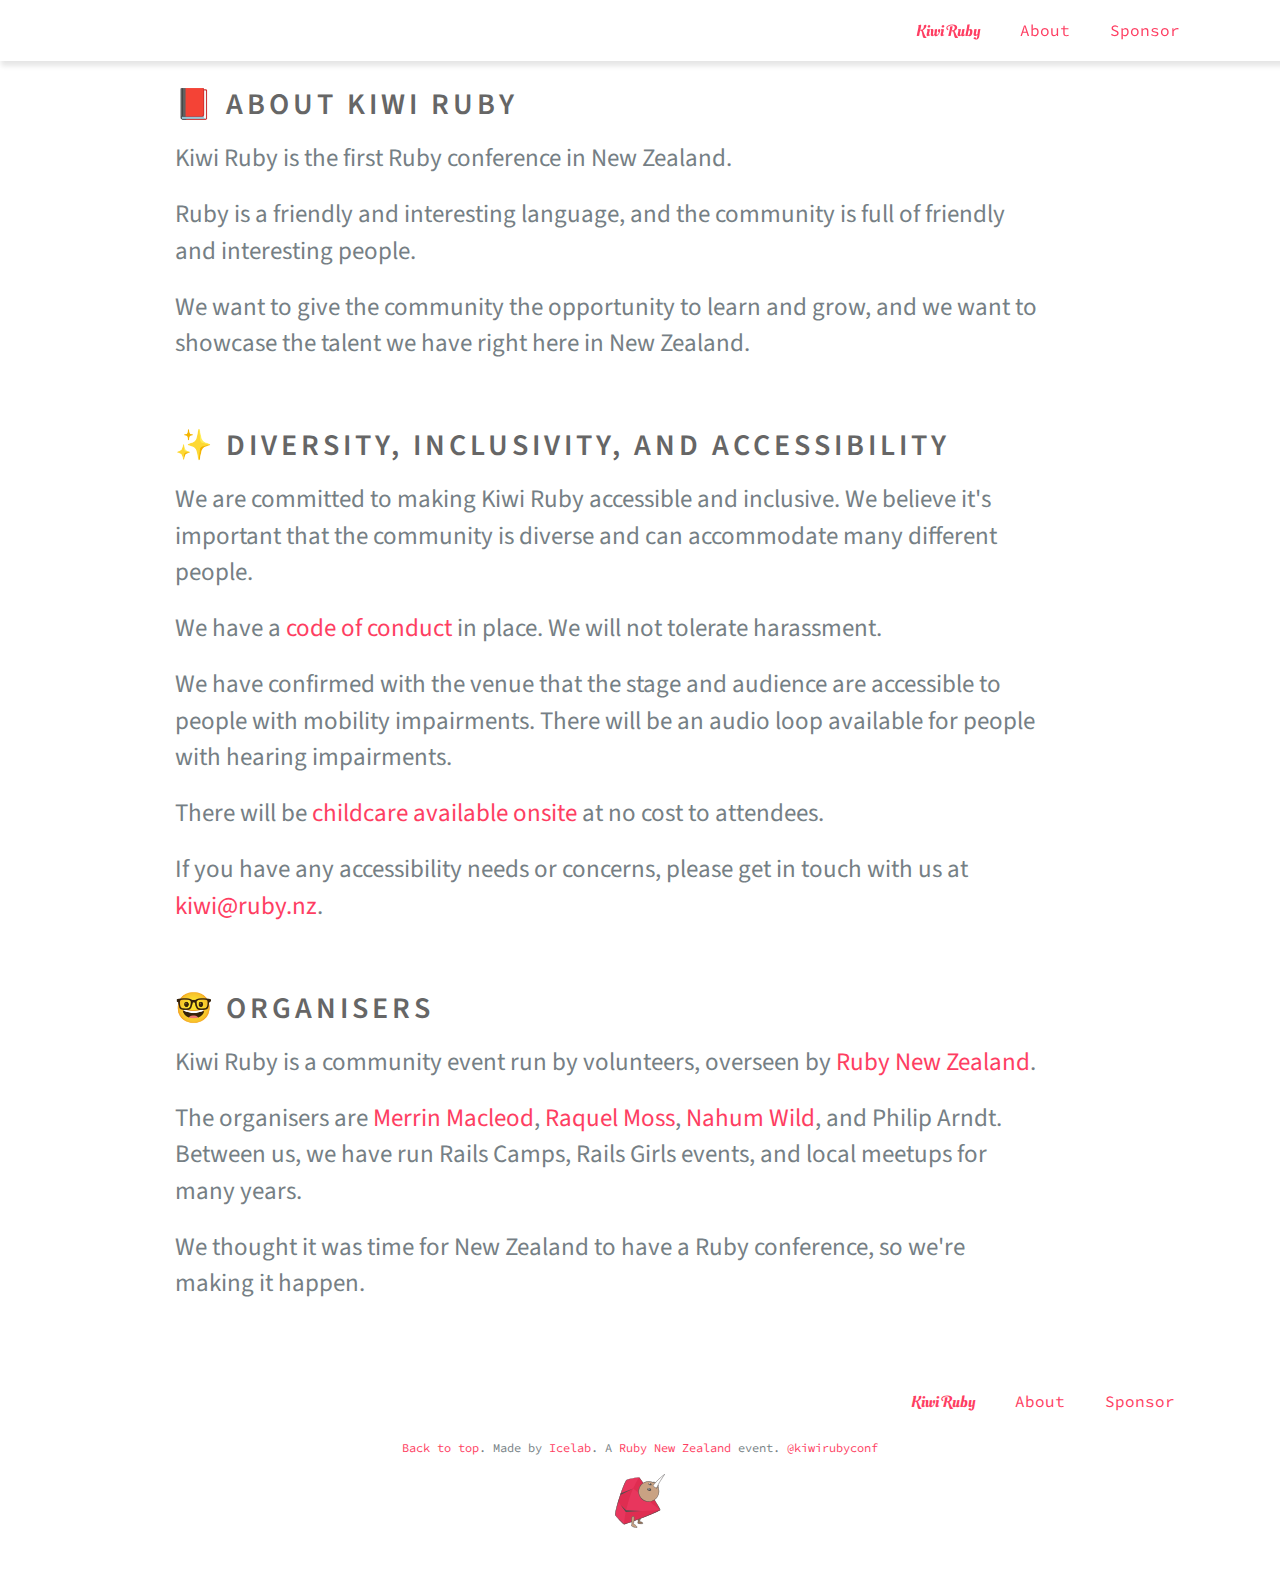
==== about/index.html @ 9479a186 "Automated commit at 2017-07-16 03:13:59 UTC by middleman-deploy 2.0.0-alpha" ====
<!DOCTYPE html><html lang="en-nz"><head><meta charset="utf-8" /><meta content="width=device-width, initial-scale=1.0" name="viewport"><meta content="desktop-up" media="(min-width: 1024px)" name="breakpoint" /><meta content="tablet" media="(min-width: 640px) and (max-width: 1023px)" name="breakpoint" /><meta content="phone" media="(max-width: 639px)" name="breakpoint" /><meta content="retina" media="(-webkit-min-device-pixel-ratio: 2), only screen and (   min--moz-device-pixel-ratio: 2), only screen and (-o-min-device-pixel-ratio: 2/1), only screen and (min-device-pixel-ratio: 2), only screen and (min-resolution: 192dpi), only screen and (min-resolution: 2dppx)" name="breakpoint" /></meta><script>/* metaquery */
!function(a,b){"use strict";var c={breakpoints:{},_isTicking:!1,_debounceLastTime:0,_namedEvents:{},_eventMatchCache:{},_globalEvents:[],onBreakpointChange:function(){var a=Array.prototype.slice.call(arguments),b=a.pop(),d=a.pop();"undefined"==typeof d?c._globalEvents.push(b):(c._namedEvents[d]=[]).push(b),k()}},d=function(c){/in/.test(b.readyState)?a.setTimeout(function(){d(c)},9):c()},e=function(a,b){var c=a.className.split(" "),d=c.indexOf(b);d>-1&&(c.splice(d,1),a.className=c.join(" "))},f=function(a,b){-1===a.className.indexOf(b)&&(a.className=""!==a.className?a.className+" "+b:b)},g=function(a,c){var d="breakpoint-"+c,g=b.documentElement;a?f(g,d):e(g,d)},h=function(a){c._globalEvents.forEach(function(b){"function"==typeof b&&b(a)})},i=function(){c._isTicking||j(k),c._isTicking=!0},j=function(b,d){if(!a.requestAnimationFrame){var e=(new Date).getTime(),f=Math.max(0,16-(e-c._debounceLastTime)),g=a.setTimeout(function(){b(e+f)},f);return c._debounceLastTime=e+f,g}a.requestAnimationFrame(b,d)},k=function(){c._isTicking=!1;var b=[];for(var d in c.breakpoints){var e=c.breakpoints[d],f=a.matchMedia(e).matches;if(c._namedEvents[d]&&c._eventMatchCache[d]!==f){c._eventMatchCache[d]=f;for(var i=0;i<c._namedEvents[d].length;i++){var j=c._namedEvents[d][i];"function"==typeof j&&j(f)}}f&&b.push(d),g(f,d)}0!==b.length&&h(b)},l=function(){for(var a=b.getElementsByTagName("meta"),d=0;d<a.length;d++)if("breakpoint"===a[d].name){var e=a[d].getAttribute("content"),f=a[d].getAttribute("media");c.breakpoints[e]=f}},m=function(){l(),k()},n=function(){l(),k(),a.addEventListener("resize",i)};"undefined"!=typeof module&&module.exports?module.exports=c:a.metaQuery=c,m(),d(n)}(window,document);</script><script>(function(i,s,o,g,r,a,m){i['GoogleAnalyticsObject']=r;i[r]=i[r]||function(){
(i[r].q=i[r].q||[]).push(arguments)},i[r].l=1*new Date();a=s.createElement(o),
m=s.getElementsByTagName(o)[0];a.async=1;a.src=g;m.parentNode.insertBefore(a,m)
})(window,document,'script','https://www.google-analytics.com/analytics.js','ga');

ga('create', 'UA-98197426-1', 'auto');
ga('send', 'pageview');</script><title>About — Kiwi Ruby</title><title>Kiwi Ruby</title><meta content="Kiwi Ruby is a new Ruby conference being held in Wellington, New Zealand in November 2017. It will be very good." name="description" property="og:description" /><meta content="http://kiwi.ruby.nz/images/opengraph-image.png" property="og:image" /><meta content="500" property="og:image:height" /><meta content="955" property="og:image:width" /><link href="/assets/public.css" rel="stylesheet" type="text/css" /><link href="./images/favicon.png" rel="icon" sizes="32x32" type="image/png" /><script async="" src="/assets/public.js"></script></head><body class="nav__room"><div class="nav nav--header"><ul class="nav__content"><li class="nav__item"><a class="swash" href="/">Kiwi&nbsp;Ruby</a></li><li class="nav__item"><a href="/about">About</a></li><li class="nav__item"><a href="/#sponsors">Sponsor</a></li></ul></div><div class="container"><div class="container__inner"><section class="h-lots-of-padding-top"><div class="body-inner-wrapper"><div class="body-inner-wrapper__section" id="about"><h2>📕 About Kiwi Ruby</h2><p>Kiwi Ruby is the first Ruby conference in New Zealand.</p><p>Ruby is a friendly and interesting language, and the community is full of friendly and interesting people.</p><p>We want to give the community the opportunity to learn and grow, and we want to showcase the talent we have right here in New Zealand.</p></div><div class="body-inner-wrapper__section" id="signup"><h2>✨ Diversity, inclusivity, and accessibility</h2><p>We are committed to making Kiwi Ruby accessible and inclusive. We believe it's important that the community is diverse and can accommodate many different people. </p><p>We have a <a href="http://ruby.nz/code-of-conduct">code of conduct</a> in place. We will not tolerate harassment.</p><p>We have confirmed with the venue that the stage and audience are accessible to people with mobility impairments. There will be an audio loop available for people with hearing impairments.</p><p>There will be <a href="/childcare">childcare available onsite</a> at no cost to attendees.</p><p>If you have any accessibility needs or concerns, please get in touch with us at <a href="mailto:kiwi@ruby.nz">kiwi@ruby.nz</a>.</p></div><div class="body-inner-wrapper__section" id="volunteer"><h2>🤓 Organisers</h2><p>Kiwi Ruby is a community event run by volunteers, overseen by <a href="https://www.ruby.nz">Ruby New Zealand</a>.</p><p>The organisers are <a href="https://www.twitter.com/merxplat">Merrin Macleod</a>, <a href="https://www.twitter.com/raquelxmoss">Raquel Moss</a>, <a href="https://www.twitter.com/terrcin">Nahum Wild</a>, and Philip Arndt. Between us, we have run Rails Camps, Rails Girls events, and local meetups for many years.</p><p>We thought it was time for New Zealand to have a Ruby conference, so we're making it happen.</p></div></div></section></div></div><section><div class="footer"><div class="nav nav--footer"><ul class="nav__content"><li class="nav__item"><a class="swash" href="/">Kiwi&nbsp;Ruby</a></li><li class="nav__item"><a href="/about">About</a></li><li class="nav__item"><a href="/#sponsors">Sponsor</a></li></ul></div><div class="footer__credit"><a href="#">Back to top</a>. Made by <a href="http://icelab.com.au">Icelab</a>. A <a href="http://www.ruby.nz">Ruby New Zealand</a>&nbsp;event. <a href="https://twitter.com/KiwiRubyConf">@kiwirubyconf</a></div><div class="footer__birb"><img alt="NZ Rubyconf 2017 mascot" src="/images/gembirb-up.svg" width="50" /></div></div></section></body></html>
---- assets/public.css ----
@import url(https://fonts.googleapis.com/css?family=Source+Code+Pro|Source+Sans+Pro:400,600&subset=latin-ext);@import url(https://fonts.googleapis.com/css?family=Oleo+Script+Swash+Caps&subset=latin-ext);a,abbr,acronym,address,applet,article,aside,audio,b,big,blockquote,body,canvas,caption,center,cite,code,dd,del,details,dfn,div,dl,dt,em,embed,fieldset,figcaption,figure,footer,form,h1,h2,h3,h4,h5,h6,header,hgroup,html,i,iframe,img,ins,kbd,label,legend,li,mark,menu,nav,object,ol,output,p,pre,q,ruby,s,samp,section,small,span,strike,strong,sub,summary,sup,table,tbody,td,tfoot,th,thead,time,tr,tt,u,ul,var,video{margin:0;padding:0;border:0;font-size:100%;font:inherit;vertical-align:baseline}article,aside,details,figcaption,figure,footer,header,hgroup,menu,nav,section{display:block}ol,ul{list-style:none}blockquote,q{quotes:none}blockquote:after,blockquote:before,q:after,q:before{content:"";content:none}table{border-collapse:collapse;border-spacing:0}@font-face{font-family:YoungSerif;src:url(public/fonts/YoungSerif-Regular.woff2)}@font-face{font-family:OleoSwash;src:url(public/fonts/OleoScriptSwashCaps-Regular.woff2)}
/*!
 *  Font Awesome 4.7.0 by @davegandy - http://fontawesome.io - @fontawesome
 *  License - http://fontawesome.io/license (Font: SIL OFL 1.1, CSS: MIT License)
 */@font-face{font-family:FontAwesome;src:url(public/fonts/fontawesome-webfont.eot);src:url(public/fonts/fontawesome-webfont.eot?#iefix&v=4.7.0) format("embedded-opentype"),url(public/fonts/fontawesome-webfont.woff2) format("woff2"),url(public/fonts/fontawesome-webfont.woff) format("woff"),url(public/fonts/fontawesome-webfont.ttf) format("truetype"),url(public/fonts/fontawesome-webfont.svg#fontawesomeregular) format("svg");font-weight:400;font-style:normal}.fa{display:inline-block;font:normal normal normal 14px/1 FontAwesome;font-size:inherit;text-rendering:auto;-webkit-font-smoothing:antialiased;-moz-osx-font-smoothing:grayscale}.fa-lg{font-size:1.33333333em;line-height:.75em;vertical-align:-15%}.fa-2x{font-size:2em}.fa-3x{font-size:3em}.fa-4x{font-size:4em}.fa-5x{font-size:5em}.fa-fw{width:1.28571429em;text-align:center}.fa-ul{padding-left:0;margin-left:2.14285714em;list-style-type:none}.fa-ul>li{position:relative}.fa-li{position:absolute;left:-2.14285714em;width:2.14285714em;top:.14285714em;text-align:center}.fa-li.fa-lg{left:-1.85714286em}.fa-border{padding:.2em .25em .15em;border:.08em solid #eee;border-radius:.1em}.fa-pull-left{float:left}.fa-pull-right{float:right}.fa.fa-pull-left{margin-right:.3em}.fa.fa-pull-right{margin-left:.3em}.pull-right{float:right}.pull-left{float:left}.fa.pull-left{margin-right:.3em}.fa.pull-right{margin-left:.3em}.fa-spin{-webkit-animation:fa-spin 2s infinite linear;animation:fa-spin 2s infinite linear}.fa-pulse{-webkit-animation:fa-spin 1s infinite steps(8);animation:fa-spin 1s infinite steps(8)}@-webkit-keyframes fa-spin{0%{-webkit-transform:rotate(0deg);transform:rotate(0deg)}to{-webkit-transform:rotate(359deg);transform:rotate(359deg)}}@keyframes fa-spin{0%{-webkit-transform:rotate(0deg);transform:rotate(0deg)}to{-webkit-transform:rotate(359deg);transform:rotate(359deg)}}.fa-rotate-90{-ms-filter:"progid:DXImageTransform.Microsoft.BasicImage(rotation=1)";-webkit-transform:rotate(90deg);transform:rotate(90deg)}.fa-rotate-180{-ms-filter:"progid:DXImageTransform.Microsoft.BasicImage(rotation=2)";-webkit-transform:rotate(180deg);transform:rotate(180deg)}.fa-rotate-270{-ms-filter:"progid:DXImageTransform.Microsoft.BasicImage(rotation=3)";-webkit-transform:rotate(270deg);transform:rotate(270deg)}.fa-flip-horizontal{-ms-filter:"progid:DXImageTransform.Microsoft.BasicImage(rotation=0, mirror=1)";-webkit-transform:scaleX(-1);transform:scaleX(-1)}.fa-flip-vertical{-ms-filter:"progid:DXImageTransform.Microsoft.BasicImage(rotation=2, mirror=1)";-webkit-transform:scaleY(-1);transform:scaleY(-1)}:root .fa-flip-horizontal,:root .fa-flip-vertical,:root .fa-rotate-90,:root .fa-rotate-180,:root .fa-rotate-270{-webkit-filter:none;filter:none}.fa-stack{position:relative;display:inline-block;width:2em;height:2em;line-height:2em;vertical-align:middle}.fa-stack-1x,.fa-stack-2x{position:absolute;left:0;width:100%;text-align:center}.fa-stack-1x{line-height:inherit}.fa-stack-2x{font-size:2em}.fa-inverse{color:#fff}.fa-glass:before{content:"\F000"}.fa-music:before{content:"\F001"}.fa-search:before{content:"\F002"}.fa-envelope-o:before{content:"\F003"}.fa-heart:before{content:"\F004"}.fa-star:before{content:"\F005"}.fa-star-o:before{content:"\F006"}.fa-user:before{content:"\F007"}.fa-film:before{content:"\F008"}.fa-th-large:before{content:"\F009"}.fa-th:before{content:"\F00A"}.fa-th-list:before{content:"\F00B"}.fa-check:before{content:"\F00C"}.fa-close:before,.fa-remove:before,.fa-times:before{content:"\F00D"}.fa-search-plus:before{content:"\F00E"}.fa-search-minus:before{content:"\F010"}.fa-power-off:before{content:"\F011"}.fa-signal:before{content:"\F012"}.fa-cog:before,.fa-gear:before{content:"\F013"}.fa-trash-o:before{content:"\F014"}.fa-home:before{content:"\F015"}.fa-file-o:before{content:"\F016"}.fa-clock-o:before{content:"\F017"}.fa-road:before{content:"\F018"}.fa-download:before{content:"\F019"}.fa-arrow-circle-o-down:before{content:"\F01A"}.fa-arrow-circle-o-up:before{content:"\F01B"}.fa-inbox:before{content:"\F01C"}.fa-play-circle-o:before{content:"\F01D"}.fa-repeat:before,.fa-rotate-right:before{content:"\F01E"}.fa-refresh:before{content:"\F021"}.fa-list-alt:before{content:"\F022"}.fa-lock:before{content:"\F023"}.fa-flag:before{content:"\F024"}.fa-headphones:before{content:"\F025"}.fa-volume-off:before{content:"\F026"}.fa-volume-down:before{content:"\F027"}.fa-volume-up:before{content:"\F028"}.fa-qrcode:before{content:"\F029"}.fa-barcode:before{content:"\F02A"}.fa-tag:before{content:"\F02B"}.fa-tags:before{content:"\F02C"}.fa-book:before{content:"\F02D"}.fa-bookmark:before{content:"\F02E"}.fa-print:before{content:"\F02F"}.fa-camera:before{content:"\F030"}.fa-font:before{content:"\F031"}.fa-bold:before{content:"\F032"}.fa-italic:before{content:"\F033"}.fa-text-height:before{content:"\F034"}.fa-text-width:before{content:"\F035"}.fa-align-left:before{content:"\F036"}.fa-align-center:before{content:"\F037"}.fa-align-right:before{content:"\F038"}.fa-align-justify:before{content:"\F039"}.fa-list:before{content:"\F03A"}.fa-dedent:before,.fa-outdent:before{content:"\F03B"}.fa-indent:before{content:"\F03C"}.fa-video-camera:before{content:"\F03D"}.fa-image:before,.fa-photo:before,.fa-picture-o:before{content:"\F03E"}.fa-pencil:before{content:"\F040"}.fa-map-marker:before{content:"\F041"}.fa-adjust:before{content:"\F042"}.fa-tint:before{content:"\F043"}.fa-edit:before,.fa-pencil-square-o:before{content:"\F044"}.fa-share-square-o:before{content:"\F045"}.fa-check-square-o:before{content:"\F046"}.fa-arrows:before{content:"\F047"}.fa-step-backward:before{content:"\F048"}.fa-fast-backward:before{content:"\F049"}.fa-backward:before{content:"\F04A"}.fa-play:before{content:"\F04B"}.fa-pause:before{content:"\F04C"}.fa-stop:before{content:"\F04D"}.fa-forward:before{content:"\F04E"}.fa-fast-forward:before{content:"\F050"}.fa-step-forward:before{content:"\F051"}.fa-eject:before{content:"\F052"}.fa-chevron-left:before{content:"\F053"}.fa-chevron-right:before{content:"\F054"}.fa-plus-circle:before{content:"\F055"}.fa-minus-circle:before{content:"\F056"}.fa-times-circle:before{content:"\F057"}.fa-check-circle:before{content:"\F058"}.fa-question-circle:before{content:"\F059"}.fa-info-circle:before{content:"\F05A"}.fa-crosshairs:before{content:"\F05B"}.fa-times-circle-o:before{content:"\F05C"}.fa-check-circle-o:before{content:"\F05D"}.fa-ban:before{content:"\F05E"}.fa-arrow-left:before{content:"\F060"}.fa-arrow-right:before{content:"\F061"}.fa-arrow-up:before{content:"\F062"}.fa-arrow-down:before{content:"\F063"}.fa-mail-forward:before,.fa-share:before{content:"\F064"}.fa-expand:before{content:"\F065"}.fa-compress:before{content:"\F066"}.fa-plus:before{content:"\F067"}.fa-minus:before{content:"\F068"}.fa-asterisk:before{content:"\F069"}.fa-exclamation-circle:before{content:"\F06A"}.fa-gift:before{content:"\F06B"}.fa-leaf:before{content:"\F06C"}.fa-fire:before{content:"\F06D"}.fa-eye:before{content:"\F06E"}.fa-eye-slash:before{content:"\F070"}.fa-exclamation-triangle:before,.fa-warning:before{content:"\F071"}.fa-plane:before{content:"\F072"}.fa-calendar:before{content:"\F073"}.fa-random:before{content:"\F074"}.fa-comment:before{content:"\F075"}.fa-magnet:before{content:"\F076"}.fa-chevron-up:before{content:"\F077"}.fa-chevron-down:before{content:"\F078"}.fa-retweet:before{content:"\F079"}.fa-shopping-cart:before{content:"\F07A"}.fa-folder:before{content:"\F07B"}.fa-folder-open:before{content:"\F07C"}.fa-arrows-v:before{content:"\F07D"}.fa-arrows-h:before{content:"\F07E"}.fa-bar-chart-o:before,.fa-bar-chart:before{content:"\F080"}.fa-twitter-square:before{content:"\F081"}.fa-facebook-square:before{content:"\F082"}.fa-camera-retro:before{content:"\F083"}.fa-key:before{content:"\F084"}.fa-cogs:before,.fa-gears:before{content:"\F085"}.fa-comments:before{content:"\F086"}.fa-thumbs-o-up:before{content:"\F087"}.fa-thumbs-o-down:before{content:"\F088"}.fa-star-half:before{content:"\F089"}.fa-heart-o:before{content:"\F08A"}.fa-sign-out:before{content:"\F08B"}.fa-linkedin-square:before{content:"\F08C"}.fa-thumb-tack:before{content:"\F08D"}.fa-external-link:before{content:"\F08E"}.fa-sign-in:before{content:"\F090"}.fa-trophy:before{content:"\F091"}.fa-github-square:before{content:"\F092"}.fa-upload:before{content:"\F093"}.fa-lemon-o:before{content:"\F094"}.fa-phone:before{content:"\F095"}.fa-square-o:before{content:"\F096"}.fa-bookmark-o:before{content:"\F097"}.fa-phone-square:before{content:"\F098"}.fa-twitter:before{content:"\F099"}.fa-facebook-f:before,.fa-facebook:before{content:"\F09A"}.fa-github:before{content:"\F09B"}.fa-unlock:before{content:"\F09C"}.fa-credit-card:before{content:"\F09D"}.fa-feed:before,.fa-rss:before{content:"\F09E"}.fa-hdd-o:before{content:"\F0A0"}.fa-bullhorn:before{content:"\F0A1"}.fa-bell:before{content:"\F0F3"}.fa-certificate:before{content:"\F0A3"}.fa-hand-o-right:before{content:"\F0A4"}.fa-hand-o-left:before{content:"\F0A5"}.fa-hand-o-up:before{content:"\F0A6"}.fa-hand-o-down:before{content:"\F0A7"}.fa-arrow-circle-left:before{content:"\F0A8"}.fa-arrow-circle-right:before{content:"\F0A9"}.fa-arrow-circle-up:before{content:"\F0AA"}.fa-arrow-circle-down:before{content:"\F0AB"}.fa-globe:before{content:"\F0AC"}.fa-wrench:before{content:"\F0AD"}.fa-tasks:before{content:"\F0AE"}.fa-filter:before{content:"\F0B0"}.fa-briefcase:before{content:"\F0B1"}.fa-arrows-alt:before{content:"\F0B2"}.fa-group:before,.fa-users:before{content:"\F0C0"}.fa-chain:before,.fa-link:before{content:"\F0C1"}.fa-cloud:before{content:"\F0C2"}.fa-flask:before{content:"\F0C3"}.fa-cut:before,.fa-scissors:before{content:"\F0C4"}.fa-copy:before,.fa-files-o:before{content:"\F0C5"}.fa-paperclip:before{content:"\F0C6"}.fa-floppy-o:before,.fa-save:before{content:"\F0C7"}.fa-square:before{content:"\F0C8"}.fa-bars:before,.fa-navicon:before,.fa-reorder:before{content:"\F0C9"}.fa-list-ul:before{content:"\F0CA"}.fa-list-ol:before{content:"\F0CB"}.fa-strikethrough:before{content:"\F0CC"}.fa-underline:before{content:"\F0CD"}.fa-table:before{content:"\F0CE"}.fa-magic:before{content:"\F0D0"}.fa-truck:before{content:"\F0D1"}.fa-pinterest:before{content:"\F0D2"}.fa-pinterest-square:before{content:"\F0D3"}.fa-google-plus-square:before{content:"\F0D4"}.fa-google-plus:before{content:"\F0D5"}.fa-money:before{content:"\F0D6"}.fa-caret-down:before{content:"\F0D7"}.fa-caret-up:before{content:"\F0D8"}.fa-caret-left:before{content:"\F0D9"}.fa-caret-right:before{content:"\F0DA"}.fa-columns:before{content:"\F0DB"}.fa-sort:before,.fa-unsorted:before{content:"\F0DC"}.fa-sort-desc:before,.fa-sort-down:before{content:"\F0DD"}.fa-sort-asc:before,.fa-sort-up:before{content:"\F0DE"}.fa-envelope:before{content:"\F0E0"}.fa-linkedin:before{content:"\F0E1"}.fa-rotate-left:before,.fa-undo:before{content:"\F0E2"}.fa-gavel:before,.fa-legal:before{content:"\F0E3"}.fa-dashboard:before,.fa-tachometer:before{content:"\F0E4"}.fa-comment-o:before{content:"\F0E5"}.fa-comments-o:before{content:"\F0E6"}.fa-bolt:before,.fa-flash:before{content:"\F0E7"}.fa-sitemap:before{content:"\F0E8"}.fa-umbrella:before{content:"\F0E9"}.fa-clipboard:before,.fa-paste:before{content:"\F0EA"}.fa-lightbulb-o:before{content:"\F0EB"}.fa-exchange:before{content:"\F0EC"}.fa-cloud-download:before{content:"\F0ED"}.fa-cloud-upload:before{content:"\F0EE"}.fa-user-md:before{content:"\F0F0"}.fa-stethoscope:before{content:"\F0F1"}.fa-suitcase:before{content:"\F0F2"}.fa-bell-o:before{content:"\F0A2"}.fa-coffee:before{content:"\F0F4"}.fa-cutlery:before{content:"\F0F5"}.fa-file-text-o:before{content:"\F0F6"}.fa-building-o:before{content:"\F0F7"}.fa-hospital-o:before{content:"\F0F8"}.fa-ambulance:before{content:"\F0F9"}.fa-medkit:before{content:"\F0FA"}.fa-fighter-jet:before{content:"\F0FB"}.fa-beer:before{content:"\F0FC"}.fa-h-square:before{content:"\F0FD"}.fa-plus-square:before{content:"\F0FE"}.fa-angle-double-left:before{content:"\F100"}.fa-angle-double-right:before{content:"\F101"}.fa-angle-double-up:before{content:"\F102"}.fa-angle-double-down:before{content:"\F103"}.fa-angle-left:before{content:"\F104"}.fa-angle-right:before{content:"\F105"}.fa-angle-up:before{content:"\F106"}.fa-angle-down:before{content:"\F107"}.fa-desktop:before{content:"\F108"}.fa-laptop:before{content:"\F109"}.fa-tablet:before{content:"\F10A"}.fa-mobile-phone:before,.fa-mobile:before{content:"\F10B"}.fa-circle-o:before{content:"\F10C"}.fa-quote-left:before{content:"\F10D"}.fa-quote-right:before{content:"\F10E"}.fa-spinner:before{content:"\F110"}.fa-circle:before{content:"\F111"}.fa-mail-reply:before,.fa-reply:before{content:"\F112"}.fa-github-alt:before{content:"\F113"}.fa-folder-o:before{content:"\F114"}.fa-folder-open-o:before{content:"\F115"}.fa-smile-o:before{content:"\F118"}.fa-frown-o:before{content:"\F119"}.fa-meh-o:before{content:"\F11A"}.fa-gamepad:before{content:"\F11B"}.fa-keyboard-o:before{content:"\F11C"}.fa-flag-o:before{content:"\F11D"}.fa-flag-checkered:before{content:"\F11E"}.fa-terminal:before{content:"\F120"}.fa-code:before{content:"\F121"}.fa-mail-reply-all:before,.fa-reply-all:before{content:"\F122"}.fa-star-half-empty:before,.fa-star-half-full:before,.fa-star-half-o:before{content:"\F123"}.fa-location-arrow:before{content:"\F124"}.fa-crop:before{content:"\F125"}.fa-code-fork:before{content:"\F126"}.fa-chain-broken:before,.fa-unlink:before{content:"\F127"}.fa-question:before{content:"\F128"}.fa-info:before{content:"\F129"}.fa-exclamation:before{content:"\F12A"}.fa-superscript:before{content:"\F12B"}.fa-subscript:before{content:"\F12C"}.fa-eraser:before{content:"\F12D"}.fa-puzzle-piece:before{content:"\F12E"}.fa-microphone:before{content:"\F130"}.fa-microphone-slash:before{content:"\F131"}.fa-shield:before{content:"\F132"}.fa-calendar-o:before{content:"\F133"}.fa-fire-extinguisher:before{content:"\F134"}.fa-rocket:before{content:"\F135"}.fa-maxcdn:before{content:"\F136"}.fa-chevron-circle-left:before{content:"\F137"}.fa-chevron-circle-right:before{content:"\F138"}.fa-chevron-circle-up:before{content:"\F139"}.fa-chevron-circle-down:before{content:"\F13A"}.fa-html5:before{content:"\F13B"}.fa-css3:before{content:"\F13C"}.fa-anchor:before{content:"\F13D"}.fa-unlock-alt:before{content:"\F13E"}.fa-bullseye:before{content:"\F140"}.fa-ellipsis-h:before{content:"\F141"}.fa-ellipsis-v:before{content:"\F142"}.fa-rss-square:before{content:"\F143"}.fa-play-circle:before{content:"\F144"}.fa-ticket:before{content:"\F145"}.fa-minus-square:before{content:"\F146"}.fa-minus-square-o:before{content:"\F147"}.fa-level-up:before{content:"\F148"}.fa-level-down:before{content:"\F149"}.fa-check-square:before{content:"\F14A"}.fa-pencil-square:before{content:"\F14B"}.fa-external-link-square:before{content:"\F14C"}.fa-share-square:before{content:"\F14D"}.fa-compass:before{content:"\F14E"}.fa-caret-square-o-down:before,.fa-toggle-down:before{content:"\F150"}.fa-caret-square-o-up:before,.fa-toggle-up:before{content:"\F151"}.fa-caret-square-o-right:before,.fa-toggle-right:before{content:"\F152"}.fa-eur:before,.fa-euro:before{content:"\F153"}.fa-gbp:before{content:"\F154"}.fa-dollar:before,.fa-usd:before{content:"\F155"}.fa-inr:before,.fa-rupee:before{content:"\F156"}.fa-cny:before,.fa-jpy:before,.fa-rmb:before,.fa-yen:before{content:"\F157"}.fa-rouble:before,.fa-rub:before,.fa-ruble:before{content:"\F158"}.fa-krw:before,.fa-won:before{content:"\F159"}.fa-bitcoin:before,.fa-btc:before{content:"\F15A"}.fa-file:before{content:"\F15B"}.fa-file-text:before{content:"\F15C"}.fa-sort-alpha-asc:before{content:"\F15D"}.fa-sort-alpha-desc:before{content:"\F15E"}.fa-sort-amount-asc:before{content:"\F160"}.fa-sort-amount-desc:before{content:"\F161"}.fa-sort-numeric-asc:before{content:"\F162"}.fa-sort-numeric-desc:before{content:"\F163"}.fa-thumbs-up:before{content:"\F164"}.fa-thumbs-down:before{content:"\F165"}.fa-youtube-square:before{content:"\F166"}.fa-youtube:before{content:"\F167"}.fa-xing:before{content:"\F168"}.fa-xing-square:before{content:"\F169"}.fa-youtube-play:before{content:"\F16A"}.fa-dropbox:before{content:"\F16B"}.fa-stack-overflow:before{content:"\F16C"}.fa-instagram:before{content:"\F16D"}.fa-flickr:before{content:"\F16E"}.fa-adn:before{content:"\F170"}.fa-bitbucket:before{content:"\F171"}.fa-bitbucket-square:before{content:"\F172"}.fa-tumblr:before{content:"\F173"}.fa-tumblr-square:before{content:"\F174"}.fa-long-arrow-down:before{content:"\F175"}.fa-long-arrow-up:before{content:"\F176"}.fa-long-arrow-left:before{content:"\F177"}.fa-long-arrow-right:before{content:"\F178"}.fa-apple:before{content:"\F179"}.fa-windows:before{content:"\F17A"}.fa-android:before{content:"\F17B"}.fa-linux:before{content:"\F17C"}.fa-dribbble:before{content:"\F17D"}.fa-skype:before{content:"\F17E"}.fa-foursquare:before{content:"\F180"}.fa-trello:before{content:"\F181"}.fa-female:before{content:"\F182"}.fa-male:before{content:"\F183"}.fa-gittip:before,.fa-gratipay:before{content:"\F184"}.fa-sun-o:before{content:"\F185"}.fa-moon-o:before{content:"\F186"}.fa-archive:before{content:"\F187"}.fa-bug:before{content:"\F188"}.fa-vk:before{content:"\F189"}.fa-weibo:before{content:"\F18A"}.fa-renren:before{content:"\F18B"}.fa-pagelines:before{content:"\F18C"}.fa-stack-exchange:before{content:"\F18D"}.fa-arrow-circle-o-right:before{content:"\F18E"}.fa-arrow-circle-o-left:before{content:"\F190"}.fa-caret-square-o-left:before,.fa-toggle-left:before{content:"\F191"}.fa-dot-circle-o:before{content:"\F192"}.fa-wheelchair:before{content:"\F193"}.fa-vimeo-square:before{content:"\F194"}.fa-try:before,.fa-turkish-lira:before{content:"\F195"}.fa-plus-square-o:before{content:"\F196"}.fa-space-shuttle:before{content:"\F197"}.fa-slack:before{content:"\F198"}.fa-envelope-square:before{content:"\F199"}.fa-wordpress:before{content:"\F19A"}.fa-openid:before{content:"\F19B"}.fa-bank:before,.fa-institution:before,.fa-university:before{content:"\F19C"}.fa-graduation-cap:before,.fa-mortar-board:before{content:"\F19D"}.fa-yahoo:before{content:"\F19E"}.fa-google:before{content:"\F1A0"}.fa-reddit:before{content:"\F1A1"}.fa-reddit-square:before{content:"\F1A2"}.fa-stumbleupon-circle:before{content:"\F1A3"}.fa-stumbleupon:before{content:"\F1A4"}.fa-delicious:before{content:"\F1A5"}.fa-digg:before{content:"\F1A6"}.fa-pied-piper-pp:before{content:"\F1A7"}.fa-pied-piper-alt:before{content:"\F1A8"}.fa-drupal:before{content:"\F1A9"}.fa-joomla:before{content:"\F1AA"}.fa-language:before{content:"\F1AB"}.fa-fax:before{content:"\F1AC"}.fa-building:before{content:"\F1AD"}.fa-child:before{content:"\F1AE"}.fa-paw:before{content:"\F1B0"}.fa-spoon:before{content:"\F1B1"}.fa-cube:before{content:"\F1B2"}.fa-cubes:before{content:"\F1B3"}.fa-behance:before{content:"\F1B4"}.fa-behance-square:before{content:"\F1B5"}.fa-steam:before{content:"\F1B6"}.fa-steam-square:before{content:"\F1B7"}.fa-recycle:before{content:"\F1B8"}.fa-automobile:before,.fa-car:before{content:"\F1B9"}.fa-cab:before,.fa-taxi:before{content:"\F1BA"}.fa-tree:before{content:"\F1BB"}.fa-spotify:before{content:"\F1BC"}.fa-deviantart:before{content:"\F1BD"}.fa-soundcloud:before{content:"\F1BE"}.fa-database:before{content:"\F1C0"}.fa-file-pdf-o:before{content:"\F1C1"}.fa-file-word-o:before{content:"\F1C2"}.fa-file-excel-o:before{content:"\F1C3"}.fa-file-powerpoint-o:before{content:"\F1C4"}.fa-file-image-o:before,.fa-file-photo-o:before,.fa-file-picture-o:before{content:"\F1C5"}.fa-file-archive-o:before,.fa-file-zip-o:before{content:"\F1C6"}.fa-file-audio-o:before,.fa-file-sound-o:before{content:"\F1C7"}.fa-file-movie-o:before,.fa-file-video-o:before{content:"\F1C8"}.fa-file-code-o:before{content:"\F1C9"}.fa-vine:before{content:"\F1CA"}.fa-codepen:before{content:"\F1CB"}.fa-jsfiddle:before{content:"\F1CC"}.fa-life-bouy:before,.fa-life-buoy:before,.fa-life-ring:before,.fa-life-saver:before,.fa-support:before{content:"\F1CD"}.fa-circle-o-notch:before{content:"\F1CE"}.fa-ra:before,.fa-rebel:before,.fa-resistance:before{content:"\F1D0"}.fa-empire:before,.fa-ge:before{content:"\F1D1"}.fa-git-square:before{content:"\F1D2"}.fa-git:before{content:"\F1D3"}.fa-hacker-news:before,.fa-y-combinator-square:before,.fa-yc-square:before{content:"\F1D4"}.fa-tencent-weibo:before{content:"\F1D5"}.fa-qq:before{content:"\F1D6"}.fa-wechat:before,.fa-weixin:before{content:"\F1D7"}.fa-paper-plane:before,.fa-send:before{content:"\F1D8"}.fa-paper-plane-o:before,.fa-send-o:before{content:"\F1D9"}.fa-history:before{content:"\F1DA"}.fa-circle-thin:before{content:"\F1DB"}.fa-header:before{content:"\F1DC"}.fa-paragraph:before{content:"\F1DD"}.fa-sliders:before{content:"\F1DE"}.fa-share-alt:before{content:"\F1E0"}.fa-share-alt-square:before{content:"\F1E1"}.fa-bomb:before{content:"\F1E2"}.fa-futbol-o:before,.fa-soccer-ball-o:before{content:"\F1E3"}.fa-tty:before{content:"\F1E4"}.fa-binoculars:before{content:"\F1E5"}.fa-plug:before{content:"\F1E6"}.fa-slideshare:before{content:"\F1E7"}.fa-twitch:before{content:"\F1E8"}.fa-yelp:before{content:"\F1E9"}.fa-newspaper-o:before{content:"\F1EA"}.fa-wifi:before{content:"\F1EB"}.fa-calculator:before{content:"\F1EC"}.fa-paypal:before{content:"\F1ED"}.fa-google-wallet:before{content:"\F1EE"}.fa-cc-visa:before{content:"\F1F0"}.fa-cc-mastercard:before{content:"\F1F1"}.fa-cc-discover:before{content:"\F1F2"}.fa-cc-amex:before{content:"\F1F3"}.fa-cc-paypal:before{content:"\F1F4"}.fa-cc-stripe:before{content:"\F1F5"}.fa-bell-slash:before{content:"\F1F6"}.fa-bell-slash-o:before{content:"\F1F7"}.fa-trash:before{content:"\F1F8"}.fa-copyright:before{content:"\F1F9"}.fa-at:before{content:"\F1FA"}.fa-eyedropper:before{content:"\F1FB"}.fa-paint-brush:before{content:"\F1FC"}.fa-birthday-cake:before{content:"\F1FD"}.fa-area-chart:before{content:"\F1FE"}.fa-pie-chart:before{content:"\F200"}.fa-line-chart:before{content:"\F201"}.fa-lastfm:before{content:"\F202"}.fa-lastfm-square:before{content:"\F203"}.fa-toggle-off:before{content:"\F204"}.fa-toggle-on:before{content:"\F205"}.fa-bicycle:before{content:"\F206"}.fa-bus:before{content:"\F207"}.fa-ioxhost:before{content:"\F208"}.fa-angellist:before{content:"\F209"}.fa-cc:before{content:"\F20A"}.fa-ils:before,.fa-shekel:before,.fa-sheqel:before{content:"\F20B"}.fa-meanpath:before{content:"\F20C"}.fa-buysellads:before{content:"\F20D"}.fa-connectdevelop:before{content:"\F20E"}.fa-dashcube:before{content:"\F210"}.fa-forumbee:before{content:"\F211"}.fa-leanpub:before{content:"\F212"}.fa-sellsy:before{content:"\F213"}.fa-shirtsinbulk:before{content:"\F214"}.fa-simplybuilt:before{content:"\F215"}.fa-skyatlas:before{content:"\F216"}.fa-cart-plus:before{content:"\F217"}.fa-cart-arrow-down:before{content:"\F218"}.fa-diamond:before{content:"\F219"}.fa-ship:before{content:"\F21A"}.fa-user-secret:before{content:"\F21B"}.fa-motorcycle:before{content:"\F21C"}.fa-street-view:before{content:"\F21D"}.fa-heartbeat:before{content:"\F21E"}.fa-venus:before{content:"\F221"}.fa-mars:before{content:"\F222"}.fa-mercury:before{content:"\F223"}.fa-intersex:before,.fa-transgender:before{content:"\F224"}.fa-transgender-alt:before{content:"\F225"}.fa-venus-double:before{content:"\F226"}.fa-mars-double:before{content:"\F227"}.fa-venus-mars:before{content:"\F228"}.fa-mars-stroke:before{content:"\F229"}.fa-mars-stroke-v:before{content:"\F22A"}.fa-mars-stroke-h:before{content:"\F22B"}.fa-neuter:before{content:"\F22C"}.fa-genderless:before{content:"\F22D"}.fa-facebook-official:before{content:"\F230"}.fa-pinterest-p:before{content:"\F231"}.fa-whatsapp:before{content:"\F232"}.fa-server:before{content:"\F233"}.fa-user-plus:before{content:"\F234"}.fa-user-times:before{content:"\F235"}.fa-bed:before,.fa-hotel:before{content:"\F236"}.fa-viacoin:before{content:"\F237"}.fa-train:before{content:"\F238"}.fa-subway:before{content:"\F239"}.fa-medium:before{content:"\F23A"}.fa-y-combinator:before,.fa-yc:before{content:"\F23B"}.fa-optin-monster:before{content:"\F23C"}.fa-opencart:before{content:"\F23D"}.fa-expeditedssl:before{content:"\F23E"}.fa-battery-4:before,.fa-battery-full:before,.fa-battery:before{content:"\F240"}.fa-battery-3:before,.fa-battery-three-quarters:before{content:"\F241"}.fa-battery-2:before,.fa-battery-half:before{content:"\F242"}.fa-battery-1:before,.fa-battery-quarter:before{content:"\F243"}.fa-battery-0:before,.fa-battery-empty:before{content:"\F244"}.fa-mouse-pointer:before{content:"\F245"}.fa-i-cursor:before{content:"\F246"}.fa-object-group:before{content:"\F247"}.fa-object-ungroup:before{content:"\F248"}.fa-sticky-note:before{content:"\F249"}.fa-sticky-note-o:before{content:"\F24A"}.fa-cc-jcb:before{content:"\F24B"}.fa-cc-diners-club:before{content:"\F24C"}.fa-clone:before{content:"\F24D"}.fa-balance-scale:before{content:"\F24E"}.fa-hourglass-o:before{content:"\F250"}.fa-hourglass-1:before,.fa-hourglass-start:before{content:"\F251"}.fa-hourglass-2:before,.fa-hourglass-half:before{content:"\F252"}.fa-hourglass-3:before,.fa-hourglass-end:before{content:"\F253"}.fa-hourglass:before{content:"\F254"}.fa-hand-grab-o:before,.fa-hand-rock-o:before{content:"\F255"}.fa-hand-paper-o:before,.fa-hand-stop-o:before{content:"\F256"}.fa-hand-scissors-o:before{content:"\F257"}.fa-hand-lizard-o:before{content:"\F258"}.fa-hand-spock-o:before{content:"\F259"}.fa-hand-pointer-o:before{content:"\F25A"}.fa-hand-peace-o:before{content:"\F25B"}.fa-trademark:before{content:"\F25C"}.fa-registered:before{content:"\F25D"}.fa-creative-commons:before{content:"\F25E"}.fa-gg:before{content:"\F260"}.fa-gg-circle:before{content:"\F261"}.fa-tripadvisor:before{content:"\F262"}.fa-odnoklassniki:before{content:"\F263"}.fa-odnoklassniki-square:before{content:"\F264"}.fa-get-pocket:before{content:"\F265"}.fa-wikipedia-w:before{content:"\F266"}.fa-safari:before{content:"\F267"}.fa-chrome:before{content:"\F268"}.fa-firefox:before{content:"\F269"}.fa-opera:before{content:"\F26A"}.fa-internet-explorer:before{content:"\F26B"}.fa-television:before,.fa-tv:before{content:"\F26C"}.fa-contao:before{content:"\F26D"}.fa-500px:before{content:"\F26E"}.fa-amazon:before{content:"\F270"}.fa-calendar-plus-o:before{content:"\F271"}.fa-calendar-minus-o:before{content:"\F272"}.fa-calendar-times-o:before{content:"\F273"}.fa-calendar-check-o:before{content:"\F274"}.fa-industry:before{content:"\F275"}.fa-map-pin:before{content:"\F276"}.fa-map-signs:before{content:"\F277"}.fa-map-o:before{content:"\F278"}.fa-map:before{content:"\F279"}.fa-commenting:before{content:"\F27A"}.fa-commenting-o:before{content:"\F27B"}.fa-houzz:before{content:"\F27C"}.fa-vimeo:before{content:"\F27D"}.fa-black-tie:before{content:"\F27E"}.fa-fonticons:before{content:"\F280"}.fa-reddit-alien:before{content:"\F281"}.fa-edge:before{content:"\F282"}.fa-credit-card-alt:before{content:"\F283"}.fa-codiepie:before{content:"\F284"}.fa-modx:before{content:"\F285"}.fa-fort-awesome:before{content:"\F286"}.fa-usb:before{content:"\F287"}.fa-product-hunt:before{content:"\F288"}.fa-mixcloud:before{content:"\F289"}.fa-scribd:before{content:"\F28A"}.fa-pause-circle:before{content:"\F28B"}.fa-pause-circle-o:before{content:"\F28C"}.fa-stop-circle:before{content:"\F28D"}.fa-stop-circle-o:before{content:"\F28E"}.fa-shopping-bag:before{content:"\F290"}.fa-shopping-basket:before{content:"\F291"}.fa-hashtag:before{content:"\F292"}.fa-bluetooth:before{content:"\F293"}.fa-bluetooth-b:before{content:"\F294"}.fa-percent:before{content:"\F295"}.fa-gitlab:before{content:"\F296"}.fa-wpbeginner:before{content:"\F297"}.fa-wpforms:before{content:"\F298"}.fa-envira:before{content:"\F299"}.fa-universal-access:before{content:"\F29A"}.fa-wheelchair-alt:before{content:"\F29B"}.fa-question-circle-o:before{content:"\F29C"}.fa-blind:before{content:"\F29D"}.fa-audio-description:before{content:"\F29E"}.fa-volume-control-phone:before{content:"\F2A0"}.fa-braille:before{content:"\F2A1"}.fa-assistive-listening-systems:before{content:"\F2A2"}.fa-american-sign-language-interpreting:before,.fa-asl-interpreting:before{content:"\F2A3"}.fa-deaf:before,.fa-deafness:before,.fa-hard-of-hearing:before{content:"\F2A4"}.fa-glide:before{content:"\F2A5"}.fa-glide-g:before{content:"\F2A6"}.fa-sign-language:before,.fa-signing:before{content:"\F2A7"}.fa-low-vision:before{content:"\F2A8"}.fa-viadeo:before{content:"\F2A9"}.fa-viadeo-square:before{content:"\F2AA"}.fa-snapchat:before{content:"\F2AB"}.fa-snapchat-ghost:before{content:"\F2AC"}.fa-snapchat-square:before{content:"\F2AD"}.fa-pied-piper:before{content:"\F2AE"}.fa-first-order:before{content:"\F2B0"}.fa-yoast:before{content:"\F2B1"}.fa-themeisle:before{content:"\F2B2"}.fa-google-plus-circle:before,.fa-google-plus-official:before{content:"\F2B3"}.fa-fa:before,.fa-font-awesome:before{content:"\F2B4"}.fa-handshake-o:before{content:"\F2B5"}.fa-envelope-open:before{content:"\F2B6"}.fa-envelope-open-o:before{content:"\F2B7"}.fa-linode:before{content:"\F2B8"}.fa-address-book:before{content:"\F2B9"}.fa-address-book-o:before{content:"\F2BA"}.fa-address-card:before,.fa-vcard:before{content:"\F2BB"}.fa-address-card-o:before,.fa-vcard-o:before{content:"\F2BC"}.fa-user-circle:before{content:"\F2BD"}.fa-user-circle-o:before{content:"\F2BE"}.fa-user-o:before{content:"\F2C0"}.fa-id-badge:before{content:"\F2C1"}.fa-drivers-license:before,.fa-id-card:before{content:"\F2C2"}.fa-drivers-license-o:before,.fa-id-card-o:before{content:"\F2C3"}.fa-quora:before{content:"\F2C4"}.fa-free-code-camp:before{content:"\F2C5"}.fa-telegram:before{content:"\F2C6"}.fa-thermometer-4:before,.fa-thermometer-full:before,.fa-thermometer:before{content:"\F2C7"}.fa-thermometer-3:before,.fa-thermometer-three-quarters:before{content:"\F2C8"}.fa-thermometer-2:before,.fa-thermometer-half:before{content:"\F2C9"}.fa-thermometer-1:before,.fa-thermometer-quarter:before{content:"\F2CA"}.fa-thermometer-0:before,.fa-thermometer-empty:before{content:"\F2CB"}.fa-shower:before{content:"\F2CC"}.fa-bath:before,.fa-bathtub:before,.fa-s15:before{content:"\F2CD"}.fa-podcast:before{content:"\F2CE"}.fa-window-maximize:before{content:"\F2D0"}.fa-window-minimize:before{content:"\F2D1"}.fa-window-restore:before{content:"\F2D2"}.fa-times-rectangle:before,.fa-window-close:before{content:"\F2D3"}.fa-times-rectangle-o:before,.fa-window-close-o:before{content:"\F2D4"}.fa-bandcamp:before{content:"\F2D5"}.fa-grav:before{content:"\F2D6"}.fa-etsy:before{content:"\F2D7"}.fa-imdb:before{content:"\F2D8"}.fa-ravelry:before{content:"\F2D9"}.fa-eercast:before{content:"\F2DA"}.fa-microchip:before{content:"\F2DB"}.fa-snowflake-o:before{content:"\F2DC"}.fa-superpowers:before{content:"\F2DD"}.fa-wpexplorer:before{content:"\F2DE"}.fa-meetup:before{content:"\F2E0"}.sr-only{position:absolute;width:1px;height:1px;padding:0;margin:-1px;overflow:hidden;clip:rect(0,0,0,0);border:0}.sr-only-focusable:active,.sr-only-focusable:focus{position:static;width:auto;height:auto;margin:0;overflow:visible;clip:auto}html{font-size:62.5%}.breakpoint-phone{font-size:52.5%}body{font-smoothing:antialiased;text-rendering:optimizeLegibility;font-size:18px;font-size:1.8rem;line-height:1;color:#767f85;font-family:Source Sans Pro,Helvetica,Arial,sans-serif}.container{max-width:1080px;max-width:108rem;margin:0 auto;padding-left:20px;padding-left:2rem}.breakpoint-phone .container{padding-left:40px;padding-left:4rem}.breakpoint-tablet-wide .container,.breakpoint-tablet .container{padding-left:90px;padding-left:9rem}.breakpoint-desktop-up .container{padding-left:150px;padding-left:15rem}.nav{line-height:30px;line-height:3rem;padding:15px 10px 15px 0;padding:1.5rem 1rem 1.5rem 0;text-align:right}.nav__room{padding-top:60px;padding-top:6rem}.nav--header{position:fixed;background-color:#fff;width:100%;top:0;z-index:5;box-shadow:1px 5px 5px rgba(0,0,0,.1)}.nav__content{max-width:1080px;max-width:108rem;margin:0 auto;text-align:right}.nav__item{color:#fe3e62;display:inline;font-family:Source Code Pro,Courier,monospace;font-size:16px;font-size:1.6rem;padding-left:40px;padding-left:4rem;text-decoration:none}.header{position:relative;width:100%}.hero{margin-top:50px;margin-top:5rem;margin-bottom:0;width:80%}.hero__logo{display:block;width:100%;max-width:500px;max-width:50rem;height:auto}.hero__hidden{display:none}.hero__slogan{color:#fe3e62;display:block;font-family:YoungSerif,Courier,monospace;font-size:40px;font-size:4rem;line-height:50px;line-height:5rem;margin-bottom:50px;margin-bottom:5rem;max-width:700px;max-width:70rem;margin-top:0}.hero__date{font-family:Source Sans Pro,Helvetica,Arial,sans-serif;text-transform:uppercase;transform:scale(.9);-webkit-transform:scale(.9);-moz-transform:scale(.9);-ms-transform:scale(.9);-o-transform:scale(.9);font-weight:600;font-size:33px;font-size:3.3rem;color:#666;padding-top:8px;padding-top:.8rem;line-height:1;text-align:center;letter-spacing:2px;letter-spacing:.2rem}.breakpoint-phone .hero{width:94%}.breakpoint-phone .hero__logo{max-width:70%;margin-left:auto;margin-right:auto}.breakpoint-phone .hero__slogan{font-size:33px;font-size:3.3rem;line-height:40px;line-height:4rem;text-align:left}.breakpoint-phone .hero__slogan span{font-size:30px;font-size:3rem;line-height:40px;line-height:4rem}.breakpoint-tablet .hero__logo{margin-bottom:-10px;margin-bottom:-1rem;max-width:50%;margin-left:auto;margin-right:auto}.breakpoint-desktop-up .hero__logo-wrapper{display:inline-block;overflow:hidden;vertical-align:middle;padding-top:10px;padding-top:1rem}.breakpoint-desktop-up .hero__logo{margin-left:-380px;margin-left:-38rem;margin-right:0;width:1200px;width:120rem;max-width:600px;max-width:60rem;height:auto;margin-top:20px;margin-top:2rem}.breakpoint-desktop-up .hero__hidden{display:inline;font-size:70px;font-size:7rem;font-family:OleoSwash,Courier,monospace}.breakpoint-desktop-up .hero__slogan{display:inline-block;font-size:50px;font-size:5rem;line-height:55px;line-height:5.5rem;margin-bottom:0;margin-left:30px;margin-left:3rem;margin-right:0;max-width:60%;vertical-align:middle}p{font-size:20px;font-size:2rem;line-height:1.45;margin-bottom:20px;margin-bottom:2rem}p:last-child{margin-bottom:0}.breakpoint-desktop-up p{font-size:25px;font-size:2.5rem}a{text-decoration:none}a,h1{color:#fe3e62}h1{font-size:34px;font-size:3.4rem;font-family:YoungSerif,Courier,monospace;margin-bottom:15px;margin-bottom:1.5rem}h2{color:#666;font-family:Source Sans Pro,Helvetica,Arial,sans-serif;font-size:20px;font-size:2rem;letter-spacing:3.5px;letter-spacing:.35rem;text-transform:uppercase;font-weight:600;margin-top:0;margin-bottom:20px;margin-bottom:2rem}.breakpoint-desktop-up h2{font-size:30px;font-size:3rem;letter-spacing:4px;letter-spacing:.4rem}.breakpoint-desktop-up h1{font-size:40px;font-size:4rem}strong{font-weight:700}.t-list{list-style-type:disc;font-size:20px;font-size:2rem;line-height:1.45;margin-bottom:20px;margin-bottom:2rem}.t-list li{margin-bottom:10px;margin-bottom:1rem}.swash{font-family:OleoSwash,Courier,monospace}.body-inner-wrapper{max-width:80%}.body-inner-wrapper__subtitle{color:#767f85;font-family:Source Code Pro,Courier,monospace;font-size:12px;font-size:1.2rem;margin-left:auto;margin-right:auto}.body-inner-wrapper__section{margin-bottom:70px;margin-bottom:7rem}.breakpoint-phone .body-inner-wrapper{margin-top:0}.button{background-color:#07c199;color:#fff;padding:10px 40px;padding:1rem 4rem;display:inline-block;font-family:Source Sans Pro,Helvetica,Arial,sans-serif;-webkit-font-feature-settings:"c2sc";font-feature-settings:"c2sc";font-variant:small-caps;font-size:1.6em;letter-spacing:.15em;text-align:center;text-decoration:none;text-transform:uppercase;transition:background-color .3s ease;box-shadow:0 .2rem .7rem #c2c2c2;border-radius:3px}.button__text{-ms-flex-line-pack:center;align-content:center;color:#fff;display:-webkit-box;display:-ms-flexbox;display:flex;font-family:Source Sans Pro,Helvetica,Arial,sans-serif;font-size:20px;font-size:2rem;-webkit-box-pack:center;-ms-flex-pack:center;justify-content:center;line-height:50px;line-height:5rem}.button--with-spacing{margin-top:32px;margin-top:3.2rem;margin-bottom:18px;margin-bottom:1.8rem}.breakpoint-phone .button{font-size:16px;font-size:1.6rem;margin-top:-10px;margin-top:-1rem}.footer{margin-bottom:60px;margin-bottom:6rem;text-align:center}.footer__credit{color:#767f85;font-family:Source Code Pro,Courier,monospace;font-size:12px;font-size:1.2rem;margin-top:10px;margin-top:1rem}.footer__credit a{color:#fe3e62;text-decoration:none}.footer__birb{margin-top:20px;margin-top:2rem}.c-sponsor-level__name{font-family:YoungSerif,Courier,monospace;color:#fe3e62;font-size:30px;font-size:3rem;margin-bottom:20px;margin-bottom:2rem;margin-top:30px;margin-top:3rem}.c-sponsor-level{display:-webkit-box;display:-ms-flexbox;display:flex;-ms-flex-wrap:wrap;flex-wrap:wrap;-webkit-box-pack:center;-ms-flex-pack:center;justify-content:center}.c-sponsor-level--size-1 .c-sponsor-level__sponsor{-ms-flex-preferred-size:100%;flex-basis:100%}.breakpoint-desktop-up .c-sponsor-level--size-2 .c-sponsor-level__sponsor{-ms-flex-preferred-size:50%;flex-basis:50%}.breakpoint-desktop-up .c-sponsor-level--size-3 .c-sponsor-level__sponsor{-ms-flex-preferred-size:33%;flex-basis:33%}.breakpoint-desktop-up .c-sponsor-level--size-4 .c-sponsor-level__sponsor{-ms-flex-preferred-size:25%;flex-basis:25%}.breakpoint-desktop-up .c-sponsor-level--size-5 .c-sponsor-level__sponsor{-ms-flex-preferred-size:20%;flex-basis:20%}.c-sponsor-level--size-2 .c-sponsor-level__sponsor{-ms-flex-preferred-size:100%;flex-basis:100%}.c-sponsor-level__sponsor{-ms-flex-preferred-size:50%;flex-basis:50%;-webkit-box-flex:0;-ms-flex-positive:0;flex-grow:0}.c-sponsor{box-sizing:border-box;padding:10px;padding:1rem;text-align:center}.c-sponsor__name{font-family:Source Code Pro,Courier,monospace;margin-bottom:10px;margin-bottom:1rem;margin-top:10px;margin-top:1rem}.c-sponsor__description{max-width:500px;max-width:50rem;margin:10px auto;margin:1rem auto}.c-sponsor__description p{font-family:Source Code Pro,Courier,monospace;font-size:15px;font-size:1.5rem;margin-bottom:10px;margin-bottom:1rem}.c-sponsor__logo{-ms-grid-row:1;grid-row-start:1;-ms-grid-row-span:2;grid-row-end:span 2}.c-sponsor__logo img{max-height:150px;max-width:100%}.c-responsive-map{max-width:800px;position:relative;padding-bottom:55%;height:0;overflow:hidden}.c-responsive-map iframe{position:absolute;top:0;left:0;width:100%!important;height:100%!important}.h-lots-of-padding-top{padding-top:30px;padding-top:3rem}
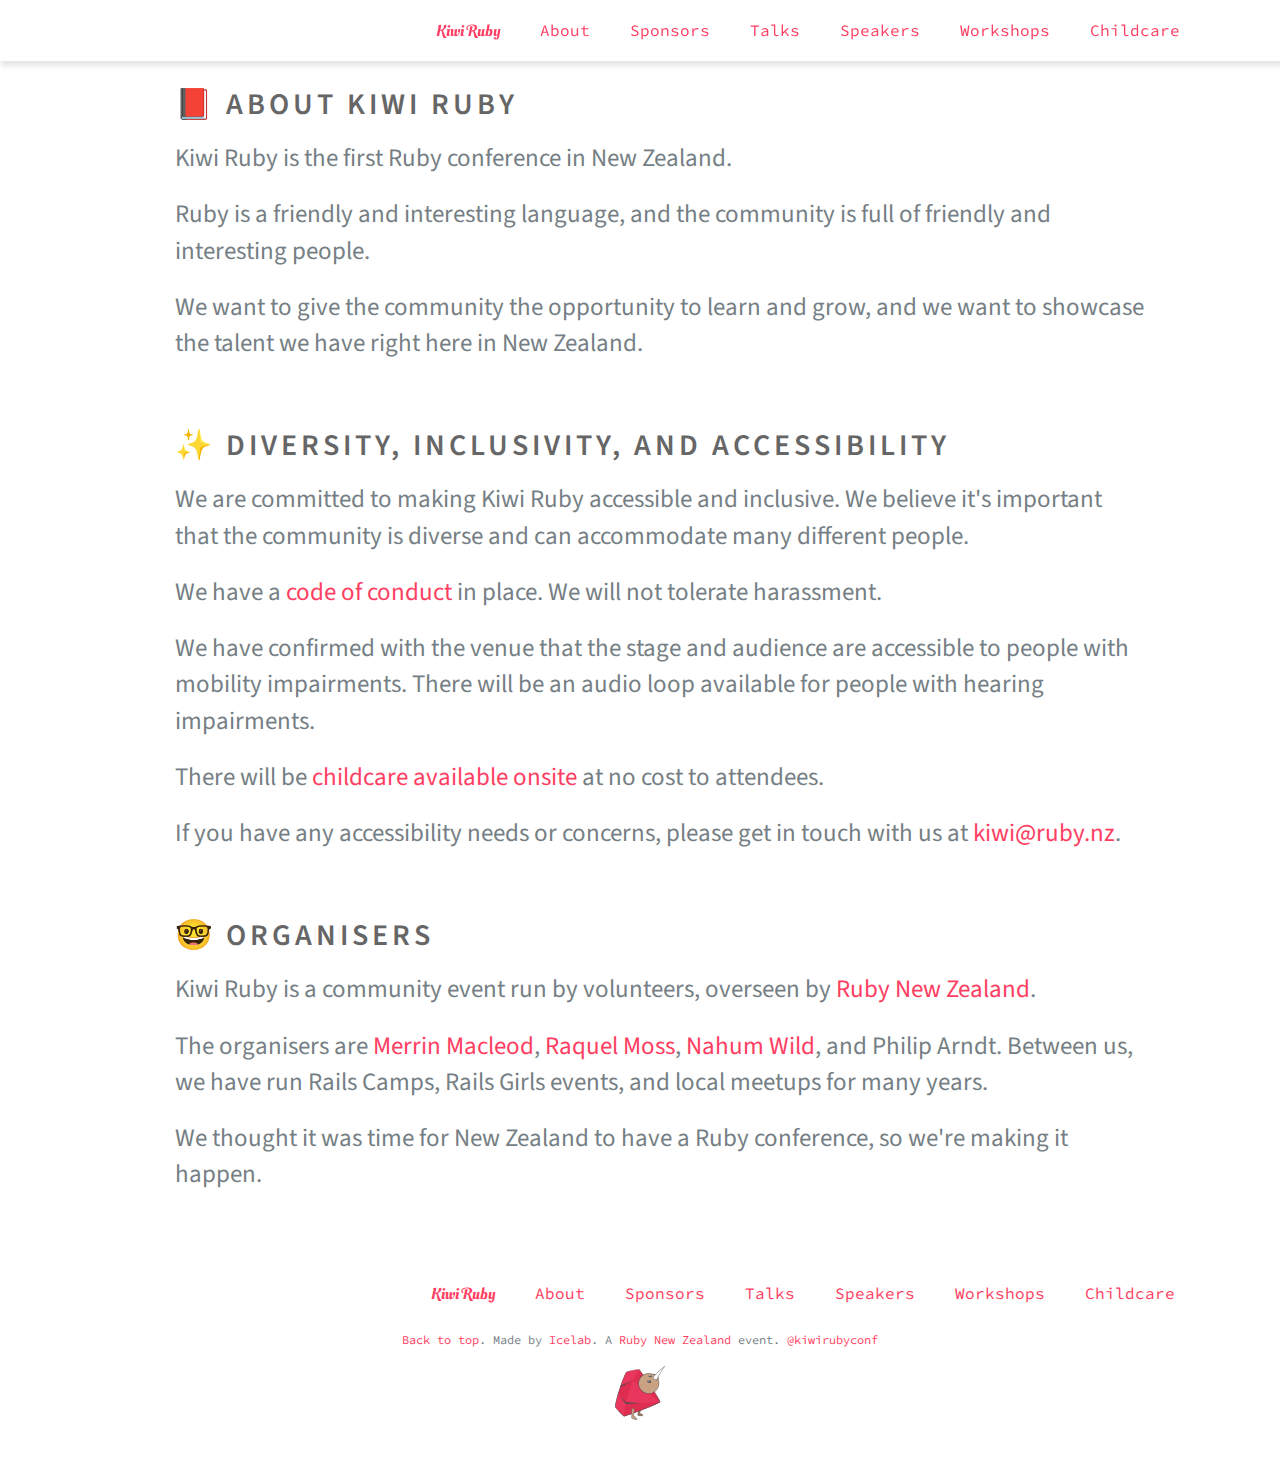
==== commit e865fcdd: "Automated commit at 2017-07-30 20:55:02 UTC by middleman-deploy 2.0.0-alpha" ====
--- a/about/index.html
+++ b/about/index.html
@@ -5,4 +5,4 @@
 })(window,document,'script','https://www.google-analytics.com/analytics.js','ga');
 
 ga('create', 'UA-98197426-1', 'auto');
-ga('send', 'pageview');</script><title>About — Kiwi Ruby</title><title>Kiwi Ruby</title><meta content="Kiwi Ruby is a new Ruby conference being held in Wellington, New Zealand in November 2017. It will be very good." name="description" property="og:description" /><meta content="http://kiwi.ruby.nz/images/opengraph-image.png" property="og:image" /><meta content="500" property="og:image:height" /><meta content="955" property="og:image:width" /><link href="/assets/public.css" rel="stylesheet" type="text/css" /><link href="./images/favicon.png" rel="icon" sizes="32x32" type="image/png" /><script async="" src="/assets/public.js"></script></head><body class="nav__room"><div class="nav nav--header"><ul class="nav__content"><li class="nav__item"><a class="swash" href="/">Kiwi&nbsp;Ruby</a></li><li class="nav__item"><a href="/about">About</a></li><li class="nav__item"><a href="/#sponsors">Sponsor</a></li></ul></div><div class="container"><div class="container__inner"><section class="h-lots-of-padding-top"><div class="body-inner-wrapper"><div class="body-inner-wrapper__section" id="about"><h2>📕 About Kiwi Ruby</h2><p>Kiwi Ruby is the first Ruby conference in New Zealand.</p><p>Ruby is a friendly and interesting language, and the community is full of friendly and interesting people.</p><p>We want to give the community the opportunity to learn and grow, and we want to showcase the talent we have right here in New Zealand.</p></div><div class="body-inner-wrapper__section" id="signup"><h2>✨ Diversity, inclusivity, and accessibility</h2><p>We are committed to making Kiwi Ruby accessible and inclusive. We believe it's important that the community is diverse and can accommodate many different people. </p><p>We have a <a href="http://ruby.nz/code-of-conduct">code of conduct</a> in place. We will not tolerate harassment.</p><p>We have confirmed with the venue that the stage and audience are accessible to people with mobility impairments. There will be an audio loop available for people with hearing impairments.</p><p>There will be <a href="/childcare">childcare available onsite</a> at no cost to attendees.</p><p>If you have any accessibility needs or concerns, please get in touch with us at <a href="mailto:kiwi@ruby.nz">kiwi@ruby.nz</a>.</p></div><div class="body-inner-wrapper__section" id="volunteer"><h2>🤓 Organisers</h2><p>Kiwi Ruby is a community event run by volunteers, overseen by <a href="https://www.ruby.nz">Ruby New Zealand</a>.</p><p>The organisers are <a href="https://www.twitter.com/merxplat">Merrin Macleod</a>, <a href="https://www.twitter.com/raquelxmoss">Raquel Moss</a>, <a href="https://www.twitter.com/terrcin">Nahum Wild</a>, and Philip Arndt. Between us, we have run Rails Camps, Rails Girls events, and local meetups for many years.</p><p>We thought it was time for New Zealand to have a Ruby conference, so we're making it happen.</p></div></div></section></div></div><section><div class="footer"><div class="nav nav--footer"><ul class="nav__content"><li class="nav__item"><a class="swash" href="/">Kiwi&nbsp;Ruby</a></li><li class="nav__item"><a href="/about">About</a></li><li class="nav__item"><a href="/#sponsors">Sponsor</a></li></ul></div><div class="footer__credit"><a href="#">Back to top</a>. Made by <a href="http://icelab.com.au">Icelab</a>. A <a href="http://www.ruby.nz">Ruby New Zealand</a>&nbsp;event. <a href="https://twitter.com/KiwiRubyConf">@kiwirubyconf</a></div><div class="footer__birb"><img alt="NZ Rubyconf 2017 mascot" src="/images/gembirb-up.svg" width="50" /></div></div></section></body></html>+ga('send', 'pageview');</script><title>About — Kiwi Ruby</title><title>Kiwi Ruby</title><meta content="Kiwi Ruby is a new Ruby conference being held in Wellington, New Zealand in November 2017. It will be very good." name="description" property="og:description" /><meta content="http://kiwi.ruby.nz/images/opengraph-image.png" property="og:image" /><meta content="500" property="og:image:height" /><meta content="955" property="og:image:width" /><link href="/assets/public.css" rel="stylesheet" type="text/css" /><link href="/images/favicon.png" rel="icon" sizes="32x32" type="image/png" /><script src="https://cdnjs.cloudflare.com/ajax/libs/jquery/3.2.1/jquery.min.js" type="text/javascript">></script><script async="" src="/assets/public.js"></script></head><body class="nav__room"><div class="nav--mobile__show"><i aria-hidden="true" class="fa fa-bars fa-2x"></i></div><div class="nav nav--header"><ul class="nav__content"><li class="nav__item"><a class="swash" href="/">Kiwi&nbsp;Ruby</a></li><li class="nav__item"><a href="/about">About</a></li><li class="nav__item"><a href="/#sponsors">Sponsors</a></li><li class="nav__item"><a href="/talks">Talks</a></li><li class="nav__item"><a href="/speakers">Speakers</a></li><li class="nav__item"><a href="/workshops">Workshops</a></li><li class="nav__item"><a href="/childcare">Childcare</a></li></ul></div><div class="nav nav--mobile"><ul class="nav__content"><li class="nav__item"><a class="swash" href="/">Kiwi&nbsp;Ruby</a></li><li class="nav__item"><a href="/about">About</a></li><li class="nav__item"><a href="/#sponsors">Sponsors</a></li><li class="nav__item"><a href="/talks">Talks</a></li><li class="nav__item"><a href="/speakers">Speakers</a></li><li class="nav__item"><a href="/workshops">Workshops</a></li><li class="nav__item"><a href="/childcare">Childcare</a></li></ul></div><div class="container"><div class="container__inner"><section class="h-lots-of-padding-top"><div class="body-inner-wrapper"><div class="body-inner-wrapper__section" id="about"><h2>📕 About Kiwi Ruby</h2><p>Kiwi Ruby is the first Ruby conference in New Zealand.</p><p>Ruby is a friendly and interesting language, and the community is full of friendly and interesting people.</p><p>We want to give the community the opportunity to learn and grow, and we want to showcase the talent we have right here in New Zealand.</p></div><div class="body-inner-wrapper__section" id="signup"><h2>✨ Diversity, inclusivity, and accessibility</h2><p>We are committed to making Kiwi Ruby accessible and inclusive. We believe it's important that the community is diverse and can accommodate many different people. </p><p>We have a <a href="http://ruby.nz/code-of-conduct">code of conduct</a> in place. We will not tolerate harassment.</p><p>We have confirmed with the venue that the stage and audience are accessible to people with mobility impairments. There will be an audio loop available for people with hearing impairments.</p><p>There will be <a href="/childcare">childcare available onsite</a> at no cost to attendees.</p><p>If you have any accessibility needs or concerns, please get in touch with us at <a href="mailto:kiwi@ruby.nz">kiwi@ruby.nz</a>.</p></div><div class="body-inner-wrapper__section" id="volunteer"><h2>🤓 Organisers</h2><p>Kiwi Ruby is a community event run by volunteers, overseen by <a href="https://www.ruby.nz">Ruby New Zealand</a>.</p><p>The organisers are <a href="https://www.twitter.com/merxplat">Merrin Macleod</a>, <a href="https://www.twitter.com/raquelxmoss">Raquel Moss</a>, <a href="https://www.twitter.com/terrcin">Nahum Wild</a>, and Philip Arndt. Between us, we have run Rails Camps, Rails Girls events, and local meetups for many years.</p><p>We thought it was time for New Zealand to have a Ruby conference, so we're making it happen.</p></div></div></section></div></div><section><div class="footer"><div class="nav nav--footer"><ul class="nav__content"><li class="nav__item"><a class="swash" href="/">Kiwi&nbsp;Ruby</a></li><li class="nav__item"><a href="/about">About</a></li><li class="nav__item"><a href="/#sponsors">Sponsors</a></li><li class="nav__item"><a href="/talks">Talks</a></li><li class="nav__item"><a href="/speakers">Speakers</a></li><li class="nav__item"><a href="/workshops">Workshops</a></li><li class="nav__item"><a href="/childcare">Childcare</a></li></ul></div><div class="footer__credit"><a href="#">Back to top</a>. Made by <a href="http://icelab.com.au">Icelab</a>. A <a href="http://www.ruby.nz">Ruby New Zealand</a>&nbsp;event. <a href="https://twitter.com/KiwiRubyConf">@kiwirubyconf</a></div><div class="footer__birb"><img alt="NZ Rubyconf 2017 mascot" src="/images/gembirb-up.svg" width="50" /></div></div></section></body></html>--- a/assets/public.css
+++ b/assets/public.css
@@ -2,4 +2,4 @@
 /*!
  *  Font Awesome 4.7.0 by @davegandy - http://fontawesome.io - @fontawesome
  *  License - http://fontawesome.io/license (Font: SIL OFL 1.1, CSS: MIT License)
- */@font-face{font-family:FontAwesome;src:url(public/fonts/fontawesome-webfont.eot);src:url(public/fonts/fontawesome-webfont.eot?#iefix&v=4.7.0) format("embedded-opentype"),url(public/fonts/fontawesome-webfont.woff2) format("woff2"),url(public/fonts/fontawesome-webfont.woff) format("woff"),url(public/fonts/fontawesome-webfont.ttf) format("truetype"),url(public/fonts/fontawesome-webfont.svg#fontawesomeregular) format("svg");font-weight:400;font-style:normal}.fa{display:inline-block;font:normal normal normal 14px/1 FontAwesome;font-size:inherit;text-rendering:auto;-webkit-font-smoothing:antialiased;-moz-osx-font-smoothing:grayscale}.fa-lg{font-size:1.33333333em;line-height:.75em;vertical-align:-15%}.fa-2x{font-size:2em}.fa-3x{font-size:3em}.fa-4x{font-size:4em}.fa-5x{font-size:5em}.fa-fw{width:1.28571429em;text-align:center}.fa-ul{padding-left:0;margin-left:2.14285714em;list-style-type:none}.fa-ul>li{position:relative}.fa-li{position:absolute;left:-2.14285714em;width:2.14285714em;top:.14285714em;text-align:center}.fa-li.fa-lg{left:-1.85714286em}.fa-border{padding:.2em .25em .15em;border:.08em solid #eee;border-radius:.1em}.fa-pull-left{float:left}.fa-pull-right{float:right}.fa.fa-pull-left{margin-right:.3em}.fa.fa-pull-right{margin-left:.3em}.pull-right{float:right}.pull-left{float:left}.fa.pull-left{margin-right:.3em}.fa.pull-right{margin-left:.3em}.fa-spin{-webkit-animation:fa-spin 2s infinite linear;animation:fa-spin 2s infinite linear}.fa-pulse{-webkit-animation:fa-spin 1s infinite steps(8);animation:fa-spin 1s infinite steps(8)}@-webkit-keyframes fa-spin{0%{-webkit-transform:rotate(0deg);transform:rotate(0deg)}to{-webkit-transform:rotate(359deg);transform:rotate(359deg)}}@keyframes fa-spin{0%{-webkit-transform:rotate(0deg);transform:rotate(0deg)}to{-webkit-transform:rotate(359deg);transform:rotate(359deg)}}.fa-rotate-90{-ms-filter:"progid:DXImageTransform.Microsoft.BasicImage(rotation=1)";-webkit-transform:rotate(90deg);transform:rotate(90deg)}.fa-rotate-180{-ms-filter:"progid:DXImageTransform.Microsoft.BasicImage(rotation=2)";-webkit-transform:rotate(180deg);transform:rotate(180deg)}.fa-rotate-270{-ms-filter:"progid:DXImageTransform.Microsoft.BasicImage(rotation=3)";-webkit-transform:rotate(270deg);transform:rotate(270deg)}.fa-flip-horizontal{-ms-filter:"progid:DXImageTransform.Microsoft.BasicImage(rotation=0, mirror=1)";-webkit-transform:scaleX(-1);transform:scaleX(-1)}.fa-flip-vertical{-ms-filter:"progid:DXImageTransform.Microsoft.BasicImage(rotation=2, mirror=1)";-webkit-transform:scaleY(-1);transform:scaleY(-1)}:root .fa-flip-horizontal,:root .fa-flip-vertical,:root .fa-rotate-90,:root .fa-rotate-180,:root .fa-rotate-270{-webkit-filter:none;filter:none}.fa-stack{position:relative;display:inline-block;width:2em;height:2em;line-height:2em;vertical-align:middle}.fa-stack-1x,.fa-stack-2x{position:absolute;left:0;width:100%;text-align:center}.fa-stack-1x{line-height:inherit}.fa-stack-2x{font-size:2em}.fa-inverse{color:#fff}.fa-glass:before{content:"\F000"}.fa-music:before{content:"\F001"}.fa-search:before{content:"\F002"}.fa-envelope-o:before{content:"\F003"}.fa-heart:before{content:"\F004"}.fa-star:before{content:"\F005"}.fa-star-o:before{content:"\F006"}.fa-user:before{content:"\F007"}.fa-film:before{content:"\F008"}.fa-th-large:before{content:"\F009"}.fa-th:before{content:"\F00A"}.fa-th-list:before{content:"\F00B"}.fa-check:before{content:"\F00C"}.fa-close:before,.fa-remove:before,.fa-times:before{content:"\F00D"}.fa-search-plus:before{content:"\F00E"}.fa-search-minus:before{content:"\F010"}.fa-power-off:before{content:"\F011"}.fa-signal:before{content:"\F012"}.fa-cog:before,.fa-gear:before{content:"\F013"}.fa-trash-o:before{content:"\F014"}.fa-home:before{content:"\F015"}.fa-file-o:before{content:"\F016"}.fa-clock-o:before{content:"\F017"}.fa-road:before{content:"\F018"}.fa-download:before{content:"\F019"}.fa-arrow-circle-o-down:before{content:"\F01A"}.fa-arrow-circle-o-up:before{content:"\F01B"}.fa-inbox:before{content:"\F01C"}.fa-play-circle-o:before{content:"\F01D"}.fa-repeat:before,.fa-rotate-right:before{content:"\F01E"}.fa-refresh:before{content:"\F021"}.fa-list-alt:before{content:"\F022"}.fa-lock:before{content:"\F023"}.fa-flag:before{content:"\F024"}.fa-headphones:before{content:"\F025"}.fa-volume-off:before{content:"\F026"}.fa-volume-down:before{content:"\F027"}.fa-volume-up:before{content:"\F028"}.fa-qrcode:before{content:"\F029"}.fa-barcode:before{content:"\F02A"}.fa-tag:before{content:"\F02B"}.fa-tags:before{content:"\F02C"}.fa-book:before{content:"\F02D"}.fa-bookmark:before{content:"\F02E"}.fa-print:before{content:"\F02F"}.fa-camera:before{content:"\F030"}.fa-font:before{content:"\F031"}.fa-bold:before{content:"\F032"}.fa-italic:before{content:"\F033"}.fa-text-height:before{content:"\F034"}.fa-text-width:before{content:"\F035"}.fa-align-left:before{content:"\F036"}.fa-align-center:before{content:"\F037"}.fa-align-right:before{content:"\F038"}.fa-align-justify:before{content:"\F039"}.fa-list:before{content:"\F03A"}.fa-dedent:before,.fa-outdent:before{content:"\F03B"}.fa-indent:before{content:"\F03C"}.fa-video-camera:before{content:"\F03D"}.fa-image:before,.fa-photo:before,.fa-picture-o:before{content:"\F03E"}.fa-pencil:before{content:"\F040"}.fa-map-marker:before{content:"\F041"}.fa-adjust:before{content:"\F042"}.fa-tint:before{content:"\F043"}.fa-edit:before,.fa-pencil-square-o:before{content:"\F044"}.fa-share-square-o:before{content:"\F045"}.fa-check-square-o:before{content:"\F046"}.fa-arrows:before{content:"\F047"}.fa-step-backward:before{content:"\F048"}.fa-fast-backward:before{content:"\F049"}.fa-backward:before{content:"\F04A"}.fa-play:before{content:"\F04B"}.fa-pause:before{content:"\F04C"}.fa-stop:before{content:"\F04D"}.fa-forward:before{content:"\F04E"}.fa-fast-forward:before{content:"\F050"}.fa-step-forward:before{content:"\F051"}.fa-eject:before{content:"\F052"}.fa-chevron-left:before{content:"\F053"}.fa-chevron-right:before{content:"\F054"}.fa-plus-circle:before{content:"\F055"}.fa-minus-circle:before{content:"\F056"}.fa-times-circle:before{content:"\F057"}.fa-check-circle:before{content:"\F058"}.fa-question-circle:before{content:"\F059"}.fa-info-circle:before{content:"\F05A"}.fa-crosshairs:before{content:"\F05B"}.fa-times-circle-o:before{content:"\F05C"}.fa-check-circle-o:before{content:"\F05D"}.fa-ban:before{content:"\F05E"}.fa-arrow-left:before{content:"\F060"}.fa-arrow-right:before{content:"\F061"}.fa-arrow-up:before{content:"\F062"}.fa-arrow-down:before{content:"\F063"}.fa-mail-forward:before,.fa-share:before{content:"\F064"}.fa-expand:before{content:"\F065"}.fa-compress:before{content:"\F066"}.fa-plus:before{content:"\F067"}.fa-minus:before{content:"\F068"}.fa-asterisk:before{content:"\F069"}.fa-exclamation-circle:before{content:"\F06A"}.fa-gift:before{content:"\F06B"}.fa-leaf:before{content:"\F06C"}.fa-fire:before{content:"\F06D"}.fa-eye:before{content:"\F06E"}.fa-eye-slash:before{content:"\F070"}.fa-exclamation-triangle:before,.fa-warning:before{content:"\F071"}.fa-plane:before{content:"\F072"}.fa-calendar:before{content:"\F073"}.fa-random:before{content:"\F074"}.fa-comment:before{content:"\F075"}.fa-magnet:before{content:"\F076"}.fa-chevron-up:before{content:"\F077"}.fa-chevron-down:before{content:"\F078"}.fa-retweet:before{content:"\F079"}.fa-shopping-cart:before{content:"\F07A"}.fa-folder:before{content:"\F07B"}.fa-folder-open:before{content:"\F07C"}.fa-arrows-v:before{content:"\F07D"}.fa-arrows-h:before{content:"\F07E"}.fa-bar-chart-o:before,.fa-bar-chart:before{content:"\F080"}.fa-twitter-square:before{content:"\F081"}.fa-facebook-square:before{content:"\F082"}.fa-camera-retro:before{content:"\F083"}.fa-key:before{content:"\F084"}.fa-cogs:before,.fa-gears:before{content:"\F085"}.fa-comments:before{content:"\F086"}.fa-thumbs-o-up:before{content:"\F087"}.fa-thumbs-o-down:before{content:"\F088"}.fa-star-half:before{content:"\F089"}.fa-heart-o:before{content:"\F08A"}.fa-sign-out:before{content:"\F08B"}.fa-linkedin-square:before{content:"\F08C"}.fa-thumb-tack:before{content:"\F08D"}.fa-external-link:before{content:"\F08E"}.fa-sign-in:before{content:"\F090"}.fa-trophy:before{content:"\F091"}.fa-github-square:before{content:"\F092"}.fa-upload:before{content:"\F093"}.fa-lemon-o:before{content:"\F094"}.fa-phone:before{content:"\F095"}.fa-square-o:before{content:"\F096"}.fa-bookmark-o:before{content:"\F097"}.fa-phone-square:before{content:"\F098"}.fa-twitter:before{content:"\F099"}.fa-facebook-f:before,.fa-facebook:before{content:"\F09A"}.fa-github:before{content:"\F09B"}.fa-unlock:before{content:"\F09C"}.fa-credit-card:before{content:"\F09D"}.fa-feed:before,.fa-rss:before{content:"\F09E"}.fa-hdd-o:before{content:"\F0A0"}.fa-bullhorn:before{content:"\F0A1"}.fa-bell:before{content:"\F0F3"}.fa-certificate:before{content:"\F0A3"}.fa-hand-o-right:before{content:"\F0A4"}.fa-hand-o-left:before{content:"\F0A5"}.fa-hand-o-up:before{content:"\F0A6"}.fa-hand-o-down:before{content:"\F0A7"}.fa-arrow-circle-left:before{content:"\F0A8"}.fa-arrow-circle-right:before{content:"\F0A9"}.fa-arrow-circle-up:before{content:"\F0AA"}.fa-arrow-circle-down:before{content:"\F0AB"}.fa-globe:before{content:"\F0AC"}.fa-wrench:before{content:"\F0AD"}.fa-tasks:before{content:"\F0AE"}.fa-filter:before{content:"\F0B0"}.fa-briefcase:before{content:"\F0B1"}.fa-arrows-alt:before{content:"\F0B2"}.fa-group:before,.fa-users:before{content:"\F0C0"}.fa-chain:before,.fa-link:before{content:"\F0C1"}.fa-cloud:before{content:"\F0C2"}.fa-flask:before{content:"\F0C3"}.fa-cut:before,.fa-scissors:before{content:"\F0C4"}.fa-copy:before,.fa-files-o:before{content:"\F0C5"}.fa-paperclip:before{content:"\F0C6"}.fa-floppy-o:before,.fa-save:before{content:"\F0C7"}.fa-square:before{content:"\F0C8"}.fa-bars:before,.fa-navicon:before,.fa-reorder:before{content:"\F0C9"}.fa-list-ul:before{content:"\F0CA"}.fa-list-ol:before{content:"\F0CB"}.fa-strikethrough:before{content:"\F0CC"}.fa-underline:before{content:"\F0CD"}.fa-table:before{content:"\F0CE"}.fa-magic:before{content:"\F0D0"}.fa-truck:before{content:"\F0D1"}.fa-pinterest:before{content:"\F0D2"}.fa-pinterest-square:before{content:"\F0D3"}.fa-google-plus-square:before{content:"\F0D4"}.fa-google-plus:before{content:"\F0D5"}.fa-money:before{content:"\F0D6"}.fa-caret-down:before{content:"\F0D7"}.fa-caret-up:before{content:"\F0D8"}.fa-caret-left:before{content:"\F0D9"}.fa-caret-right:before{content:"\F0DA"}.fa-columns:before{content:"\F0DB"}.fa-sort:before,.fa-unsorted:before{content:"\F0DC"}.fa-sort-desc:before,.fa-sort-down:before{content:"\F0DD"}.fa-sort-asc:before,.fa-sort-up:before{content:"\F0DE"}.fa-envelope:before{content:"\F0E0"}.fa-linkedin:before{content:"\F0E1"}.fa-rotate-left:before,.fa-undo:before{content:"\F0E2"}.fa-gavel:before,.fa-legal:before{content:"\F0E3"}.fa-dashboard:before,.fa-tachometer:before{content:"\F0E4"}.fa-comment-o:before{content:"\F0E5"}.fa-comments-o:before{content:"\F0E6"}.fa-bolt:before,.fa-flash:before{content:"\F0E7"}.fa-sitemap:before{content:"\F0E8"}.fa-umbrella:before{content:"\F0E9"}.fa-clipboard:before,.fa-paste:before{content:"\F0EA"}.fa-lightbulb-o:before{content:"\F0EB"}.fa-exchange:before{content:"\F0EC"}.fa-cloud-download:before{content:"\F0ED"}.fa-cloud-upload:before{content:"\F0EE"}.fa-user-md:before{content:"\F0F0"}.fa-stethoscope:before{content:"\F0F1"}.fa-suitcase:before{content:"\F0F2"}.fa-bell-o:before{content:"\F0A2"}.fa-coffee:before{content:"\F0F4"}.fa-cutlery:before{content:"\F0F5"}.fa-file-text-o:before{content:"\F0F6"}.fa-building-o:before{content:"\F0F7"}.fa-hospital-o:before{content:"\F0F8"}.fa-ambulance:before{content:"\F0F9"}.fa-medkit:before{content:"\F0FA"}.fa-fighter-jet:before{content:"\F0FB"}.fa-beer:before{content:"\F0FC"}.fa-h-square:before{content:"\F0FD"}.fa-plus-square:before{content:"\F0FE"}.fa-angle-double-left:before{content:"\F100"}.fa-angle-double-right:before{content:"\F101"}.fa-angle-double-up:before{content:"\F102"}.fa-angle-double-down:before{content:"\F103"}.fa-angle-left:before{content:"\F104"}.fa-angle-right:before{content:"\F105"}.fa-angle-up:before{content:"\F106"}.fa-angle-down:before{content:"\F107"}.fa-desktop:before{content:"\F108"}.fa-laptop:before{content:"\F109"}.fa-tablet:before{content:"\F10A"}.fa-mobile-phone:before,.fa-mobile:before{content:"\F10B"}.fa-circle-o:before{content:"\F10C"}.fa-quote-left:before{content:"\F10D"}.fa-quote-right:before{content:"\F10E"}.fa-spinner:before{content:"\F110"}.fa-circle:before{content:"\F111"}.fa-mail-reply:before,.fa-reply:before{content:"\F112"}.fa-github-alt:before{content:"\F113"}.fa-folder-o:before{content:"\F114"}.fa-folder-open-o:before{content:"\F115"}.fa-smile-o:before{content:"\F118"}.fa-frown-o:before{content:"\F119"}.fa-meh-o:before{content:"\F11A"}.fa-gamepad:before{content:"\F11B"}.fa-keyboard-o:before{content:"\F11C"}.fa-flag-o:before{content:"\F11D"}.fa-flag-checkered:before{content:"\F11E"}.fa-terminal:before{content:"\F120"}.fa-code:before{content:"\F121"}.fa-mail-reply-all:before,.fa-reply-all:before{content:"\F122"}.fa-star-half-empty:before,.fa-star-half-full:before,.fa-star-half-o:before{content:"\F123"}.fa-location-arrow:before{content:"\F124"}.fa-crop:before{content:"\F125"}.fa-code-fork:before{content:"\F126"}.fa-chain-broken:before,.fa-unlink:before{content:"\F127"}.fa-question:before{content:"\F128"}.fa-info:before{content:"\F129"}.fa-exclamation:before{content:"\F12A"}.fa-superscript:before{content:"\F12B"}.fa-subscript:before{content:"\F12C"}.fa-eraser:before{content:"\F12D"}.fa-puzzle-piece:before{content:"\F12E"}.fa-microphone:before{content:"\F130"}.fa-microphone-slash:before{content:"\F131"}.fa-shield:before{content:"\F132"}.fa-calendar-o:before{content:"\F133"}.fa-fire-extinguisher:before{content:"\F134"}.fa-rocket:before{content:"\F135"}.fa-maxcdn:before{content:"\F136"}.fa-chevron-circle-left:before{content:"\F137"}.fa-chevron-circle-right:before{content:"\F138"}.fa-chevron-circle-up:before{content:"\F139"}.fa-chevron-circle-down:before{content:"\F13A"}.fa-html5:before{content:"\F13B"}.fa-css3:before{content:"\F13C"}.fa-anchor:before{content:"\F13D"}.fa-unlock-alt:before{content:"\F13E"}.fa-bullseye:before{content:"\F140"}.fa-ellipsis-h:before{content:"\F141"}.fa-ellipsis-v:before{content:"\F142"}.fa-rss-square:before{content:"\F143"}.fa-play-circle:before{content:"\F144"}.fa-ticket:before{content:"\F145"}.fa-minus-square:before{content:"\F146"}.fa-minus-square-o:before{content:"\F147"}.fa-level-up:before{content:"\F148"}.fa-level-down:before{content:"\F149"}.fa-check-square:before{content:"\F14A"}.fa-pencil-square:before{content:"\F14B"}.fa-external-link-square:before{content:"\F14C"}.fa-share-square:before{content:"\F14D"}.fa-compass:before{content:"\F14E"}.fa-caret-square-o-down:before,.fa-toggle-down:before{content:"\F150"}.fa-caret-square-o-up:before,.fa-toggle-up:before{content:"\F151"}.fa-caret-square-o-right:before,.fa-toggle-right:before{content:"\F152"}.fa-eur:before,.fa-euro:before{content:"\F153"}.fa-gbp:before{content:"\F154"}.fa-dollar:before,.fa-usd:before{content:"\F155"}.fa-inr:before,.fa-rupee:before{content:"\F156"}.fa-cny:before,.fa-jpy:before,.fa-rmb:before,.fa-yen:before{content:"\F157"}.fa-rouble:before,.fa-rub:before,.fa-ruble:before{content:"\F158"}.fa-krw:before,.fa-won:before{content:"\F159"}.fa-bitcoin:before,.fa-btc:before{content:"\F15A"}.fa-file:before{content:"\F15B"}.fa-file-text:before{content:"\F15C"}.fa-sort-alpha-asc:before{content:"\F15D"}.fa-sort-alpha-desc:before{content:"\F15E"}.fa-sort-amount-asc:before{content:"\F160"}.fa-sort-amount-desc:before{content:"\F161"}.fa-sort-numeric-asc:before{content:"\F162"}.fa-sort-numeric-desc:before{content:"\F163"}.fa-thumbs-up:before{content:"\F164"}.fa-thumbs-down:before{content:"\F165"}.fa-youtube-square:before{content:"\F166"}.fa-youtube:before{content:"\F167"}.fa-xing:before{content:"\F168"}.fa-xing-square:before{content:"\F169"}.fa-youtube-play:before{content:"\F16A"}.fa-dropbox:before{content:"\F16B"}.fa-stack-overflow:before{content:"\F16C"}.fa-instagram:before{content:"\F16D"}.fa-flickr:before{content:"\F16E"}.fa-adn:before{content:"\F170"}.fa-bitbucket:before{content:"\F171"}.fa-bitbucket-square:before{content:"\F172"}.fa-tumblr:before{content:"\F173"}.fa-tumblr-square:before{content:"\F174"}.fa-long-arrow-down:before{content:"\F175"}.fa-long-arrow-up:before{content:"\F176"}.fa-long-arrow-left:before{content:"\F177"}.fa-long-arrow-right:before{content:"\F178"}.fa-apple:before{content:"\F179"}.fa-windows:before{content:"\F17A"}.fa-android:before{content:"\F17B"}.fa-linux:before{content:"\F17C"}.fa-dribbble:before{content:"\F17D"}.fa-skype:before{content:"\F17E"}.fa-foursquare:before{content:"\F180"}.fa-trello:before{content:"\F181"}.fa-female:before{content:"\F182"}.fa-male:before{content:"\F183"}.fa-gittip:before,.fa-gratipay:before{content:"\F184"}.fa-sun-o:before{content:"\F185"}.fa-moon-o:before{content:"\F186"}.fa-archive:before{content:"\F187"}.fa-bug:before{content:"\F188"}.fa-vk:before{content:"\F189"}.fa-weibo:before{content:"\F18A"}.fa-renren:before{content:"\F18B"}.fa-pagelines:before{content:"\F18C"}.fa-stack-exchange:before{content:"\F18D"}.fa-arrow-circle-o-right:before{content:"\F18E"}.fa-arrow-circle-o-left:before{content:"\F190"}.fa-caret-square-o-left:before,.fa-toggle-left:before{content:"\F191"}.fa-dot-circle-o:before{content:"\F192"}.fa-wheelchair:before{content:"\F193"}.fa-vimeo-square:before{content:"\F194"}.fa-try:before,.fa-turkish-lira:before{content:"\F195"}.fa-plus-square-o:before{content:"\F196"}.fa-space-shuttle:before{content:"\F197"}.fa-slack:before{content:"\F198"}.fa-envelope-square:before{content:"\F199"}.fa-wordpress:before{content:"\F19A"}.fa-openid:before{content:"\F19B"}.fa-bank:before,.fa-institution:before,.fa-university:before{content:"\F19C"}.fa-graduation-cap:before,.fa-mortar-board:before{content:"\F19D"}.fa-yahoo:before{content:"\F19E"}.fa-google:before{content:"\F1A0"}.fa-reddit:before{content:"\F1A1"}.fa-reddit-square:before{content:"\F1A2"}.fa-stumbleupon-circle:before{content:"\F1A3"}.fa-stumbleupon:before{content:"\F1A4"}.fa-delicious:before{content:"\F1A5"}.fa-digg:before{content:"\F1A6"}.fa-pied-piper-pp:before{content:"\F1A7"}.fa-pied-piper-alt:before{content:"\F1A8"}.fa-drupal:before{content:"\F1A9"}.fa-joomla:before{content:"\F1AA"}.fa-language:before{content:"\F1AB"}.fa-fax:before{content:"\F1AC"}.fa-building:before{content:"\F1AD"}.fa-child:before{content:"\F1AE"}.fa-paw:before{content:"\F1B0"}.fa-spoon:before{content:"\F1B1"}.fa-cube:before{content:"\F1B2"}.fa-cubes:before{content:"\F1B3"}.fa-behance:before{content:"\F1B4"}.fa-behance-square:before{content:"\F1B5"}.fa-steam:before{content:"\F1B6"}.fa-steam-square:before{content:"\F1B7"}.fa-recycle:before{content:"\F1B8"}.fa-automobile:before,.fa-car:before{content:"\F1B9"}.fa-cab:before,.fa-taxi:before{content:"\F1BA"}.fa-tree:before{content:"\F1BB"}.fa-spotify:before{content:"\F1BC"}.fa-deviantart:before{content:"\F1BD"}.fa-soundcloud:before{content:"\F1BE"}.fa-database:before{content:"\F1C0"}.fa-file-pdf-o:before{content:"\F1C1"}.fa-file-word-o:before{content:"\F1C2"}.fa-file-excel-o:before{content:"\F1C3"}.fa-file-powerpoint-o:before{content:"\F1C4"}.fa-file-image-o:before,.fa-file-photo-o:before,.fa-file-picture-o:before{content:"\F1C5"}.fa-file-archive-o:before,.fa-file-zip-o:before{content:"\F1C6"}.fa-file-audio-o:before,.fa-file-sound-o:before{content:"\F1C7"}.fa-file-movie-o:before,.fa-file-video-o:before{content:"\F1C8"}.fa-file-code-o:before{content:"\F1C9"}.fa-vine:before{content:"\F1CA"}.fa-codepen:before{content:"\F1CB"}.fa-jsfiddle:before{content:"\F1CC"}.fa-life-bouy:before,.fa-life-buoy:before,.fa-life-ring:before,.fa-life-saver:before,.fa-support:before{content:"\F1CD"}.fa-circle-o-notch:before{content:"\F1CE"}.fa-ra:before,.fa-rebel:before,.fa-resistance:before{content:"\F1D0"}.fa-empire:before,.fa-ge:before{content:"\F1D1"}.fa-git-square:before{content:"\F1D2"}.fa-git:before{content:"\F1D3"}.fa-hacker-news:before,.fa-y-combinator-square:before,.fa-yc-square:before{content:"\F1D4"}.fa-tencent-weibo:before{content:"\F1D5"}.fa-qq:before{content:"\F1D6"}.fa-wechat:before,.fa-weixin:before{content:"\F1D7"}.fa-paper-plane:before,.fa-send:before{content:"\F1D8"}.fa-paper-plane-o:before,.fa-send-o:before{content:"\F1D9"}.fa-history:before{content:"\F1DA"}.fa-circle-thin:before{content:"\F1DB"}.fa-header:before{content:"\F1DC"}.fa-paragraph:before{content:"\F1DD"}.fa-sliders:before{content:"\F1DE"}.fa-share-alt:before{content:"\F1E0"}.fa-share-alt-square:before{content:"\F1E1"}.fa-bomb:before{content:"\F1E2"}.fa-futbol-o:before,.fa-soccer-ball-o:before{content:"\F1E3"}.fa-tty:before{content:"\F1E4"}.fa-binoculars:before{content:"\F1E5"}.fa-plug:before{content:"\F1E6"}.fa-slideshare:before{content:"\F1E7"}.fa-twitch:before{content:"\F1E8"}.fa-yelp:before{content:"\F1E9"}.fa-newspaper-o:before{content:"\F1EA"}.fa-wifi:before{content:"\F1EB"}.fa-calculator:before{content:"\F1EC"}.fa-paypal:before{content:"\F1ED"}.fa-google-wallet:before{content:"\F1EE"}.fa-cc-visa:before{content:"\F1F0"}.fa-cc-mastercard:before{content:"\F1F1"}.fa-cc-discover:before{content:"\F1F2"}.fa-cc-amex:before{content:"\F1F3"}.fa-cc-paypal:before{content:"\F1F4"}.fa-cc-stripe:before{content:"\F1F5"}.fa-bell-slash:before{content:"\F1F6"}.fa-bell-slash-o:before{content:"\F1F7"}.fa-trash:before{content:"\F1F8"}.fa-copyright:before{content:"\F1F9"}.fa-at:before{content:"\F1FA"}.fa-eyedropper:before{content:"\F1FB"}.fa-paint-brush:before{content:"\F1FC"}.fa-birthday-cake:before{content:"\F1FD"}.fa-area-chart:before{content:"\F1FE"}.fa-pie-chart:before{content:"\F200"}.fa-line-chart:before{content:"\F201"}.fa-lastfm:before{content:"\F202"}.fa-lastfm-square:before{content:"\F203"}.fa-toggle-off:before{content:"\F204"}.fa-toggle-on:before{content:"\F205"}.fa-bicycle:before{content:"\F206"}.fa-bus:before{content:"\F207"}.fa-ioxhost:before{content:"\F208"}.fa-angellist:before{content:"\F209"}.fa-cc:before{content:"\F20A"}.fa-ils:before,.fa-shekel:before,.fa-sheqel:before{content:"\F20B"}.fa-meanpath:before{content:"\F20C"}.fa-buysellads:before{content:"\F20D"}.fa-connectdevelop:before{content:"\F20E"}.fa-dashcube:before{content:"\F210"}.fa-forumbee:before{content:"\F211"}.fa-leanpub:before{content:"\F212"}.fa-sellsy:before{content:"\F213"}.fa-shirtsinbulk:before{content:"\F214"}.fa-simplybuilt:before{content:"\F215"}.fa-skyatlas:before{content:"\F216"}.fa-cart-plus:before{content:"\F217"}.fa-cart-arrow-down:before{content:"\F218"}.fa-diamond:before{content:"\F219"}.fa-ship:before{content:"\F21A"}.fa-user-secret:before{content:"\F21B"}.fa-motorcycle:before{content:"\F21C"}.fa-street-view:before{content:"\F21D"}.fa-heartbeat:before{content:"\F21E"}.fa-venus:before{content:"\F221"}.fa-mars:before{content:"\F222"}.fa-mercury:before{content:"\F223"}.fa-intersex:before,.fa-transgender:before{content:"\F224"}.fa-transgender-alt:before{content:"\F225"}.fa-venus-double:before{content:"\F226"}.fa-mars-double:before{content:"\F227"}.fa-venus-mars:before{content:"\F228"}.fa-mars-stroke:before{content:"\F229"}.fa-mars-stroke-v:before{content:"\F22A"}.fa-mars-stroke-h:before{content:"\F22B"}.fa-neuter:before{content:"\F22C"}.fa-genderless:before{content:"\F22D"}.fa-facebook-official:before{content:"\F230"}.fa-pinterest-p:before{content:"\F231"}.fa-whatsapp:before{content:"\F232"}.fa-server:before{content:"\F233"}.fa-user-plus:before{content:"\F234"}.fa-user-times:before{content:"\F235"}.fa-bed:before,.fa-hotel:before{content:"\F236"}.fa-viacoin:before{content:"\F237"}.fa-train:before{content:"\F238"}.fa-subway:before{content:"\F239"}.fa-medium:before{content:"\F23A"}.fa-y-combinator:before,.fa-yc:before{content:"\F23B"}.fa-optin-monster:before{content:"\F23C"}.fa-opencart:before{content:"\F23D"}.fa-expeditedssl:before{content:"\F23E"}.fa-battery-4:before,.fa-battery-full:before,.fa-battery:before{content:"\F240"}.fa-battery-3:before,.fa-battery-three-quarters:before{content:"\F241"}.fa-battery-2:before,.fa-battery-half:before{content:"\F242"}.fa-battery-1:before,.fa-battery-quarter:before{content:"\F243"}.fa-battery-0:before,.fa-battery-empty:before{content:"\F244"}.fa-mouse-pointer:before{content:"\F245"}.fa-i-cursor:before{content:"\F246"}.fa-object-group:before{content:"\F247"}.fa-object-ungroup:before{content:"\F248"}.fa-sticky-note:before{content:"\F249"}.fa-sticky-note-o:before{content:"\F24A"}.fa-cc-jcb:before{content:"\F24B"}.fa-cc-diners-club:before{content:"\F24C"}.fa-clone:before{content:"\F24D"}.fa-balance-scale:before{content:"\F24E"}.fa-hourglass-o:before{content:"\F250"}.fa-hourglass-1:before,.fa-hourglass-start:before{content:"\F251"}.fa-hourglass-2:before,.fa-hourglass-half:before{content:"\F252"}.fa-hourglass-3:before,.fa-hourglass-end:before{content:"\F253"}.fa-hourglass:before{content:"\F254"}.fa-hand-grab-o:before,.fa-hand-rock-o:before{content:"\F255"}.fa-hand-paper-o:before,.fa-hand-stop-o:before{content:"\F256"}.fa-hand-scissors-o:before{content:"\F257"}.fa-hand-lizard-o:before{content:"\F258"}.fa-hand-spock-o:before{content:"\F259"}.fa-hand-pointer-o:before{content:"\F25A"}.fa-hand-peace-o:before{content:"\F25B"}.fa-trademark:before{content:"\F25C"}.fa-registered:before{content:"\F25D"}.fa-creative-commons:before{content:"\F25E"}.fa-gg:before{content:"\F260"}.fa-gg-circle:before{content:"\F261"}.fa-tripadvisor:before{content:"\F262"}.fa-odnoklassniki:before{content:"\F263"}.fa-odnoklassniki-square:before{content:"\F264"}.fa-get-pocket:before{content:"\F265"}.fa-wikipedia-w:before{content:"\F266"}.fa-safari:before{content:"\F267"}.fa-chrome:before{content:"\F268"}.fa-firefox:before{content:"\F269"}.fa-opera:before{content:"\F26A"}.fa-internet-explorer:before{content:"\F26B"}.fa-television:before,.fa-tv:before{content:"\F26C"}.fa-contao:before{content:"\F26D"}.fa-500px:before{content:"\F26E"}.fa-amazon:before{content:"\F270"}.fa-calendar-plus-o:before{content:"\F271"}.fa-calendar-minus-o:before{content:"\F272"}.fa-calendar-times-o:before{content:"\F273"}.fa-calendar-check-o:before{content:"\F274"}.fa-industry:before{content:"\F275"}.fa-map-pin:before{content:"\F276"}.fa-map-signs:before{content:"\F277"}.fa-map-o:before{content:"\F278"}.fa-map:before{content:"\F279"}.fa-commenting:before{content:"\F27A"}.fa-commenting-o:before{content:"\F27B"}.fa-houzz:before{content:"\F27C"}.fa-vimeo:before{content:"\F27D"}.fa-black-tie:before{content:"\F27E"}.fa-fonticons:before{content:"\F280"}.fa-reddit-alien:before{content:"\F281"}.fa-edge:before{content:"\F282"}.fa-credit-card-alt:before{content:"\F283"}.fa-codiepie:before{content:"\F284"}.fa-modx:before{content:"\F285"}.fa-fort-awesome:before{content:"\F286"}.fa-usb:before{content:"\F287"}.fa-product-hunt:before{content:"\F288"}.fa-mixcloud:before{content:"\F289"}.fa-scribd:before{content:"\F28A"}.fa-pause-circle:before{content:"\F28B"}.fa-pause-circle-o:before{content:"\F28C"}.fa-stop-circle:before{content:"\F28D"}.fa-stop-circle-o:before{content:"\F28E"}.fa-shopping-bag:before{content:"\F290"}.fa-shopping-basket:before{content:"\F291"}.fa-hashtag:before{content:"\F292"}.fa-bluetooth:before{content:"\F293"}.fa-bluetooth-b:before{content:"\F294"}.fa-percent:before{content:"\F295"}.fa-gitlab:before{content:"\F296"}.fa-wpbeginner:before{content:"\F297"}.fa-wpforms:before{content:"\F298"}.fa-envira:before{content:"\F299"}.fa-universal-access:before{content:"\F29A"}.fa-wheelchair-alt:before{content:"\F29B"}.fa-question-circle-o:before{content:"\F29C"}.fa-blind:before{content:"\F29D"}.fa-audio-description:before{content:"\F29E"}.fa-volume-control-phone:before{content:"\F2A0"}.fa-braille:before{content:"\F2A1"}.fa-assistive-listening-systems:before{content:"\F2A2"}.fa-american-sign-language-interpreting:before,.fa-asl-interpreting:before{content:"\F2A3"}.fa-deaf:before,.fa-deafness:before,.fa-hard-of-hearing:before{content:"\F2A4"}.fa-glide:before{content:"\F2A5"}.fa-glide-g:before{content:"\F2A6"}.fa-sign-language:before,.fa-signing:before{content:"\F2A7"}.fa-low-vision:before{content:"\F2A8"}.fa-viadeo:before{content:"\F2A9"}.fa-viadeo-square:before{content:"\F2AA"}.fa-snapchat:before{content:"\F2AB"}.fa-snapchat-ghost:before{content:"\F2AC"}.fa-snapchat-square:before{content:"\F2AD"}.fa-pied-piper:before{content:"\F2AE"}.fa-first-order:before{content:"\F2B0"}.fa-yoast:before{content:"\F2B1"}.fa-themeisle:before{content:"\F2B2"}.fa-google-plus-circle:before,.fa-google-plus-official:before{content:"\F2B3"}.fa-fa:before,.fa-font-awesome:before{content:"\F2B4"}.fa-handshake-o:before{content:"\F2B5"}.fa-envelope-open:before{content:"\F2B6"}.fa-envelope-open-o:before{content:"\F2B7"}.fa-linode:before{content:"\F2B8"}.fa-address-book:before{content:"\F2B9"}.fa-address-book-o:before{content:"\F2BA"}.fa-address-card:before,.fa-vcard:before{content:"\F2BB"}.fa-address-card-o:before,.fa-vcard-o:before{content:"\F2BC"}.fa-user-circle:before{content:"\F2BD"}.fa-user-circle-o:before{content:"\F2BE"}.fa-user-o:before{content:"\F2C0"}.fa-id-badge:before{content:"\F2C1"}.fa-drivers-license:before,.fa-id-card:before{content:"\F2C2"}.fa-drivers-license-o:before,.fa-id-card-o:before{content:"\F2C3"}.fa-quora:before{content:"\F2C4"}.fa-free-code-camp:before{content:"\F2C5"}.fa-telegram:before{content:"\F2C6"}.fa-thermometer-4:before,.fa-thermometer-full:before,.fa-thermometer:before{content:"\F2C7"}.fa-thermometer-3:before,.fa-thermometer-three-quarters:before{content:"\F2C8"}.fa-thermometer-2:before,.fa-thermometer-half:before{content:"\F2C9"}.fa-thermometer-1:before,.fa-thermometer-quarter:before{content:"\F2CA"}.fa-thermometer-0:before,.fa-thermometer-empty:before{content:"\F2CB"}.fa-shower:before{content:"\F2CC"}.fa-bath:before,.fa-bathtub:before,.fa-s15:before{content:"\F2CD"}.fa-podcast:before{content:"\F2CE"}.fa-window-maximize:before{content:"\F2D0"}.fa-window-minimize:before{content:"\F2D1"}.fa-window-restore:before{content:"\F2D2"}.fa-times-rectangle:before,.fa-window-close:before{content:"\F2D3"}.fa-times-rectangle-o:before,.fa-window-close-o:before{content:"\F2D4"}.fa-bandcamp:before{content:"\F2D5"}.fa-grav:before{content:"\F2D6"}.fa-etsy:before{content:"\F2D7"}.fa-imdb:before{content:"\F2D8"}.fa-ravelry:before{content:"\F2D9"}.fa-eercast:before{content:"\F2DA"}.fa-microchip:before{content:"\F2DB"}.fa-snowflake-o:before{content:"\F2DC"}.fa-superpowers:before{content:"\F2DD"}.fa-wpexplorer:before{content:"\F2DE"}.fa-meetup:before{content:"\F2E0"}.sr-only{position:absolute;width:1px;height:1px;padding:0;margin:-1px;overflow:hidden;clip:rect(0,0,0,0);border:0}.sr-only-focusable:active,.sr-only-focusable:focus{position:static;width:auto;height:auto;margin:0;overflow:visible;clip:auto}html{font-size:62.5%}.breakpoint-phone{font-size:52.5%}body{font-smoothing:antialiased;text-rendering:optimizeLegibility;font-size:18px;font-size:1.8rem;line-height:1;color:#767f85;font-family:Source Sans Pro,Helvetica,Arial,sans-serif}.container{max-width:1080px;max-width:108rem;margin:0 auto;padding-left:20px;padding-left:2rem}.breakpoint-phone .container{padding-left:40px;padding-left:4rem}.breakpoint-tablet-wide .container,.breakpoint-tablet .container{padding-left:90px;padding-left:9rem}.breakpoint-desktop-up .container{padding-left:150px;padding-left:15rem}.nav{line-height:30px;line-height:3rem;padding:15px 10px 15px 0;padding:1.5rem 1rem 1.5rem 0;text-align:right}.nav__room{padding-top:60px;padding-top:6rem}.nav--header{position:fixed;background-color:#fff;width:100%;top:0;z-index:5;box-shadow:1px 5px 5px rgba(0,0,0,.1)}.nav__content{max-width:1080px;max-width:108rem;margin:0 auto;text-align:right}.nav__item{color:#fe3e62;display:inline;font-family:Source Code Pro,Courier,monospace;font-size:16px;font-size:1.6rem;padding-left:40px;padding-left:4rem;text-decoration:none}.header{position:relative;width:100%}.hero{margin-top:50px;margin-top:5rem;margin-bottom:0;width:80%}.hero__logo{display:block;width:100%;max-width:500px;max-width:50rem;height:auto}.hero__hidden{display:none}.hero__slogan{color:#fe3e62;display:block;font-family:YoungSerif,Courier,monospace;font-size:40px;font-size:4rem;line-height:50px;line-height:5rem;margin-bottom:50px;margin-bottom:5rem;max-width:700px;max-width:70rem;margin-top:0}.hero__date{font-family:Source Sans Pro,Helvetica,Arial,sans-serif;text-transform:uppercase;transform:scale(.9);-webkit-transform:scale(.9);-moz-transform:scale(.9);-ms-transform:scale(.9);-o-transform:scale(.9);font-weight:600;font-size:33px;font-size:3.3rem;color:#666;padding-top:8px;padding-top:.8rem;line-height:1;text-align:center;letter-spacing:2px;letter-spacing:.2rem}.breakpoint-phone .hero{width:94%}.breakpoint-phone .hero__logo{max-width:70%;margin-left:auto;margin-right:auto}.breakpoint-phone .hero__slogan{font-size:33px;font-size:3.3rem;line-height:40px;line-height:4rem;text-align:left}.breakpoint-phone .hero__slogan span{font-size:30px;font-size:3rem;line-height:40px;line-height:4rem}.breakpoint-tablet .hero__logo{margin-bottom:-10px;margin-bottom:-1rem;max-width:50%;margin-left:auto;margin-right:auto}.breakpoint-desktop-up .hero__logo-wrapper{display:inline-block;overflow:hidden;vertical-align:middle;padding-top:10px;padding-top:1rem}.breakpoint-desktop-up .hero__logo{margin-left:-380px;margin-left:-38rem;margin-right:0;width:1200px;width:120rem;max-width:600px;max-width:60rem;height:auto;margin-top:20px;margin-top:2rem}.breakpoint-desktop-up .hero__hidden{display:inline;font-size:70px;font-size:7rem;font-family:OleoSwash,Courier,monospace}.breakpoint-desktop-up .hero__slogan{display:inline-block;font-size:50px;font-size:5rem;line-height:55px;line-height:5.5rem;margin-bottom:0;margin-left:30px;margin-left:3rem;margin-right:0;max-width:60%;vertical-align:middle}p{font-size:20px;font-size:2rem;line-height:1.45;margin-bottom:20px;margin-bottom:2rem}p:last-child{margin-bottom:0}.breakpoint-desktop-up p{font-size:25px;font-size:2.5rem}a{text-decoration:none}a,h1{color:#fe3e62}h1{font-size:34px;font-size:3.4rem;font-family:YoungSerif,Courier,monospace;margin-bottom:15px;margin-bottom:1.5rem}h2{color:#666;font-family:Source Sans Pro,Helvetica,Arial,sans-serif;font-size:20px;font-size:2rem;letter-spacing:3.5px;letter-spacing:.35rem;text-transform:uppercase;font-weight:600;margin-top:0;margin-bottom:20px;margin-bottom:2rem}.breakpoint-desktop-up h2{font-size:30px;font-size:3rem;letter-spacing:4px;letter-spacing:.4rem}.breakpoint-desktop-up h1{font-size:40px;font-size:4rem}strong{font-weight:700}.t-list{list-style-type:disc;font-size:20px;font-size:2rem;line-height:1.45;margin-bottom:20px;margin-bottom:2rem}.t-list li{margin-bottom:10px;margin-bottom:1rem}.swash{font-family:OleoSwash,Courier,monospace}.body-inner-wrapper{max-width:80%}.body-inner-wrapper__subtitle{color:#767f85;font-family:Source Code Pro,Courier,monospace;font-size:12px;font-size:1.2rem;margin-left:auto;margin-right:auto}.body-inner-wrapper__section{margin-bottom:70px;margin-bottom:7rem}.breakpoint-phone .body-inner-wrapper{margin-top:0}.button{background-color:#07c199;color:#fff;padding:10px 40px;padding:1rem 4rem;display:inline-block;font-family:Source Sans Pro,Helvetica,Arial,sans-serif;-webkit-font-feature-settings:"c2sc";font-feature-settings:"c2sc";font-variant:small-caps;font-size:1.6em;letter-spacing:.15em;text-align:center;text-decoration:none;text-transform:uppercase;transition:background-color .3s ease;box-shadow:0 .2rem .7rem #c2c2c2;border-radius:3px}.button__text{-ms-flex-line-pack:center;align-content:center;color:#fff;display:-webkit-box;display:-ms-flexbox;display:flex;font-family:Source Sans Pro,Helvetica,Arial,sans-serif;font-size:20px;font-size:2rem;-webkit-box-pack:center;-ms-flex-pack:center;justify-content:center;line-height:50px;line-height:5rem}.button--with-spacing{margin-top:32px;margin-top:3.2rem;margin-bottom:18px;margin-bottom:1.8rem}.breakpoint-phone .button{font-size:16px;font-size:1.6rem;margin-top:-10px;margin-top:-1rem}.footer{margin-bottom:60px;margin-bottom:6rem;text-align:center}.footer__credit{color:#767f85;font-family:Source Code Pro,Courier,monospace;font-size:12px;font-size:1.2rem;margin-top:10px;margin-top:1rem}.footer__credit a{color:#fe3e62;text-decoration:none}.footer__birb{margin-top:20px;margin-top:2rem}.c-sponsor-level__name{font-family:YoungSerif,Courier,monospace;color:#fe3e62;font-size:30px;font-size:3rem;margin-bottom:20px;margin-bottom:2rem;margin-top:30px;margin-top:3rem}.c-sponsor-level{display:-webkit-box;display:-ms-flexbox;display:flex;-ms-flex-wrap:wrap;flex-wrap:wrap;-webkit-box-pack:center;-ms-flex-pack:center;justify-content:center}.c-sponsor-level--size-1 .c-sponsor-level__sponsor{-ms-flex-preferred-size:100%;flex-basis:100%}.breakpoint-desktop-up .c-sponsor-level--size-2 .c-sponsor-level__sponsor{-ms-flex-preferred-size:50%;flex-basis:50%}.breakpoint-desktop-up .c-sponsor-level--size-3 .c-sponsor-level__sponsor{-ms-flex-preferred-size:33%;flex-basis:33%}.breakpoint-desktop-up .c-sponsor-level--size-4 .c-sponsor-level__sponsor{-ms-flex-preferred-size:25%;flex-basis:25%}.breakpoint-desktop-up .c-sponsor-level--size-5 .c-sponsor-level__sponsor{-ms-flex-preferred-size:20%;flex-basis:20%}.c-sponsor-level--size-2 .c-sponsor-level__sponsor{-ms-flex-preferred-size:100%;flex-basis:100%}.c-sponsor-level__sponsor{-ms-flex-preferred-size:50%;flex-basis:50%;-webkit-box-flex:0;-ms-flex-positive:0;flex-grow:0}.c-sponsor{box-sizing:border-box;padding:10px;padding:1rem;text-align:center}.c-sponsor__name{font-family:Source Code Pro,Courier,monospace;margin-bottom:10px;margin-bottom:1rem;margin-top:10px;margin-top:1rem}.c-sponsor__description{max-width:500px;max-width:50rem;margin:10px auto;margin:1rem auto}.c-sponsor__description p{font-family:Source Code Pro,Courier,monospace;font-size:15px;font-size:1.5rem;margin-bottom:10px;margin-bottom:1rem}.c-sponsor__logo{-ms-grid-row:1;grid-row-start:1;-ms-grid-row-span:2;grid-row-end:span 2}.c-sponsor__logo img{max-height:150px;max-width:100%}.c-responsive-map{max-width:800px;position:relative;padding-bottom:55%;height:0;overflow:hidden}.c-responsive-map iframe{position:absolute;top:0;left:0;width:100%!important;height:100%!important}.h-lots-of-padding-top{padding-top:30px;padding-top:3rem}+ */@font-face{font-family:FontAwesome;src:url(public/fonts/fontawesome-webfont.eot);src:url(public/fonts/fontawesome-webfont.eot?#iefix&v=4.7.0) format("embedded-opentype"),url(public/fonts/fontawesome-webfont.woff2) format("woff2"),url(public/fonts/fontawesome-webfont.woff) format("woff"),url(public/fonts/fontawesome-webfont.ttf) format("truetype"),url(public/fonts/fontawesome-webfont.svg#fontawesomeregular) format("svg");font-weight:400;font-style:normal}.fa{display:inline-block;font:normal normal normal 14px/1 FontAwesome;font-size:inherit;text-rendering:auto;-webkit-font-smoothing:antialiased;-moz-osx-font-smoothing:grayscale}.fa-lg{font-size:1.33333333em;line-height:.75em;vertical-align:-15%}.fa-2x{font-size:2em}.fa-3x{font-size:3em}.fa-4x{font-size:4em}.fa-5x{font-size:5em}.fa-fw{width:1.28571429em;text-align:center}.fa-ul{padding-left:0;margin-left:2.14285714em;list-style-type:none}.fa-ul>li{position:relative}.fa-li{position:absolute;left:-2.14285714em;width:2.14285714em;top:.14285714em;text-align:center}.fa-li.fa-lg{left:-1.85714286em}.fa-border{padding:.2em .25em .15em;border:.08em solid #eee;border-radius:.1em}.fa-pull-left{float:left}.fa-pull-right{float:right}.fa.fa-pull-left{margin-right:.3em}.fa.fa-pull-right{margin-left:.3em}.pull-right{float:right}.pull-left{float:left}.fa.pull-left{margin-right:.3em}.fa.pull-right{margin-left:.3em}.fa-spin{-webkit-animation:fa-spin 2s infinite linear;animation:fa-spin 2s infinite linear}.fa-pulse{-webkit-animation:fa-spin 1s infinite steps(8);animation:fa-spin 1s infinite steps(8)}@-webkit-keyframes fa-spin{0%{-webkit-transform:rotate(0deg);transform:rotate(0deg)}to{-webkit-transform:rotate(359deg);transform:rotate(359deg)}}@keyframes fa-spin{0%{-webkit-transform:rotate(0deg);transform:rotate(0deg)}to{-webkit-transform:rotate(359deg);transform:rotate(359deg)}}.fa-rotate-90{-ms-filter:"progid:DXImageTransform.Microsoft.BasicImage(rotation=1)";-webkit-transform:rotate(90deg);transform:rotate(90deg)}.fa-rotate-180{-ms-filter:"progid:DXImageTransform.Microsoft.BasicImage(rotation=2)";-webkit-transform:rotate(180deg);transform:rotate(180deg)}.fa-rotate-270{-ms-filter:"progid:DXImageTransform.Microsoft.BasicImage(rotation=3)";-webkit-transform:rotate(270deg);transform:rotate(270deg)}.fa-flip-horizontal{-ms-filter:"progid:DXImageTransform.Microsoft.BasicImage(rotation=0, mirror=1)";-webkit-transform:scaleX(-1);transform:scaleX(-1)}.fa-flip-vertical{-ms-filter:"progid:DXImageTransform.Microsoft.BasicImage(rotation=2, mirror=1)";-webkit-transform:scaleY(-1);transform:scaleY(-1)}:root .fa-flip-horizontal,:root .fa-flip-vertical,:root .fa-rotate-90,:root .fa-rotate-180,:root .fa-rotate-270{-webkit-filter:none;filter:none}.fa-stack{position:relative;display:inline-block;width:2em;height:2em;line-height:2em;vertical-align:middle}.fa-stack-1x,.fa-stack-2x{position:absolute;left:0;width:100%;text-align:center}.fa-stack-1x{line-height:inherit}.fa-stack-2x{font-size:2em}.fa-inverse{color:#fff}.fa-glass:before{content:"\F000"}.fa-music:before{content:"\F001"}.fa-search:before{content:"\F002"}.fa-envelope-o:before{content:"\F003"}.fa-heart:before{content:"\F004"}.fa-star:before{content:"\F005"}.fa-star-o:before{content:"\F006"}.fa-user:before{content:"\F007"}.fa-film:before{content:"\F008"}.fa-th-large:before{content:"\F009"}.fa-th:before{content:"\F00A"}.fa-th-list:before{content:"\F00B"}.fa-check:before{content:"\F00C"}.fa-close:before,.fa-remove:before,.fa-times:before{content:"\F00D"}.fa-search-plus:before{content:"\F00E"}.fa-search-minus:before{content:"\F010"}.fa-power-off:before{content:"\F011"}.fa-signal:before{content:"\F012"}.fa-cog:before,.fa-gear:before{content:"\F013"}.fa-trash-o:before{content:"\F014"}.fa-home:before{content:"\F015"}.fa-file-o:before{content:"\F016"}.fa-clock-o:before{content:"\F017"}.fa-road:before{content:"\F018"}.fa-download:before{content:"\F019"}.fa-arrow-circle-o-down:before{content:"\F01A"}.fa-arrow-circle-o-up:before{content:"\F01B"}.fa-inbox:before{content:"\F01C"}.fa-play-circle-o:before{content:"\F01D"}.fa-repeat:before,.fa-rotate-right:before{content:"\F01E"}.fa-refresh:before{content:"\F021"}.fa-list-alt:before{content:"\F022"}.fa-lock:before{content:"\F023"}.fa-flag:before{content:"\F024"}.fa-headphones:before{content:"\F025"}.fa-volume-off:before{content:"\F026"}.fa-volume-down:before{content:"\F027"}.fa-volume-up:before{content:"\F028"}.fa-qrcode:before{content:"\F029"}.fa-barcode:before{content:"\F02A"}.fa-tag:before{content:"\F02B"}.fa-tags:before{content:"\F02C"}.fa-book:before{content:"\F02D"}.fa-bookmark:before{content:"\F02E"}.fa-print:before{content:"\F02F"}.fa-camera:before{content:"\F030"}.fa-font:before{content:"\F031"}.fa-bold:before{content:"\F032"}.fa-italic:before{content:"\F033"}.fa-text-height:before{content:"\F034"}.fa-text-width:before{content:"\F035"}.fa-align-left:before{content:"\F036"}.fa-align-center:before{content:"\F037"}.fa-align-right:before{content:"\F038"}.fa-align-justify:before{content:"\F039"}.fa-list:before{content:"\F03A"}.fa-dedent:before,.fa-outdent:before{content:"\F03B"}.fa-indent:before{content:"\F03C"}.fa-video-camera:before{content:"\F03D"}.fa-image:before,.fa-photo:before,.fa-picture-o:before{content:"\F03E"}.fa-pencil:before{content:"\F040"}.fa-map-marker:before{content:"\F041"}.fa-adjust:before{content:"\F042"}.fa-tint:before{content:"\F043"}.fa-edit:before,.fa-pencil-square-o:before{content:"\F044"}.fa-share-square-o:before{content:"\F045"}.fa-check-square-o:before{content:"\F046"}.fa-arrows:before{content:"\F047"}.fa-step-backward:before{content:"\F048"}.fa-fast-backward:before{content:"\F049"}.fa-backward:before{content:"\F04A"}.fa-play:before{content:"\F04B"}.fa-pause:before{content:"\F04C"}.fa-stop:before{content:"\F04D"}.fa-forward:before{content:"\F04E"}.fa-fast-forward:before{content:"\F050"}.fa-step-forward:before{content:"\F051"}.fa-eject:before{content:"\F052"}.fa-chevron-left:before{content:"\F053"}.fa-chevron-right:before{content:"\F054"}.fa-plus-circle:before{content:"\F055"}.fa-minus-circle:before{content:"\F056"}.fa-times-circle:before{content:"\F057"}.fa-check-circle:before{content:"\F058"}.fa-question-circle:before{content:"\F059"}.fa-info-circle:before{content:"\F05A"}.fa-crosshairs:before{content:"\F05B"}.fa-times-circle-o:before{content:"\F05C"}.fa-check-circle-o:before{content:"\F05D"}.fa-ban:before{content:"\F05E"}.fa-arrow-left:before{content:"\F060"}.fa-arrow-right:before{content:"\F061"}.fa-arrow-up:before{content:"\F062"}.fa-arrow-down:before{content:"\F063"}.fa-mail-forward:before,.fa-share:before{content:"\F064"}.fa-expand:before{content:"\F065"}.fa-compress:before{content:"\F066"}.fa-plus:before{content:"\F067"}.fa-minus:before{content:"\F068"}.fa-asterisk:before{content:"\F069"}.fa-exclamation-circle:before{content:"\F06A"}.fa-gift:before{content:"\F06B"}.fa-leaf:before{content:"\F06C"}.fa-fire:before{content:"\F06D"}.fa-eye:before{content:"\F06E"}.fa-eye-slash:before{content:"\F070"}.fa-exclamation-triangle:before,.fa-warning:before{content:"\F071"}.fa-plane:before{content:"\F072"}.fa-calendar:before{content:"\F073"}.fa-random:before{content:"\F074"}.fa-comment:before{content:"\F075"}.fa-magnet:before{content:"\F076"}.fa-chevron-up:before{content:"\F077"}.fa-chevron-down:before{content:"\F078"}.fa-retweet:before{content:"\F079"}.fa-shopping-cart:before{content:"\F07A"}.fa-folder:before{content:"\F07B"}.fa-folder-open:before{content:"\F07C"}.fa-arrows-v:before{content:"\F07D"}.fa-arrows-h:before{content:"\F07E"}.fa-bar-chart-o:before,.fa-bar-chart:before{content:"\F080"}.fa-twitter-square:before{content:"\F081"}.fa-facebook-square:before{content:"\F082"}.fa-camera-retro:before{content:"\F083"}.fa-key:before{content:"\F084"}.fa-cogs:before,.fa-gears:before{content:"\F085"}.fa-comments:before{content:"\F086"}.fa-thumbs-o-up:before{content:"\F087"}.fa-thumbs-o-down:before{content:"\F088"}.fa-star-half:before{content:"\F089"}.fa-heart-o:before{content:"\F08A"}.fa-sign-out:before{content:"\F08B"}.fa-linkedin-square:before{content:"\F08C"}.fa-thumb-tack:before{content:"\F08D"}.fa-external-link:before{content:"\F08E"}.fa-sign-in:before{content:"\F090"}.fa-trophy:before{content:"\F091"}.fa-github-square:before{content:"\F092"}.fa-upload:before{content:"\F093"}.fa-lemon-o:before{content:"\F094"}.fa-phone:before{content:"\F095"}.fa-square-o:before{content:"\F096"}.fa-bookmark-o:before{content:"\F097"}.fa-phone-square:before{content:"\F098"}.fa-twitter:before{content:"\F099"}.fa-facebook-f:before,.fa-facebook:before{content:"\F09A"}.fa-github:before{content:"\F09B"}.fa-unlock:before{content:"\F09C"}.fa-credit-card:before{content:"\F09D"}.fa-feed:before,.fa-rss:before{content:"\F09E"}.fa-hdd-o:before{content:"\F0A0"}.fa-bullhorn:before{content:"\F0A1"}.fa-bell:before{content:"\F0F3"}.fa-certificate:before{content:"\F0A3"}.fa-hand-o-right:before{content:"\F0A4"}.fa-hand-o-left:before{content:"\F0A5"}.fa-hand-o-up:before{content:"\F0A6"}.fa-hand-o-down:before{content:"\F0A7"}.fa-arrow-circle-left:before{content:"\F0A8"}.fa-arrow-circle-right:before{content:"\F0A9"}.fa-arrow-circle-up:before{content:"\F0AA"}.fa-arrow-circle-down:before{content:"\F0AB"}.fa-globe:before{content:"\F0AC"}.fa-wrench:before{content:"\F0AD"}.fa-tasks:before{content:"\F0AE"}.fa-filter:before{content:"\F0B0"}.fa-briefcase:before{content:"\F0B1"}.fa-arrows-alt:before{content:"\F0B2"}.fa-group:before,.fa-users:before{content:"\F0C0"}.fa-chain:before,.fa-link:before{content:"\F0C1"}.fa-cloud:before{content:"\F0C2"}.fa-flask:before{content:"\F0C3"}.fa-cut:before,.fa-scissors:before{content:"\F0C4"}.fa-copy:before,.fa-files-o:before{content:"\F0C5"}.fa-paperclip:before{content:"\F0C6"}.fa-floppy-o:before,.fa-save:before{content:"\F0C7"}.fa-square:before{content:"\F0C8"}.fa-bars:before,.fa-navicon:before,.fa-reorder:before{content:"\F0C9"}.fa-list-ul:before{content:"\F0CA"}.fa-list-ol:before{content:"\F0CB"}.fa-strikethrough:before{content:"\F0CC"}.fa-underline:before{content:"\F0CD"}.fa-table:before{content:"\F0CE"}.fa-magic:before{content:"\F0D0"}.fa-truck:before{content:"\F0D1"}.fa-pinterest:before{content:"\F0D2"}.fa-pinterest-square:before{content:"\F0D3"}.fa-google-plus-square:before{content:"\F0D4"}.fa-google-plus:before{content:"\F0D5"}.fa-money:before{content:"\F0D6"}.fa-caret-down:before{content:"\F0D7"}.fa-caret-up:before{content:"\F0D8"}.fa-caret-left:before{content:"\F0D9"}.fa-caret-right:before{content:"\F0DA"}.fa-columns:before{content:"\F0DB"}.fa-sort:before,.fa-unsorted:before{content:"\F0DC"}.fa-sort-desc:before,.fa-sort-down:before{content:"\F0DD"}.fa-sort-asc:before,.fa-sort-up:before{content:"\F0DE"}.fa-envelope:before{content:"\F0E0"}.fa-linkedin:before{content:"\F0E1"}.fa-rotate-left:before,.fa-undo:before{content:"\F0E2"}.fa-gavel:before,.fa-legal:before{content:"\F0E3"}.fa-dashboard:before,.fa-tachometer:before{content:"\F0E4"}.fa-comment-o:before{content:"\F0E5"}.fa-comments-o:before{content:"\F0E6"}.fa-bolt:before,.fa-flash:before{content:"\F0E7"}.fa-sitemap:before{content:"\F0E8"}.fa-umbrella:before{content:"\F0E9"}.fa-clipboard:before,.fa-paste:before{content:"\F0EA"}.fa-lightbulb-o:before{content:"\F0EB"}.fa-exchange:before{content:"\F0EC"}.fa-cloud-download:before{content:"\F0ED"}.fa-cloud-upload:before{content:"\F0EE"}.fa-user-md:before{content:"\F0F0"}.fa-stethoscope:before{content:"\F0F1"}.fa-suitcase:before{content:"\F0F2"}.fa-bell-o:before{content:"\F0A2"}.fa-coffee:before{content:"\F0F4"}.fa-cutlery:before{content:"\F0F5"}.fa-file-text-o:before{content:"\F0F6"}.fa-building-o:before{content:"\F0F7"}.fa-hospital-o:before{content:"\F0F8"}.fa-ambulance:before{content:"\F0F9"}.fa-medkit:before{content:"\F0FA"}.fa-fighter-jet:before{content:"\F0FB"}.fa-beer:before{content:"\F0FC"}.fa-h-square:before{content:"\F0FD"}.fa-plus-square:before{content:"\F0FE"}.fa-angle-double-left:before{content:"\F100"}.fa-angle-double-right:before{content:"\F101"}.fa-angle-double-up:before{content:"\F102"}.fa-angle-double-down:before{content:"\F103"}.fa-angle-left:before{content:"\F104"}.fa-angle-right:before{content:"\F105"}.fa-angle-up:before{content:"\F106"}.fa-angle-down:before{content:"\F107"}.fa-desktop:before{content:"\F108"}.fa-laptop:before{content:"\F109"}.fa-tablet:before{content:"\F10A"}.fa-mobile-phone:before,.fa-mobile:before{content:"\F10B"}.fa-circle-o:before{content:"\F10C"}.fa-quote-left:before{content:"\F10D"}.fa-quote-right:before{content:"\F10E"}.fa-spinner:before{content:"\F110"}.fa-circle:before{content:"\F111"}.fa-mail-reply:before,.fa-reply:before{content:"\F112"}.fa-github-alt:before{content:"\F113"}.fa-folder-o:before{content:"\F114"}.fa-folder-open-o:before{content:"\F115"}.fa-smile-o:before{content:"\F118"}.fa-frown-o:before{content:"\F119"}.fa-meh-o:before{content:"\F11A"}.fa-gamepad:before{content:"\F11B"}.fa-keyboard-o:before{content:"\F11C"}.fa-flag-o:before{content:"\F11D"}.fa-flag-checkered:before{content:"\F11E"}.fa-terminal:before{content:"\F120"}.fa-code:before{content:"\F121"}.fa-mail-reply-all:before,.fa-reply-all:before{content:"\F122"}.fa-star-half-empty:before,.fa-star-half-full:before,.fa-star-half-o:before{content:"\F123"}.fa-location-arrow:before{content:"\F124"}.fa-crop:before{content:"\F125"}.fa-code-fork:before{content:"\F126"}.fa-chain-broken:before,.fa-unlink:before{content:"\F127"}.fa-question:before{content:"\F128"}.fa-info:before{content:"\F129"}.fa-exclamation:before{content:"\F12A"}.fa-superscript:before{content:"\F12B"}.fa-subscript:before{content:"\F12C"}.fa-eraser:before{content:"\F12D"}.fa-puzzle-piece:before{content:"\F12E"}.fa-microphone:before{content:"\F130"}.fa-microphone-slash:before{content:"\F131"}.fa-shield:before{content:"\F132"}.fa-calendar-o:before{content:"\F133"}.fa-fire-extinguisher:before{content:"\F134"}.fa-rocket:before{content:"\F135"}.fa-maxcdn:before{content:"\F136"}.fa-chevron-circle-left:before{content:"\F137"}.fa-chevron-circle-right:before{content:"\F138"}.fa-chevron-circle-up:before{content:"\F139"}.fa-chevron-circle-down:before{content:"\F13A"}.fa-html5:before{content:"\F13B"}.fa-css3:before{content:"\F13C"}.fa-anchor:before{content:"\F13D"}.fa-unlock-alt:before{content:"\F13E"}.fa-bullseye:before{content:"\F140"}.fa-ellipsis-h:before{content:"\F141"}.fa-ellipsis-v:before{content:"\F142"}.fa-rss-square:before{content:"\F143"}.fa-play-circle:before{content:"\F144"}.fa-ticket:before{content:"\F145"}.fa-minus-square:before{content:"\F146"}.fa-minus-square-o:before{content:"\F147"}.fa-level-up:before{content:"\F148"}.fa-level-down:before{content:"\F149"}.fa-check-square:before{content:"\F14A"}.fa-pencil-square:before{content:"\F14B"}.fa-external-link-square:before{content:"\F14C"}.fa-share-square:before{content:"\F14D"}.fa-compass:before{content:"\F14E"}.fa-caret-square-o-down:before,.fa-toggle-down:before{content:"\F150"}.fa-caret-square-o-up:before,.fa-toggle-up:before{content:"\F151"}.fa-caret-square-o-right:before,.fa-toggle-right:before{content:"\F152"}.fa-eur:before,.fa-euro:before{content:"\F153"}.fa-gbp:before{content:"\F154"}.fa-dollar:before,.fa-usd:before{content:"\F155"}.fa-inr:before,.fa-rupee:before{content:"\F156"}.fa-cny:before,.fa-jpy:before,.fa-rmb:before,.fa-yen:before{content:"\F157"}.fa-rouble:before,.fa-rub:before,.fa-ruble:before{content:"\F158"}.fa-krw:before,.fa-won:before{content:"\F159"}.fa-bitcoin:before,.fa-btc:before{content:"\F15A"}.fa-file:before{content:"\F15B"}.fa-file-text:before{content:"\F15C"}.fa-sort-alpha-asc:before{content:"\F15D"}.fa-sort-alpha-desc:before{content:"\F15E"}.fa-sort-amount-asc:before{content:"\F160"}.fa-sort-amount-desc:before{content:"\F161"}.fa-sort-numeric-asc:before{content:"\F162"}.fa-sort-numeric-desc:before{content:"\F163"}.fa-thumbs-up:before{content:"\F164"}.fa-thumbs-down:before{content:"\F165"}.fa-youtube-square:before{content:"\F166"}.fa-youtube:before{content:"\F167"}.fa-xing:before{content:"\F168"}.fa-xing-square:before{content:"\F169"}.fa-youtube-play:before{content:"\F16A"}.fa-dropbox:before{content:"\F16B"}.fa-stack-overflow:before{content:"\F16C"}.fa-instagram:before{content:"\F16D"}.fa-flickr:before{content:"\F16E"}.fa-adn:before{content:"\F170"}.fa-bitbucket:before{content:"\F171"}.fa-bitbucket-square:before{content:"\F172"}.fa-tumblr:before{content:"\F173"}.fa-tumblr-square:before{content:"\F174"}.fa-long-arrow-down:before{content:"\F175"}.fa-long-arrow-up:before{content:"\F176"}.fa-long-arrow-left:before{content:"\F177"}.fa-long-arrow-right:before{content:"\F178"}.fa-apple:before{content:"\F179"}.fa-windows:before{content:"\F17A"}.fa-android:before{content:"\F17B"}.fa-linux:before{content:"\F17C"}.fa-dribbble:before{content:"\F17D"}.fa-skype:before{content:"\F17E"}.fa-foursquare:before{content:"\F180"}.fa-trello:before{content:"\F181"}.fa-female:before{content:"\F182"}.fa-male:before{content:"\F183"}.fa-gittip:before,.fa-gratipay:before{content:"\F184"}.fa-sun-o:before{content:"\F185"}.fa-moon-o:before{content:"\F186"}.fa-archive:before{content:"\F187"}.fa-bug:before{content:"\F188"}.fa-vk:before{content:"\F189"}.fa-weibo:before{content:"\F18A"}.fa-renren:before{content:"\F18B"}.fa-pagelines:before{content:"\F18C"}.fa-stack-exchange:before{content:"\F18D"}.fa-arrow-circle-o-right:before{content:"\F18E"}.fa-arrow-circle-o-left:before{content:"\F190"}.fa-caret-square-o-left:before,.fa-toggle-left:before{content:"\F191"}.fa-dot-circle-o:before{content:"\F192"}.fa-wheelchair:before{content:"\F193"}.fa-vimeo-square:before{content:"\F194"}.fa-try:before,.fa-turkish-lira:before{content:"\F195"}.fa-plus-square-o:before{content:"\F196"}.fa-space-shuttle:before{content:"\F197"}.fa-slack:before{content:"\F198"}.fa-envelope-square:before{content:"\F199"}.fa-wordpress:before{content:"\F19A"}.fa-openid:before{content:"\F19B"}.fa-bank:before,.fa-institution:before,.fa-university:before{content:"\F19C"}.fa-graduation-cap:before,.fa-mortar-board:before{content:"\F19D"}.fa-yahoo:before{content:"\F19E"}.fa-google:before{content:"\F1A0"}.fa-reddit:before{content:"\F1A1"}.fa-reddit-square:before{content:"\F1A2"}.fa-stumbleupon-circle:before{content:"\F1A3"}.fa-stumbleupon:before{content:"\F1A4"}.fa-delicious:before{content:"\F1A5"}.fa-digg:before{content:"\F1A6"}.fa-pied-piper-pp:before{content:"\F1A7"}.fa-pied-piper-alt:before{content:"\F1A8"}.fa-drupal:before{content:"\F1A9"}.fa-joomla:before{content:"\F1AA"}.fa-language:before{content:"\F1AB"}.fa-fax:before{content:"\F1AC"}.fa-building:before{content:"\F1AD"}.fa-child:before{content:"\F1AE"}.fa-paw:before{content:"\F1B0"}.fa-spoon:before{content:"\F1B1"}.fa-cube:before{content:"\F1B2"}.fa-cubes:before{content:"\F1B3"}.fa-behance:before{content:"\F1B4"}.fa-behance-square:before{content:"\F1B5"}.fa-steam:before{content:"\F1B6"}.fa-steam-square:before{content:"\F1B7"}.fa-recycle:before{content:"\F1B8"}.fa-automobile:before,.fa-car:before{content:"\F1B9"}.fa-cab:before,.fa-taxi:before{content:"\F1BA"}.fa-tree:before{content:"\F1BB"}.fa-spotify:before{content:"\F1BC"}.fa-deviantart:before{content:"\F1BD"}.fa-soundcloud:before{content:"\F1BE"}.fa-database:before{content:"\F1C0"}.fa-file-pdf-o:before{content:"\F1C1"}.fa-file-word-o:before{content:"\F1C2"}.fa-file-excel-o:before{content:"\F1C3"}.fa-file-powerpoint-o:before{content:"\F1C4"}.fa-file-image-o:before,.fa-file-photo-o:before,.fa-file-picture-o:before{content:"\F1C5"}.fa-file-archive-o:before,.fa-file-zip-o:before{content:"\F1C6"}.fa-file-audio-o:before,.fa-file-sound-o:before{content:"\F1C7"}.fa-file-movie-o:before,.fa-file-video-o:before{content:"\F1C8"}.fa-file-code-o:before{content:"\F1C9"}.fa-vine:before{content:"\F1CA"}.fa-codepen:before{content:"\F1CB"}.fa-jsfiddle:before{content:"\F1CC"}.fa-life-bouy:before,.fa-life-buoy:before,.fa-life-ring:before,.fa-life-saver:before,.fa-support:before{content:"\F1CD"}.fa-circle-o-notch:before{content:"\F1CE"}.fa-ra:before,.fa-rebel:before,.fa-resistance:before{content:"\F1D0"}.fa-empire:before,.fa-ge:before{content:"\F1D1"}.fa-git-square:before{content:"\F1D2"}.fa-git:before{content:"\F1D3"}.fa-hacker-news:before,.fa-y-combinator-square:before,.fa-yc-square:before{content:"\F1D4"}.fa-tencent-weibo:before{content:"\F1D5"}.fa-qq:before{content:"\F1D6"}.fa-wechat:before,.fa-weixin:before{content:"\F1D7"}.fa-paper-plane:before,.fa-send:before{content:"\F1D8"}.fa-paper-plane-o:before,.fa-send-o:before{content:"\F1D9"}.fa-history:before{content:"\F1DA"}.fa-circle-thin:before{content:"\F1DB"}.fa-header:before{content:"\F1DC"}.fa-paragraph:before{content:"\F1DD"}.fa-sliders:before{content:"\F1DE"}.fa-share-alt:before{content:"\F1E0"}.fa-share-alt-square:before{content:"\F1E1"}.fa-bomb:before{content:"\F1E2"}.fa-futbol-o:before,.fa-soccer-ball-o:before{content:"\F1E3"}.fa-tty:before{content:"\F1E4"}.fa-binoculars:before{content:"\F1E5"}.fa-plug:before{content:"\F1E6"}.fa-slideshare:before{content:"\F1E7"}.fa-twitch:before{content:"\F1E8"}.fa-yelp:before{content:"\F1E9"}.fa-newspaper-o:before{content:"\F1EA"}.fa-wifi:before{content:"\F1EB"}.fa-calculator:before{content:"\F1EC"}.fa-paypal:before{content:"\F1ED"}.fa-google-wallet:before{content:"\F1EE"}.fa-cc-visa:before{content:"\F1F0"}.fa-cc-mastercard:before{content:"\F1F1"}.fa-cc-discover:before{content:"\F1F2"}.fa-cc-amex:before{content:"\F1F3"}.fa-cc-paypal:before{content:"\F1F4"}.fa-cc-stripe:before{content:"\F1F5"}.fa-bell-slash:before{content:"\F1F6"}.fa-bell-slash-o:before{content:"\F1F7"}.fa-trash:before{content:"\F1F8"}.fa-copyright:before{content:"\F1F9"}.fa-at:before{content:"\F1FA"}.fa-eyedropper:before{content:"\F1FB"}.fa-paint-brush:before{content:"\F1FC"}.fa-birthday-cake:before{content:"\F1FD"}.fa-area-chart:before{content:"\F1FE"}.fa-pie-chart:before{content:"\F200"}.fa-line-chart:before{content:"\F201"}.fa-lastfm:before{content:"\F202"}.fa-lastfm-square:before{content:"\F203"}.fa-toggle-off:before{content:"\F204"}.fa-toggle-on:before{content:"\F205"}.fa-bicycle:before{content:"\F206"}.fa-bus:before{content:"\F207"}.fa-ioxhost:before{content:"\F208"}.fa-angellist:before{content:"\F209"}.fa-cc:before{content:"\F20A"}.fa-ils:before,.fa-shekel:before,.fa-sheqel:before{content:"\F20B"}.fa-meanpath:before{content:"\F20C"}.fa-buysellads:before{content:"\F20D"}.fa-connectdevelop:before{content:"\F20E"}.fa-dashcube:before{content:"\F210"}.fa-forumbee:before{content:"\F211"}.fa-leanpub:before{content:"\F212"}.fa-sellsy:before{content:"\F213"}.fa-shirtsinbulk:before{content:"\F214"}.fa-simplybuilt:before{content:"\F215"}.fa-skyatlas:before{content:"\F216"}.fa-cart-plus:before{content:"\F217"}.fa-cart-arrow-down:before{content:"\F218"}.fa-diamond:before{content:"\F219"}.fa-ship:before{content:"\F21A"}.fa-user-secret:before{content:"\F21B"}.fa-motorcycle:before{content:"\F21C"}.fa-street-view:before{content:"\F21D"}.fa-heartbeat:before{content:"\F21E"}.fa-venus:before{content:"\F221"}.fa-mars:before{content:"\F222"}.fa-mercury:before{content:"\F223"}.fa-intersex:before,.fa-transgender:before{content:"\F224"}.fa-transgender-alt:before{content:"\F225"}.fa-venus-double:before{content:"\F226"}.fa-mars-double:before{content:"\F227"}.fa-venus-mars:before{content:"\F228"}.fa-mars-stroke:before{content:"\F229"}.fa-mars-stroke-v:before{content:"\F22A"}.fa-mars-stroke-h:before{content:"\F22B"}.fa-neuter:before{content:"\F22C"}.fa-genderless:before{content:"\F22D"}.fa-facebook-official:before{content:"\F230"}.fa-pinterest-p:before{content:"\F231"}.fa-whatsapp:before{content:"\F232"}.fa-server:before{content:"\F233"}.fa-user-plus:before{content:"\F234"}.fa-user-times:before{content:"\F235"}.fa-bed:before,.fa-hotel:before{content:"\F236"}.fa-viacoin:before{content:"\F237"}.fa-train:before{content:"\F238"}.fa-subway:before{content:"\F239"}.fa-medium:before{content:"\F23A"}.fa-y-combinator:before,.fa-yc:before{content:"\F23B"}.fa-optin-monster:before{content:"\F23C"}.fa-opencart:before{content:"\F23D"}.fa-expeditedssl:before{content:"\F23E"}.fa-battery-4:before,.fa-battery-full:before,.fa-battery:before{content:"\F240"}.fa-battery-3:before,.fa-battery-three-quarters:before{content:"\F241"}.fa-battery-2:before,.fa-battery-half:before{content:"\F242"}.fa-battery-1:before,.fa-battery-quarter:before{content:"\F243"}.fa-battery-0:before,.fa-battery-empty:before{content:"\F244"}.fa-mouse-pointer:before{content:"\F245"}.fa-i-cursor:before{content:"\F246"}.fa-object-group:before{content:"\F247"}.fa-object-ungroup:before{content:"\F248"}.fa-sticky-note:before{content:"\F249"}.fa-sticky-note-o:before{content:"\F24A"}.fa-cc-jcb:before{content:"\F24B"}.fa-cc-diners-club:before{content:"\F24C"}.fa-clone:before{content:"\F24D"}.fa-balance-scale:before{content:"\F24E"}.fa-hourglass-o:before{content:"\F250"}.fa-hourglass-1:before,.fa-hourglass-start:before{content:"\F251"}.fa-hourglass-2:before,.fa-hourglass-half:before{content:"\F252"}.fa-hourglass-3:before,.fa-hourglass-end:before{content:"\F253"}.fa-hourglass:before{content:"\F254"}.fa-hand-grab-o:before,.fa-hand-rock-o:before{content:"\F255"}.fa-hand-paper-o:before,.fa-hand-stop-o:before{content:"\F256"}.fa-hand-scissors-o:before{content:"\F257"}.fa-hand-lizard-o:before{content:"\F258"}.fa-hand-spock-o:before{content:"\F259"}.fa-hand-pointer-o:before{content:"\F25A"}.fa-hand-peace-o:before{content:"\F25B"}.fa-trademark:before{content:"\F25C"}.fa-registered:before{content:"\F25D"}.fa-creative-commons:before{content:"\F25E"}.fa-gg:before{content:"\F260"}.fa-gg-circle:before{content:"\F261"}.fa-tripadvisor:before{content:"\F262"}.fa-odnoklassniki:before{content:"\F263"}.fa-odnoklassniki-square:before{content:"\F264"}.fa-get-pocket:before{content:"\F265"}.fa-wikipedia-w:before{content:"\F266"}.fa-safari:before{content:"\F267"}.fa-chrome:before{content:"\F268"}.fa-firefox:before{content:"\F269"}.fa-opera:before{content:"\F26A"}.fa-internet-explorer:before{content:"\F26B"}.fa-television:before,.fa-tv:before{content:"\F26C"}.fa-contao:before{content:"\F26D"}.fa-500px:before{content:"\F26E"}.fa-amazon:before{content:"\F270"}.fa-calendar-plus-o:before{content:"\F271"}.fa-calendar-minus-o:before{content:"\F272"}.fa-calendar-times-o:before{content:"\F273"}.fa-calendar-check-o:before{content:"\F274"}.fa-industry:before{content:"\F275"}.fa-map-pin:before{content:"\F276"}.fa-map-signs:before{content:"\F277"}.fa-map-o:before{content:"\F278"}.fa-map:before{content:"\F279"}.fa-commenting:before{content:"\F27A"}.fa-commenting-o:before{content:"\F27B"}.fa-houzz:before{content:"\F27C"}.fa-vimeo:before{content:"\F27D"}.fa-black-tie:before{content:"\F27E"}.fa-fonticons:before{content:"\F280"}.fa-reddit-alien:before{content:"\F281"}.fa-edge:before{content:"\F282"}.fa-credit-card-alt:before{content:"\F283"}.fa-codiepie:before{content:"\F284"}.fa-modx:before{content:"\F285"}.fa-fort-awesome:before{content:"\F286"}.fa-usb:before{content:"\F287"}.fa-product-hunt:before{content:"\F288"}.fa-mixcloud:before{content:"\F289"}.fa-scribd:before{content:"\F28A"}.fa-pause-circle:before{content:"\F28B"}.fa-pause-circle-o:before{content:"\F28C"}.fa-stop-circle:before{content:"\F28D"}.fa-stop-circle-o:before{content:"\F28E"}.fa-shopping-bag:before{content:"\F290"}.fa-shopping-basket:before{content:"\F291"}.fa-hashtag:before{content:"\F292"}.fa-bluetooth:before{content:"\F293"}.fa-bluetooth-b:before{content:"\F294"}.fa-percent:before{content:"\F295"}.fa-gitlab:before{content:"\F296"}.fa-wpbeginner:before{content:"\F297"}.fa-wpforms:before{content:"\F298"}.fa-envira:before{content:"\F299"}.fa-universal-access:before{content:"\F29A"}.fa-wheelchair-alt:before{content:"\F29B"}.fa-question-circle-o:before{content:"\F29C"}.fa-blind:before{content:"\F29D"}.fa-audio-description:before{content:"\F29E"}.fa-volume-control-phone:before{content:"\F2A0"}.fa-braille:before{content:"\F2A1"}.fa-assistive-listening-systems:before{content:"\F2A2"}.fa-american-sign-language-interpreting:before,.fa-asl-interpreting:before{content:"\F2A3"}.fa-deaf:before,.fa-deafness:before,.fa-hard-of-hearing:before{content:"\F2A4"}.fa-glide:before{content:"\F2A5"}.fa-glide-g:before{content:"\F2A6"}.fa-sign-language:before,.fa-signing:before{content:"\F2A7"}.fa-low-vision:before{content:"\F2A8"}.fa-viadeo:before{content:"\F2A9"}.fa-viadeo-square:before{content:"\F2AA"}.fa-snapchat:before{content:"\F2AB"}.fa-snapchat-ghost:before{content:"\F2AC"}.fa-snapchat-square:before{content:"\F2AD"}.fa-pied-piper:before{content:"\F2AE"}.fa-first-order:before{content:"\F2B0"}.fa-yoast:before{content:"\F2B1"}.fa-themeisle:before{content:"\F2B2"}.fa-google-plus-circle:before,.fa-google-plus-official:before{content:"\F2B3"}.fa-fa:before,.fa-font-awesome:before{content:"\F2B4"}.fa-handshake-o:before{content:"\F2B5"}.fa-envelope-open:before{content:"\F2B6"}.fa-envelope-open-o:before{content:"\F2B7"}.fa-linode:before{content:"\F2B8"}.fa-address-book:before{content:"\F2B9"}.fa-address-book-o:before{content:"\F2BA"}.fa-address-card:before,.fa-vcard:before{content:"\F2BB"}.fa-address-card-o:before,.fa-vcard-o:before{content:"\F2BC"}.fa-user-circle:before{content:"\F2BD"}.fa-user-circle-o:before{content:"\F2BE"}.fa-user-o:before{content:"\F2C0"}.fa-id-badge:before{content:"\F2C1"}.fa-drivers-license:before,.fa-id-card:before{content:"\F2C2"}.fa-drivers-license-o:before,.fa-id-card-o:before{content:"\F2C3"}.fa-quora:before{content:"\F2C4"}.fa-free-code-camp:before{content:"\F2C5"}.fa-telegram:before{content:"\F2C6"}.fa-thermometer-4:before,.fa-thermometer-full:before,.fa-thermometer:before{content:"\F2C7"}.fa-thermometer-3:before,.fa-thermometer-three-quarters:before{content:"\F2C8"}.fa-thermometer-2:before,.fa-thermometer-half:before{content:"\F2C9"}.fa-thermometer-1:before,.fa-thermometer-quarter:before{content:"\F2CA"}.fa-thermometer-0:before,.fa-thermometer-empty:before{content:"\F2CB"}.fa-shower:before{content:"\F2CC"}.fa-bath:before,.fa-bathtub:before,.fa-s15:before{content:"\F2CD"}.fa-podcast:before{content:"\F2CE"}.fa-window-maximize:before{content:"\F2D0"}.fa-window-minimize:before{content:"\F2D1"}.fa-window-restore:before{content:"\F2D2"}.fa-times-rectangle:before,.fa-window-close:before{content:"\F2D3"}.fa-times-rectangle-o:before,.fa-window-close-o:before{content:"\F2D4"}.fa-bandcamp:before{content:"\F2D5"}.fa-grav:before{content:"\F2D6"}.fa-etsy:before{content:"\F2D7"}.fa-imdb:before{content:"\F2D8"}.fa-ravelry:before{content:"\F2D9"}.fa-eercast:before{content:"\F2DA"}.fa-microchip:before{content:"\F2DB"}.fa-snowflake-o:before{content:"\F2DC"}.fa-superpowers:before{content:"\F2DD"}.fa-wpexplorer:before{content:"\F2DE"}.fa-meetup:before{content:"\F2E0"}.sr-only{position:absolute;width:1px;height:1px;padding:0;margin:-1px;overflow:hidden;clip:rect(0,0,0,0);border:0}.sr-only-focusable:active,.sr-only-focusable:focus{position:static;width:auto;height:auto;margin:0;overflow:visible;clip:auto}html{font-size:62.5%}.breakpoint-phone{font-size:52.5%}body{font-smoothing:antialiased;text-rendering:optimizeLegibility;font-size:18px;font-size:1.8rem;line-height:1;color:#767f85;font-family:Source Sans Pro,Helvetica,Arial,sans-serif}.container{max-width:1080px;max-width:108rem;margin:0 auto;padding-left:20px;padding-left:2rem}.breakpoint-phone .container{padding-left:40px;padding-left:4rem}.breakpoint-tablet-wide .container,.breakpoint-tablet .container{padding-left:90px;padding-left:9rem}.breakpoint-desktop-up .container{padding-left:150px;padding-left:15rem}.nav{line-height:30px;line-height:3rem;padding:15px 10px 15px 0;padding:1.5rem 1rem 1.5rem 0;text-align:right}.nav__room{padding-top:60px;padding-top:6rem}.breakpoint-phone .nav--header{display:none}.nav--header{position:fixed;background-color:#fff;width:100%;top:0;z-index:5;box-shadow:1px 5px 5px rgba(0,0,0,.1)}.breakpoint-phone .nav__room{padding:0}.breakpoint-phone .nav__content{display:-webkit-box;display:-ms-flexbox;display:flex;-ms-flex-wrap:wrap;flex-wrap:wrap}.breakpoint-desktop-up .nav--mobile__show,.breakpoint-tablet .nav--mobile__show,.nav.nav--mobile{display:none}.nav--mobile__show{padding:6px;position:fixed;top:0;z-index:2}.breakpoint-phone .nav--mobile .nav__content{padding-bottom:1em;background:#fff;box-shadow:0 3px 8px hsla(0,0%,65%,.43);width:100%;padding-top:10px;z-index:1}.breakpoint-phone .nav.nav--mobile{position:fixed;padding:0;margin:0;top:0;width:100%}.nav__content{max-width:1080px;max-width:108rem;margin:0 auto;text-align:right}.nav__item{color:#fe3e62;display:inline;font-family:Source Code Pro,Courier,monospace;font-size:16px;font-size:1.6rem;padding-left:40px;padding-left:4rem;text-decoration:none}.header{width:100%}.hero{margin-top:50px;margin-top:5rem;margin-bottom:0;width:80%}.hero__logo{display:block;width:100%;max-width:500px;max-width:50rem;height:auto}.hero__hidden{display:none}.hero__slogan{color:#fe3e62;display:block;font-family:YoungSerif,Courier,monospace;font-size:40px;font-size:4rem;line-height:50px;line-height:5rem;margin-bottom:50px;margin-bottom:5rem;max-width:700px;max-width:70rem;margin-top:0}.breakpoint-phone .hero__date{-webkit-transform:none;transform:none}.hero__date{font-family:Source Sans Pro,Helvetica,Arial,sans-serif;text-transform:uppercase;transform:scale(.9);-webkit-transform:scale(.9);-moz-transform:scale(.9);-ms-transform:scale(.9);-o-transform:scale(.9);font-weight:600;font-size:33px;font-size:3.3rem;color:#666;padding-top:8px;padding-top:.8rem;line-height:1;text-align:center;letter-spacing:2px;letter-spacing:.2rem}.breakpoint-phone .hero{width:94%}.breakpoint-phone .hero__logo{max-width:70%;margin-left:auto;margin-right:auto}.breakpoint-phone .hero__slogan{font-size:33px;font-size:3.3rem;line-height:40px;line-height:4rem;text-align:left}.breakpoint-phone .hero__slogan span{font-size:30px;font-size:3rem;line-height:40px;line-height:4rem}.breakpoint-tablet .hero__logo{margin-bottom:-10px;margin-bottom:-1rem;max-width:50%;margin-left:auto;margin-right:auto}.breakpoint-desktop-up .hero__logo-wrapper{display:inline-block;overflow:hidden;vertical-align:middle;padding-top:10px;padding-top:1rem}.breakpoint-desktop-up .hero__logo{margin-left:-380px;margin-left:-38rem;margin-right:0;width:1200px;width:120rem;max-width:600px;max-width:60rem;height:auto;margin-top:20px;margin-top:2rem}.breakpoint-desktop-up .hero__hidden{display:inline;font-size:70px;font-size:7rem;font-family:OleoSwash,Courier,monospace}.breakpoint-desktop-up .hero__slogan{display:inline-block;font-size:50px;font-size:5rem;line-height:55px;line-height:5.5rem;margin-bottom:0;margin-left:30px;margin-left:3rem;margin-right:0;max-width:60%;vertical-align:middle}p{font-size:20px;font-size:2rem;line-height:1.45;margin-bottom:20px;margin-bottom:2rem}p:last-child{margin-bottom:0}.breakpoint-desktop-up p{font-size:25px;font-size:2.5rem}a{text-decoration:none}a,h1{color:#fe3e62}h1{font-size:34px;font-size:3.4rem;font-family:YoungSerif,Courier,monospace;margin-bottom:15px;margin-bottom:1.5rem}h2{color:#666;font-family:Source Sans Pro,Helvetica,Arial,sans-serif;font-size:20px;font-size:2rem;letter-spacing:3.5px;letter-spacing:.35rem;text-transform:uppercase;font-weight:600;margin-top:0;margin-bottom:20px;margin-bottom:2rem}.breakpoint-desktop-up h2{font-size:30px;font-size:3rem;letter-spacing:4px;letter-spacing:.4rem}.breakpoint-desktop-up h1{font-size:40px;font-size:4rem}strong{font-weight:700}.t-list{list-style-type:disc;font-size:20px;font-size:2rem;line-height:1.45;margin-bottom:20px;margin-bottom:2rem}.t-list li{margin-bottom:10px;margin-bottom:1rem}.swash{font-family:OleoSwash,Courier,monospace}.body-inner-wrapper{max-width:90%}.body-inner-wrapper__subtitle{color:#767f85;font-family:Source Code Pro,Courier,monospace;font-size:12px;font-size:1.2rem;margin-left:auto;margin-right:auto}.body-inner-wrapper__section{margin-bottom:70px;margin-bottom:7rem}.breakpoint-phone .body-inner-wrapper{margin-top:0}.button{background-color:#07c199;color:#fff;padding:10px 40px;padding:1rem 4rem;display:inline-block;font-family:Source Sans Pro,Helvetica,Arial,sans-serif;-webkit-font-feature-settings:"c2sc";font-feature-settings:"c2sc";font-variant:small-caps;font-size:1.6em;letter-spacing:.15em;text-align:center;text-decoration:none;text-transform:uppercase;transition:background-color .3s ease;box-shadow:0 .2rem .7rem #c2c2c2;border-radius:3px}.button__text{-ms-flex-line-pack:center;align-content:center;color:#fff;display:-webkit-box;display:-ms-flexbox;display:flex;font-family:Source Sans Pro,Helvetica,Arial,sans-serif;font-size:20px;font-size:2rem;-webkit-box-pack:center;-ms-flex-pack:center;justify-content:center;line-height:50px;line-height:5rem}.button--with-spacing{margin-top:32px;margin-top:3.2rem;margin-bottom:18px;margin-bottom:1.8rem}.breakpoint-phone .button{font-size:16px;font-size:1.6rem;margin-top:-10px;margin-top:-1rem}.footer{margin-bottom:60px;margin-bottom:6rem;text-align:center}.footer__credit{color:#767f85;font-family:Source Code Pro,Courier,monospace;font-size:12px;font-size:1.2rem;margin-top:10px;margin-top:1rem}.footer__credit a{color:#fe3e62;text-decoration:none}.footer__birb{margin-top:20px;margin-top:2rem}.c-sponsor-level__name{font-family:YoungSerif,Courier,monospace;color:#fe3e62;font-size:30px;font-size:3rem;margin-bottom:20px;margin-bottom:2rem;margin-top:30px;margin-top:3rem}.c-sponsor-level{display:-webkit-box;display:-ms-flexbox;display:flex;-ms-flex-wrap:wrap;flex-wrap:wrap;-webkit-box-pack:center;-ms-flex-pack:center;justify-content:center}.c-sponsor-level--size-1 .c-sponsor-level__sponsor{-ms-flex-preferred-size:100%;flex-basis:100%}.breakpoint-desktop-up .c-sponsor-level--size-2 .c-sponsor-level__sponsor{-ms-flex-preferred-size:50%;flex-basis:50%}.breakpoint-desktop-up .c-sponsor-level--size-3 .c-sponsor-level__sponsor{-ms-flex-preferred-size:33%;flex-basis:33%}.breakpoint-desktop-up .c-sponsor-level--size-4 .c-sponsor-level__sponsor{-ms-flex-preferred-size:25%;flex-basis:25%}.breakpoint-desktop-up .c-sponsor-level--size-5 .c-sponsor-level__sponsor{-ms-flex-preferred-size:20%;flex-basis:20%}.c-sponsor-level--size-2 .c-sponsor-level__sponsor{-ms-flex-preferred-size:100%;flex-basis:100%}.c-sponsor-level__sponsor{-ms-flex-preferred-size:50%;flex-basis:50%;-webkit-box-flex:0;-ms-flex-positive:0;flex-grow:0}.c-sponsor{box-sizing:border-box;padding:10px;padding:1rem;text-align:center}.c-sponsor__name{font-family:Source Code Pro,Courier,monospace;margin-bottom:10px;margin-bottom:1rem;margin-top:10px;margin-top:1rem}.c-sponsor__description{max-width:500px;max-width:50rem;margin:10px auto;margin:1rem auto}.c-sponsor__description p{font-family:Source Code Pro,Courier,monospace;font-size:15px;font-size:1.5rem;margin-bottom:10px;margin-bottom:1rem}.c-sponsor__logo{-ms-grid-row:1;grid-row-start:1;-ms-grid-row-span:2;grid-row-end:span 2}.c-sponsor__logo img{max-height:150px;max-width:100%}.c-responsive-map{max-width:800px;position:relative;padding-bottom:55%;height:0;overflow:hidden}.c-responsive-map iframe{position:absolute;top:0;left:0;width:100%!important;height:100%!important}.h-lots-of-padding-top{padding-top:30px;padding-top:3rem}.c-speaker-list,.c-talk-list,.c-workshop-list{display:-webkit-box;display:-ms-flexbox;display:flex;-ms-flex-wrap:wrap;flex-wrap:wrap;-webkit-box-orient:horizontal;-webkit-box-direction:normal;-ms-flex-direction:row;flex-direction:row;-webkit-box-pack:justify;-ms-flex-pack:justify;justify-content:space-between}.c-workshop-list{-webkit-box-orient:vertical;-webkit-box-direction:normal;-ms-flex-direction:column;flex-direction:column}.breakpoint-desktop-up .c-speaker{-ms-flex-preferred-size:45%;flex-basis:45%}.c-workshop__presenter{-webkit-box-orient:vertical;-ms-flex-direction:column;flex-direction:column}.breakpoint-desktop-up .c-workshop__presenter-details,.c-workshop__presenter{display:-webkit-box;display:-ms-flexbox;display:flex;-webkit-box-direction:normal}.breakpoint-desktop-up .c-workshop__presenter-details{-webkit-box-orient:horizontal;-ms-flex-direction:row;flex-direction:row;-webkit-box-pack:justify;-ms-flex-pack:justify;justify-content:space-between;-webkit-box-align:center;-ms-flex-align:center;align-items:center}.c-speaker,.c-workshop{margin:20px;margin:2rem;text-align:center}.c-workshop{display:-webkit-box;display:-ms-flexbox;display:flex;-webkit-box-align:center;-ms-flex-align:center;align-items:center;-webkit-box-orient:vertical;-webkit-box-direction:normal;-ms-flex-direction:column;flex-direction:column}.c-workshop__presenter-details .c-speaker__avatar{-ms-flex-preferred-size:25%;flex-basis:25%}.c-workshop__presenter-details .c-workshop__presenter-bio{-ms-flex-preferred-size:65%;flex-basis:65%}.c-speaker__talk-title,.c-workshop__title{font-family:YoungSerif,Courier,monospace;color:#fe3e62;font-size:30px;font-size:3rem;margin-bottom:20px;margin-bottom:2rem;margin-top:30px;margin-top:3rem}.c-speaker__name{max-width:500px;max-width:50rem;margin:10px auto;margin:1rem auto}.c-speaker__bio p,.c-speaker__talk-description p,.c-talk__abstract p,.c-workshop__description p,.c-workshop__detail p,.c-workshop__presenter-bio p{font-family:Source Code Pro,Courier,monospace;font-size:15px;font-size:1.5rem;margin-bottom:10px;margin-bottom:1rem}.c-speaker__avatar{border-radius:50%;max-width:250px;max-height:250px}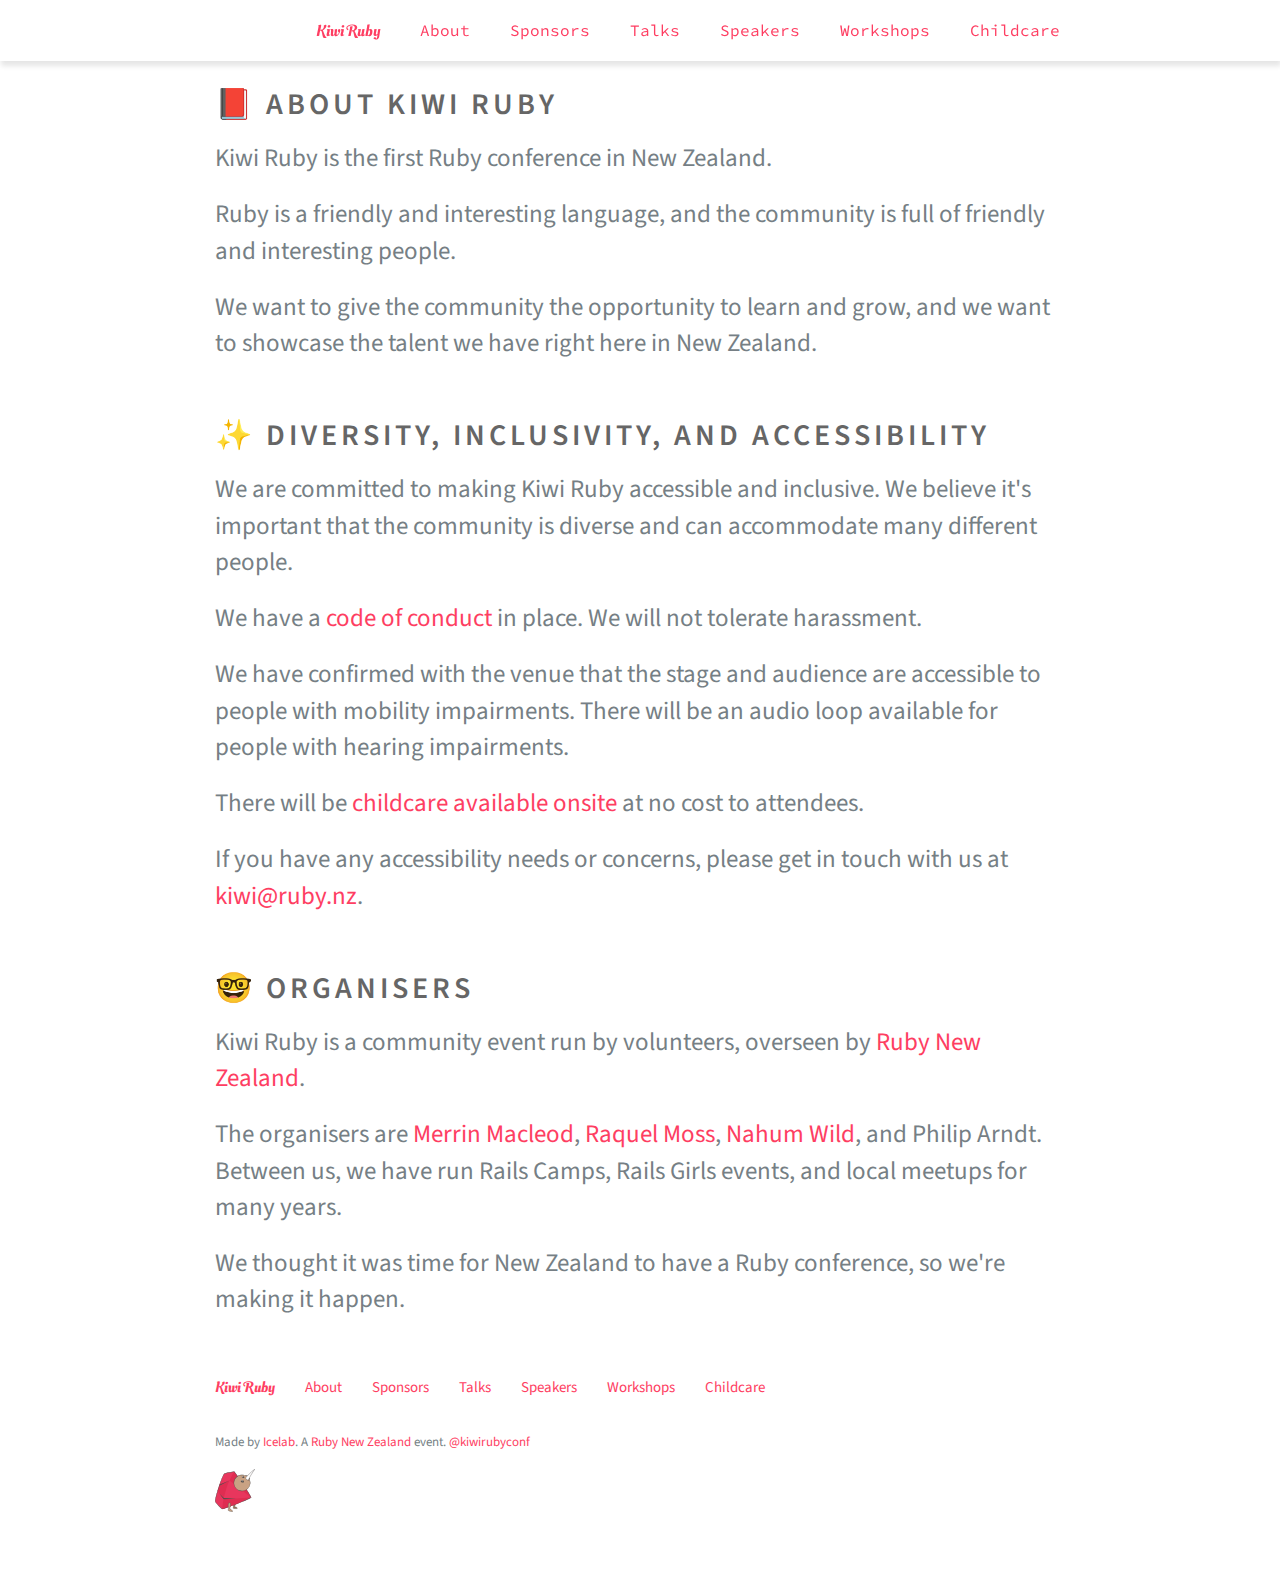
==== commit 89eb683b: "Automated commit at 2017-08-03 10:59:41 UTC by middleman-deploy 2.0.0-alpha" ====
--- a/about/index.html
+++ b/about/index.html
@@ -5,4 +5,4 @@
 })(window,document,'script','https://www.google-analytics.com/analytics.js','ga');
 
 ga('create', 'UA-98197426-1', 'auto');
-ga('send', 'pageview');</script><title>About — Kiwi Ruby</title><title>Kiwi Ruby</title><meta content="Kiwi Ruby is a new Ruby conference being held in Wellington, New Zealand in November 2017. It will be very good." name="description" property="og:description" /><meta content="http://kiwi.ruby.nz/images/opengraph-image.png" property="og:image" /><meta content="500" property="og:image:height" /><meta content="955" property="og:image:width" /><link href="/assets/public.css" rel="stylesheet" type="text/css" /><link href="/images/favicon.png" rel="icon" sizes="32x32" type="image/png" /><script src="https://cdnjs.cloudflare.com/ajax/libs/jquery/3.2.1/jquery.min.js" type="text/javascript">></script><script async="" src="/assets/public.js"></script></head><body class="nav__room"><div class="nav--mobile__show"><i aria-hidden="true" class="fa fa-bars fa-2x"></i></div><div class="nav nav--header"><ul class="nav__content"><li class="nav__item"><a class="swash" href="/">Kiwi&nbsp;Ruby</a></li><li class="nav__item"><a href="/about">About</a></li><li class="nav__item"><a href="/#sponsors">Sponsors</a></li><li class="nav__item"><a href="/talks">Talks</a></li><li class="nav__item"><a href="/speakers">Speakers</a></li><li class="nav__item"><a href="/workshops">Workshops</a></li><li class="nav__item"><a href="/childcare">Childcare</a></li></ul></div><div class="nav nav--mobile"><ul class="nav__content"><li class="nav__item"><a class="swash" href="/">Kiwi&nbsp;Ruby</a></li><li class="nav__item"><a href="/about">About</a></li><li class="nav__item"><a href="/#sponsors">Sponsors</a></li><li class="nav__item"><a href="/talks">Talks</a></li><li class="nav__item"><a href="/speakers">Speakers</a></li><li class="nav__item"><a href="/workshops">Workshops</a></li><li class="nav__item"><a href="/childcare">Childcare</a></li></ul></div><div class="container"><div class="container__inner"><section class="h-lots-of-padding-top"><div class="body-inner-wrapper"><div class="body-inner-wrapper__section" id="about"><h2>📕 About Kiwi Ruby</h2><p>Kiwi Ruby is the first Ruby conference in New Zealand.</p><p>Ruby is a friendly and interesting language, and the community is full of friendly and interesting people.</p><p>We want to give the community the opportunity to learn and grow, and we want to showcase the talent we have right here in New Zealand.</p></div><div class="body-inner-wrapper__section" id="signup"><h2>✨ Diversity, inclusivity, and accessibility</h2><p>We are committed to making Kiwi Ruby accessible and inclusive. We believe it's important that the community is diverse and can accommodate many different people. </p><p>We have a <a href="http://ruby.nz/code-of-conduct">code of conduct</a> in place. We will not tolerate harassment.</p><p>We have confirmed with the venue that the stage and audience are accessible to people with mobility impairments. There will be an audio loop available for people with hearing impairments.</p><p>There will be <a href="/childcare">childcare available onsite</a> at no cost to attendees.</p><p>If you have any accessibility needs or concerns, please get in touch with us at <a href="mailto:kiwi@ruby.nz">kiwi@ruby.nz</a>.</p></div><div class="body-inner-wrapper__section" id="volunteer"><h2>🤓 Organisers</h2><p>Kiwi Ruby is a community event run by volunteers, overseen by <a href="https://www.ruby.nz">Ruby New Zealand</a>.</p><p>The organisers are <a href="https://www.twitter.com/merxplat">Merrin Macleod</a>, <a href="https://www.twitter.com/raquelxmoss">Raquel Moss</a>, <a href="https://www.twitter.com/terrcin">Nahum Wild</a>, and Philip Arndt. Between us, we have run Rails Camps, Rails Girls events, and local meetups for many years.</p><p>We thought it was time for New Zealand to have a Ruby conference, so we're making it happen.</p></div></div></section></div></div><section><div class="footer"><div class="nav nav--footer"><ul class="nav__content"><li class="nav__item"><a class="swash" href="/">Kiwi&nbsp;Ruby</a></li><li class="nav__item"><a href="/about">About</a></li><li class="nav__item"><a href="/#sponsors">Sponsors</a></li><li class="nav__item"><a href="/talks">Talks</a></li><li class="nav__item"><a href="/speakers">Speakers</a></li><li class="nav__item"><a href="/workshops">Workshops</a></li><li class="nav__item"><a href="/childcare">Childcare</a></li></ul></div><div class="footer__credit"><a href="#">Back to top</a>. Made by <a href="http://icelab.com.au">Icelab</a>. A <a href="http://www.ruby.nz">Ruby New Zealand</a>&nbsp;event. <a href="https://twitter.com/KiwiRubyConf">@kiwirubyconf</a></div><div class="footer__birb"><img alt="NZ Rubyconf 2017 mascot" src="/images/gembirb-up.svg" width="50" /></div></div></section></body></html>+ga('send', 'pageview');</script><title>About — Kiwi Ruby</title><title>Kiwi Ruby</title><meta content="Kiwi Ruby is a new Ruby conference being held in Wellington, New Zealand in November 2017. It will be very good." name="description" property="og:description" /><meta content="http://kiwi.ruby.nz/images/opengraph-image.png" property="og:image" /><meta content="500" property="og:image:height" /><meta content="955" property="og:image:width" /><link href="/assets/public.css" rel="stylesheet" type="text/css" /><link href="/images/favicon.png" rel="icon" sizes="32x32" type="image/png" /><script src="https://cdnjs.cloudflare.com/ajax/libs/jquery/3.2.1/jquery.min.js" type="text/javascript">></script><script async="" src="/assets/public.js"></script></head><body class="nav__room"><div class="nav--mobile__show"><i aria-hidden="true" class="fa fa-bars fa-2x"></i></div><div class="nav nav--header"><ul class="nav__content"><li class="nav__item"><a class="swash" href="/">Kiwi&nbsp;Ruby</a></li><li class="nav__item"><a href="/about">About</a></li><li class="nav__item"><a href="/#sponsors">Sponsors</a></li><li class="nav__item"><a href="/talks">Talks</a></li><li class="nav__item"><a href="/speakers">Speakers</a></li><li class="nav__item"><a href="/workshops">Workshops</a></li><li class="nav__item"><a href="/childcare">Childcare</a></li></ul></div><div class="nav nav--mobile"><ul class="nav__content"><li class="nav__item"><a class="swash" href="/">Kiwi&nbsp;Ruby</a></li><li class="nav__item"><a href="/about">About</a></li><li class="nav__item"><a href="/#sponsors">Sponsors</a></li><li class="nav__item"><a href="/talks">Talks</a></li><li class="nav__item"><a href="/speakers">Speakers</a></li><li class="nav__item"><a href="/workshops">Workshops</a></li><li class="nav__item"><a href="/childcare">Childcare</a></li></ul></div><div class="mw-spacer"><div class="container"><section class="h-lots-of-padding-top"><div class="body-inner-wrapper"><div class="body-inner-wrapper__section" id="about"><h2>📕 About Kiwi Ruby</h2><p>Kiwi Ruby is the first Ruby conference in New Zealand.</p><p>Ruby is a friendly and interesting language, and the community is full of friendly and interesting people.</p><p>We want to give the community the opportunity to learn and grow, and we want to showcase the talent we have right here in New Zealand.</p></div><div class="body-inner-wrapper__section" id="signup"><h2>✨ Diversity, inclusivity, and accessibility</h2><p>We are committed to making Kiwi Ruby accessible and inclusive. We believe it's important that the community is diverse and can accommodate many different people. </p><p>We have a <a href="http://ruby.nz/code-of-conduct">code of conduct</a> in place. We will not tolerate harassment.</p><p>We have confirmed with the venue that the stage and audience are accessible to people with mobility impairments. There will be an audio loop available for people with hearing impairments.</p><p>There will be <a href="/childcare">childcare available onsite</a> at no cost to attendees.</p><p>If you have any accessibility needs or concerns, please get in touch with us at <a href="mailto:kiwi@ruby.nz">kiwi@ruby.nz</a>.</p></div><div class="body-inner-wrapper__section" id="volunteer"><h2>🤓 Organisers</h2><p>Kiwi Ruby is a community event run by volunteers, overseen by <a href="http://www.ruby.nz">Ruby New Zealand</a>.</p><p>The organisers are <a href="https://www.twitter.com/merxplat">Merrin Macleod</a>, <a href="https://www.twitter.com/raquelxmoss">Raquel Moss</a>, <a href="https://www.twitter.com/terrcin">Nahum Wild</a>, and Philip Arndt. Between us, we have run Rails Camps, Rails Girls events, and local meetups for many years.</p><p>We thought it was time for New Zealand to have a Ruby conference, so we're making it happen.</p></div></div></section><section><div class="footer"><div class="footer-nav nav--footer"><ul class="footer-nav__list"><li class="footer-nav__list-item"><a class="swash" href="/">Kiwi&nbsp;Ruby</a></li><li class="footer-nav__list-item"><a href="/about">About</a></li><li class="footer-nav__list-item"><a href="/#sponsors">Sponsors</a></li><li class="footer-nav__list-item"><a href="/talks">Talks</a></li><li class="footer-nav__list-item"><a href="/speakers">Speakers</a></li><li class="footer-nav__list-item"><a href="/workshops">Workshops</a></li><li class="footer-nav__list-item"><a href="/childcare">Childcare</a></li></ul></div><div class="footer__credit">Made by <a href="http://icelab.com.au">Icelab</a>. A <a href="http://www.ruby.nz">Ruby New Zealand</a>&nbsp;event. <a href="https://twitter.com/KiwiRubyConf">@kiwirubyconf</a></div><div class="footer__birb"><img alt="NZ Rubyconf 2017 mascot" src="/images/gembirb-up.svg" width="40" /></div></div></section></div></div></body></html>--- a/assets/public.css
+++ b/assets/public.css
@@ -2,4 +2,4 @@
 /*!
  *  Font Awesome 4.7.0 by @davegandy - http://fontawesome.io - @fontawesome
  *  License - http://fontawesome.io/license (Font: SIL OFL 1.1, CSS: MIT License)
- */@font-face{font-family:FontAwesome;src:url(public/fonts/fontawesome-webfont.eot);src:url(public/fonts/fontawesome-webfont.eot?#iefix&v=4.7.0) format("embedded-opentype"),url(public/fonts/fontawesome-webfont.woff2) format("woff2"),url(public/fonts/fontawesome-webfont.woff) format("woff"),url(public/fonts/fontawesome-webfont.ttf) format("truetype"),url(public/fonts/fontawesome-webfont.svg#fontawesomeregular) format("svg");font-weight:400;font-style:normal}.fa{display:inline-block;font:normal normal normal 14px/1 FontAwesome;font-size:inherit;text-rendering:auto;-webkit-font-smoothing:antialiased;-moz-osx-font-smoothing:grayscale}.fa-lg{font-size:1.33333333em;line-height:.75em;vertical-align:-15%}.fa-2x{font-size:2em}.fa-3x{font-size:3em}.fa-4x{font-size:4em}.fa-5x{font-size:5em}.fa-fw{width:1.28571429em;text-align:center}.fa-ul{padding-left:0;margin-left:2.14285714em;list-style-type:none}.fa-ul>li{position:relative}.fa-li{position:absolute;left:-2.14285714em;width:2.14285714em;top:.14285714em;text-align:center}.fa-li.fa-lg{left:-1.85714286em}.fa-border{padding:.2em .25em .15em;border:.08em solid #eee;border-radius:.1em}.fa-pull-left{float:left}.fa-pull-right{float:right}.fa.fa-pull-left{margin-right:.3em}.fa.fa-pull-right{margin-left:.3em}.pull-right{float:right}.pull-left{float:left}.fa.pull-left{margin-right:.3em}.fa.pull-right{margin-left:.3em}.fa-spin{-webkit-animation:fa-spin 2s infinite linear;animation:fa-spin 2s infinite linear}.fa-pulse{-webkit-animation:fa-spin 1s infinite steps(8);animation:fa-spin 1s infinite steps(8)}@-webkit-keyframes fa-spin{0%{-webkit-transform:rotate(0deg);transform:rotate(0deg)}to{-webkit-transform:rotate(359deg);transform:rotate(359deg)}}@keyframes fa-spin{0%{-webkit-transform:rotate(0deg);transform:rotate(0deg)}to{-webkit-transform:rotate(359deg);transform:rotate(359deg)}}.fa-rotate-90{-ms-filter:"progid:DXImageTransform.Microsoft.BasicImage(rotation=1)";-webkit-transform:rotate(90deg);transform:rotate(90deg)}.fa-rotate-180{-ms-filter:"progid:DXImageTransform.Microsoft.BasicImage(rotation=2)";-webkit-transform:rotate(180deg);transform:rotate(180deg)}.fa-rotate-270{-ms-filter:"progid:DXImageTransform.Microsoft.BasicImage(rotation=3)";-webkit-transform:rotate(270deg);transform:rotate(270deg)}.fa-flip-horizontal{-ms-filter:"progid:DXImageTransform.Microsoft.BasicImage(rotation=0, mirror=1)";-webkit-transform:scaleX(-1);transform:scaleX(-1)}.fa-flip-vertical{-ms-filter:"progid:DXImageTransform.Microsoft.BasicImage(rotation=2, mirror=1)";-webkit-transform:scaleY(-1);transform:scaleY(-1)}:root .fa-flip-horizontal,:root .fa-flip-vertical,:root .fa-rotate-90,:root .fa-rotate-180,:root .fa-rotate-270{-webkit-filter:none;filter:none}.fa-stack{position:relative;display:inline-block;width:2em;height:2em;line-height:2em;vertical-align:middle}.fa-stack-1x,.fa-stack-2x{position:absolute;left:0;width:100%;text-align:center}.fa-stack-1x{line-height:inherit}.fa-stack-2x{font-size:2em}.fa-inverse{color:#fff}.fa-glass:before{content:"\F000"}.fa-music:before{content:"\F001"}.fa-search:before{content:"\F002"}.fa-envelope-o:before{content:"\F003"}.fa-heart:before{content:"\F004"}.fa-star:before{content:"\F005"}.fa-star-o:before{content:"\F006"}.fa-user:before{content:"\F007"}.fa-film:before{content:"\F008"}.fa-th-large:before{content:"\F009"}.fa-th:before{content:"\F00A"}.fa-th-list:before{content:"\F00B"}.fa-check:before{content:"\F00C"}.fa-close:before,.fa-remove:before,.fa-times:before{content:"\F00D"}.fa-search-plus:before{content:"\F00E"}.fa-search-minus:before{content:"\F010"}.fa-power-off:before{content:"\F011"}.fa-signal:before{content:"\F012"}.fa-cog:before,.fa-gear:before{content:"\F013"}.fa-trash-o:before{content:"\F014"}.fa-home:before{content:"\F015"}.fa-file-o:before{content:"\F016"}.fa-clock-o:before{content:"\F017"}.fa-road:before{content:"\F018"}.fa-download:before{content:"\F019"}.fa-arrow-circle-o-down:before{content:"\F01A"}.fa-arrow-circle-o-up:before{content:"\F01B"}.fa-inbox:before{content:"\F01C"}.fa-play-circle-o:before{content:"\F01D"}.fa-repeat:before,.fa-rotate-right:before{content:"\F01E"}.fa-refresh:before{content:"\F021"}.fa-list-alt:before{content:"\F022"}.fa-lock:before{content:"\F023"}.fa-flag:before{content:"\F024"}.fa-headphones:before{content:"\F025"}.fa-volume-off:before{content:"\F026"}.fa-volume-down:before{content:"\F027"}.fa-volume-up:before{content:"\F028"}.fa-qrcode:before{content:"\F029"}.fa-barcode:before{content:"\F02A"}.fa-tag:before{content:"\F02B"}.fa-tags:before{content:"\F02C"}.fa-book:before{content:"\F02D"}.fa-bookmark:before{content:"\F02E"}.fa-print:before{content:"\F02F"}.fa-camera:before{content:"\F030"}.fa-font:before{content:"\F031"}.fa-bold:before{content:"\F032"}.fa-italic:before{content:"\F033"}.fa-text-height:before{content:"\F034"}.fa-text-width:before{content:"\F035"}.fa-align-left:before{content:"\F036"}.fa-align-center:before{content:"\F037"}.fa-align-right:before{content:"\F038"}.fa-align-justify:before{content:"\F039"}.fa-list:before{content:"\F03A"}.fa-dedent:before,.fa-outdent:before{content:"\F03B"}.fa-indent:before{content:"\F03C"}.fa-video-camera:before{content:"\F03D"}.fa-image:before,.fa-photo:before,.fa-picture-o:before{content:"\F03E"}.fa-pencil:before{content:"\F040"}.fa-map-marker:before{content:"\F041"}.fa-adjust:before{content:"\F042"}.fa-tint:before{content:"\F043"}.fa-edit:before,.fa-pencil-square-o:before{content:"\F044"}.fa-share-square-o:before{content:"\F045"}.fa-check-square-o:before{content:"\F046"}.fa-arrows:before{content:"\F047"}.fa-step-backward:before{content:"\F048"}.fa-fast-backward:before{content:"\F049"}.fa-backward:before{content:"\F04A"}.fa-play:before{content:"\F04B"}.fa-pause:before{content:"\F04C"}.fa-stop:before{content:"\F04D"}.fa-forward:before{content:"\F04E"}.fa-fast-forward:before{content:"\F050"}.fa-step-forward:before{content:"\F051"}.fa-eject:before{content:"\F052"}.fa-chevron-left:before{content:"\F053"}.fa-chevron-right:before{content:"\F054"}.fa-plus-circle:before{content:"\F055"}.fa-minus-circle:before{content:"\F056"}.fa-times-circle:before{content:"\F057"}.fa-check-circle:before{content:"\F058"}.fa-question-circle:before{content:"\F059"}.fa-info-circle:before{content:"\F05A"}.fa-crosshairs:before{content:"\F05B"}.fa-times-circle-o:before{content:"\F05C"}.fa-check-circle-o:before{content:"\F05D"}.fa-ban:before{content:"\F05E"}.fa-arrow-left:before{content:"\F060"}.fa-arrow-right:before{content:"\F061"}.fa-arrow-up:before{content:"\F062"}.fa-arrow-down:before{content:"\F063"}.fa-mail-forward:before,.fa-share:before{content:"\F064"}.fa-expand:before{content:"\F065"}.fa-compress:before{content:"\F066"}.fa-plus:before{content:"\F067"}.fa-minus:before{content:"\F068"}.fa-asterisk:before{content:"\F069"}.fa-exclamation-circle:before{content:"\F06A"}.fa-gift:before{content:"\F06B"}.fa-leaf:before{content:"\F06C"}.fa-fire:before{content:"\F06D"}.fa-eye:before{content:"\F06E"}.fa-eye-slash:before{content:"\F070"}.fa-exclamation-triangle:before,.fa-warning:before{content:"\F071"}.fa-plane:before{content:"\F072"}.fa-calendar:before{content:"\F073"}.fa-random:before{content:"\F074"}.fa-comment:before{content:"\F075"}.fa-magnet:before{content:"\F076"}.fa-chevron-up:before{content:"\F077"}.fa-chevron-down:before{content:"\F078"}.fa-retweet:before{content:"\F079"}.fa-shopping-cart:before{content:"\F07A"}.fa-folder:before{content:"\F07B"}.fa-folder-open:before{content:"\F07C"}.fa-arrows-v:before{content:"\F07D"}.fa-arrows-h:before{content:"\F07E"}.fa-bar-chart-o:before,.fa-bar-chart:before{content:"\F080"}.fa-twitter-square:before{content:"\F081"}.fa-facebook-square:before{content:"\F082"}.fa-camera-retro:before{content:"\F083"}.fa-key:before{content:"\F084"}.fa-cogs:before,.fa-gears:before{content:"\F085"}.fa-comments:before{content:"\F086"}.fa-thumbs-o-up:before{content:"\F087"}.fa-thumbs-o-down:before{content:"\F088"}.fa-star-half:before{content:"\F089"}.fa-heart-o:before{content:"\F08A"}.fa-sign-out:before{content:"\F08B"}.fa-linkedin-square:before{content:"\F08C"}.fa-thumb-tack:before{content:"\F08D"}.fa-external-link:before{content:"\F08E"}.fa-sign-in:before{content:"\F090"}.fa-trophy:before{content:"\F091"}.fa-github-square:before{content:"\F092"}.fa-upload:before{content:"\F093"}.fa-lemon-o:before{content:"\F094"}.fa-phone:before{content:"\F095"}.fa-square-o:before{content:"\F096"}.fa-bookmark-o:before{content:"\F097"}.fa-phone-square:before{content:"\F098"}.fa-twitter:before{content:"\F099"}.fa-facebook-f:before,.fa-facebook:before{content:"\F09A"}.fa-github:before{content:"\F09B"}.fa-unlock:before{content:"\F09C"}.fa-credit-card:before{content:"\F09D"}.fa-feed:before,.fa-rss:before{content:"\F09E"}.fa-hdd-o:before{content:"\F0A0"}.fa-bullhorn:before{content:"\F0A1"}.fa-bell:before{content:"\F0F3"}.fa-certificate:before{content:"\F0A3"}.fa-hand-o-right:before{content:"\F0A4"}.fa-hand-o-left:before{content:"\F0A5"}.fa-hand-o-up:before{content:"\F0A6"}.fa-hand-o-down:before{content:"\F0A7"}.fa-arrow-circle-left:before{content:"\F0A8"}.fa-arrow-circle-right:before{content:"\F0A9"}.fa-arrow-circle-up:before{content:"\F0AA"}.fa-arrow-circle-down:before{content:"\F0AB"}.fa-globe:before{content:"\F0AC"}.fa-wrench:before{content:"\F0AD"}.fa-tasks:before{content:"\F0AE"}.fa-filter:before{content:"\F0B0"}.fa-briefcase:before{content:"\F0B1"}.fa-arrows-alt:before{content:"\F0B2"}.fa-group:before,.fa-users:before{content:"\F0C0"}.fa-chain:before,.fa-link:before{content:"\F0C1"}.fa-cloud:before{content:"\F0C2"}.fa-flask:before{content:"\F0C3"}.fa-cut:before,.fa-scissors:before{content:"\F0C4"}.fa-copy:before,.fa-files-o:before{content:"\F0C5"}.fa-paperclip:before{content:"\F0C6"}.fa-floppy-o:before,.fa-save:before{content:"\F0C7"}.fa-square:before{content:"\F0C8"}.fa-bars:before,.fa-navicon:before,.fa-reorder:before{content:"\F0C9"}.fa-list-ul:before{content:"\F0CA"}.fa-list-ol:before{content:"\F0CB"}.fa-strikethrough:before{content:"\F0CC"}.fa-underline:before{content:"\F0CD"}.fa-table:before{content:"\F0CE"}.fa-magic:before{content:"\F0D0"}.fa-truck:before{content:"\F0D1"}.fa-pinterest:before{content:"\F0D2"}.fa-pinterest-square:before{content:"\F0D3"}.fa-google-plus-square:before{content:"\F0D4"}.fa-google-plus:before{content:"\F0D5"}.fa-money:before{content:"\F0D6"}.fa-caret-down:before{content:"\F0D7"}.fa-caret-up:before{content:"\F0D8"}.fa-caret-left:before{content:"\F0D9"}.fa-caret-right:before{content:"\F0DA"}.fa-columns:before{content:"\F0DB"}.fa-sort:before,.fa-unsorted:before{content:"\F0DC"}.fa-sort-desc:before,.fa-sort-down:before{content:"\F0DD"}.fa-sort-asc:before,.fa-sort-up:before{content:"\F0DE"}.fa-envelope:before{content:"\F0E0"}.fa-linkedin:before{content:"\F0E1"}.fa-rotate-left:before,.fa-undo:before{content:"\F0E2"}.fa-gavel:before,.fa-legal:before{content:"\F0E3"}.fa-dashboard:before,.fa-tachometer:before{content:"\F0E4"}.fa-comment-o:before{content:"\F0E5"}.fa-comments-o:before{content:"\F0E6"}.fa-bolt:before,.fa-flash:before{content:"\F0E7"}.fa-sitemap:before{content:"\F0E8"}.fa-umbrella:before{content:"\F0E9"}.fa-clipboard:before,.fa-paste:before{content:"\F0EA"}.fa-lightbulb-o:before{content:"\F0EB"}.fa-exchange:before{content:"\F0EC"}.fa-cloud-download:before{content:"\F0ED"}.fa-cloud-upload:before{content:"\F0EE"}.fa-user-md:before{content:"\F0F0"}.fa-stethoscope:before{content:"\F0F1"}.fa-suitcase:before{content:"\F0F2"}.fa-bell-o:before{content:"\F0A2"}.fa-coffee:before{content:"\F0F4"}.fa-cutlery:before{content:"\F0F5"}.fa-file-text-o:before{content:"\F0F6"}.fa-building-o:before{content:"\F0F7"}.fa-hospital-o:before{content:"\F0F8"}.fa-ambulance:before{content:"\F0F9"}.fa-medkit:before{content:"\F0FA"}.fa-fighter-jet:before{content:"\F0FB"}.fa-beer:before{content:"\F0FC"}.fa-h-square:before{content:"\F0FD"}.fa-plus-square:before{content:"\F0FE"}.fa-angle-double-left:before{content:"\F100"}.fa-angle-double-right:before{content:"\F101"}.fa-angle-double-up:before{content:"\F102"}.fa-angle-double-down:before{content:"\F103"}.fa-angle-left:before{content:"\F104"}.fa-angle-right:before{content:"\F105"}.fa-angle-up:before{content:"\F106"}.fa-angle-down:before{content:"\F107"}.fa-desktop:before{content:"\F108"}.fa-laptop:before{content:"\F109"}.fa-tablet:before{content:"\F10A"}.fa-mobile-phone:before,.fa-mobile:before{content:"\F10B"}.fa-circle-o:before{content:"\F10C"}.fa-quote-left:before{content:"\F10D"}.fa-quote-right:before{content:"\F10E"}.fa-spinner:before{content:"\F110"}.fa-circle:before{content:"\F111"}.fa-mail-reply:before,.fa-reply:before{content:"\F112"}.fa-github-alt:before{content:"\F113"}.fa-folder-o:before{content:"\F114"}.fa-folder-open-o:before{content:"\F115"}.fa-smile-o:before{content:"\F118"}.fa-frown-o:before{content:"\F119"}.fa-meh-o:before{content:"\F11A"}.fa-gamepad:before{content:"\F11B"}.fa-keyboard-o:before{content:"\F11C"}.fa-flag-o:before{content:"\F11D"}.fa-flag-checkered:before{content:"\F11E"}.fa-terminal:before{content:"\F120"}.fa-code:before{content:"\F121"}.fa-mail-reply-all:before,.fa-reply-all:before{content:"\F122"}.fa-star-half-empty:before,.fa-star-half-full:before,.fa-star-half-o:before{content:"\F123"}.fa-location-arrow:before{content:"\F124"}.fa-crop:before{content:"\F125"}.fa-code-fork:before{content:"\F126"}.fa-chain-broken:before,.fa-unlink:before{content:"\F127"}.fa-question:before{content:"\F128"}.fa-info:before{content:"\F129"}.fa-exclamation:before{content:"\F12A"}.fa-superscript:before{content:"\F12B"}.fa-subscript:before{content:"\F12C"}.fa-eraser:before{content:"\F12D"}.fa-puzzle-piece:before{content:"\F12E"}.fa-microphone:before{content:"\F130"}.fa-microphone-slash:before{content:"\F131"}.fa-shield:before{content:"\F132"}.fa-calendar-o:before{content:"\F133"}.fa-fire-extinguisher:before{content:"\F134"}.fa-rocket:before{content:"\F135"}.fa-maxcdn:before{content:"\F136"}.fa-chevron-circle-left:before{content:"\F137"}.fa-chevron-circle-right:before{content:"\F138"}.fa-chevron-circle-up:before{content:"\F139"}.fa-chevron-circle-down:before{content:"\F13A"}.fa-html5:before{content:"\F13B"}.fa-css3:before{content:"\F13C"}.fa-anchor:before{content:"\F13D"}.fa-unlock-alt:before{content:"\F13E"}.fa-bullseye:before{content:"\F140"}.fa-ellipsis-h:before{content:"\F141"}.fa-ellipsis-v:before{content:"\F142"}.fa-rss-square:before{content:"\F143"}.fa-play-circle:before{content:"\F144"}.fa-ticket:before{content:"\F145"}.fa-minus-square:before{content:"\F146"}.fa-minus-square-o:before{content:"\F147"}.fa-level-up:before{content:"\F148"}.fa-level-down:before{content:"\F149"}.fa-check-square:before{content:"\F14A"}.fa-pencil-square:before{content:"\F14B"}.fa-external-link-square:before{content:"\F14C"}.fa-share-square:before{content:"\F14D"}.fa-compass:before{content:"\F14E"}.fa-caret-square-o-down:before,.fa-toggle-down:before{content:"\F150"}.fa-caret-square-o-up:before,.fa-toggle-up:before{content:"\F151"}.fa-caret-square-o-right:before,.fa-toggle-right:before{content:"\F152"}.fa-eur:before,.fa-euro:before{content:"\F153"}.fa-gbp:before{content:"\F154"}.fa-dollar:before,.fa-usd:before{content:"\F155"}.fa-inr:before,.fa-rupee:before{content:"\F156"}.fa-cny:before,.fa-jpy:before,.fa-rmb:before,.fa-yen:before{content:"\F157"}.fa-rouble:before,.fa-rub:before,.fa-ruble:before{content:"\F158"}.fa-krw:before,.fa-won:before{content:"\F159"}.fa-bitcoin:before,.fa-btc:before{content:"\F15A"}.fa-file:before{content:"\F15B"}.fa-file-text:before{content:"\F15C"}.fa-sort-alpha-asc:before{content:"\F15D"}.fa-sort-alpha-desc:before{content:"\F15E"}.fa-sort-amount-asc:before{content:"\F160"}.fa-sort-amount-desc:before{content:"\F161"}.fa-sort-numeric-asc:before{content:"\F162"}.fa-sort-numeric-desc:before{content:"\F163"}.fa-thumbs-up:before{content:"\F164"}.fa-thumbs-down:before{content:"\F165"}.fa-youtube-square:before{content:"\F166"}.fa-youtube:before{content:"\F167"}.fa-xing:before{content:"\F168"}.fa-xing-square:before{content:"\F169"}.fa-youtube-play:before{content:"\F16A"}.fa-dropbox:before{content:"\F16B"}.fa-stack-overflow:before{content:"\F16C"}.fa-instagram:before{content:"\F16D"}.fa-flickr:before{content:"\F16E"}.fa-adn:before{content:"\F170"}.fa-bitbucket:before{content:"\F171"}.fa-bitbucket-square:before{content:"\F172"}.fa-tumblr:before{content:"\F173"}.fa-tumblr-square:before{content:"\F174"}.fa-long-arrow-down:before{content:"\F175"}.fa-long-arrow-up:before{content:"\F176"}.fa-long-arrow-left:before{content:"\F177"}.fa-long-arrow-right:before{content:"\F178"}.fa-apple:before{content:"\F179"}.fa-windows:before{content:"\F17A"}.fa-android:before{content:"\F17B"}.fa-linux:before{content:"\F17C"}.fa-dribbble:before{content:"\F17D"}.fa-skype:before{content:"\F17E"}.fa-foursquare:before{content:"\F180"}.fa-trello:before{content:"\F181"}.fa-female:before{content:"\F182"}.fa-male:before{content:"\F183"}.fa-gittip:before,.fa-gratipay:before{content:"\F184"}.fa-sun-o:before{content:"\F185"}.fa-moon-o:before{content:"\F186"}.fa-archive:before{content:"\F187"}.fa-bug:before{content:"\F188"}.fa-vk:before{content:"\F189"}.fa-weibo:before{content:"\F18A"}.fa-renren:before{content:"\F18B"}.fa-pagelines:before{content:"\F18C"}.fa-stack-exchange:before{content:"\F18D"}.fa-arrow-circle-o-right:before{content:"\F18E"}.fa-arrow-circle-o-left:before{content:"\F190"}.fa-caret-square-o-left:before,.fa-toggle-left:before{content:"\F191"}.fa-dot-circle-o:before{content:"\F192"}.fa-wheelchair:before{content:"\F193"}.fa-vimeo-square:before{content:"\F194"}.fa-try:before,.fa-turkish-lira:before{content:"\F195"}.fa-plus-square-o:before{content:"\F196"}.fa-space-shuttle:before{content:"\F197"}.fa-slack:before{content:"\F198"}.fa-envelope-square:before{content:"\F199"}.fa-wordpress:before{content:"\F19A"}.fa-openid:before{content:"\F19B"}.fa-bank:before,.fa-institution:before,.fa-university:before{content:"\F19C"}.fa-graduation-cap:before,.fa-mortar-board:before{content:"\F19D"}.fa-yahoo:before{content:"\F19E"}.fa-google:before{content:"\F1A0"}.fa-reddit:before{content:"\F1A1"}.fa-reddit-square:before{content:"\F1A2"}.fa-stumbleupon-circle:before{content:"\F1A3"}.fa-stumbleupon:before{content:"\F1A4"}.fa-delicious:before{content:"\F1A5"}.fa-digg:before{content:"\F1A6"}.fa-pied-piper-pp:before{content:"\F1A7"}.fa-pied-piper-alt:before{content:"\F1A8"}.fa-drupal:before{content:"\F1A9"}.fa-joomla:before{content:"\F1AA"}.fa-language:before{content:"\F1AB"}.fa-fax:before{content:"\F1AC"}.fa-building:before{content:"\F1AD"}.fa-child:before{content:"\F1AE"}.fa-paw:before{content:"\F1B0"}.fa-spoon:before{content:"\F1B1"}.fa-cube:before{content:"\F1B2"}.fa-cubes:before{content:"\F1B3"}.fa-behance:before{content:"\F1B4"}.fa-behance-square:before{content:"\F1B5"}.fa-steam:before{content:"\F1B6"}.fa-steam-square:before{content:"\F1B7"}.fa-recycle:before{content:"\F1B8"}.fa-automobile:before,.fa-car:before{content:"\F1B9"}.fa-cab:before,.fa-taxi:before{content:"\F1BA"}.fa-tree:before{content:"\F1BB"}.fa-spotify:before{content:"\F1BC"}.fa-deviantart:before{content:"\F1BD"}.fa-soundcloud:before{content:"\F1BE"}.fa-database:before{content:"\F1C0"}.fa-file-pdf-o:before{content:"\F1C1"}.fa-file-word-o:before{content:"\F1C2"}.fa-file-excel-o:before{content:"\F1C3"}.fa-file-powerpoint-o:before{content:"\F1C4"}.fa-file-image-o:before,.fa-file-photo-o:before,.fa-file-picture-o:before{content:"\F1C5"}.fa-file-archive-o:before,.fa-file-zip-o:before{content:"\F1C6"}.fa-file-audio-o:before,.fa-file-sound-o:before{content:"\F1C7"}.fa-file-movie-o:before,.fa-file-video-o:before{content:"\F1C8"}.fa-file-code-o:before{content:"\F1C9"}.fa-vine:before{content:"\F1CA"}.fa-codepen:before{content:"\F1CB"}.fa-jsfiddle:before{content:"\F1CC"}.fa-life-bouy:before,.fa-life-buoy:before,.fa-life-ring:before,.fa-life-saver:before,.fa-support:before{content:"\F1CD"}.fa-circle-o-notch:before{content:"\F1CE"}.fa-ra:before,.fa-rebel:before,.fa-resistance:before{content:"\F1D0"}.fa-empire:before,.fa-ge:before{content:"\F1D1"}.fa-git-square:before{content:"\F1D2"}.fa-git:before{content:"\F1D3"}.fa-hacker-news:before,.fa-y-combinator-square:before,.fa-yc-square:before{content:"\F1D4"}.fa-tencent-weibo:before{content:"\F1D5"}.fa-qq:before{content:"\F1D6"}.fa-wechat:before,.fa-weixin:before{content:"\F1D7"}.fa-paper-plane:before,.fa-send:before{content:"\F1D8"}.fa-paper-plane-o:before,.fa-send-o:before{content:"\F1D9"}.fa-history:before{content:"\F1DA"}.fa-circle-thin:before{content:"\F1DB"}.fa-header:before{content:"\F1DC"}.fa-paragraph:before{content:"\F1DD"}.fa-sliders:before{content:"\F1DE"}.fa-share-alt:before{content:"\F1E0"}.fa-share-alt-square:before{content:"\F1E1"}.fa-bomb:before{content:"\F1E2"}.fa-futbol-o:before,.fa-soccer-ball-o:before{content:"\F1E3"}.fa-tty:before{content:"\F1E4"}.fa-binoculars:before{content:"\F1E5"}.fa-plug:before{content:"\F1E6"}.fa-slideshare:before{content:"\F1E7"}.fa-twitch:before{content:"\F1E8"}.fa-yelp:before{content:"\F1E9"}.fa-newspaper-o:before{content:"\F1EA"}.fa-wifi:before{content:"\F1EB"}.fa-calculator:before{content:"\F1EC"}.fa-paypal:before{content:"\F1ED"}.fa-google-wallet:before{content:"\F1EE"}.fa-cc-visa:before{content:"\F1F0"}.fa-cc-mastercard:before{content:"\F1F1"}.fa-cc-discover:before{content:"\F1F2"}.fa-cc-amex:before{content:"\F1F3"}.fa-cc-paypal:before{content:"\F1F4"}.fa-cc-stripe:before{content:"\F1F5"}.fa-bell-slash:before{content:"\F1F6"}.fa-bell-slash-o:before{content:"\F1F7"}.fa-trash:before{content:"\F1F8"}.fa-copyright:before{content:"\F1F9"}.fa-at:before{content:"\F1FA"}.fa-eyedropper:before{content:"\F1FB"}.fa-paint-brush:before{content:"\F1FC"}.fa-birthday-cake:before{content:"\F1FD"}.fa-area-chart:before{content:"\F1FE"}.fa-pie-chart:before{content:"\F200"}.fa-line-chart:before{content:"\F201"}.fa-lastfm:before{content:"\F202"}.fa-lastfm-square:before{content:"\F203"}.fa-toggle-off:before{content:"\F204"}.fa-toggle-on:before{content:"\F205"}.fa-bicycle:before{content:"\F206"}.fa-bus:before{content:"\F207"}.fa-ioxhost:before{content:"\F208"}.fa-angellist:before{content:"\F209"}.fa-cc:before{content:"\F20A"}.fa-ils:before,.fa-shekel:before,.fa-sheqel:before{content:"\F20B"}.fa-meanpath:before{content:"\F20C"}.fa-buysellads:before{content:"\F20D"}.fa-connectdevelop:before{content:"\F20E"}.fa-dashcube:before{content:"\F210"}.fa-forumbee:before{content:"\F211"}.fa-leanpub:before{content:"\F212"}.fa-sellsy:before{content:"\F213"}.fa-shirtsinbulk:before{content:"\F214"}.fa-simplybuilt:before{content:"\F215"}.fa-skyatlas:before{content:"\F216"}.fa-cart-plus:before{content:"\F217"}.fa-cart-arrow-down:before{content:"\F218"}.fa-diamond:before{content:"\F219"}.fa-ship:before{content:"\F21A"}.fa-user-secret:before{content:"\F21B"}.fa-motorcycle:before{content:"\F21C"}.fa-street-view:before{content:"\F21D"}.fa-heartbeat:before{content:"\F21E"}.fa-venus:before{content:"\F221"}.fa-mars:before{content:"\F222"}.fa-mercury:before{content:"\F223"}.fa-intersex:before,.fa-transgender:before{content:"\F224"}.fa-transgender-alt:before{content:"\F225"}.fa-venus-double:before{content:"\F226"}.fa-mars-double:before{content:"\F227"}.fa-venus-mars:before{content:"\F228"}.fa-mars-stroke:before{content:"\F229"}.fa-mars-stroke-v:before{content:"\F22A"}.fa-mars-stroke-h:before{content:"\F22B"}.fa-neuter:before{content:"\F22C"}.fa-genderless:before{content:"\F22D"}.fa-facebook-official:before{content:"\F230"}.fa-pinterest-p:before{content:"\F231"}.fa-whatsapp:before{content:"\F232"}.fa-server:before{content:"\F233"}.fa-user-plus:before{content:"\F234"}.fa-user-times:before{content:"\F235"}.fa-bed:before,.fa-hotel:before{content:"\F236"}.fa-viacoin:before{content:"\F237"}.fa-train:before{content:"\F238"}.fa-subway:before{content:"\F239"}.fa-medium:before{content:"\F23A"}.fa-y-combinator:before,.fa-yc:before{content:"\F23B"}.fa-optin-monster:before{content:"\F23C"}.fa-opencart:before{content:"\F23D"}.fa-expeditedssl:before{content:"\F23E"}.fa-battery-4:before,.fa-battery-full:before,.fa-battery:before{content:"\F240"}.fa-battery-3:before,.fa-battery-three-quarters:before{content:"\F241"}.fa-battery-2:before,.fa-battery-half:before{content:"\F242"}.fa-battery-1:before,.fa-battery-quarter:before{content:"\F243"}.fa-battery-0:before,.fa-battery-empty:before{content:"\F244"}.fa-mouse-pointer:before{content:"\F245"}.fa-i-cursor:before{content:"\F246"}.fa-object-group:before{content:"\F247"}.fa-object-ungroup:before{content:"\F248"}.fa-sticky-note:before{content:"\F249"}.fa-sticky-note-o:before{content:"\F24A"}.fa-cc-jcb:before{content:"\F24B"}.fa-cc-diners-club:before{content:"\F24C"}.fa-clone:before{content:"\F24D"}.fa-balance-scale:before{content:"\F24E"}.fa-hourglass-o:before{content:"\F250"}.fa-hourglass-1:before,.fa-hourglass-start:before{content:"\F251"}.fa-hourglass-2:before,.fa-hourglass-half:before{content:"\F252"}.fa-hourglass-3:before,.fa-hourglass-end:before{content:"\F253"}.fa-hourglass:before{content:"\F254"}.fa-hand-grab-o:before,.fa-hand-rock-o:before{content:"\F255"}.fa-hand-paper-o:before,.fa-hand-stop-o:before{content:"\F256"}.fa-hand-scissors-o:before{content:"\F257"}.fa-hand-lizard-o:before{content:"\F258"}.fa-hand-spock-o:before{content:"\F259"}.fa-hand-pointer-o:before{content:"\F25A"}.fa-hand-peace-o:before{content:"\F25B"}.fa-trademark:before{content:"\F25C"}.fa-registered:before{content:"\F25D"}.fa-creative-commons:before{content:"\F25E"}.fa-gg:before{content:"\F260"}.fa-gg-circle:before{content:"\F261"}.fa-tripadvisor:before{content:"\F262"}.fa-odnoklassniki:before{content:"\F263"}.fa-odnoklassniki-square:before{content:"\F264"}.fa-get-pocket:before{content:"\F265"}.fa-wikipedia-w:before{content:"\F266"}.fa-safari:before{content:"\F267"}.fa-chrome:before{content:"\F268"}.fa-firefox:before{content:"\F269"}.fa-opera:before{content:"\F26A"}.fa-internet-explorer:before{content:"\F26B"}.fa-television:before,.fa-tv:before{content:"\F26C"}.fa-contao:before{content:"\F26D"}.fa-500px:before{content:"\F26E"}.fa-amazon:before{content:"\F270"}.fa-calendar-plus-o:before{content:"\F271"}.fa-calendar-minus-o:before{content:"\F272"}.fa-calendar-times-o:before{content:"\F273"}.fa-calendar-check-o:before{content:"\F274"}.fa-industry:before{content:"\F275"}.fa-map-pin:before{content:"\F276"}.fa-map-signs:before{content:"\F277"}.fa-map-o:before{content:"\F278"}.fa-map:before{content:"\F279"}.fa-commenting:before{content:"\F27A"}.fa-commenting-o:before{content:"\F27B"}.fa-houzz:before{content:"\F27C"}.fa-vimeo:before{content:"\F27D"}.fa-black-tie:before{content:"\F27E"}.fa-fonticons:before{content:"\F280"}.fa-reddit-alien:before{content:"\F281"}.fa-edge:before{content:"\F282"}.fa-credit-card-alt:before{content:"\F283"}.fa-codiepie:before{content:"\F284"}.fa-modx:before{content:"\F285"}.fa-fort-awesome:before{content:"\F286"}.fa-usb:before{content:"\F287"}.fa-product-hunt:before{content:"\F288"}.fa-mixcloud:before{content:"\F289"}.fa-scribd:before{content:"\F28A"}.fa-pause-circle:before{content:"\F28B"}.fa-pause-circle-o:before{content:"\F28C"}.fa-stop-circle:before{content:"\F28D"}.fa-stop-circle-o:before{content:"\F28E"}.fa-shopping-bag:before{content:"\F290"}.fa-shopping-basket:before{content:"\F291"}.fa-hashtag:before{content:"\F292"}.fa-bluetooth:before{content:"\F293"}.fa-bluetooth-b:before{content:"\F294"}.fa-percent:before{content:"\F295"}.fa-gitlab:before{content:"\F296"}.fa-wpbeginner:before{content:"\F297"}.fa-wpforms:before{content:"\F298"}.fa-envira:before{content:"\F299"}.fa-universal-access:before{content:"\F29A"}.fa-wheelchair-alt:before{content:"\F29B"}.fa-question-circle-o:before{content:"\F29C"}.fa-blind:before{content:"\F29D"}.fa-audio-description:before{content:"\F29E"}.fa-volume-control-phone:before{content:"\F2A0"}.fa-braille:before{content:"\F2A1"}.fa-assistive-listening-systems:before{content:"\F2A2"}.fa-american-sign-language-interpreting:before,.fa-asl-interpreting:before{content:"\F2A3"}.fa-deaf:before,.fa-deafness:before,.fa-hard-of-hearing:before{content:"\F2A4"}.fa-glide:before{content:"\F2A5"}.fa-glide-g:before{content:"\F2A6"}.fa-sign-language:before,.fa-signing:before{content:"\F2A7"}.fa-low-vision:before{content:"\F2A8"}.fa-viadeo:before{content:"\F2A9"}.fa-viadeo-square:before{content:"\F2AA"}.fa-snapchat:before{content:"\F2AB"}.fa-snapchat-ghost:before{content:"\F2AC"}.fa-snapchat-square:before{content:"\F2AD"}.fa-pied-piper:before{content:"\F2AE"}.fa-first-order:before{content:"\F2B0"}.fa-yoast:before{content:"\F2B1"}.fa-themeisle:before{content:"\F2B2"}.fa-google-plus-circle:before,.fa-google-plus-official:before{content:"\F2B3"}.fa-fa:before,.fa-font-awesome:before{content:"\F2B4"}.fa-handshake-o:before{content:"\F2B5"}.fa-envelope-open:before{content:"\F2B6"}.fa-envelope-open-o:before{content:"\F2B7"}.fa-linode:before{content:"\F2B8"}.fa-address-book:before{content:"\F2B9"}.fa-address-book-o:before{content:"\F2BA"}.fa-address-card:before,.fa-vcard:before{content:"\F2BB"}.fa-address-card-o:before,.fa-vcard-o:before{content:"\F2BC"}.fa-user-circle:before{content:"\F2BD"}.fa-user-circle-o:before{content:"\F2BE"}.fa-user-o:before{content:"\F2C0"}.fa-id-badge:before{content:"\F2C1"}.fa-drivers-license:before,.fa-id-card:before{content:"\F2C2"}.fa-drivers-license-o:before,.fa-id-card-o:before{content:"\F2C3"}.fa-quora:before{content:"\F2C4"}.fa-free-code-camp:before{content:"\F2C5"}.fa-telegram:before{content:"\F2C6"}.fa-thermometer-4:before,.fa-thermometer-full:before,.fa-thermometer:before{content:"\F2C7"}.fa-thermometer-3:before,.fa-thermometer-three-quarters:before{content:"\F2C8"}.fa-thermometer-2:before,.fa-thermometer-half:before{content:"\F2C9"}.fa-thermometer-1:before,.fa-thermometer-quarter:before{content:"\F2CA"}.fa-thermometer-0:before,.fa-thermometer-empty:before{content:"\F2CB"}.fa-shower:before{content:"\F2CC"}.fa-bath:before,.fa-bathtub:before,.fa-s15:before{content:"\F2CD"}.fa-podcast:before{content:"\F2CE"}.fa-window-maximize:before{content:"\F2D0"}.fa-window-minimize:before{content:"\F2D1"}.fa-window-restore:before{content:"\F2D2"}.fa-times-rectangle:before,.fa-window-close:before{content:"\F2D3"}.fa-times-rectangle-o:before,.fa-window-close-o:before{content:"\F2D4"}.fa-bandcamp:before{content:"\F2D5"}.fa-grav:before{content:"\F2D6"}.fa-etsy:before{content:"\F2D7"}.fa-imdb:before{content:"\F2D8"}.fa-ravelry:before{content:"\F2D9"}.fa-eercast:before{content:"\F2DA"}.fa-microchip:before{content:"\F2DB"}.fa-snowflake-o:before{content:"\F2DC"}.fa-superpowers:before{content:"\F2DD"}.fa-wpexplorer:before{content:"\F2DE"}.fa-meetup:before{content:"\F2E0"}.sr-only{position:absolute;width:1px;height:1px;padding:0;margin:-1px;overflow:hidden;clip:rect(0,0,0,0);border:0}.sr-only-focusable:active,.sr-only-focusable:focus{position:static;width:auto;height:auto;margin:0;overflow:visible;clip:auto}html{font-size:62.5%}.breakpoint-phone{font-size:52.5%}body{font-smoothing:antialiased;text-rendering:optimizeLegibility;font-size:18px;font-size:1.8rem;line-height:1;color:#767f85;font-family:Source Sans Pro,Helvetica,Arial,sans-serif}.container{max-width:1080px;max-width:108rem;margin:0 auto;padding-left:20px;padding-left:2rem}.breakpoint-phone .container{padding-left:40px;padding-left:4rem}.breakpoint-tablet-wide .container,.breakpoint-tablet .container{padding-left:90px;padding-left:9rem}.breakpoint-desktop-up .container{padding-left:150px;padding-left:15rem}.nav{line-height:30px;line-height:3rem;padding:15px 10px 15px 0;padding:1.5rem 1rem 1.5rem 0;text-align:right}.nav__room{padding-top:60px;padding-top:6rem}.breakpoint-phone .nav--header{display:none}.nav--header{position:fixed;background-color:#fff;width:100%;top:0;z-index:5;box-shadow:1px 5px 5px rgba(0,0,0,.1)}.breakpoint-phone .nav__room{padding:0}.breakpoint-phone .nav__content{display:-webkit-box;display:-ms-flexbox;display:flex;-ms-flex-wrap:wrap;flex-wrap:wrap}.breakpoint-desktop-up .nav--mobile__show,.breakpoint-tablet .nav--mobile__show,.nav.nav--mobile{display:none}.nav--mobile__show{padding:6px;position:fixed;top:0;z-index:2}.breakpoint-phone .nav--mobile .nav__content{padding-bottom:1em;background:#fff;box-shadow:0 3px 8px hsla(0,0%,65%,.43);width:100%;padding-top:10px;z-index:1}.breakpoint-phone .nav.nav--mobile{position:fixed;padding:0;margin:0;top:0;width:100%}.nav__content{max-width:1080px;max-width:108rem;margin:0 auto;text-align:right}.nav__item{color:#fe3e62;display:inline;font-family:Source Code Pro,Courier,monospace;font-size:16px;font-size:1.6rem;padding-left:40px;padding-left:4rem;text-decoration:none}.header{width:100%}.hero{margin-top:50px;margin-top:5rem;margin-bottom:0;width:80%}.hero__logo{display:block;width:100%;max-width:500px;max-width:50rem;height:auto}.hero__hidden{display:none}.hero__slogan{color:#fe3e62;display:block;font-family:YoungSerif,Courier,monospace;font-size:40px;font-size:4rem;line-height:50px;line-height:5rem;margin-bottom:50px;margin-bottom:5rem;max-width:700px;max-width:70rem;margin-top:0}.breakpoint-phone .hero__date{-webkit-transform:none;transform:none}.hero__date{font-family:Source Sans Pro,Helvetica,Arial,sans-serif;text-transform:uppercase;transform:scale(.9);-webkit-transform:scale(.9);-moz-transform:scale(.9);-ms-transform:scale(.9);-o-transform:scale(.9);font-weight:600;font-size:33px;font-size:3.3rem;color:#666;padding-top:8px;padding-top:.8rem;line-height:1;text-align:center;letter-spacing:2px;letter-spacing:.2rem}.breakpoint-phone .hero{width:94%}.breakpoint-phone .hero__logo{max-width:70%;margin-left:auto;margin-right:auto}.breakpoint-phone .hero__slogan{font-size:33px;font-size:3.3rem;line-height:40px;line-height:4rem;text-align:left}.breakpoint-phone .hero__slogan span{font-size:30px;font-size:3rem;line-height:40px;line-height:4rem}.breakpoint-tablet .hero__logo{margin-bottom:-10px;margin-bottom:-1rem;max-width:50%;margin-left:auto;margin-right:auto}.breakpoint-desktop-up .hero__logo-wrapper{display:inline-block;overflow:hidden;vertical-align:middle;padding-top:10px;padding-top:1rem}.breakpoint-desktop-up .hero__logo{margin-left:-380px;margin-left:-38rem;margin-right:0;width:1200px;width:120rem;max-width:600px;max-width:60rem;height:auto;margin-top:20px;margin-top:2rem}.breakpoint-desktop-up .hero__hidden{display:inline;font-size:70px;font-size:7rem;font-family:OleoSwash,Courier,monospace}.breakpoint-desktop-up .hero__slogan{display:inline-block;font-size:50px;font-size:5rem;line-height:55px;line-height:5.5rem;margin-bottom:0;margin-left:30px;margin-left:3rem;margin-right:0;max-width:60%;vertical-align:middle}p{font-size:20px;font-size:2rem;line-height:1.45;margin-bottom:20px;margin-bottom:2rem}p:last-child{margin-bottom:0}.breakpoint-desktop-up p{font-size:25px;font-size:2.5rem}a{text-decoration:none}a,h1{color:#fe3e62}h1{font-size:34px;font-size:3.4rem;font-family:YoungSerif,Courier,monospace;margin-bottom:15px;margin-bottom:1.5rem}h2{color:#666;font-family:Source Sans Pro,Helvetica,Arial,sans-serif;font-size:20px;font-size:2rem;letter-spacing:3.5px;letter-spacing:.35rem;text-transform:uppercase;font-weight:600;margin-top:0;margin-bottom:20px;margin-bottom:2rem}.breakpoint-desktop-up h2{font-size:30px;font-size:3rem;letter-spacing:4px;letter-spacing:.4rem}.breakpoint-desktop-up h1{font-size:40px;font-size:4rem}strong{font-weight:700}.t-list{list-style-type:disc;font-size:20px;font-size:2rem;line-height:1.45;margin-bottom:20px;margin-bottom:2rem}.t-list li{margin-bottom:10px;margin-bottom:1rem}.swash{font-family:OleoSwash,Courier,monospace}.body-inner-wrapper{max-width:90%}.body-inner-wrapper__subtitle{color:#767f85;font-family:Source Code Pro,Courier,monospace;font-size:12px;font-size:1.2rem;margin-left:auto;margin-right:auto}.body-inner-wrapper__section{margin-bottom:70px;margin-bottom:7rem}.breakpoint-phone .body-inner-wrapper{margin-top:0}.button{background-color:#07c199;color:#fff;padding:10px 40px;padding:1rem 4rem;display:inline-block;font-family:Source Sans Pro,Helvetica,Arial,sans-serif;-webkit-font-feature-settings:"c2sc";font-feature-settings:"c2sc";font-variant:small-caps;font-size:1.6em;letter-spacing:.15em;text-align:center;text-decoration:none;text-transform:uppercase;transition:background-color .3s ease;box-shadow:0 .2rem .7rem #c2c2c2;border-radius:3px}.button__text{-ms-flex-line-pack:center;align-content:center;color:#fff;display:-webkit-box;display:-ms-flexbox;display:flex;font-family:Source Sans Pro,Helvetica,Arial,sans-serif;font-size:20px;font-size:2rem;-webkit-box-pack:center;-ms-flex-pack:center;justify-content:center;line-height:50px;line-height:5rem}.button--with-spacing{margin-top:32px;margin-top:3.2rem;margin-bottom:18px;margin-bottom:1.8rem}.breakpoint-phone .button{font-size:16px;font-size:1.6rem;margin-top:-10px;margin-top:-1rem}.footer{margin-bottom:60px;margin-bottom:6rem;text-align:center}.footer__credit{color:#767f85;font-family:Source Code Pro,Courier,monospace;font-size:12px;font-size:1.2rem;margin-top:10px;margin-top:1rem}.footer__credit a{color:#fe3e62;text-decoration:none}.footer__birb{margin-top:20px;margin-top:2rem}.c-sponsor-level__name{font-family:YoungSerif,Courier,monospace;color:#fe3e62;font-size:30px;font-size:3rem;margin-bottom:20px;margin-bottom:2rem;margin-top:30px;margin-top:3rem}.c-sponsor-level{display:-webkit-box;display:-ms-flexbox;display:flex;-ms-flex-wrap:wrap;flex-wrap:wrap;-webkit-box-pack:center;-ms-flex-pack:center;justify-content:center}.c-sponsor-level--size-1 .c-sponsor-level__sponsor{-ms-flex-preferred-size:100%;flex-basis:100%}.breakpoint-desktop-up .c-sponsor-level--size-2 .c-sponsor-level__sponsor{-ms-flex-preferred-size:50%;flex-basis:50%}.breakpoint-desktop-up .c-sponsor-level--size-3 .c-sponsor-level__sponsor{-ms-flex-preferred-size:33%;flex-basis:33%}.breakpoint-desktop-up .c-sponsor-level--size-4 .c-sponsor-level__sponsor{-ms-flex-preferred-size:25%;flex-basis:25%}.breakpoint-desktop-up .c-sponsor-level--size-5 .c-sponsor-level__sponsor{-ms-flex-preferred-size:20%;flex-basis:20%}.c-sponsor-level--size-2 .c-sponsor-level__sponsor{-ms-flex-preferred-size:100%;flex-basis:100%}.c-sponsor-level__sponsor{-ms-flex-preferred-size:50%;flex-basis:50%;-webkit-box-flex:0;-ms-flex-positive:0;flex-grow:0}.c-sponsor{box-sizing:border-box;padding:10px;padding:1rem;text-align:center}.c-sponsor__name{font-family:Source Code Pro,Courier,monospace;margin-bottom:10px;margin-bottom:1rem;margin-top:10px;margin-top:1rem}.c-sponsor__description{max-width:500px;max-width:50rem;margin:10px auto;margin:1rem auto}.c-sponsor__description p{font-family:Source Code Pro,Courier,monospace;font-size:15px;font-size:1.5rem;margin-bottom:10px;margin-bottom:1rem}.c-sponsor__logo{-ms-grid-row:1;grid-row-start:1;-ms-grid-row-span:2;grid-row-end:span 2}.c-sponsor__logo img{max-height:150px;max-width:100%}.c-responsive-map{max-width:800px;position:relative;padding-bottom:55%;height:0;overflow:hidden}.c-responsive-map iframe{position:absolute;top:0;left:0;width:100%!important;height:100%!important}.h-lots-of-padding-top{padding-top:30px;padding-top:3rem}.c-speaker-list,.c-talk-list,.c-workshop-list{display:-webkit-box;display:-ms-flexbox;display:flex;-ms-flex-wrap:wrap;flex-wrap:wrap;-webkit-box-orient:horizontal;-webkit-box-direction:normal;-ms-flex-direction:row;flex-direction:row;-webkit-box-pack:justify;-ms-flex-pack:justify;justify-content:space-between}.c-workshop-list{-webkit-box-orient:vertical;-webkit-box-direction:normal;-ms-flex-direction:column;flex-direction:column}.breakpoint-desktop-up .c-speaker{-ms-flex-preferred-size:45%;flex-basis:45%}.c-workshop__presenter{-webkit-box-orient:vertical;-ms-flex-direction:column;flex-direction:column}.breakpoint-desktop-up .c-workshop__presenter-details,.c-workshop__presenter{display:-webkit-box;display:-ms-flexbox;display:flex;-webkit-box-direction:normal}.breakpoint-desktop-up .c-workshop__presenter-details{-webkit-box-orient:horizontal;-ms-flex-direction:row;flex-direction:row;-webkit-box-pack:justify;-ms-flex-pack:justify;justify-content:space-between;-webkit-box-align:center;-ms-flex-align:center;align-items:center}.c-speaker,.c-workshop{margin:20px;margin:2rem;text-align:center}.c-workshop{display:-webkit-box;display:-ms-flexbox;display:flex;-webkit-box-align:center;-ms-flex-align:center;align-items:center;-webkit-box-orient:vertical;-webkit-box-direction:normal;-ms-flex-direction:column;flex-direction:column}.c-workshop__presenter-details .c-speaker__avatar{-ms-flex-preferred-size:25%;flex-basis:25%}.c-workshop__presenter-details .c-workshop__presenter-bio{-ms-flex-preferred-size:65%;flex-basis:65%}.c-speaker__talk-title,.c-workshop__title{font-family:YoungSerif,Courier,monospace;color:#fe3e62;font-size:30px;font-size:3rem;margin-bottom:20px;margin-bottom:2rem;margin-top:30px;margin-top:3rem}.c-speaker__name{max-width:500px;max-width:50rem;margin:10px auto;margin:1rem auto}.c-speaker__bio p,.c-speaker__talk-description p,.c-talk__abstract p,.c-workshop__description p,.c-workshop__detail p,.c-workshop__presenter-bio p{font-family:Source Code Pro,Courier,monospace;font-size:15px;font-size:1.5rem;margin-bottom:10px;margin-bottom:1rem}.c-speaker__avatar{border-radius:50%;max-width:250px;max-height:250px}+ */@font-face{font-family:FontAwesome;src:url(public/fonts/fontawesome-webfont.eot);src:url(public/fonts/fontawesome-webfont.eot?#iefix&v=4.7.0) format("embedded-opentype"),url(public/fonts/fontawesome-webfont.woff2) format("woff2"),url(public/fonts/fontawesome-webfont.woff) format("woff"),url(public/fonts/fontawesome-webfont.ttf) format("truetype"),url(public/fonts/fontawesome-webfont.svg#fontawesomeregular) format("svg");font-weight:400;font-style:normal}.fa{display:inline-block;font:normal normal normal 14px/1 FontAwesome;font-size:inherit;text-rendering:auto;-webkit-font-smoothing:antialiased;-moz-osx-font-smoothing:grayscale}.fa-lg{font-size:1.33333333em;line-height:.75em;vertical-align:-15%}.fa-2x{font-size:2em}.fa-3x{font-size:3em}.fa-4x{font-size:4em}.fa-5x{font-size:5em}.fa-fw{width:1.28571429em;text-align:center}.fa-ul{padding-left:0;margin-left:2.14285714em;list-style-type:none}.fa-ul>li{position:relative}.fa-li{position:absolute;left:-2.14285714em;width:2.14285714em;top:.14285714em;text-align:center}.fa-li.fa-lg{left:-1.85714286em}.fa-border{padding:.2em .25em .15em;border:.08em solid #eee;border-radius:.1em}.fa-pull-left{float:left}.fa-pull-right{float:right}.fa.fa-pull-left{margin-right:.3em}.fa.fa-pull-right{margin-left:.3em}.pull-right{float:right}.pull-left{float:left}.fa.pull-left{margin-right:.3em}.fa.pull-right{margin-left:.3em}.fa-spin{-webkit-animation:fa-spin 2s infinite linear;animation:fa-spin 2s infinite linear}.fa-pulse{-webkit-animation:fa-spin 1s infinite steps(8);animation:fa-spin 1s infinite steps(8)}@-webkit-keyframes fa-spin{0%{-webkit-transform:rotate(0deg);transform:rotate(0deg)}to{-webkit-transform:rotate(359deg);transform:rotate(359deg)}}@keyframes fa-spin{0%{-webkit-transform:rotate(0deg);transform:rotate(0deg)}to{-webkit-transform:rotate(359deg);transform:rotate(359deg)}}.fa-rotate-90{-ms-filter:"progid:DXImageTransform.Microsoft.BasicImage(rotation=1)";-webkit-transform:rotate(90deg);transform:rotate(90deg)}.fa-rotate-180{-ms-filter:"progid:DXImageTransform.Microsoft.BasicImage(rotation=2)";-webkit-transform:rotate(180deg);transform:rotate(180deg)}.fa-rotate-270{-ms-filter:"progid:DXImageTransform.Microsoft.BasicImage(rotation=3)";-webkit-transform:rotate(270deg);transform:rotate(270deg)}.fa-flip-horizontal{-ms-filter:"progid:DXImageTransform.Microsoft.BasicImage(rotation=0, mirror=1)";-webkit-transform:scaleX(-1);transform:scaleX(-1)}.fa-flip-vertical{-ms-filter:"progid:DXImageTransform.Microsoft.BasicImage(rotation=2, mirror=1)";-webkit-transform:scaleY(-1);transform:scaleY(-1)}:root .fa-flip-horizontal,:root .fa-flip-vertical,:root .fa-rotate-90,:root .fa-rotate-180,:root .fa-rotate-270{-webkit-filter:none;filter:none}.fa-stack{position:relative;display:inline-block;width:2em;height:2em;line-height:2em;vertical-align:middle}.fa-stack-1x,.fa-stack-2x{position:absolute;left:0;width:100%;text-align:center}.fa-stack-1x{line-height:inherit}.fa-stack-2x{font-size:2em}.fa-inverse{color:#fff}.fa-glass:before{content:"\F000"}.fa-music:before{content:"\F001"}.fa-search:before{content:"\F002"}.fa-envelope-o:before{content:"\F003"}.fa-heart:before{content:"\F004"}.fa-star:before{content:"\F005"}.fa-star-o:before{content:"\F006"}.fa-user:before{content:"\F007"}.fa-film:before{content:"\F008"}.fa-th-large:before{content:"\F009"}.fa-th:before{content:"\F00A"}.fa-th-list:before{content:"\F00B"}.fa-check:before{content:"\F00C"}.fa-close:before,.fa-remove:before,.fa-times:before{content:"\F00D"}.fa-search-plus:before{content:"\F00E"}.fa-search-minus:before{content:"\F010"}.fa-power-off:before{content:"\F011"}.fa-signal:before{content:"\F012"}.fa-cog:before,.fa-gear:before{content:"\F013"}.fa-trash-o:before{content:"\F014"}.fa-home:before{content:"\F015"}.fa-file-o:before{content:"\F016"}.fa-clock-o:before{content:"\F017"}.fa-road:before{content:"\F018"}.fa-download:before{content:"\F019"}.fa-arrow-circle-o-down:before{content:"\F01A"}.fa-arrow-circle-o-up:before{content:"\F01B"}.fa-inbox:before{content:"\F01C"}.fa-play-circle-o:before{content:"\F01D"}.fa-repeat:before,.fa-rotate-right:before{content:"\F01E"}.fa-refresh:before{content:"\F021"}.fa-list-alt:before{content:"\F022"}.fa-lock:before{content:"\F023"}.fa-flag:before{content:"\F024"}.fa-headphones:before{content:"\F025"}.fa-volume-off:before{content:"\F026"}.fa-volume-down:before{content:"\F027"}.fa-volume-up:before{content:"\F028"}.fa-qrcode:before{content:"\F029"}.fa-barcode:before{content:"\F02A"}.fa-tag:before{content:"\F02B"}.fa-tags:before{content:"\F02C"}.fa-book:before{content:"\F02D"}.fa-bookmark:before{content:"\F02E"}.fa-print:before{content:"\F02F"}.fa-camera:before{content:"\F030"}.fa-font:before{content:"\F031"}.fa-bold:before{content:"\F032"}.fa-italic:before{content:"\F033"}.fa-text-height:before{content:"\F034"}.fa-text-width:before{content:"\F035"}.fa-align-left:before{content:"\F036"}.fa-align-center:before{content:"\F037"}.fa-align-right:before{content:"\F038"}.fa-align-justify:before{content:"\F039"}.fa-list:before{content:"\F03A"}.fa-dedent:before,.fa-outdent:before{content:"\F03B"}.fa-indent:before{content:"\F03C"}.fa-video-camera:before{content:"\F03D"}.fa-image:before,.fa-photo:before,.fa-picture-o:before{content:"\F03E"}.fa-pencil:before{content:"\F040"}.fa-map-marker:before{content:"\F041"}.fa-adjust:before{content:"\F042"}.fa-tint:before{content:"\F043"}.fa-edit:before,.fa-pencil-square-o:before{content:"\F044"}.fa-share-square-o:before{content:"\F045"}.fa-check-square-o:before{content:"\F046"}.fa-arrows:before{content:"\F047"}.fa-step-backward:before{content:"\F048"}.fa-fast-backward:before{content:"\F049"}.fa-backward:before{content:"\F04A"}.fa-play:before{content:"\F04B"}.fa-pause:before{content:"\F04C"}.fa-stop:before{content:"\F04D"}.fa-forward:before{content:"\F04E"}.fa-fast-forward:before{content:"\F050"}.fa-step-forward:before{content:"\F051"}.fa-eject:before{content:"\F052"}.fa-chevron-left:before{content:"\F053"}.fa-chevron-right:before{content:"\F054"}.fa-plus-circle:before{content:"\F055"}.fa-minus-circle:before{content:"\F056"}.fa-times-circle:before{content:"\F057"}.fa-check-circle:before{content:"\F058"}.fa-question-circle:before{content:"\F059"}.fa-info-circle:before{content:"\F05A"}.fa-crosshairs:before{content:"\F05B"}.fa-times-circle-o:before{content:"\F05C"}.fa-check-circle-o:before{content:"\F05D"}.fa-ban:before{content:"\F05E"}.fa-arrow-left:before{content:"\F060"}.fa-arrow-right:before{content:"\F061"}.fa-arrow-up:before{content:"\F062"}.fa-arrow-down:before{content:"\F063"}.fa-mail-forward:before,.fa-share:before{content:"\F064"}.fa-expand:before{content:"\F065"}.fa-compress:before{content:"\F066"}.fa-plus:before{content:"\F067"}.fa-minus:before{content:"\F068"}.fa-asterisk:before{content:"\F069"}.fa-exclamation-circle:before{content:"\F06A"}.fa-gift:before{content:"\F06B"}.fa-leaf:before{content:"\F06C"}.fa-fire:before{content:"\F06D"}.fa-eye:before{content:"\F06E"}.fa-eye-slash:before{content:"\F070"}.fa-exclamation-triangle:before,.fa-warning:before{content:"\F071"}.fa-plane:before{content:"\F072"}.fa-calendar:before{content:"\F073"}.fa-random:before{content:"\F074"}.fa-comment:before{content:"\F075"}.fa-magnet:before{content:"\F076"}.fa-chevron-up:before{content:"\F077"}.fa-chevron-down:before{content:"\F078"}.fa-retweet:before{content:"\F079"}.fa-shopping-cart:before{content:"\F07A"}.fa-folder:before{content:"\F07B"}.fa-folder-open:before{content:"\F07C"}.fa-arrows-v:before{content:"\F07D"}.fa-arrows-h:before{content:"\F07E"}.fa-bar-chart-o:before,.fa-bar-chart:before{content:"\F080"}.fa-twitter-square:before{content:"\F081"}.fa-facebook-square:before{content:"\F082"}.fa-camera-retro:before{content:"\F083"}.fa-key:before{content:"\F084"}.fa-cogs:before,.fa-gears:before{content:"\F085"}.fa-comments:before{content:"\F086"}.fa-thumbs-o-up:before{content:"\F087"}.fa-thumbs-o-down:before{content:"\F088"}.fa-star-half:before{content:"\F089"}.fa-heart-o:before{content:"\F08A"}.fa-sign-out:before{content:"\F08B"}.fa-linkedin-square:before{content:"\F08C"}.fa-thumb-tack:before{content:"\F08D"}.fa-external-link:before{content:"\F08E"}.fa-sign-in:before{content:"\F090"}.fa-trophy:before{content:"\F091"}.fa-github-square:before{content:"\F092"}.fa-upload:before{content:"\F093"}.fa-lemon-o:before{content:"\F094"}.fa-phone:before{content:"\F095"}.fa-square-o:before{content:"\F096"}.fa-bookmark-o:before{content:"\F097"}.fa-phone-square:before{content:"\F098"}.fa-twitter:before{content:"\F099"}.fa-facebook-f:before,.fa-facebook:before{content:"\F09A"}.fa-github:before{content:"\F09B"}.fa-unlock:before{content:"\F09C"}.fa-credit-card:before{content:"\F09D"}.fa-feed:before,.fa-rss:before{content:"\F09E"}.fa-hdd-o:before{content:"\F0A0"}.fa-bullhorn:before{content:"\F0A1"}.fa-bell:before{content:"\F0F3"}.fa-certificate:before{content:"\F0A3"}.fa-hand-o-right:before{content:"\F0A4"}.fa-hand-o-left:before{content:"\F0A5"}.fa-hand-o-up:before{content:"\F0A6"}.fa-hand-o-down:before{content:"\F0A7"}.fa-arrow-circle-left:before{content:"\F0A8"}.fa-arrow-circle-right:before{content:"\F0A9"}.fa-arrow-circle-up:before{content:"\F0AA"}.fa-arrow-circle-down:before{content:"\F0AB"}.fa-globe:before{content:"\F0AC"}.fa-wrench:before{content:"\F0AD"}.fa-tasks:before{content:"\F0AE"}.fa-filter:before{content:"\F0B0"}.fa-briefcase:before{content:"\F0B1"}.fa-arrows-alt:before{content:"\F0B2"}.fa-group:before,.fa-users:before{content:"\F0C0"}.fa-chain:before,.fa-link:before{content:"\F0C1"}.fa-cloud:before{content:"\F0C2"}.fa-flask:before{content:"\F0C3"}.fa-cut:before,.fa-scissors:before{content:"\F0C4"}.fa-copy:before,.fa-files-o:before{content:"\F0C5"}.fa-paperclip:before{content:"\F0C6"}.fa-floppy-o:before,.fa-save:before{content:"\F0C7"}.fa-square:before{content:"\F0C8"}.fa-bars:before,.fa-navicon:before,.fa-reorder:before{content:"\F0C9"}.fa-list-ul:before{content:"\F0CA"}.fa-list-ol:before{content:"\F0CB"}.fa-strikethrough:before{content:"\F0CC"}.fa-underline:before{content:"\F0CD"}.fa-table:before{content:"\F0CE"}.fa-magic:before{content:"\F0D0"}.fa-truck:before{content:"\F0D1"}.fa-pinterest:before{content:"\F0D2"}.fa-pinterest-square:before{content:"\F0D3"}.fa-google-plus-square:before{content:"\F0D4"}.fa-google-plus:before{content:"\F0D5"}.fa-money:before{content:"\F0D6"}.fa-caret-down:before{content:"\F0D7"}.fa-caret-up:before{content:"\F0D8"}.fa-caret-left:before{content:"\F0D9"}.fa-caret-right:before{content:"\F0DA"}.fa-columns:before{content:"\F0DB"}.fa-sort:before,.fa-unsorted:before{content:"\F0DC"}.fa-sort-desc:before,.fa-sort-down:before{content:"\F0DD"}.fa-sort-asc:before,.fa-sort-up:before{content:"\F0DE"}.fa-envelope:before{content:"\F0E0"}.fa-linkedin:before{content:"\F0E1"}.fa-rotate-left:before,.fa-undo:before{content:"\F0E2"}.fa-gavel:before,.fa-legal:before{content:"\F0E3"}.fa-dashboard:before,.fa-tachometer:before{content:"\F0E4"}.fa-comment-o:before{content:"\F0E5"}.fa-comments-o:before{content:"\F0E6"}.fa-bolt:before,.fa-flash:before{content:"\F0E7"}.fa-sitemap:before{content:"\F0E8"}.fa-umbrella:before{content:"\F0E9"}.fa-clipboard:before,.fa-paste:before{content:"\F0EA"}.fa-lightbulb-o:before{content:"\F0EB"}.fa-exchange:before{content:"\F0EC"}.fa-cloud-download:before{content:"\F0ED"}.fa-cloud-upload:before{content:"\F0EE"}.fa-user-md:before{content:"\F0F0"}.fa-stethoscope:before{content:"\F0F1"}.fa-suitcase:before{content:"\F0F2"}.fa-bell-o:before{content:"\F0A2"}.fa-coffee:before{content:"\F0F4"}.fa-cutlery:before{content:"\F0F5"}.fa-file-text-o:before{content:"\F0F6"}.fa-building-o:before{content:"\F0F7"}.fa-hospital-o:before{content:"\F0F8"}.fa-ambulance:before{content:"\F0F9"}.fa-medkit:before{content:"\F0FA"}.fa-fighter-jet:before{content:"\F0FB"}.fa-beer:before{content:"\F0FC"}.fa-h-square:before{content:"\F0FD"}.fa-plus-square:before{content:"\F0FE"}.fa-angle-double-left:before{content:"\F100"}.fa-angle-double-right:before{content:"\F101"}.fa-angle-double-up:before{content:"\F102"}.fa-angle-double-down:before{content:"\F103"}.fa-angle-left:before{content:"\F104"}.fa-angle-right:before{content:"\F105"}.fa-angle-up:before{content:"\F106"}.fa-angle-down:before{content:"\F107"}.fa-desktop:before{content:"\F108"}.fa-laptop:before{content:"\F109"}.fa-tablet:before{content:"\F10A"}.fa-mobile-phone:before,.fa-mobile:before{content:"\F10B"}.fa-circle-o:before{content:"\F10C"}.fa-quote-left:before{content:"\F10D"}.fa-quote-right:before{content:"\F10E"}.fa-spinner:before{content:"\F110"}.fa-circle:before{content:"\F111"}.fa-mail-reply:before,.fa-reply:before{content:"\F112"}.fa-github-alt:before{content:"\F113"}.fa-folder-o:before{content:"\F114"}.fa-folder-open-o:before{content:"\F115"}.fa-smile-o:before{content:"\F118"}.fa-frown-o:before{content:"\F119"}.fa-meh-o:before{content:"\F11A"}.fa-gamepad:before{content:"\F11B"}.fa-keyboard-o:before{content:"\F11C"}.fa-flag-o:before{content:"\F11D"}.fa-flag-checkered:before{content:"\F11E"}.fa-terminal:before{content:"\F120"}.fa-code:before{content:"\F121"}.fa-mail-reply-all:before,.fa-reply-all:before{content:"\F122"}.fa-star-half-empty:before,.fa-star-half-full:before,.fa-star-half-o:before{content:"\F123"}.fa-location-arrow:before{content:"\F124"}.fa-crop:before{content:"\F125"}.fa-code-fork:before{content:"\F126"}.fa-chain-broken:before,.fa-unlink:before{content:"\F127"}.fa-question:before{content:"\F128"}.fa-info:before{content:"\F129"}.fa-exclamation:before{content:"\F12A"}.fa-superscript:before{content:"\F12B"}.fa-subscript:before{content:"\F12C"}.fa-eraser:before{content:"\F12D"}.fa-puzzle-piece:before{content:"\F12E"}.fa-microphone:before{content:"\F130"}.fa-microphone-slash:before{content:"\F131"}.fa-shield:before{content:"\F132"}.fa-calendar-o:before{content:"\F133"}.fa-fire-extinguisher:before{content:"\F134"}.fa-rocket:before{content:"\F135"}.fa-maxcdn:before{content:"\F136"}.fa-chevron-circle-left:before{content:"\F137"}.fa-chevron-circle-right:before{content:"\F138"}.fa-chevron-circle-up:before{content:"\F139"}.fa-chevron-circle-down:before{content:"\F13A"}.fa-html5:before{content:"\F13B"}.fa-css3:before{content:"\F13C"}.fa-anchor:before{content:"\F13D"}.fa-unlock-alt:before{content:"\F13E"}.fa-bullseye:before{content:"\F140"}.fa-ellipsis-h:before{content:"\F141"}.fa-ellipsis-v:before{content:"\F142"}.fa-rss-square:before{content:"\F143"}.fa-play-circle:before{content:"\F144"}.fa-ticket:before{content:"\F145"}.fa-minus-square:before{content:"\F146"}.fa-minus-square-o:before{content:"\F147"}.fa-level-up:before{content:"\F148"}.fa-level-down:before{content:"\F149"}.fa-check-square:before{content:"\F14A"}.fa-pencil-square:before{content:"\F14B"}.fa-external-link-square:before{content:"\F14C"}.fa-share-square:before{content:"\F14D"}.fa-compass:before{content:"\F14E"}.fa-caret-square-o-down:before,.fa-toggle-down:before{content:"\F150"}.fa-caret-square-o-up:before,.fa-toggle-up:before{content:"\F151"}.fa-caret-square-o-right:before,.fa-toggle-right:before{content:"\F152"}.fa-eur:before,.fa-euro:before{content:"\F153"}.fa-gbp:before{content:"\F154"}.fa-dollar:before,.fa-usd:before{content:"\F155"}.fa-inr:before,.fa-rupee:before{content:"\F156"}.fa-cny:before,.fa-jpy:before,.fa-rmb:before,.fa-yen:before{content:"\F157"}.fa-rouble:before,.fa-rub:before,.fa-ruble:before{content:"\F158"}.fa-krw:before,.fa-won:before{content:"\F159"}.fa-bitcoin:before,.fa-btc:before{content:"\F15A"}.fa-file:before{content:"\F15B"}.fa-file-text:before{content:"\F15C"}.fa-sort-alpha-asc:before{content:"\F15D"}.fa-sort-alpha-desc:before{content:"\F15E"}.fa-sort-amount-asc:before{content:"\F160"}.fa-sort-amount-desc:before{content:"\F161"}.fa-sort-numeric-asc:before{content:"\F162"}.fa-sort-numeric-desc:before{content:"\F163"}.fa-thumbs-up:before{content:"\F164"}.fa-thumbs-down:before{content:"\F165"}.fa-youtube-square:before{content:"\F166"}.fa-youtube:before{content:"\F167"}.fa-xing:before{content:"\F168"}.fa-xing-square:before{content:"\F169"}.fa-youtube-play:before{content:"\F16A"}.fa-dropbox:before{content:"\F16B"}.fa-stack-overflow:before{content:"\F16C"}.fa-instagram:before{content:"\F16D"}.fa-flickr:before{content:"\F16E"}.fa-adn:before{content:"\F170"}.fa-bitbucket:before{content:"\F171"}.fa-bitbucket-square:before{content:"\F172"}.fa-tumblr:before{content:"\F173"}.fa-tumblr-square:before{content:"\F174"}.fa-long-arrow-down:before{content:"\F175"}.fa-long-arrow-up:before{content:"\F176"}.fa-long-arrow-left:before{content:"\F177"}.fa-long-arrow-right:before{content:"\F178"}.fa-apple:before{content:"\F179"}.fa-windows:before{content:"\F17A"}.fa-android:before{content:"\F17B"}.fa-linux:before{content:"\F17C"}.fa-dribbble:before{content:"\F17D"}.fa-skype:before{content:"\F17E"}.fa-foursquare:before{content:"\F180"}.fa-trello:before{content:"\F181"}.fa-female:before{content:"\F182"}.fa-male:before{content:"\F183"}.fa-gittip:before,.fa-gratipay:before{content:"\F184"}.fa-sun-o:before{content:"\F185"}.fa-moon-o:before{content:"\F186"}.fa-archive:before{content:"\F187"}.fa-bug:before{content:"\F188"}.fa-vk:before{content:"\F189"}.fa-weibo:before{content:"\F18A"}.fa-renren:before{content:"\F18B"}.fa-pagelines:before{content:"\F18C"}.fa-stack-exchange:before{content:"\F18D"}.fa-arrow-circle-o-right:before{content:"\F18E"}.fa-arrow-circle-o-left:before{content:"\F190"}.fa-caret-square-o-left:before,.fa-toggle-left:before{content:"\F191"}.fa-dot-circle-o:before{content:"\F192"}.fa-wheelchair:before{content:"\F193"}.fa-vimeo-square:before{content:"\F194"}.fa-try:before,.fa-turkish-lira:before{content:"\F195"}.fa-plus-square-o:before{content:"\F196"}.fa-space-shuttle:before{content:"\F197"}.fa-slack:before{content:"\F198"}.fa-envelope-square:before{content:"\F199"}.fa-wordpress:before{content:"\F19A"}.fa-openid:before{content:"\F19B"}.fa-bank:before,.fa-institution:before,.fa-university:before{content:"\F19C"}.fa-graduation-cap:before,.fa-mortar-board:before{content:"\F19D"}.fa-yahoo:before{content:"\F19E"}.fa-google:before{content:"\F1A0"}.fa-reddit:before{content:"\F1A1"}.fa-reddit-square:before{content:"\F1A2"}.fa-stumbleupon-circle:before{content:"\F1A3"}.fa-stumbleupon:before{content:"\F1A4"}.fa-delicious:before{content:"\F1A5"}.fa-digg:before{content:"\F1A6"}.fa-pied-piper-pp:before{content:"\F1A7"}.fa-pied-piper-alt:before{content:"\F1A8"}.fa-drupal:before{content:"\F1A9"}.fa-joomla:before{content:"\F1AA"}.fa-language:before{content:"\F1AB"}.fa-fax:before{content:"\F1AC"}.fa-building:before{content:"\F1AD"}.fa-child:before{content:"\F1AE"}.fa-paw:before{content:"\F1B0"}.fa-spoon:before{content:"\F1B1"}.fa-cube:before{content:"\F1B2"}.fa-cubes:before{content:"\F1B3"}.fa-behance:before{content:"\F1B4"}.fa-behance-square:before{content:"\F1B5"}.fa-steam:before{content:"\F1B6"}.fa-steam-square:before{content:"\F1B7"}.fa-recycle:before{content:"\F1B8"}.fa-automobile:before,.fa-car:before{content:"\F1B9"}.fa-cab:before,.fa-taxi:before{content:"\F1BA"}.fa-tree:before{content:"\F1BB"}.fa-spotify:before{content:"\F1BC"}.fa-deviantart:before{content:"\F1BD"}.fa-soundcloud:before{content:"\F1BE"}.fa-database:before{content:"\F1C0"}.fa-file-pdf-o:before{content:"\F1C1"}.fa-file-word-o:before{content:"\F1C2"}.fa-file-excel-o:before{content:"\F1C3"}.fa-file-powerpoint-o:before{content:"\F1C4"}.fa-file-image-o:before,.fa-file-photo-o:before,.fa-file-picture-o:before{content:"\F1C5"}.fa-file-archive-o:before,.fa-file-zip-o:before{content:"\F1C6"}.fa-file-audio-o:before,.fa-file-sound-o:before{content:"\F1C7"}.fa-file-movie-o:before,.fa-file-video-o:before{content:"\F1C8"}.fa-file-code-o:before{content:"\F1C9"}.fa-vine:before{content:"\F1CA"}.fa-codepen:before{content:"\F1CB"}.fa-jsfiddle:before{content:"\F1CC"}.fa-life-bouy:before,.fa-life-buoy:before,.fa-life-ring:before,.fa-life-saver:before,.fa-support:before{content:"\F1CD"}.fa-circle-o-notch:before{content:"\F1CE"}.fa-ra:before,.fa-rebel:before,.fa-resistance:before{content:"\F1D0"}.fa-empire:before,.fa-ge:before{content:"\F1D1"}.fa-git-square:before{content:"\F1D2"}.fa-git:before{content:"\F1D3"}.fa-hacker-news:before,.fa-y-combinator-square:before,.fa-yc-square:before{content:"\F1D4"}.fa-tencent-weibo:before{content:"\F1D5"}.fa-qq:before{content:"\F1D6"}.fa-wechat:before,.fa-weixin:before{content:"\F1D7"}.fa-paper-plane:before,.fa-send:before{content:"\F1D8"}.fa-paper-plane-o:before,.fa-send-o:before{content:"\F1D9"}.fa-history:before{content:"\F1DA"}.fa-circle-thin:before{content:"\F1DB"}.fa-header:before{content:"\F1DC"}.fa-paragraph:before{content:"\F1DD"}.fa-sliders:before{content:"\F1DE"}.fa-share-alt:before{content:"\F1E0"}.fa-share-alt-square:before{content:"\F1E1"}.fa-bomb:before{content:"\F1E2"}.fa-futbol-o:before,.fa-soccer-ball-o:before{content:"\F1E3"}.fa-tty:before{content:"\F1E4"}.fa-binoculars:before{content:"\F1E5"}.fa-plug:before{content:"\F1E6"}.fa-slideshare:before{content:"\F1E7"}.fa-twitch:before{content:"\F1E8"}.fa-yelp:before{content:"\F1E9"}.fa-newspaper-o:before{content:"\F1EA"}.fa-wifi:before{content:"\F1EB"}.fa-calculator:before{content:"\F1EC"}.fa-paypal:before{content:"\F1ED"}.fa-google-wallet:before{content:"\F1EE"}.fa-cc-visa:before{content:"\F1F0"}.fa-cc-mastercard:before{content:"\F1F1"}.fa-cc-discover:before{content:"\F1F2"}.fa-cc-amex:before{content:"\F1F3"}.fa-cc-paypal:before{content:"\F1F4"}.fa-cc-stripe:before{content:"\F1F5"}.fa-bell-slash:before{content:"\F1F6"}.fa-bell-slash-o:before{content:"\F1F7"}.fa-trash:before{content:"\F1F8"}.fa-copyright:before{content:"\F1F9"}.fa-at:before{content:"\F1FA"}.fa-eyedropper:before{content:"\F1FB"}.fa-paint-brush:before{content:"\F1FC"}.fa-birthday-cake:before{content:"\F1FD"}.fa-area-chart:before{content:"\F1FE"}.fa-pie-chart:before{content:"\F200"}.fa-line-chart:before{content:"\F201"}.fa-lastfm:before{content:"\F202"}.fa-lastfm-square:before{content:"\F203"}.fa-toggle-off:before{content:"\F204"}.fa-toggle-on:before{content:"\F205"}.fa-bicycle:before{content:"\F206"}.fa-bus:before{content:"\F207"}.fa-ioxhost:before{content:"\F208"}.fa-angellist:before{content:"\F209"}.fa-cc:before{content:"\F20A"}.fa-ils:before,.fa-shekel:before,.fa-sheqel:before{content:"\F20B"}.fa-meanpath:before{content:"\F20C"}.fa-buysellads:before{content:"\F20D"}.fa-connectdevelop:before{content:"\F20E"}.fa-dashcube:before{content:"\F210"}.fa-forumbee:before{content:"\F211"}.fa-leanpub:before{content:"\F212"}.fa-sellsy:before{content:"\F213"}.fa-shirtsinbulk:before{content:"\F214"}.fa-simplybuilt:before{content:"\F215"}.fa-skyatlas:before{content:"\F216"}.fa-cart-plus:before{content:"\F217"}.fa-cart-arrow-down:before{content:"\F218"}.fa-diamond:before{content:"\F219"}.fa-ship:before{content:"\F21A"}.fa-user-secret:before{content:"\F21B"}.fa-motorcycle:before{content:"\F21C"}.fa-street-view:before{content:"\F21D"}.fa-heartbeat:before{content:"\F21E"}.fa-venus:before{content:"\F221"}.fa-mars:before{content:"\F222"}.fa-mercury:before{content:"\F223"}.fa-intersex:before,.fa-transgender:before{content:"\F224"}.fa-transgender-alt:before{content:"\F225"}.fa-venus-double:before{content:"\F226"}.fa-mars-double:before{content:"\F227"}.fa-venus-mars:before{content:"\F228"}.fa-mars-stroke:before{content:"\F229"}.fa-mars-stroke-v:before{content:"\F22A"}.fa-mars-stroke-h:before{content:"\F22B"}.fa-neuter:before{content:"\F22C"}.fa-genderless:before{content:"\F22D"}.fa-facebook-official:before{content:"\F230"}.fa-pinterest-p:before{content:"\F231"}.fa-whatsapp:before{content:"\F232"}.fa-server:before{content:"\F233"}.fa-user-plus:before{content:"\F234"}.fa-user-times:before{content:"\F235"}.fa-bed:before,.fa-hotel:before{content:"\F236"}.fa-viacoin:before{content:"\F237"}.fa-train:before{content:"\F238"}.fa-subway:before{content:"\F239"}.fa-medium:before{content:"\F23A"}.fa-y-combinator:before,.fa-yc:before{content:"\F23B"}.fa-optin-monster:before{content:"\F23C"}.fa-opencart:before{content:"\F23D"}.fa-expeditedssl:before{content:"\F23E"}.fa-battery-4:before,.fa-battery-full:before,.fa-battery:before{content:"\F240"}.fa-battery-3:before,.fa-battery-three-quarters:before{content:"\F241"}.fa-battery-2:before,.fa-battery-half:before{content:"\F242"}.fa-battery-1:before,.fa-battery-quarter:before{content:"\F243"}.fa-battery-0:before,.fa-battery-empty:before{content:"\F244"}.fa-mouse-pointer:before{content:"\F245"}.fa-i-cursor:before{content:"\F246"}.fa-object-group:before{content:"\F247"}.fa-object-ungroup:before{content:"\F248"}.fa-sticky-note:before{content:"\F249"}.fa-sticky-note-o:before{content:"\F24A"}.fa-cc-jcb:before{content:"\F24B"}.fa-cc-diners-club:before{content:"\F24C"}.fa-clone:before{content:"\F24D"}.fa-balance-scale:before{content:"\F24E"}.fa-hourglass-o:before{content:"\F250"}.fa-hourglass-1:before,.fa-hourglass-start:before{content:"\F251"}.fa-hourglass-2:before,.fa-hourglass-half:before{content:"\F252"}.fa-hourglass-3:before,.fa-hourglass-end:before{content:"\F253"}.fa-hourglass:before{content:"\F254"}.fa-hand-grab-o:before,.fa-hand-rock-o:before{content:"\F255"}.fa-hand-paper-o:before,.fa-hand-stop-o:before{content:"\F256"}.fa-hand-scissors-o:before{content:"\F257"}.fa-hand-lizard-o:before{content:"\F258"}.fa-hand-spock-o:before{content:"\F259"}.fa-hand-pointer-o:before{content:"\F25A"}.fa-hand-peace-o:before{content:"\F25B"}.fa-trademark:before{content:"\F25C"}.fa-registered:before{content:"\F25D"}.fa-creative-commons:before{content:"\F25E"}.fa-gg:before{content:"\F260"}.fa-gg-circle:before{content:"\F261"}.fa-tripadvisor:before{content:"\F262"}.fa-odnoklassniki:before{content:"\F263"}.fa-odnoklassniki-square:before{content:"\F264"}.fa-get-pocket:before{content:"\F265"}.fa-wikipedia-w:before{content:"\F266"}.fa-safari:before{content:"\F267"}.fa-chrome:before{content:"\F268"}.fa-firefox:before{content:"\F269"}.fa-opera:before{content:"\F26A"}.fa-internet-explorer:before{content:"\F26B"}.fa-television:before,.fa-tv:before{content:"\F26C"}.fa-contao:before{content:"\F26D"}.fa-500px:before{content:"\F26E"}.fa-amazon:before{content:"\F270"}.fa-calendar-plus-o:before{content:"\F271"}.fa-calendar-minus-o:before{content:"\F272"}.fa-calendar-times-o:before{content:"\F273"}.fa-calendar-check-o:before{content:"\F274"}.fa-industry:before{content:"\F275"}.fa-map-pin:before{content:"\F276"}.fa-map-signs:before{content:"\F277"}.fa-map-o:before{content:"\F278"}.fa-map:before{content:"\F279"}.fa-commenting:before{content:"\F27A"}.fa-commenting-o:before{content:"\F27B"}.fa-houzz:before{content:"\F27C"}.fa-vimeo:before{content:"\F27D"}.fa-black-tie:before{content:"\F27E"}.fa-fonticons:before{content:"\F280"}.fa-reddit-alien:before{content:"\F281"}.fa-edge:before{content:"\F282"}.fa-credit-card-alt:before{content:"\F283"}.fa-codiepie:before{content:"\F284"}.fa-modx:before{content:"\F285"}.fa-fort-awesome:before{content:"\F286"}.fa-usb:before{content:"\F287"}.fa-product-hunt:before{content:"\F288"}.fa-mixcloud:before{content:"\F289"}.fa-scribd:before{content:"\F28A"}.fa-pause-circle:before{content:"\F28B"}.fa-pause-circle-o:before{content:"\F28C"}.fa-stop-circle:before{content:"\F28D"}.fa-stop-circle-o:before{content:"\F28E"}.fa-shopping-bag:before{content:"\F290"}.fa-shopping-basket:before{content:"\F291"}.fa-hashtag:before{content:"\F292"}.fa-bluetooth:before{content:"\F293"}.fa-bluetooth-b:before{content:"\F294"}.fa-percent:before{content:"\F295"}.fa-gitlab:before{content:"\F296"}.fa-wpbeginner:before{content:"\F297"}.fa-wpforms:before{content:"\F298"}.fa-envira:before{content:"\F299"}.fa-universal-access:before{content:"\F29A"}.fa-wheelchair-alt:before{content:"\F29B"}.fa-question-circle-o:before{content:"\F29C"}.fa-blind:before{content:"\F29D"}.fa-audio-description:before{content:"\F29E"}.fa-volume-control-phone:before{content:"\F2A0"}.fa-braille:before{content:"\F2A1"}.fa-assistive-listening-systems:before{content:"\F2A2"}.fa-american-sign-language-interpreting:before,.fa-asl-interpreting:before{content:"\F2A3"}.fa-deaf:before,.fa-deafness:before,.fa-hard-of-hearing:before{content:"\F2A4"}.fa-glide:before{content:"\F2A5"}.fa-glide-g:before{content:"\F2A6"}.fa-sign-language:before,.fa-signing:before{content:"\F2A7"}.fa-low-vision:before{content:"\F2A8"}.fa-viadeo:before{content:"\F2A9"}.fa-viadeo-square:before{content:"\F2AA"}.fa-snapchat:before{content:"\F2AB"}.fa-snapchat-ghost:before{content:"\F2AC"}.fa-snapchat-square:before{content:"\F2AD"}.fa-pied-piper:before{content:"\F2AE"}.fa-first-order:before{content:"\F2B0"}.fa-yoast:before{content:"\F2B1"}.fa-themeisle:before{content:"\F2B2"}.fa-google-plus-circle:before,.fa-google-plus-official:before{content:"\F2B3"}.fa-fa:before,.fa-font-awesome:before{content:"\F2B4"}.fa-handshake-o:before{content:"\F2B5"}.fa-envelope-open:before{content:"\F2B6"}.fa-envelope-open-o:before{content:"\F2B7"}.fa-linode:before{content:"\F2B8"}.fa-address-book:before{content:"\F2B9"}.fa-address-book-o:before{content:"\F2BA"}.fa-address-card:before,.fa-vcard:before{content:"\F2BB"}.fa-address-card-o:before,.fa-vcard-o:before{content:"\F2BC"}.fa-user-circle:before{content:"\F2BD"}.fa-user-circle-o:before{content:"\F2BE"}.fa-user-o:before{content:"\F2C0"}.fa-id-badge:before{content:"\F2C1"}.fa-drivers-license:before,.fa-id-card:before{content:"\F2C2"}.fa-drivers-license-o:before,.fa-id-card-o:before{content:"\F2C3"}.fa-quora:before{content:"\F2C4"}.fa-free-code-camp:before{content:"\F2C5"}.fa-telegram:before{content:"\F2C6"}.fa-thermometer-4:before,.fa-thermometer-full:before,.fa-thermometer:before{content:"\F2C7"}.fa-thermometer-3:before,.fa-thermometer-three-quarters:before{content:"\F2C8"}.fa-thermometer-2:before,.fa-thermometer-half:before{content:"\F2C9"}.fa-thermometer-1:before,.fa-thermometer-quarter:before{content:"\F2CA"}.fa-thermometer-0:before,.fa-thermometer-empty:before{content:"\F2CB"}.fa-shower:before{content:"\F2CC"}.fa-bath:before,.fa-bathtub:before,.fa-s15:before{content:"\F2CD"}.fa-podcast:before{content:"\F2CE"}.fa-window-maximize:before{content:"\F2D0"}.fa-window-minimize:before{content:"\F2D1"}.fa-window-restore:before{content:"\F2D2"}.fa-times-rectangle:before,.fa-window-close:before{content:"\F2D3"}.fa-times-rectangle-o:before,.fa-window-close-o:before{content:"\F2D4"}.fa-bandcamp:before{content:"\F2D5"}.fa-grav:before{content:"\F2D6"}.fa-etsy:before{content:"\F2D7"}.fa-imdb:before{content:"\F2D8"}.fa-ravelry:before{content:"\F2D9"}.fa-eercast:before{content:"\F2DA"}.fa-microchip:before{content:"\F2DB"}.fa-snowflake-o:before{content:"\F2DC"}.fa-superpowers:before{content:"\F2DD"}.fa-wpexplorer:before{content:"\F2DE"}.fa-meetup:before{content:"\F2E0"}.sr-only{position:absolute;width:1px;height:1px;padding:0;margin:-1px;overflow:hidden;clip:rect(0,0,0,0);border:0}.sr-only-focusable:active,.sr-only-focusable:focus{position:static;width:auto;height:auto;margin:0;overflow:visible;clip:auto}.grid{margin-right:-40px;margin-right:-4rem}.breakpoint-phone .grid{margin-right:-20px;margin-right:-2rem}.row:after{content:"";display:table;clear:both}.breakpoint-phone .c-sponsor-level [class*=col-],.breakpoint-phone [class*=col-]{width:100%}[class*=col-]{padding-right:40px;padding-right:4rem}.breakpoint-phone [class*=col-]{padding-right:20px;padding-right:2rem}.c-sponsor-level--size-1 .col-1{width:50%}.breakpoint-tablet .c-sponsor-level--size-1 .col-1{width:100%}.c-sponsor-level--size-2 .col-1{width:50%}.c-sponsor-level--size-3 .col-1{width:33.33%}.c-sponsor-level--size-4 .col-1{width:25%}.c-sponsor-level--size-5 .col-1{width:20%}.footer{margin-bottom:60px;margin-bottom:6rem}.footer__credit{color:#767f85;font-size:13px;font-size:1.3rem;margin-top:10px;margin-top:1rem}.footer__credit a{color:#fe3e62;text-decoration:none}.footer__birb{margin-top:20px;margin-top:2rem;width:40px;width:4rem}.footer-nav{margin-bottom:40px;margin-bottom:4rem}.footer-nav__list-item{display:inline-block;padding-right:30px;padding-right:3rem;font-size:15px;font-size:1.5rem}html{font-size:62.5%}.breakpoint-phone{font-size:52.5%}body{font-smoothing:antialiased;text-rendering:optimizeLegibility;font-size:18px;font-size:1.8rem;line-height:1;color:#767f85;font-family:Source Sans Pro,Helvetica,Arial,sans-serif}*,:after,:before{box-sizing:border-box}.mw-spacer{padding-left:40px;padding-left:4rem;padding-right:40px;padding-right:4rem}.breakpoint-phone .mw-spacer{padding-left:20px;padding-left:2rem;padding-right:20px;padding-right:2rem}.container{max-width:850px;max-width:85rem;margin:0 auto}.nav{line-height:30px;line-height:3rem;padding:15px 10px 15px 0;padding:1.5rem 1rem 1.5rem 0;text-align:right}.nav__room{padding-top:60px;padding-top:6rem}.breakpoint-phone .nav--header{display:none}.nav--header{position:fixed;background-color:#fff;width:100%;top:0;z-index:5;box-shadow:1px 5px 5px rgba(0,0,0,.1)}.breakpoint-phone .nav__room{padding:0}.breakpoint-phone .nav__content{display:-webkit-box;display:-ms-flexbox;display:flex;-ms-flex-wrap:wrap;flex-wrap:wrap}.breakpoint-desktop-up .nav--mobile__show,.breakpoint-tablet .nav--mobile__show,.nav.nav--mobile{display:none}.nav--mobile__show{padding:6px;position:fixed;top:0;z-index:2}.breakpoint-phone .nav--mobile .nav__content{padding-bottom:1em;background:#fff;box-shadow:0 3px 8px hsla(0,0%,65%,.43);width:100%;padding-top:10px;z-index:1}.breakpoint-phone .nav.nav--mobile{position:fixed;padding:0;margin:0;top:0;width:100%}.nav__content{max-width:850px;max-width:85rem;margin:0 auto;text-align:right}.nav__item{color:#fe3e62;display:inline;font-family:Source Code Pro,Courier,monospace;font-size:16px;font-size:1.6rem;padding-left:40px;padding-left:4rem;text-decoration:none}.header{width:100%}.hero{margin-top:50px;margin-top:5rem;margin-bottom:0;width:80%}.hero__logo{display:block;width:100%;max-width:500px;max-width:50rem;height:auto}.hero__hidden{display:none}.hero__slogan{color:#fe3e62;display:block;font-family:YoungSerif,Courier,monospace;font-size:40px;font-size:4rem;line-height:50px;line-height:5rem;margin-bottom:50px;margin-bottom:5rem;max-width:700px;max-width:70rem;margin-top:0}.breakpoint-phone .hero__date{-webkit-transform:none;transform:none}.hero__date{font-family:Source Sans Pro,Helvetica,Arial,sans-serif;text-transform:uppercase;transform:scale(.9);-webkit-transform:scale(.9);-moz-transform:scale(.9);-ms-transform:scale(.9);-o-transform:scale(.9);font-weight:600;font-size:33px;font-size:3.3rem;color:#666;padding-top:8px;padding-top:.8rem;line-height:1;text-align:center;letter-spacing:2px;letter-spacing:.2rem}.breakpoint-phone .hero{width:94%}.breakpoint-phone .hero__logo{max-width:70%;margin-left:auto;margin-right:auto}.breakpoint-phone .hero__slogan{font-size:33px;font-size:3.3rem;line-height:40px;line-height:4rem;text-align:left}.breakpoint-phone .hero__slogan span{font-size:30px;font-size:3rem;line-height:40px;line-height:4rem}.breakpoint-tablet .hero__logo{margin-bottom:-10px;margin-bottom:-1rem;max-width:50%;margin-left:auto;margin-right:auto}.breakpoint-desktop-up .hero__logo-wrapper{display:inline-block;overflow:hidden;vertical-align:middle;padding-top:10px;padding-top:1rem}.breakpoint-desktop-up .hero__logo{margin-left:-380px;margin-left:-38rem;margin-right:0;width:1200px;width:120rem;max-width:600px;max-width:60rem;height:auto;margin-top:20px;margin-top:2rem}.breakpoint-desktop-up .hero__hidden{display:inline;font-size:70px;font-size:7rem;font-family:OleoSwash,Courier,monospace}.breakpoint-desktop-up .hero__slogan{display:inline-block;font-size:50px;font-size:5rem;line-height:55px;line-height:5.5rem;margin-bottom:0;margin-left:30px;margin-left:3rem;margin-right:0;max-width:60%;vertical-align:middle}p{font-size:20px;font-size:2rem;line-height:1.45;margin-bottom:20px;margin-bottom:2rem}p:last-child{margin-bottom:0}.breakpoint-desktop-up p{font-size:25px;font-size:2.5rem}a{text-decoration:none}a,h1{color:#fe3e62}h1{font-size:34px;font-size:3.4rem;font-family:YoungSerif,Courier,monospace;margin-bottom:15px;margin-bottom:1.5rem}h2{color:#666;font-family:Source Sans Pro,Helvetica,Arial,sans-serif;font-size:20px;font-size:2rem;letter-spacing:3.5px;letter-spacing:.35rem;text-transform:uppercase;font-weight:600;margin-top:0;margin-bottom:20px;margin-bottom:2rem}.breakpoint-desktop-up h2{font-size:30px;font-size:3rem;letter-spacing:4px;letter-spacing:.4rem}.breakpoint-desktop-up h1{font-size:40px;font-size:4rem}strong{font-weight:700}.t-list{list-style-type:disc;font-size:20px;font-size:2rem;line-height:1.45;margin-bottom:20px;margin-bottom:2rem}.t-list li{margin-bottom:10px;margin-bottom:1rem}.swash{font-family:OleoSwash,Courier,monospace}.body-inner-wrapper__section{margin-bottom:60px;margin-bottom:6rem}.body-inner-wrapper__subtitle{color:#767f85;font-family:Source Code Pro,Courier,monospace;font-size:12px;font-size:1.2rem;margin-left:auto;margin-right:auto}.button{background-color:#07c199;color:#fff;padding:10px 40px;padding:1rem 4rem;display:inline-block;font-family:Source Sans Pro,Helvetica,Arial,sans-serif;-webkit-font-feature-settings:"c2sc";font-feature-settings:"c2sc";font-variant:small-caps;font-size:1.6em;letter-spacing:.15em;text-align:center;text-decoration:none;text-transform:uppercase;transition:background-color .3s ease;box-shadow:0 .2rem .7rem #c2c2c2;border-radius:3px}.button__text{-ms-flex-line-pack:center;align-content:center;color:#fff;display:-webkit-box;display:-ms-flexbox;display:flex;font-family:Source Sans Pro,Helvetica,Arial,sans-serif;font-size:20px;font-size:2rem;-webkit-box-pack:center;-ms-flex-pack:center;justify-content:center;line-height:50px;line-height:5rem}.button--with-spacing{margin-top:32px;margin-top:3.2rem;margin-bottom:18px;margin-bottom:1.8rem}.breakpoint-phone .button{font-size:16px;font-size:1.6rem;margin-top:-10px;margin-top:-1rem}.c-sponsor-group{margin-bottom:60px;margin-bottom:6rem}.breakpoint-phone .c-sponsor-group{margin-bottom:20px;margin-bottom:2rem}.c-sponsor-level__name{font-family:YoungSerif,Courier,monospace;color:#fe3e62;font-size:30px;font-size:3rem;margin-bottom:40px;margin-bottom:4rem}.breakpoint-phone .c-sponsor-level__name{margin-bottom:30px;margin-bottom:3rem}.breakpoint-phone .c-sponsor{margin-bottom:40px;margin-bottom:4rem}.c-sponsor__name{font-family:Source Code Pro,Courier,monospace;margin-bottom:10px;margin-bottom:1rem;margin-top:10px;margin-top:1rem}.c-sponsor__description p{font-size:18px;font-size:1.8rem;line-height:1.3}.c-sponsor__logo{height:10rem;display:-webkit-box;display:-ms-flexbox;display:flex;-webkit-box-align:center;-ms-flex-align:center;align-items:center;max-width:100%;height:100px;margin-bottom:30px;margin-bottom:3rem}.breakpoint-phone .c-sponsor__logo{height:75px;height:7.5rem;width:auto;max-width:300px;max-width:30rem;margin-bottom:20px;margin-bottom:2rem}.c-sponsor__logo img{max-width:100%;max-height:100%}.c-responsive-map{max-width:850px;max-width:85rem;position:relative;padding-bottom:55%;height:0;overflow:hidden}.c-responsive-map iframe{position:absolute;top:0;left:0;width:100%!important;height:100%!important}.h-lots-of-padding-top{padding-top:30px;padding-top:3rem}.c-speaker:nth-child(odd),.c-workshop:nth-child(odd){clear:left}.c-speaker{margin-bottom:60px;margin-bottom:6rem}.breakpoint-phone .c-speaker{margin-bottom:40px;margin-bottom:4rem}.c-workshop{margin-bottom:30px;margin-bottom:3rem}.c-speaker__avatar{border-radius:50%;display:block;margin-left:auto;margin-right:auto;margin-bottom:20px;margin-bottom:2rem;max-width:160px;max-width:16rem}.breakpoint-phone .c-speaker__avatar{max-width:140px;max-width:14rem}.c-speaker__avatar--small{border-radius:50%;position:absolute;right:0;top:5px;top:.5rem}.breakpoint-phone .c-speaker__avatar--small,.c-speaker__avatar--small{max-width:60px;max-width:6rem}.c-speaker__talk-title,.c-workshop__title{font-family:YoungSerif,Courier,monospace;color:#fe3e62;font-size:30px;font-size:3rem;line-height:1.2;margin-bottom:10px;margin-bottom:1rem}c-workshop__detail{margin-bottom:20px;margin-bottom:2rem}p.c-speaker__name,p.c-workshop__detail{font-size:18px;font-size:1.8rem;line-height:1.3;margin-bottom:20px;margin-bottom:2rem}.c-workshop__detail span{color:#666;font-weight:700;margin-right:10px;margin-right:1rem}.c-speaker__bio p,.c-talk__abstract p,.c-workshop__description p,.c-workshop__detail p,.c-workshop__presenter-bio p{font-size:18px;font-size:1.8rem;line-height:1.3;margin-bottom:10px;margin-bottom:1rem}.c-workshop__description,.c-workshop__presenter-details{margin-bottom:30px;margin-bottom:3rem}.c-workshop__presenter-details{position:relative;padding-right:80px;padding-right:8rem}.c-presenter__title{color:#666;font-size:18px;font-size:1.8rem;line-height:1.3;margin-bottom:5px;margin-bottom:.5rem;display:block}.c-workshop__presenter-bio p{font-size:13px;font-size:1.3rem;line-height:1.4;margin-bottom:0}.grid{margin-right:-30px;margin-right:-3rem}.grid:after{content:"";display:table;clear:both}.col-1-3{width:33.33%}.col-1-2{width:50%}.col-1-4{width:25%}[class*=col-]{float:left}.breakpoint-phone [class*=col-]{width:100%}[class*=col-]{padding-right:30px;padding-right:3rem}.c-price-list{padding-top:30px;padding-top:3rem}.breakpoint-phone .c-price-list__item{margin-bottom:40px;margin-bottom:4rem}.c-price-list__type{color:#666;display:block;border-bottom:2px solid #ddd;padding-bottom:15px;padding-bottom:1.5rem;margin-bottom:15px;margin-bottom:1.5rem;font-weight:700}p.c-price-list__description{font-size:18px;font-size:1.8rem;line-height:1.3}.c-price-list__rate{margin-bottom:20px;margin-bottom:2rem;display:block;position:relative;padding-right:70px;padding-right:7rem}.c-price-list__rate p{font-size:18px;font-size:1.8rem;line-height:1.3;margin-bottom:0}.c-price-list__rate:last-child{margin-bottom:0}.c-price-list__rate--inactive{color:rgba(0,0,0,.4)}.c-price-list__rate--sold-out,.c-price-list__rate--sold-out span{text-decoration:line-through;color:rgba(0,0,0,.4)}.c-price-list__price{font-size:18px;font-size:1.8rem;line-height:1.3;font-weight:700;display:block;color:#666;position:absolute;right:0;bottom:0}.c-price-list__action-section{padding-top:10px;padding-top:1rem}.c-price-list__action-section p{font-size:18px;font-size:1.8rem;line-height:1.3;font-weight:700;margin-bottom:0}.c-price-list__action{background-color:#07c199;border-radius:4px;color:#fff;padding:10px 15px;padding:1rem 1.5rem;display:inline-block;transition:background .2s linear}.c-price-list__action:hover{background-color:#03a280}.c-price-list__action--inactive{background-color:#fff;color:#666;border:1px solid #ddd;font-weight:400;opacity:.5}.c-price-list__action--inactive:hover{background-color:#fff}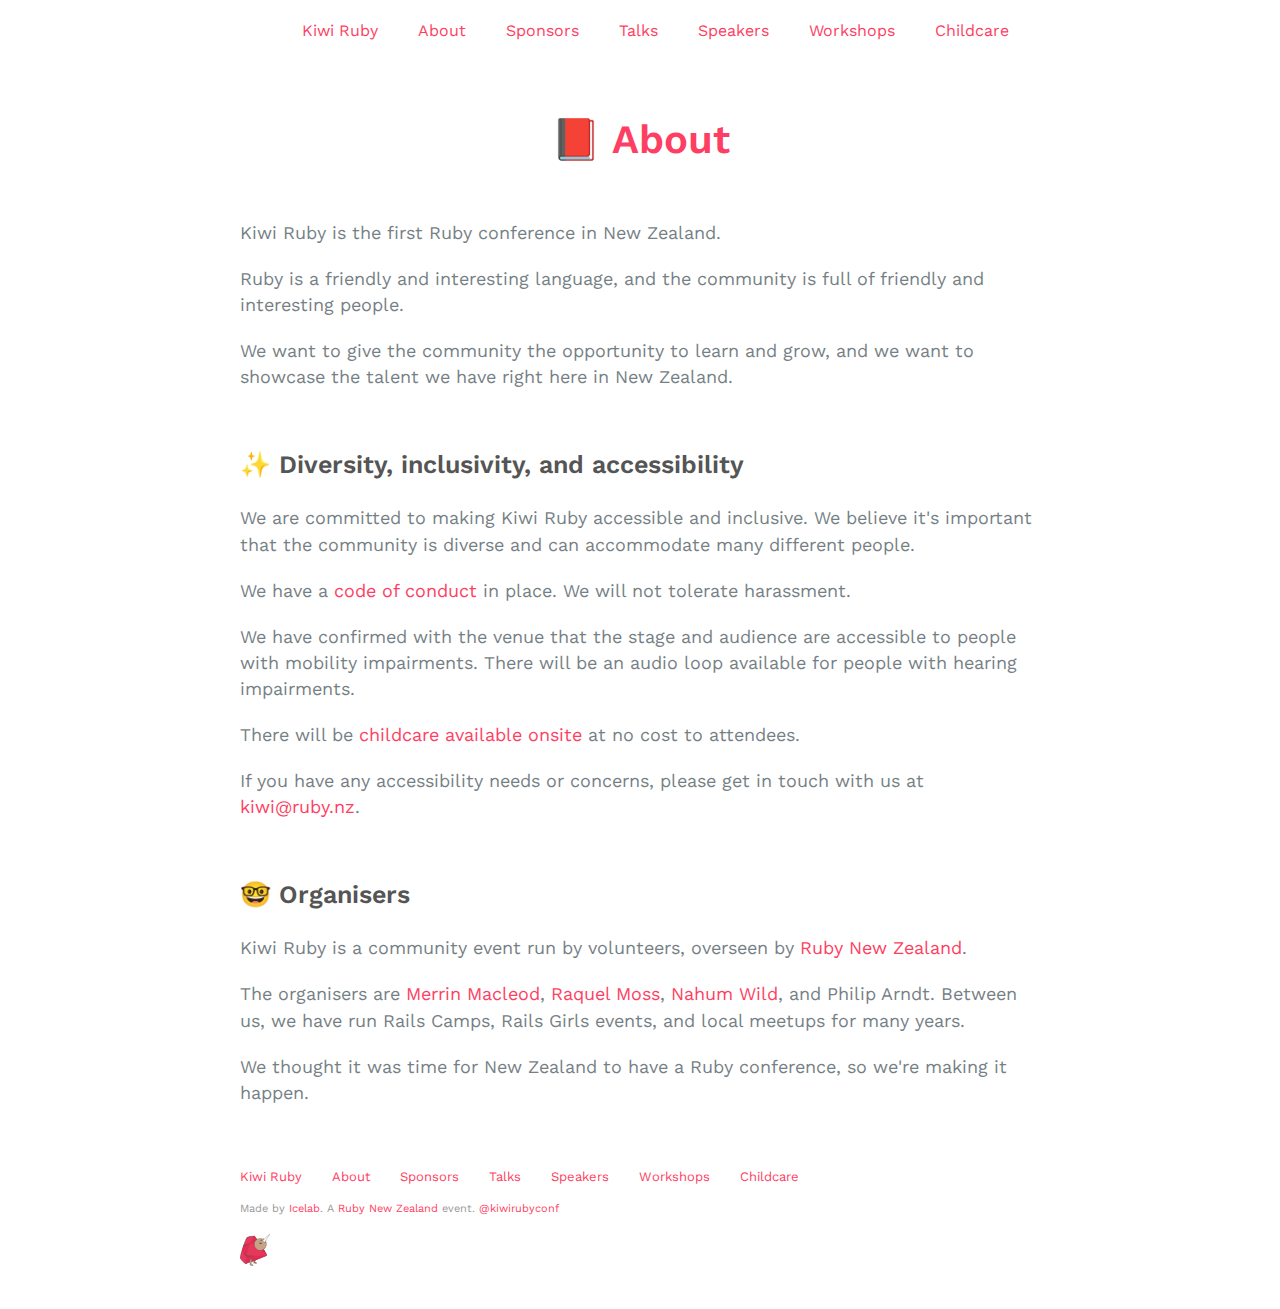
==== commit 4da8e7b0: "Automated commit at 2017-08-07 08:31:59 UTC by middleman-deploy 2.0.0-alpha" ====
--- a/about/index.html
+++ b/about/index.html
@@ -5,4 +5,4 @@
 })(window,document,'script','https://www.google-analytics.com/analytics.js','ga');
 
 ga('create', 'UA-98197426-1', 'auto');
-ga('send', 'pageview');</script><title>About — Kiwi Ruby</title><title>Kiwi Ruby</title><meta content="Kiwi Ruby is a new Ruby conference being held in Wellington, New Zealand in November 2017. It will be very good." name="description" property="og:description" /><meta content="http://kiwi.ruby.nz/images/opengraph-image.png" property="og:image" /><meta content="500" property="og:image:height" /><meta content="955" property="og:image:width" /><link href="/assets/public.css" rel="stylesheet" type="text/css" /><link href="/images/favicon.png" rel="icon" sizes="32x32" type="image/png" /><script src="https://cdnjs.cloudflare.com/ajax/libs/jquery/3.2.1/jquery.min.js" type="text/javascript">></script><script async="" src="/assets/public.js"></script></head><body class="nav__room"><div class="nav--mobile__show"><i aria-hidden="true" class="fa fa-bars fa-2x"></i></div><div class="nav nav--header"><ul class="nav__content"><li class="nav__item"><a class="swash" href="/">Kiwi&nbsp;Ruby</a></li><li class="nav__item"><a href="/about">About</a></li><li class="nav__item"><a href="/#sponsors">Sponsors</a></li><li class="nav__item"><a href="/talks">Talks</a></li><li class="nav__item"><a href="/speakers">Speakers</a></li><li class="nav__item"><a href="/workshops">Workshops</a></li><li class="nav__item"><a href="/childcare">Childcare</a></li></ul></div><div class="nav nav--mobile"><ul class="nav__content"><li class="nav__item"><a class="swash" href="/">Kiwi&nbsp;Ruby</a></li><li class="nav__item"><a href="/about">About</a></li><li class="nav__item"><a href="/#sponsors">Sponsors</a></li><li class="nav__item"><a href="/talks">Talks</a></li><li class="nav__item"><a href="/speakers">Speakers</a></li><li class="nav__item"><a href="/workshops">Workshops</a></li><li class="nav__item"><a href="/childcare">Childcare</a></li></ul></div><div class="mw-spacer"><div class="container"><section class="h-lots-of-padding-top"><div class="body-inner-wrapper"><div class="body-inner-wrapper__section" id="about"><h2>📕 About Kiwi Ruby</h2><p>Kiwi Ruby is the first Ruby conference in New Zealand.</p><p>Ruby is a friendly and interesting language, and the community is full of friendly and interesting people.</p><p>We want to give the community the opportunity to learn and grow, and we want to showcase the talent we have right here in New Zealand.</p></div><div class="body-inner-wrapper__section" id="signup"><h2>✨ Diversity, inclusivity, and accessibility</h2><p>We are committed to making Kiwi Ruby accessible and inclusive. We believe it's important that the community is diverse and can accommodate many different people. </p><p>We have a <a href="http://ruby.nz/code-of-conduct">code of conduct</a> in place. We will not tolerate harassment.</p><p>We have confirmed with the venue that the stage and audience are accessible to people with mobility impairments. There will be an audio loop available for people with hearing impairments.</p><p>There will be <a href="/childcare">childcare available onsite</a> at no cost to attendees.</p><p>If you have any accessibility needs or concerns, please get in touch with us at <a href="mailto:kiwi@ruby.nz">kiwi@ruby.nz</a>.</p></div><div class="body-inner-wrapper__section" id="volunteer"><h2>🤓 Organisers</h2><p>Kiwi Ruby is a community event run by volunteers, overseen by <a href="http://www.ruby.nz">Ruby New Zealand</a>.</p><p>The organisers are <a href="https://www.twitter.com/merxplat">Merrin Macleod</a>, <a href="https://www.twitter.com/raquelxmoss">Raquel Moss</a>, <a href="https://www.twitter.com/terrcin">Nahum Wild</a>, and Philip Arndt. Between us, we have run Rails Camps, Rails Girls events, and local meetups for many years.</p><p>We thought it was time for New Zealand to have a Ruby conference, so we're making it happen.</p></div></div></section><section><div class="footer"><div class="footer-nav nav--footer"><ul class="footer-nav__list"><li class="footer-nav__list-item"><a class="swash" href="/">Kiwi&nbsp;Ruby</a></li><li class="footer-nav__list-item"><a href="/about">About</a></li><li class="footer-nav__list-item"><a href="/#sponsors">Sponsors</a></li><li class="footer-nav__list-item"><a href="/talks">Talks</a></li><li class="footer-nav__list-item"><a href="/speakers">Speakers</a></li><li class="footer-nav__list-item"><a href="/workshops">Workshops</a></li><li class="footer-nav__list-item"><a href="/childcare">Childcare</a></li></ul></div><div class="footer__credit">Made by <a href="http://icelab.com.au">Icelab</a>. A <a href="http://www.ruby.nz">Ruby New Zealand</a>&nbsp;event. <a href="https://twitter.com/KiwiRubyConf">@kiwirubyconf</a></div><div class="footer__birb"><img alt="NZ Rubyconf 2017 mascot" src="/images/gembirb-up.svg" width="40" /></div></div></section></div></div></body></html>+ga('send', 'pageview');</script><title>About — Kiwi Ruby</title><title>Kiwi Ruby</title><meta content="Kiwi Ruby is a new Ruby conference being held in Wellington, New Zealand in November 2017. It will be very good." name="description" property="og:description" /><meta content="http://kiwi.ruby.nz/images/opengraph-image.png" property="og:image" /><meta content="500" property="og:image:height" /><meta content="955" property="og:image:width" /><link href="/assets/public.css" rel="stylesheet" type="text/css" /><link href="/images/favicon.png" rel="icon" sizes="32x32" type="image/png" /><script src="https://cdnjs.cloudflare.com/ajax/libs/jquery/3.2.1/jquery.min.js" type="text/javascript">></script><script async="" src="/assets/public.js"></script></head><body class="nav__room"><div class="nav--mobile__show"><i aria-hidden="true" class="fa fa-bars"></i><span>Menu</span></div><div class="nav nav--header"><ul class="nav__content"><li class="nav__item"><a href="/">Kiwi&nbsp;Ruby</a></li><li class="nav__item"><a href="/about">About</a></li><li class="nav__item"><a href="/#sponsors">Sponsors</a></li><li class="nav__item"><a href="/talks">Talks</a></li><li class="nav__item"><a href="/speakers">Speakers</a></li><li class="nav__item"><a href="/workshops">Workshops</a></li><li class="nav__item"><a href="/childcare">Childcare</a></li></ul></div><div class="nav nav--mobile"><ul class="nav__content"><li class="nav__item"><a href="/">Kiwi&nbsp;Ruby</a></li><li class="nav__item"><a href="/about">About</a></li><li class="nav__item"><a href="/#sponsors">Sponsors</a></li><li class="nav__item"><a href="/talks">Talks</a></li><li class="nav__item"><a href="/speakers">Speakers</a></li><li class="nav__item"><a href="/workshops">Workshops</a></li><li class="nav__item"><a href="/childcare">Childcare</a></li></ul></div><div class="mw-spacer"><div class="container"><section class="h-lots-of-padding-top"><div class="body-inner-wrapper"><div class="body-inner-wrapper__section" id="about"><h1>📕 About</h1><p>Kiwi Ruby is the first Ruby conference in New Zealand.</p><p>Ruby is a friendly and interesting language, and the community is full of friendly and interesting people.</p><p>We want to give the community the opportunity to learn and grow, and we want to showcase the talent we have right here in New Zealand.</p></div><div class="body-inner-wrapper__section" id="signup"><h2>✨ Diversity, inclusivity, and accessibility</h2><p>We are committed to making Kiwi Ruby accessible and inclusive. We believe it's important that the community is diverse and can accommodate many different people. </p><p>We have a <a href="http://ruby.nz/code-of-conduct">code of conduct</a> in place. We will not tolerate harassment.</p><p>We have confirmed with the venue that the stage and audience are accessible to people with mobility impairments. There will be an audio loop available for people with hearing impairments.</p><p>There will be <a href="/childcare">childcare available onsite</a> at no cost to attendees.</p><p>If you have any accessibility needs or concerns, please get in touch with us at <a href="mailto:kiwi@ruby.nz">kiwi@ruby.nz</a>.</p></div><div class="body-inner-wrapper__section" id="volunteer"><h2>🤓 Organisers</h2><p>Kiwi Ruby is a community event run by volunteers, overseen by <a href="http://www.ruby.nz">Ruby New Zealand</a>.</p><p>The organisers are <a href="https://www.twitter.com/merxplat">Merrin Macleod</a>, <a href="https://www.twitter.com/raquelxmoss">Raquel Moss</a>, <a href="https://www.twitter.com/terrcin">Nahum Wild</a>, and Philip Arndt. Between us, we have run Rails Camps, Rails Girls events, and local meetups for many years.</p><p>We thought it was time for New Zealand to have a Ruby conference, so we're making it happen.</p></div></div></section><section><div class="footer"><div class="footer-nav nav--footer"><ul class="footer-nav__list"><li class="footer-nav__list-item"><a href="/">Kiwi&nbsp;Ruby</a></li><li class="footer-nav__list-item"><a href="/about">About</a></li><li class="footer-nav__list-item"><a href="/#sponsors">Sponsors</a></li><li class="footer-nav__list-item"><a href="/talks">Talks</a></li><li class="footer-nav__list-item"><a href="/speakers">Speakers</a></li><li class="footer-nav__list-item"><a href="/workshops">Workshops</a></li><li class="footer-nav__list-item"><a href="/childcare">Childcare</a></li></ul></div><div class="footer__credit">Made by <a href="http://icelab.com.au">Icelab</a>. A <a href="http://www.ruby.nz">Ruby New Zealand</a>&nbsp;event. <a href="https://twitter.com/KiwiRubyConf">@kiwirubyconf</a></div><a class="footer__birb" href="#top"><img alt="NZ Rubyconf 2017 mascot" src="/images/gembirb-up.svg" width="30" /></a></div></section></div></div></body></html>--- a/assets/public.css
+++ b/assets/public.css
@@ -1,5 +1,5 @@
-@import url(https://fonts.googleapis.com/css?family=Source+Code+Pro|Source+Sans+Pro:400,600&subset=latin-ext);@import url(https://fonts.googleapis.com/css?family=Oleo+Script+Swash+Caps&subset=latin-ext);a,abbr,acronym,address,applet,article,aside,audio,b,big,blockquote,body,canvas,caption,center,cite,code,dd,del,details,dfn,div,dl,dt,em,embed,fieldset,figcaption,figure,footer,form,h1,h2,h3,h4,h5,h6,header,hgroup,html,i,iframe,img,ins,kbd,label,legend,li,mark,menu,nav,object,ol,output,p,pre,q,ruby,s,samp,section,small,span,strike,strong,sub,summary,sup,table,tbody,td,tfoot,th,thead,time,tr,tt,u,ul,var,video{margin:0;padding:0;border:0;font-size:100%;font:inherit;vertical-align:baseline}article,aside,details,figcaption,figure,footer,header,hgroup,menu,nav,section{display:block}ol,ul{list-style:none}blockquote,q{quotes:none}blockquote:after,blockquote:before,q:after,q:before{content:"";content:none}table{border-collapse:collapse;border-spacing:0}@font-face{font-family:YoungSerif;src:url(public/fonts/YoungSerif-Regular.woff2)}@font-face{font-family:OleoSwash;src:url(public/fonts/OleoScriptSwashCaps-Regular.woff2)}
+@import url(https://fonts.googleapis.com/css?family=Work+Sans:400,700);@import url(https://fonts.googleapis.com/css?family=Source+Code+Pro|Source+Sans+Pro:400,600&subset=latin-ext);@import url(https://fonts.googleapis.com/css?family=Oleo+Script+Swash+Caps&subset=latin-ext);a,abbr,acronym,address,applet,article,aside,audio,b,big,blockquote,body,canvas,caption,center,cite,code,dd,del,details,dfn,div,dl,dt,em,embed,fieldset,figcaption,figure,footer,form,h1,h2,h3,h4,h5,h6,header,hgroup,html,i,iframe,img,ins,kbd,label,legend,li,mark,menu,nav,object,ol,output,p,pre,q,ruby,s,samp,section,small,span,strike,strong,sub,summary,sup,table,tbody,td,tfoot,th,thead,time,tr,tt,u,ul,var,video{margin:0;padding:0;border:0;font-size:100%;font:inherit;vertical-align:baseline}article,aside,details,figcaption,figure,footer,header,hgroup,menu,nav,section{display:block}ol,ul{list-style:none}blockquote,q{quotes:none}blockquote:after,blockquote:before,q:after,q:before{content:"";content:none}table{border-collapse:collapse;border-spacing:0}@font-face{font-family:YoungSerif;src:url(public/fonts/YoungSerif-Regular.woff2)}@font-face{font-family:OleoSwash;src:url(public/fonts/OleoScriptSwashCaps-Regular.woff2)}
 /*!
  *  Font Awesome 4.7.0 by @davegandy - http://fontawesome.io - @fontawesome
  *  License - http://fontawesome.io/license (Font: SIL OFL 1.1, CSS: MIT License)
- */@font-face{font-family:FontAwesome;src:url(public/fonts/fontawesome-webfont.eot);src:url(public/fonts/fontawesome-webfont.eot?#iefix&v=4.7.0) format("embedded-opentype"),url(public/fonts/fontawesome-webfont.woff2) format("woff2"),url(public/fonts/fontawesome-webfont.woff) format("woff"),url(public/fonts/fontawesome-webfont.ttf) format("truetype"),url(public/fonts/fontawesome-webfont.svg#fontawesomeregular) format("svg");font-weight:400;font-style:normal}.fa{display:inline-block;font:normal normal normal 14px/1 FontAwesome;font-size:inherit;text-rendering:auto;-webkit-font-smoothing:antialiased;-moz-osx-font-smoothing:grayscale}.fa-lg{font-size:1.33333333em;line-height:.75em;vertical-align:-15%}.fa-2x{font-size:2em}.fa-3x{font-size:3em}.fa-4x{font-size:4em}.fa-5x{font-size:5em}.fa-fw{width:1.28571429em;text-align:center}.fa-ul{padding-left:0;margin-left:2.14285714em;list-style-type:none}.fa-ul>li{position:relative}.fa-li{position:absolute;left:-2.14285714em;width:2.14285714em;top:.14285714em;text-align:center}.fa-li.fa-lg{left:-1.85714286em}.fa-border{padding:.2em .25em .15em;border:.08em solid #eee;border-radius:.1em}.fa-pull-left{float:left}.fa-pull-right{float:right}.fa.fa-pull-left{margin-right:.3em}.fa.fa-pull-right{margin-left:.3em}.pull-right{float:right}.pull-left{float:left}.fa.pull-left{margin-right:.3em}.fa.pull-right{margin-left:.3em}.fa-spin{-webkit-animation:fa-spin 2s infinite linear;animation:fa-spin 2s infinite linear}.fa-pulse{-webkit-animation:fa-spin 1s infinite steps(8);animation:fa-spin 1s infinite steps(8)}@-webkit-keyframes fa-spin{0%{-webkit-transform:rotate(0deg);transform:rotate(0deg)}to{-webkit-transform:rotate(359deg);transform:rotate(359deg)}}@keyframes fa-spin{0%{-webkit-transform:rotate(0deg);transform:rotate(0deg)}to{-webkit-transform:rotate(359deg);transform:rotate(359deg)}}.fa-rotate-90{-ms-filter:"progid:DXImageTransform.Microsoft.BasicImage(rotation=1)";-webkit-transform:rotate(90deg);transform:rotate(90deg)}.fa-rotate-180{-ms-filter:"progid:DXImageTransform.Microsoft.BasicImage(rotation=2)";-webkit-transform:rotate(180deg);transform:rotate(180deg)}.fa-rotate-270{-ms-filter:"progid:DXImageTransform.Microsoft.BasicImage(rotation=3)";-webkit-transform:rotate(270deg);transform:rotate(270deg)}.fa-flip-horizontal{-ms-filter:"progid:DXImageTransform.Microsoft.BasicImage(rotation=0, mirror=1)";-webkit-transform:scaleX(-1);transform:scaleX(-1)}.fa-flip-vertical{-ms-filter:"progid:DXImageTransform.Microsoft.BasicImage(rotation=2, mirror=1)";-webkit-transform:scaleY(-1);transform:scaleY(-1)}:root .fa-flip-horizontal,:root .fa-flip-vertical,:root .fa-rotate-90,:root .fa-rotate-180,:root .fa-rotate-270{-webkit-filter:none;filter:none}.fa-stack{position:relative;display:inline-block;width:2em;height:2em;line-height:2em;vertical-align:middle}.fa-stack-1x,.fa-stack-2x{position:absolute;left:0;width:100%;text-align:center}.fa-stack-1x{line-height:inherit}.fa-stack-2x{font-size:2em}.fa-inverse{color:#fff}.fa-glass:before{content:"\F000"}.fa-music:before{content:"\F001"}.fa-search:before{content:"\F002"}.fa-envelope-o:before{content:"\F003"}.fa-heart:before{content:"\F004"}.fa-star:before{content:"\F005"}.fa-star-o:before{content:"\F006"}.fa-user:before{content:"\F007"}.fa-film:before{content:"\F008"}.fa-th-large:before{content:"\F009"}.fa-th:before{content:"\F00A"}.fa-th-list:before{content:"\F00B"}.fa-check:before{content:"\F00C"}.fa-close:before,.fa-remove:before,.fa-times:before{content:"\F00D"}.fa-search-plus:before{content:"\F00E"}.fa-search-minus:before{content:"\F010"}.fa-power-off:before{content:"\F011"}.fa-signal:before{content:"\F012"}.fa-cog:before,.fa-gear:before{content:"\F013"}.fa-trash-o:before{content:"\F014"}.fa-home:before{content:"\F015"}.fa-file-o:before{content:"\F016"}.fa-clock-o:before{content:"\F017"}.fa-road:before{content:"\F018"}.fa-download:before{content:"\F019"}.fa-arrow-circle-o-down:before{content:"\F01A"}.fa-arrow-circle-o-up:before{content:"\F01B"}.fa-inbox:before{content:"\F01C"}.fa-play-circle-o:before{content:"\F01D"}.fa-repeat:before,.fa-rotate-right:before{content:"\F01E"}.fa-refresh:before{content:"\F021"}.fa-list-alt:before{content:"\F022"}.fa-lock:before{content:"\F023"}.fa-flag:before{content:"\F024"}.fa-headphones:before{content:"\F025"}.fa-volume-off:before{content:"\F026"}.fa-volume-down:before{content:"\F027"}.fa-volume-up:before{content:"\F028"}.fa-qrcode:before{content:"\F029"}.fa-barcode:before{content:"\F02A"}.fa-tag:before{content:"\F02B"}.fa-tags:before{content:"\F02C"}.fa-book:before{content:"\F02D"}.fa-bookmark:before{content:"\F02E"}.fa-print:before{content:"\F02F"}.fa-camera:before{content:"\F030"}.fa-font:before{content:"\F031"}.fa-bold:before{content:"\F032"}.fa-italic:before{content:"\F033"}.fa-text-height:before{content:"\F034"}.fa-text-width:before{content:"\F035"}.fa-align-left:before{content:"\F036"}.fa-align-center:before{content:"\F037"}.fa-align-right:before{content:"\F038"}.fa-align-justify:before{content:"\F039"}.fa-list:before{content:"\F03A"}.fa-dedent:before,.fa-outdent:before{content:"\F03B"}.fa-indent:before{content:"\F03C"}.fa-video-camera:before{content:"\F03D"}.fa-image:before,.fa-photo:before,.fa-picture-o:before{content:"\F03E"}.fa-pencil:before{content:"\F040"}.fa-map-marker:before{content:"\F041"}.fa-adjust:before{content:"\F042"}.fa-tint:before{content:"\F043"}.fa-edit:before,.fa-pencil-square-o:before{content:"\F044"}.fa-share-square-o:before{content:"\F045"}.fa-check-square-o:before{content:"\F046"}.fa-arrows:before{content:"\F047"}.fa-step-backward:before{content:"\F048"}.fa-fast-backward:before{content:"\F049"}.fa-backward:before{content:"\F04A"}.fa-play:before{content:"\F04B"}.fa-pause:before{content:"\F04C"}.fa-stop:before{content:"\F04D"}.fa-forward:before{content:"\F04E"}.fa-fast-forward:before{content:"\F050"}.fa-step-forward:before{content:"\F051"}.fa-eject:before{content:"\F052"}.fa-chevron-left:before{content:"\F053"}.fa-chevron-right:before{content:"\F054"}.fa-plus-circle:before{content:"\F055"}.fa-minus-circle:before{content:"\F056"}.fa-times-circle:before{content:"\F057"}.fa-check-circle:before{content:"\F058"}.fa-question-circle:before{content:"\F059"}.fa-info-circle:before{content:"\F05A"}.fa-crosshairs:before{content:"\F05B"}.fa-times-circle-o:before{content:"\F05C"}.fa-check-circle-o:before{content:"\F05D"}.fa-ban:before{content:"\F05E"}.fa-arrow-left:before{content:"\F060"}.fa-arrow-right:before{content:"\F061"}.fa-arrow-up:before{content:"\F062"}.fa-arrow-down:before{content:"\F063"}.fa-mail-forward:before,.fa-share:before{content:"\F064"}.fa-expand:before{content:"\F065"}.fa-compress:before{content:"\F066"}.fa-plus:before{content:"\F067"}.fa-minus:before{content:"\F068"}.fa-asterisk:before{content:"\F069"}.fa-exclamation-circle:before{content:"\F06A"}.fa-gift:before{content:"\F06B"}.fa-leaf:before{content:"\F06C"}.fa-fire:before{content:"\F06D"}.fa-eye:before{content:"\F06E"}.fa-eye-slash:before{content:"\F070"}.fa-exclamation-triangle:before,.fa-warning:before{content:"\F071"}.fa-plane:before{content:"\F072"}.fa-calendar:before{content:"\F073"}.fa-random:before{content:"\F074"}.fa-comment:before{content:"\F075"}.fa-magnet:before{content:"\F076"}.fa-chevron-up:before{content:"\F077"}.fa-chevron-down:before{content:"\F078"}.fa-retweet:before{content:"\F079"}.fa-shopping-cart:before{content:"\F07A"}.fa-folder:before{content:"\F07B"}.fa-folder-open:before{content:"\F07C"}.fa-arrows-v:before{content:"\F07D"}.fa-arrows-h:before{content:"\F07E"}.fa-bar-chart-o:before,.fa-bar-chart:before{content:"\F080"}.fa-twitter-square:before{content:"\F081"}.fa-facebook-square:before{content:"\F082"}.fa-camera-retro:before{content:"\F083"}.fa-key:before{content:"\F084"}.fa-cogs:before,.fa-gears:before{content:"\F085"}.fa-comments:before{content:"\F086"}.fa-thumbs-o-up:before{content:"\F087"}.fa-thumbs-o-down:before{content:"\F088"}.fa-star-half:before{content:"\F089"}.fa-heart-o:before{content:"\F08A"}.fa-sign-out:before{content:"\F08B"}.fa-linkedin-square:before{content:"\F08C"}.fa-thumb-tack:before{content:"\F08D"}.fa-external-link:before{content:"\F08E"}.fa-sign-in:before{content:"\F090"}.fa-trophy:before{content:"\F091"}.fa-github-square:before{content:"\F092"}.fa-upload:before{content:"\F093"}.fa-lemon-o:before{content:"\F094"}.fa-phone:before{content:"\F095"}.fa-square-o:before{content:"\F096"}.fa-bookmark-o:before{content:"\F097"}.fa-phone-square:before{content:"\F098"}.fa-twitter:before{content:"\F099"}.fa-facebook-f:before,.fa-facebook:before{content:"\F09A"}.fa-github:before{content:"\F09B"}.fa-unlock:before{content:"\F09C"}.fa-credit-card:before{content:"\F09D"}.fa-feed:before,.fa-rss:before{content:"\F09E"}.fa-hdd-o:before{content:"\F0A0"}.fa-bullhorn:before{content:"\F0A1"}.fa-bell:before{content:"\F0F3"}.fa-certificate:before{content:"\F0A3"}.fa-hand-o-right:before{content:"\F0A4"}.fa-hand-o-left:before{content:"\F0A5"}.fa-hand-o-up:before{content:"\F0A6"}.fa-hand-o-down:before{content:"\F0A7"}.fa-arrow-circle-left:before{content:"\F0A8"}.fa-arrow-circle-right:before{content:"\F0A9"}.fa-arrow-circle-up:before{content:"\F0AA"}.fa-arrow-circle-down:before{content:"\F0AB"}.fa-globe:before{content:"\F0AC"}.fa-wrench:before{content:"\F0AD"}.fa-tasks:before{content:"\F0AE"}.fa-filter:before{content:"\F0B0"}.fa-briefcase:before{content:"\F0B1"}.fa-arrows-alt:before{content:"\F0B2"}.fa-group:before,.fa-users:before{content:"\F0C0"}.fa-chain:before,.fa-link:before{content:"\F0C1"}.fa-cloud:before{content:"\F0C2"}.fa-flask:before{content:"\F0C3"}.fa-cut:before,.fa-scissors:before{content:"\F0C4"}.fa-copy:before,.fa-files-o:before{content:"\F0C5"}.fa-paperclip:before{content:"\F0C6"}.fa-floppy-o:before,.fa-save:before{content:"\F0C7"}.fa-square:before{content:"\F0C8"}.fa-bars:before,.fa-navicon:before,.fa-reorder:before{content:"\F0C9"}.fa-list-ul:before{content:"\F0CA"}.fa-list-ol:before{content:"\F0CB"}.fa-strikethrough:before{content:"\F0CC"}.fa-underline:before{content:"\F0CD"}.fa-table:before{content:"\F0CE"}.fa-magic:before{content:"\F0D0"}.fa-truck:before{content:"\F0D1"}.fa-pinterest:before{content:"\F0D2"}.fa-pinterest-square:before{content:"\F0D3"}.fa-google-plus-square:before{content:"\F0D4"}.fa-google-plus:before{content:"\F0D5"}.fa-money:before{content:"\F0D6"}.fa-caret-down:before{content:"\F0D7"}.fa-caret-up:before{content:"\F0D8"}.fa-caret-left:before{content:"\F0D9"}.fa-caret-right:before{content:"\F0DA"}.fa-columns:before{content:"\F0DB"}.fa-sort:before,.fa-unsorted:before{content:"\F0DC"}.fa-sort-desc:before,.fa-sort-down:before{content:"\F0DD"}.fa-sort-asc:before,.fa-sort-up:before{content:"\F0DE"}.fa-envelope:before{content:"\F0E0"}.fa-linkedin:before{content:"\F0E1"}.fa-rotate-left:before,.fa-undo:before{content:"\F0E2"}.fa-gavel:before,.fa-legal:before{content:"\F0E3"}.fa-dashboard:before,.fa-tachometer:before{content:"\F0E4"}.fa-comment-o:before{content:"\F0E5"}.fa-comments-o:before{content:"\F0E6"}.fa-bolt:before,.fa-flash:before{content:"\F0E7"}.fa-sitemap:before{content:"\F0E8"}.fa-umbrella:before{content:"\F0E9"}.fa-clipboard:before,.fa-paste:before{content:"\F0EA"}.fa-lightbulb-o:before{content:"\F0EB"}.fa-exchange:before{content:"\F0EC"}.fa-cloud-download:before{content:"\F0ED"}.fa-cloud-upload:before{content:"\F0EE"}.fa-user-md:before{content:"\F0F0"}.fa-stethoscope:before{content:"\F0F1"}.fa-suitcase:before{content:"\F0F2"}.fa-bell-o:before{content:"\F0A2"}.fa-coffee:before{content:"\F0F4"}.fa-cutlery:before{content:"\F0F5"}.fa-file-text-o:before{content:"\F0F6"}.fa-building-o:before{content:"\F0F7"}.fa-hospital-o:before{content:"\F0F8"}.fa-ambulance:before{content:"\F0F9"}.fa-medkit:before{content:"\F0FA"}.fa-fighter-jet:before{content:"\F0FB"}.fa-beer:before{content:"\F0FC"}.fa-h-square:before{content:"\F0FD"}.fa-plus-square:before{content:"\F0FE"}.fa-angle-double-left:before{content:"\F100"}.fa-angle-double-right:before{content:"\F101"}.fa-angle-double-up:before{content:"\F102"}.fa-angle-double-down:before{content:"\F103"}.fa-angle-left:before{content:"\F104"}.fa-angle-right:before{content:"\F105"}.fa-angle-up:before{content:"\F106"}.fa-angle-down:before{content:"\F107"}.fa-desktop:before{content:"\F108"}.fa-laptop:before{content:"\F109"}.fa-tablet:before{content:"\F10A"}.fa-mobile-phone:before,.fa-mobile:before{content:"\F10B"}.fa-circle-o:before{content:"\F10C"}.fa-quote-left:before{content:"\F10D"}.fa-quote-right:before{content:"\F10E"}.fa-spinner:before{content:"\F110"}.fa-circle:before{content:"\F111"}.fa-mail-reply:before,.fa-reply:before{content:"\F112"}.fa-github-alt:before{content:"\F113"}.fa-folder-o:before{content:"\F114"}.fa-folder-open-o:before{content:"\F115"}.fa-smile-o:before{content:"\F118"}.fa-frown-o:before{content:"\F119"}.fa-meh-o:before{content:"\F11A"}.fa-gamepad:before{content:"\F11B"}.fa-keyboard-o:before{content:"\F11C"}.fa-flag-o:before{content:"\F11D"}.fa-flag-checkered:before{content:"\F11E"}.fa-terminal:before{content:"\F120"}.fa-code:before{content:"\F121"}.fa-mail-reply-all:before,.fa-reply-all:before{content:"\F122"}.fa-star-half-empty:before,.fa-star-half-full:before,.fa-star-half-o:before{content:"\F123"}.fa-location-arrow:before{content:"\F124"}.fa-crop:before{content:"\F125"}.fa-code-fork:before{content:"\F126"}.fa-chain-broken:before,.fa-unlink:before{content:"\F127"}.fa-question:before{content:"\F128"}.fa-info:before{content:"\F129"}.fa-exclamation:before{content:"\F12A"}.fa-superscript:before{content:"\F12B"}.fa-subscript:before{content:"\F12C"}.fa-eraser:before{content:"\F12D"}.fa-puzzle-piece:before{content:"\F12E"}.fa-microphone:before{content:"\F130"}.fa-microphone-slash:before{content:"\F131"}.fa-shield:before{content:"\F132"}.fa-calendar-o:before{content:"\F133"}.fa-fire-extinguisher:before{content:"\F134"}.fa-rocket:before{content:"\F135"}.fa-maxcdn:before{content:"\F136"}.fa-chevron-circle-left:before{content:"\F137"}.fa-chevron-circle-right:before{content:"\F138"}.fa-chevron-circle-up:before{content:"\F139"}.fa-chevron-circle-down:before{content:"\F13A"}.fa-html5:before{content:"\F13B"}.fa-css3:before{content:"\F13C"}.fa-anchor:before{content:"\F13D"}.fa-unlock-alt:before{content:"\F13E"}.fa-bullseye:before{content:"\F140"}.fa-ellipsis-h:before{content:"\F141"}.fa-ellipsis-v:before{content:"\F142"}.fa-rss-square:before{content:"\F143"}.fa-play-circle:before{content:"\F144"}.fa-ticket:before{content:"\F145"}.fa-minus-square:before{content:"\F146"}.fa-minus-square-o:before{content:"\F147"}.fa-level-up:before{content:"\F148"}.fa-level-down:before{content:"\F149"}.fa-check-square:before{content:"\F14A"}.fa-pencil-square:before{content:"\F14B"}.fa-external-link-square:before{content:"\F14C"}.fa-share-square:before{content:"\F14D"}.fa-compass:before{content:"\F14E"}.fa-caret-square-o-down:before,.fa-toggle-down:before{content:"\F150"}.fa-caret-square-o-up:before,.fa-toggle-up:before{content:"\F151"}.fa-caret-square-o-right:before,.fa-toggle-right:before{content:"\F152"}.fa-eur:before,.fa-euro:before{content:"\F153"}.fa-gbp:before{content:"\F154"}.fa-dollar:before,.fa-usd:before{content:"\F155"}.fa-inr:before,.fa-rupee:before{content:"\F156"}.fa-cny:before,.fa-jpy:before,.fa-rmb:before,.fa-yen:before{content:"\F157"}.fa-rouble:before,.fa-rub:before,.fa-ruble:before{content:"\F158"}.fa-krw:before,.fa-won:before{content:"\F159"}.fa-bitcoin:before,.fa-btc:before{content:"\F15A"}.fa-file:before{content:"\F15B"}.fa-file-text:before{content:"\F15C"}.fa-sort-alpha-asc:before{content:"\F15D"}.fa-sort-alpha-desc:before{content:"\F15E"}.fa-sort-amount-asc:before{content:"\F160"}.fa-sort-amount-desc:before{content:"\F161"}.fa-sort-numeric-asc:before{content:"\F162"}.fa-sort-numeric-desc:before{content:"\F163"}.fa-thumbs-up:before{content:"\F164"}.fa-thumbs-down:before{content:"\F165"}.fa-youtube-square:before{content:"\F166"}.fa-youtube:before{content:"\F167"}.fa-xing:before{content:"\F168"}.fa-xing-square:before{content:"\F169"}.fa-youtube-play:before{content:"\F16A"}.fa-dropbox:before{content:"\F16B"}.fa-stack-overflow:before{content:"\F16C"}.fa-instagram:before{content:"\F16D"}.fa-flickr:before{content:"\F16E"}.fa-adn:before{content:"\F170"}.fa-bitbucket:before{content:"\F171"}.fa-bitbucket-square:before{content:"\F172"}.fa-tumblr:before{content:"\F173"}.fa-tumblr-square:before{content:"\F174"}.fa-long-arrow-down:before{content:"\F175"}.fa-long-arrow-up:before{content:"\F176"}.fa-long-arrow-left:before{content:"\F177"}.fa-long-arrow-right:before{content:"\F178"}.fa-apple:before{content:"\F179"}.fa-windows:before{content:"\F17A"}.fa-android:before{content:"\F17B"}.fa-linux:before{content:"\F17C"}.fa-dribbble:before{content:"\F17D"}.fa-skype:before{content:"\F17E"}.fa-foursquare:before{content:"\F180"}.fa-trello:before{content:"\F181"}.fa-female:before{content:"\F182"}.fa-male:before{content:"\F183"}.fa-gittip:before,.fa-gratipay:before{content:"\F184"}.fa-sun-o:before{content:"\F185"}.fa-moon-o:before{content:"\F186"}.fa-archive:before{content:"\F187"}.fa-bug:before{content:"\F188"}.fa-vk:before{content:"\F189"}.fa-weibo:before{content:"\F18A"}.fa-renren:before{content:"\F18B"}.fa-pagelines:before{content:"\F18C"}.fa-stack-exchange:before{content:"\F18D"}.fa-arrow-circle-o-right:before{content:"\F18E"}.fa-arrow-circle-o-left:before{content:"\F190"}.fa-caret-square-o-left:before,.fa-toggle-left:before{content:"\F191"}.fa-dot-circle-o:before{content:"\F192"}.fa-wheelchair:before{content:"\F193"}.fa-vimeo-square:before{content:"\F194"}.fa-try:before,.fa-turkish-lira:before{content:"\F195"}.fa-plus-square-o:before{content:"\F196"}.fa-space-shuttle:before{content:"\F197"}.fa-slack:before{content:"\F198"}.fa-envelope-square:before{content:"\F199"}.fa-wordpress:before{content:"\F19A"}.fa-openid:before{content:"\F19B"}.fa-bank:before,.fa-institution:before,.fa-university:before{content:"\F19C"}.fa-graduation-cap:before,.fa-mortar-board:before{content:"\F19D"}.fa-yahoo:before{content:"\F19E"}.fa-google:before{content:"\F1A0"}.fa-reddit:before{content:"\F1A1"}.fa-reddit-square:before{content:"\F1A2"}.fa-stumbleupon-circle:before{content:"\F1A3"}.fa-stumbleupon:before{content:"\F1A4"}.fa-delicious:before{content:"\F1A5"}.fa-digg:before{content:"\F1A6"}.fa-pied-piper-pp:before{content:"\F1A7"}.fa-pied-piper-alt:before{content:"\F1A8"}.fa-drupal:before{content:"\F1A9"}.fa-joomla:before{content:"\F1AA"}.fa-language:before{content:"\F1AB"}.fa-fax:before{content:"\F1AC"}.fa-building:before{content:"\F1AD"}.fa-child:before{content:"\F1AE"}.fa-paw:before{content:"\F1B0"}.fa-spoon:before{content:"\F1B1"}.fa-cube:before{content:"\F1B2"}.fa-cubes:before{content:"\F1B3"}.fa-behance:before{content:"\F1B4"}.fa-behance-square:before{content:"\F1B5"}.fa-steam:before{content:"\F1B6"}.fa-steam-square:before{content:"\F1B7"}.fa-recycle:before{content:"\F1B8"}.fa-automobile:before,.fa-car:before{content:"\F1B9"}.fa-cab:before,.fa-taxi:before{content:"\F1BA"}.fa-tree:before{content:"\F1BB"}.fa-spotify:before{content:"\F1BC"}.fa-deviantart:before{content:"\F1BD"}.fa-soundcloud:before{content:"\F1BE"}.fa-database:before{content:"\F1C0"}.fa-file-pdf-o:before{content:"\F1C1"}.fa-file-word-o:before{content:"\F1C2"}.fa-file-excel-o:before{content:"\F1C3"}.fa-file-powerpoint-o:before{content:"\F1C4"}.fa-file-image-o:before,.fa-file-photo-o:before,.fa-file-picture-o:before{content:"\F1C5"}.fa-file-archive-o:before,.fa-file-zip-o:before{content:"\F1C6"}.fa-file-audio-o:before,.fa-file-sound-o:before{content:"\F1C7"}.fa-file-movie-o:before,.fa-file-video-o:before{content:"\F1C8"}.fa-file-code-o:before{content:"\F1C9"}.fa-vine:before{content:"\F1CA"}.fa-codepen:before{content:"\F1CB"}.fa-jsfiddle:before{content:"\F1CC"}.fa-life-bouy:before,.fa-life-buoy:before,.fa-life-ring:before,.fa-life-saver:before,.fa-support:before{content:"\F1CD"}.fa-circle-o-notch:before{content:"\F1CE"}.fa-ra:before,.fa-rebel:before,.fa-resistance:before{content:"\F1D0"}.fa-empire:before,.fa-ge:before{content:"\F1D1"}.fa-git-square:before{content:"\F1D2"}.fa-git:before{content:"\F1D3"}.fa-hacker-news:before,.fa-y-combinator-square:before,.fa-yc-square:before{content:"\F1D4"}.fa-tencent-weibo:before{content:"\F1D5"}.fa-qq:before{content:"\F1D6"}.fa-wechat:before,.fa-weixin:before{content:"\F1D7"}.fa-paper-plane:before,.fa-send:before{content:"\F1D8"}.fa-paper-plane-o:before,.fa-send-o:before{content:"\F1D9"}.fa-history:before{content:"\F1DA"}.fa-circle-thin:before{content:"\F1DB"}.fa-header:before{content:"\F1DC"}.fa-paragraph:before{content:"\F1DD"}.fa-sliders:before{content:"\F1DE"}.fa-share-alt:before{content:"\F1E0"}.fa-share-alt-square:before{content:"\F1E1"}.fa-bomb:before{content:"\F1E2"}.fa-futbol-o:before,.fa-soccer-ball-o:before{content:"\F1E3"}.fa-tty:before{content:"\F1E4"}.fa-binoculars:before{content:"\F1E5"}.fa-plug:before{content:"\F1E6"}.fa-slideshare:before{content:"\F1E7"}.fa-twitch:before{content:"\F1E8"}.fa-yelp:before{content:"\F1E9"}.fa-newspaper-o:before{content:"\F1EA"}.fa-wifi:before{content:"\F1EB"}.fa-calculator:before{content:"\F1EC"}.fa-paypal:before{content:"\F1ED"}.fa-google-wallet:before{content:"\F1EE"}.fa-cc-visa:before{content:"\F1F0"}.fa-cc-mastercard:before{content:"\F1F1"}.fa-cc-discover:before{content:"\F1F2"}.fa-cc-amex:before{content:"\F1F3"}.fa-cc-paypal:before{content:"\F1F4"}.fa-cc-stripe:before{content:"\F1F5"}.fa-bell-slash:before{content:"\F1F6"}.fa-bell-slash-o:before{content:"\F1F7"}.fa-trash:before{content:"\F1F8"}.fa-copyright:before{content:"\F1F9"}.fa-at:before{content:"\F1FA"}.fa-eyedropper:before{content:"\F1FB"}.fa-paint-brush:before{content:"\F1FC"}.fa-birthday-cake:before{content:"\F1FD"}.fa-area-chart:before{content:"\F1FE"}.fa-pie-chart:before{content:"\F200"}.fa-line-chart:before{content:"\F201"}.fa-lastfm:before{content:"\F202"}.fa-lastfm-square:before{content:"\F203"}.fa-toggle-off:before{content:"\F204"}.fa-toggle-on:before{content:"\F205"}.fa-bicycle:before{content:"\F206"}.fa-bus:before{content:"\F207"}.fa-ioxhost:before{content:"\F208"}.fa-angellist:before{content:"\F209"}.fa-cc:before{content:"\F20A"}.fa-ils:before,.fa-shekel:before,.fa-sheqel:before{content:"\F20B"}.fa-meanpath:before{content:"\F20C"}.fa-buysellads:before{content:"\F20D"}.fa-connectdevelop:before{content:"\F20E"}.fa-dashcube:before{content:"\F210"}.fa-forumbee:before{content:"\F211"}.fa-leanpub:before{content:"\F212"}.fa-sellsy:before{content:"\F213"}.fa-shirtsinbulk:before{content:"\F214"}.fa-simplybuilt:before{content:"\F215"}.fa-skyatlas:before{content:"\F216"}.fa-cart-plus:before{content:"\F217"}.fa-cart-arrow-down:before{content:"\F218"}.fa-diamond:before{content:"\F219"}.fa-ship:before{content:"\F21A"}.fa-user-secret:before{content:"\F21B"}.fa-motorcycle:before{content:"\F21C"}.fa-street-view:before{content:"\F21D"}.fa-heartbeat:before{content:"\F21E"}.fa-venus:before{content:"\F221"}.fa-mars:before{content:"\F222"}.fa-mercury:before{content:"\F223"}.fa-intersex:before,.fa-transgender:before{content:"\F224"}.fa-transgender-alt:before{content:"\F225"}.fa-venus-double:before{content:"\F226"}.fa-mars-double:before{content:"\F227"}.fa-venus-mars:before{content:"\F228"}.fa-mars-stroke:before{content:"\F229"}.fa-mars-stroke-v:before{content:"\F22A"}.fa-mars-stroke-h:before{content:"\F22B"}.fa-neuter:before{content:"\F22C"}.fa-genderless:before{content:"\F22D"}.fa-facebook-official:before{content:"\F230"}.fa-pinterest-p:before{content:"\F231"}.fa-whatsapp:before{content:"\F232"}.fa-server:before{content:"\F233"}.fa-user-plus:before{content:"\F234"}.fa-user-times:before{content:"\F235"}.fa-bed:before,.fa-hotel:before{content:"\F236"}.fa-viacoin:before{content:"\F237"}.fa-train:before{content:"\F238"}.fa-subway:before{content:"\F239"}.fa-medium:before{content:"\F23A"}.fa-y-combinator:before,.fa-yc:before{content:"\F23B"}.fa-optin-monster:before{content:"\F23C"}.fa-opencart:before{content:"\F23D"}.fa-expeditedssl:before{content:"\F23E"}.fa-battery-4:before,.fa-battery-full:before,.fa-battery:before{content:"\F240"}.fa-battery-3:before,.fa-battery-three-quarters:before{content:"\F241"}.fa-battery-2:before,.fa-battery-half:before{content:"\F242"}.fa-battery-1:before,.fa-battery-quarter:before{content:"\F243"}.fa-battery-0:before,.fa-battery-empty:before{content:"\F244"}.fa-mouse-pointer:before{content:"\F245"}.fa-i-cursor:before{content:"\F246"}.fa-object-group:before{content:"\F247"}.fa-object-ungroup:before{content:"\F248"}.fa-sticky-note:before{content:"\F249"}.fa-sticky-note-o:before{content:"\F24A"}.fa-cc-jcb:before{content:"\F24B"}.fa-cc-diners-club:before{content:"\F24C"}.fa-clone:before{content:"\F24D"}.fa-balance-scale:before{content:"\F24E"}.fa-hourglass-o:before{content:"\F250"}.fa-hourglass-1:before,.fa-hourglass-start:before{content:"\F251"}.fa-hourglass-2:before,.fa-hourglass-half:before{content:"\F252"}.fa-hourglass-3:before,.fa-hourglass-end:before{content:"\F253"}.fa-hourglass:before{content:"\F254"}.fa-hand-grab-o:before,.fa-hand-rock-o:before{content:"\F255"}.fa-hand-paper-o:before,.fa-hand-stop-o:before{content:"\F256"}.fa-hand-scissors-o:before{content:"\F257"}.fa-hand-lizard-o:before{content:"\F258"}.fa-hand-spock-o:before{content:"\F259"}.fa-hand-pointer-o:before{content:"\F25A"}.fa-hand-peace-o:before{content:"\F25B"}.fa-trademark:before{content:"\F25C"}.fa-registered:before{content:"\F25D"}.fa-creative-commons:before{content:"\F25E"}.fa-gg:before{content:"\F260"}.fa-gg-circle:before{content:"\F261"}.fa-tripadvisor:before{content:"\F262"}.fa-odnoklassniki:before{content:"\F263"}.fa-odnoklassniki-square:before{content:"\F264"}.fa-get-pocket:before{content:"\F265"}.fa-wikipedia-w:before{content:"\F266"}.fa-safari:before{content:"\F267"}.fa-chrome:before{content:"\F268"}.fa-firefox:before{content:"\F269"}.fa-opera:before{content:"\F26A"}.fa-internet-explorer:before{content:"\F26B"}.fa-television:before,.fa-tv:before{content:"\F26C"}.fa-contao:before{content:"\F26D"}.fa-500px:before{content:"\F26E"}.fa-amazon:before{content:"\F270"}.fa-calendar-plus-o:before{content:"\F271"}.fa-calendar-minus-o:before{content:"\F272"}.fa-calendar-times-o:before{content:"\F273"}.fa-calendar-check-o:before{content:"\F274"}.fa-industry:before{content:"\F275"}.fa-map-pin:before{content:"\F276"}.fa-map-signs:before{content:"\F277"}.fa-map-o:before{content:"\F278"}.fa-map:before{content:"\F279"}.fa-commenting:before{content:"\F27A"}.fa-commenting-o:before{content:"\F27B"}.fa-houzz:before{content:"\F27C"}.fa-vimeo:before{content:"\F27D"}.fa-black-tie:before{content:"\F27E"}.fa-fonticons:before{content:"\F280"}.fa-reddit-alien:before{content:"\F281"}.fa-edge:before{content:"\F282"}.fa-credit-card-alt:before{content:"\F283"}.fa-codiepie:before{content:"\F284"}.fa-modx:before{content:"\F285"}.fa-fort-awesome:before{content:"\F286"}.fa-usb:before{content:"\F287"}.fa-product-hunt:before{content:"\F288"}.fa-mixcloud:before{content:"\F289"}.fa-scribd:before{content:"\F28A"}.fa-pause-circle:before{content:"\F28B"}.fa-pause-circle-o:before{content:"\F28C"}.fa-stop-circle:before{content:"\F28D"}.fa-stop-circle-o:before{content:"\F28E"}.fa-shopping-bag:before{content:"\F290"}.fa-shopping-basket:before{content:"\F291"}.fa-hashtag:before{content:"\F292"}.fa-bluetooth:before{content:"\F293"}.fa-bluetooth-b:before{content:"\F294"}.fa-percent:before{content:"\F295"}.fa-gitlab:before{content:"\F296"}.fa-wpbeginner:before{content:"\F297"}.fa-wpforms:before{content:"\F298"}.fa-envira:before{content:"\F299"}.fa-universal-access:before{content:"\F29A"}.fa-wheelchair-alt:before{content:"\F29B"}.fa-question-circle-o:before{content:"\F29C"}.fa-blind:before{content:"\F29D"}.fa-audio-description:before{content:"\F29E"}.fa-volume-control-phone:before{content:"\F2A0"}.fa-braille:before{content:"\F2A1"}.fa-assistive-listening-systems:before{content:"\F2A2"}.fa-american-sign-language-interpreting:before,.fa-asl-interpreting:before{content:"\F2A3"}.fa-deaf:before,.fa-deafness:before,.fa-hard-of-hearing:before{content:"\F2A4"}.fa-glide:before{content:"\F2A5"}.fa-glide-g:before{content:"\F2A6"}.fa-sign-language:before,.fa-signing:before{content:"\F2A7"}.fa-low-vision:before{content:"\F2A8"}.fa-viadeo:before{content:"\F2A9"}.fa-viadeo-square:before{content:"\F2AA"}.fa-snapchat:before{content:"\F2AB"}.fa-snapchat-ghost:before{content:"\F2AC"}.fa-snapchat-square:before{content:"\F2AD"}.fa-pied-piper:before{content:"\F2AE"}.fa-first-order:before{content:"\F2B0"}.fa-yoast:before{content:"\F2B1"}.fa-themeisle:before{content:"\F2B2"}.fa-google-plus-circle:before,.fa-google-plus-official:before{content:"\F2B3"}.fa-fa:before,.fa-font-awesome:before{content:"\F2B4"}.fa-handshake-o:before{content:"\F2B5"}.fa-envelope-open:before{content:"\F2B6"}.fa-envelope-open-o:before{content:"\F2B7"}.fa-linode:before{content:"\F2B8"}.fa-address-book:before{content:"\F2B9"}.fa-address-book-o:before{content:"\F2BA"}.fa-address-card:before,.fa-vcard:before{content:"\F2BB"}.fa-address-card-o:before,.fa-vcard-o:before{content:"\F2BC"}.fa-user-circle:before{content:"\F2BD"}.fa-user-circle-o:before{content:"\F2BE"}.fa-user-o:before{content:"\F2C0"}.fa-id-badge:before{content:"\F2C1"}.fa-drivers-license:before,.fa-id-card:before{content:"\F2C2"}.fa-drivers-license-o:before,.fa-id-card-o:before{content:"\F2C3"}.fa-quora:before{content:"\F2C4"}.fa-free-code-camp:before{content:"\F2C5"}.fa-telegram:before{content:"\F2C6"}.fa-thermometer-4:before,.fa-thermometer-full:before,.fa-thermometer:before{content:"\F2C7"}.fa-thermometer-3:before,.fa-thermometer-three-quarters:before{content:"\F2C8"}.fa-thermometer-2:before,.fa-thermometer-half:before{content:"\F2C9"}.fa-thermometer-1:before,.fa-thermometer-quarter:before{content:"\F2CA"}.fa-thermometer-0:before,.fa-thermometer-empty:before{content:"\F2CB"}.fa-shower:before{content:"\F2CC"}.fa-bath:before,.fa-bathtub:before,.fa-s15:before{content:"\F2CD"}.fa-podcast:before{content:"\F2CE"}.fa-window-maximize:before{content:"\F2D0"}.fa-window-minimize:before{content:"\F2D1"}.fa-window-restore:before{content:"\F2D2"}.fa-times-rectangle:before,.fa-window-close:before{content:"\F2D3"}.fa-times-rectangle-o:before,.fa-window-close-o:before{content:"\F2D4"}.fa-bandcamp:before{content:"\F2D5"}.fa-grav:before{content:"\F2D6"}.fa-etsy:before{content:"\F2D7"}.fa-imdb:before{content:"\F2D8"}.fa-ravelry:before{content:"\F2D9"}.fa-eercast:before{content:"\F2DA"}.fa-microchip:before{content:"\F2DB"}.fa-snowflake-o:before{content:"\F2DC"}.fa-superpowers:before{content:"\F2DD"}.fa-wpexplorer:before{content:"\F2DE"}.fa-meetup:before{content:"\F2E0"}.sr-only{position:absolute;width:1px;height:1px;padding:0;margin:-1px;overflow:hidden;clip:rect(0,0,0,0);border:0}.sr-only-focusable:active,.sr-only-focusable:focus{position:static;width:auto;height:auto;margin:0;overflow:visible;clip:auto}.grid{margin-right:-40px;margin-right:-4rem}.breakpoint-phone .grid{margin-right:-20px;margin-right:-2rem}.row:after{content:"";display:table;clear:both}.breakpoint-phone .c-sponsor-level [class*=col-],.breakpoint-phone [class*=col-]{width:100%}[class*=col-]{padding-right:40px;padding-right:4rem}.breakpoint-phone [class*=col-]{padding-right:20px;padding-right:2rem}.c-sponsor-level--size-1 .col-1{width:50%}.breakpoint-tablet .c-sponsor-level--size-1 .col-1{width:100%}.c-sponsor-level--size-2 .col-1{width:50%}.c-sponsor-level--size-3 .col-1{width:33.33%}.c-sponsor-level--size-4 .col-1{width:25%}.c-sponsor-level--size-5 .col-1{width:20%}.footer{margin-bottom:60px;margin-bottom:6rem}.footer__credit{color:#767f85;font-size:13px;font-size:1.3rem;margin-top:10px;margin-top:1rem}.footer__credit a{color:#fe3e62;text-decoration:none}.footer__birb{margin-top:20px;margin-top:2rem;width:40px;width:4rem}.footer-nav{margin-bottom:40px;margin-bottom:4rem}.footer-nav__list-item{display:inline-block;padding-right:30px;padding-right:3rem;font-size:15px;font-size:1.5rem}html{font-size:62.5%}.breakpoint-phone{font-size:52.5%}body{font-smoothing:antialiased;text-rendering:optimizeLegibility;font-size:18px;font-size:1.8rem;line-height:1;color:#767f85;font-family:Source Sans Pro,Helvetica,Arial,sans-serif}*,:after,:before{box-sizing:border-box}.mw-spacer{padding-left:40px;padding-left:4rem;padding-right:40px;padding-right:4rem}.breakpoint-phone .mw-spacer{padding-left:20px;padding-left:2rem;padding-right:20px;padding-right:2rem}.container{max-width:850px;max-width:85rem;margin:0 auto}.nav{line-height:30px;line-height:3rem;padding:15px 10px 15px 0;padding:1.5rem 1rem 1.5rem 0;text-align:right}.nav__room{padding-top:60px;padding-top:6rem}.breakpoint-phone .nav--header{display:none}.nav--header{position:fixed;background-color:#fff;width:100%;top:0;z-index:5;box-shadow:1px 5px 5px rgba(0,0,0,.1)}.breakpoint-phone .nav__room{padding:0}.breakpoint-phone .nav__content{display:-webkit-box;display:-ms-flexbox;display:flex;-ms-flex-wrap:wrap;flex-wrap:wrap}.breakpoint-desktop-up .nav--mobile__show,.breakpoint-tablet .nav--mobile__show,.nav.nav--mobile{display:none}.nav--mobile__show{padding:6px;position:fixed;top:0;z-index:2}.breakpoint-phone .nav--mobile .nav__content{padding-bottom:1em;background:#fff;box-shadow:0 3px 8px hsla(0,0%,65%,.43);width:100%;padding-top:10px;z-index:1}.breakpoint-phone .nav.nav--mobile{position:fixed;padding:0;margin:0;top:0;width:100%}.nav__content{max-width:850px;max-width:85rem;margin:0 auto;text-align:right}.nav__item{color:#fe3e62;display:inline;font-family:Source Code Pro,Courier,monospace;font-size:16px;font-size:1.6rem;padding-left:40px;padding-left:4rem;text-decoration:none}.header{width:100%}.hero{margin-top:50px;margin-top:5rem;margin-bottom:0;width:80%}.hero__logo{display:block;width:100%;max-width:500px;max-width:50rem;height:auto}.hero__hidden{display:none}.hero__slogan{color:#fe3e62;display:block;font-family:YoungSerif,Courier,monospace;font-size:40px;font-size:4rem;line-height:50px;line-height:5rem;margin-bottom:50px;margin-bottom:5rem;max-width:700px;max-width:70rem;margin-top:0}.breakpoint-phone .hero__date{-webkit-transform:none;transform:none}.hero__date{font-family:Source Sans Pro,Helvetica,Arial,sans-serif;text-transform:uppercase;transform:scale(.9);-webkit-transform:scale(.9);-moz-transform:scale(.9);-ms-transform:scale(.9);-o-transform:scale(.9);font-weight:600;font-size:33px;font-size:3.3rem;color:#666;padding-top:8px;padding-top:.8rem;line-height:1;text-align:center;letter-spacing:2px;letter-spacing:.2rem}.breakpoint-phone .hero{width:94%}.breakpoint-phone .hero__logo{max-width:70%;margin-left:auto;margin-right:auto}.breakpoint-phone .hero__slogan{font-size:33px;font-size:3.3rem;line-height:40px;line-height:4rem;text-align:left}.breakpoint-phone .hero__slogan span{font-size:30px;font-size:3rem;line-height:40px;line-height:4rem}.breakpoint-tablet .hero__logo{margin-bottom:-10px;margin-bottom:-1rem;max-width:50%;margin-left:auto;margin-right:auto}.breakpoint-desktop-up .hero__logo-wrapper{display:inline-block;overflow:hidden;vertical-align:middle;padding-top:10px;padding-top:1rem}.breakpoint-desktop-up .hero__logo{margin-left:-380px;margin-left:-38rem;margin-right:0;width:1200px;width:120rem;max-width:600px;max-width:60rem;height:auto;margin-top:20px;margin-top:2rem}.breakpoint-desktop-up .hero__hidden{display:inline;font-size:70px;font-size:7rem;font-family:OleoSwash,Courier,monospace}.breakpoint-desktop-up .hero__slogan{display:inline-block;font-size:50px;font-size:5rem;line-height:55px;line-height:5.5rem;margin-bottom:0;margin-left:30px;margin-left:3rem;margin-right:0;max-width:60%;vertical-align:middle}p{font-size:20px;font-size:2rem;line-height:1.45;margin-bottom:20px;margin-bottom:2rem}p:last-child{margin-bottom:0}.breakpoint-desktop-up p{font-size:25px;font-size:2.5rem}a{text-decoration:none}a,h1{color:#fe3e62}h1{font-size:34px;font-size:3.4rem;font-family:YoungSerif,Courier,monospace;margin-bottom:15px;margin-bottom:1.5rem}h2{color:#666;font-family:Source Sans Pro,Helvetica,Arial,sans-serif;font-size:20px;font-size:2rem;letter-spacing:3.5px;letter-spacing:.35rem;text-transform:uppercase;font-weight:600;margin-top:0;margin-bottom:20px;margin-bottom:2rem}.breakpoint-desktop-up h2{font-size:30px;font-size:3rem;letter-spacing:4px;letter-spacing:.4rem}.breakpoint-desktop-up h1{font-size:40px;font-size:4rem}strong{font-weight:700}.t-list{list-style-type:disc;font-size:20px;font-size:2rem;line-height:1.45;margin-bottom:20px;margin-bottom:2rem}.t-list li{margin-bottom:10px;margin-bottom:1rem}.swash{font-family:OleoSwash,Courier,monospace}.body-inner-wrapper__section{margin-bottom:60px;margin-bottom:6rem}.body-inner-wrapper__subtitle{color:#767f85;font-family:Source Code Pro,Courier,monospace;font-size:12px;font-size:1.2rem;margin-left:auto;margin-right:auto}.button{background-color:#07c199;color:#fff;padding:10px 40px;padding:1rem 4rem;display:inline-block;font-family:Source Sans Pro,Helvetica,Arial,sans-serif;-webkit-font-feature-settings:"c2sc";font-feature-settings:"c2sc";font-variant:small-caps;font-size:1.6em;letter-spacing:.15em;text-align:center;text-decoration:none;text-transform:uppercase;transition:background-color .3s ease;box-shadow:0 .2rem .7rem #c2c2c2;border-radius:3px}.button__text{-ms-flex-line-pack:center;align-content:center;color:#fff;display:-webkit-box;display:-ms-flexbox;display:flex;font-family:Source Sans Pro,Helvetica,Arial,sans-serif;font-size:20px;font-size:2rem;-webkit-box-pack:center;-ms-flex-pack:center;justify-content:center;line-height:50px;line-height:5rem}.button--with-spacing{margin-top:32px;margin-top:3.2rem;margin-bottom:18px;margin-bottom:1.8rem}.breakpoint-phone .button{font-size:16px;font-size:1.6rem;margin-top:-10px;margin-top:-1rem}.c-sponsor-group{margin-bottom:60px;margin-bottom:6rem}.breakpoint-phone .c-sponsor-group{margin-bottom:20px;margin-bottom:2rem}.c-sponsor-level__name{font-family:YoungSerif,Courier,monospace;color:#fe3e62;font-size:30px;font-size:3rem;margin-bottom:40px;margin-bottom:4rem}.breakpoint-phone .c-sponsor-level__name{margin-bottom:30px;margin-bottom:3rem}.breakpoint-phone .c-sponsor{margin-bottom:40px;margin-bottom:4rem}.c-sponsor__name{font-family:Source Code Pro,Courier,monospace;margin-bottom:10px;margin-bottom:1rem;margin-top:10px;margin-top:1rem}.c-sponsor__description p{font-size:18px;font-size:1.8rem;line-height:1.3}.c-sponsor__logo{height:10rem;display:-webkit-box;display:-ms-flexbox;display:flex;-webkit-box-align:center;-ms-flex-align:center;align-items:center;max-width:100%;height:100px;margin-bottom:30px;margin-bottom:3rem}.breakpoint-phone .c-sponsor__logo{height:75px;height:7.5rem;width:auto;max-width:300px;max-width:30rem;margin-bottom:20px;margin-bottom:2rem}.c-sponsor__logo img{max-width:100%;max-height:100%}.c-responsive-map{max-width:850px;max-width:85rem;position:relative;padding-bottom:55%;height:0;overflow:hidden}.c-responsive-map iframe{position:absolute;top:0;left:0;width:100%!important;height:100%!important}.h-lots-of-padding-top{padding-top:30px;padding-top:3rem}.c-speaker:nth-child(odd),.c-workshop:nth-child(odd){clear:left}.c-speaker{margin-bottom:60px;margin-bottom:6rem}.breakpoint-phone .c-speaker{margin-bottom:40px;margin-bottom:4rem}.c-workshop{margin-bottom:30px;margin-bottom:3rem}.c-speaker__avatar{border-radius:50%;display:block;margin-left:auto;margin-right:auto;margin-bottom:20px;margin-bottom:2rem;max-width:160px;max-width:16rem}.breakpoint-phone .c-speaker__avatar{max-width:140px;max-width:14rem}.c-speaker__avatar--small{border-radius:50%;position:absolute;right:0;top:5px;top:.5rem}.breakpoint-phone .c-speaker__avatar--small,.c-speaker__avatar--small{max-width:60px;max-width:6rem}.c-speaker__talk-title,.c-workshop__title{font-family:YoungSerif,Courier,monospace;color:#fe3e62;font-size:30px;font-size:3rem;line-height:1.2;margin-bottom:10px;margin-bottom:1rem}c-workshop__detail{margin-bottom:20px;margin-bottom:2rem}p.c-speaker__name,p.c-workshop__detail{font-size:18px;font-size:1.8rem;line-height:1.3;margin-bottom:20px;margin-bottom:2rem}.c-workshop__detail span{color:#666;font-weight:700;margin-right:10px;margin-right:1rem}.c-speaker__bio p,.c-talk__abstract p,.c-workshop__description p,.c-workshop__detail p,.c-workshop__presenter-bio p{font-size:18px;font-size:1.8rem;line-height:1.3;margin-bottom:10px;margin-bottom:1rem}.c-workshop__description,.c-workshop__presenter-details{margin-bottom:30px;margin-bottom:3rem}.c-workshop__presenter-details{position:relative;padding-right:80px;padding-right:8rem}.c-presenter__title{color:#666;font-size:18px;font-size:1.8rem;line-height:1.3;margin-bottom:5px;margin-bottom:.5rem;display:block}.c-workshop__presenter-bio p{font-size:13px;font-size:1.3rem;line-height:1.4;margin-bottom:0}.grid{margin-right:-30px;margin-right:-3rem}.grid:after{content:"";display:table;clear:both}.col-1-3{width:33.33%}.col-1-2{width:50%}.col-1-4{width:25%}[class*=col-]{float:left}.breakpoint-phone [class*=col-]{width:100%}[class*=col-]{padding-right:30px;padding-right:3rem}.c-price-list{padding-top:30px;padding-top:3rem}.breakpoint-phone .c-price-list__item{margin-bottom:40px;margin-bottom:4rem}.c-price-list__type{color:#666;display:block;border-bottom:2px solid #ddd;padding-bottom:15px;padding-bottom:1.5rem;margin-bottom:15px;margin-bottom:1.5rem;font-weight:700}p.c-price-list__description{font-size:18px;font-size:1.8rem;line-height:1.3}.c-price-list__rate{margin-bottom:20px;margin-bottom:2rem;display:block;position:relative;padding-right:70px;padding-right:7rem}.c-price-list__rate p{font-size:18px;font-size:1.8rem;line-height:1.3;margin-bottom:0}.c-price-list__rate:last-child{margin-bottom:0}.c-price-list__rate--inactive{color:rgba(0,0,0,.4)}.c-price-list__rate--sold-out,.c-price-list__rate--sold-out span{text-decoration:line-through;color:rgba(0,0,0,.4)}.c-price-list__price{font-size:18px;font-size:1.8rem;line-height:1.3;font-weight:700;display:block;color:#666;position:absolute;right:0;bottom:0}.c-price-list__action-section{padding-top:10px;padding-top:1rem}.c-price-list__action-section p{font-size:18px;font-size:1.8rem;line-height:1.3;font-weight:700;margin-bottom:0}.c-price-list__action{background-color:#07c199;border-radius:4px;color:#fff;padding:10px 15px;padding:1rem 1.5rem;display:inline-block;transition:background .2s linear}.c-price-list__action:hover{background-color:#03a280}.c-price-list__action--inactive{background-color:#fff;color:#666;border:1px solid #ddd;font-weight:400;opacity:.5}.c-price-list__action--inactive:hover{background-color:#fff}+ */@font-face{font-family:FontAwesome;src:url(public/fonts/fontawesome-webfont.eot);src:url(public/fonts/fontawesome-webfont.eot?#iefix&v=4.7.0) format("embedded-opentype"),url(public/fonts/fontawesome-webfont.woff2) format("woff2"),url(public/fonts/fontawesome-webfont.woff) format("woff"),url(public/fonts/fontawesome-webfont.ttf) format("truetype"),url(public/fonts/fontawesome-webfont.svg#fontawesomeregular) format("svg");font-weight:400;font-style:normal}.fa{display:inline-block;font:normal normal normal 14px/1 FontAwesome;font-size:inherit;text-rendering:auto;-webkit-font-smoothing:antialiased;-moz-osx-font-smoothing:grayscale}.fa-lg{font-size:1.33333333em;line-height:.75em;vertical-align:-15%}.fa-2x{font-size:2em}.fa-3x{font-size:3em}.fa-4x{font-size:4em}.fa-5x{font-size:5em}.fa-fw{width:1.28571429em;text-align:center}.fa-ul{padding-left:0;margin-left:2.14285714em;list-style-type:none}.fa-ul>li{position:relative}.fa-li{position:absolute;left:-2.14285714em;width:2.14285714em;top:.14285714em;text-align:center}.fa-li.fa-lg{left:-1.85714286em}.fa-border{padding:.2em .25em .15em;border:.08em solid #eee;border-radius:.1em}.fa-pull-left{float:left}.fa-pull-right{float:right}.fa.fa-pull-left{margin-right:.3em}.fa.fa-pull-right{margin-left:.3em}.pull-right{float:right}.pull-left{float:left}.fa.pull-left{margin-right:.3em}.fa.pull-right{margin-left:.3em}.fa-spin{-webkit-animation:fa-spin 2s infinite linear;animation:fa-spin 2s infinite linear}.fa-pulse{-webkit-animation:fa-spin 1s infinite steps(8);animation:fa-spin 1s infinite steps(8)}@-webkit-keyframes fa-spin{0%{-webkit-transform:rotate(0deg);transform:rotate(0deg)}to{-webkit-transform:rotate(359deg);transform:rotate(359deg)}}@keyframes fa-spin{0%{-webkit-transform:rotate(0deg);transform:rotate(0deg)}to{-webkit-transform:rotate(359deg);transform:rotate(359deg)}}.fa-rotate-90{-ms-filter:"progid:DXImageTransform.Microsoft.BasicImage(rotation=1)";-webkit-transform:rotate(90deg);transform:rotate(90deg)}.fa-rotate-180{-ms-filter:"progid:DXImageTransform.Microsoft.BasicImage(rotation=2)";-webkit-transform:rotate(180deg);transform:rotate(180deg)}.fa-rotate-270{-ms-filter:"progid:DXImageTransform.Microsoft.BasicImage(rotation=3)";-webkit-transform:rotate(270deg);transform:rotate(270deg)}.fa-flip-horizontal{-ms-filter:"progid:DXImageTransform.Microsoft.BasicImage(rotation=0, mirror=1)";-webkit-transform:scaleX(-1);transform:scaleX(-1)}.fa-flip-vertical{-ms-filter:"progid:DXImageTransform.Microsoft.BasicImage(rotation=2, mirror=1)";-webkit-transform:scaleY(-1);transform:scaleY(-1)}:root .fa-flip-horizontal,:root .fa-flip-vertical,:root .fa-rotate-90,:root .fa-rotate-180,:root .fa-rotate-270{-webkit-filter:none;filter:none}.fa-stack{position:relative;display:inline-block;width:2em;height:2em;line-height:2em;vertical-align:middle}.fa-stack-1x,.fa-stack-2x{position:absolute;left:0;width:100%;text-align:center}.fa-stack-1x{line-height:inherit}.fa-stack-2x{font-size:2em}.fa-inverse{color:#fff}.fa-glass:before{content:"\F000"}.fa-music:before{content:"\F001"}.fa-search:before{content:"\F002"}.fa-envelope-o:before{content:"\F003"}.fa-heart:before{content:"\F004"}.fa-star:before{content:"\F005"}.fa-star-o:before{content:"\F006"}.fa-user:before{content:"\F007"}.fa-film:before{content:"\F008"}.fa-th-large:before{content:"\F009"}.fa-th:before{content:"\F00A"}.fa-th-list:before{content:"\F00B"}.fa-check:before{content:"\F00C"}.fa-close:before,.fa-remove:before,.fa-times:before{content:"\F00D"}.fa-search-plus:before{content:"\F00E"}.fa-search-minus:before{content:"\F010"}.fa-power-off:before{content:"\F011"}.fa-signal:before{content:"\F012"}.fa-cog:before,.fa-gear:before{content:"\F013"}.fa-trash-o:before{content:"\F014"}.fa-home:before{content:"\F015"}.fa-file-o:before{content:"\F016"}.fa-clock-o:before{content:"\F017"}.fa-road:before{content:"\F018"}.fa-download:before{content:"\F019"}.fa-arrow-circle-o-down:before{content:"\F01A"}.fa-arrow-circle-o-up:before{content:"\F01B"}.fa-inbox:before{content:"\F01C"}.fa-play-circle-o:before{content:"\F01D"}.fa-repeat:before,.fa-rotate-right:before{content:"\F01E"}.fa-refresh:before{content:"\F021"}.fa-list-alt:before{content:"\F022"}.fa-lock:before{content:"\F023"}.fa-flag:before{content:"\F024"}.fa-headphones:before{content:"\F025"}.fa-volume-off:before{content:"\F026"}.fa-volume-down:before{content:"\F027"}.fa-volume-up:before{content:"\F028"}.fa-qrcode:before{content:"\F029"}.fa-barcode:before{content:"\F02A"}.fa-tag:before{content:"\F02B"}.fa-tags:before{content:"\F02C"}.fa-book:before{content:"\F02D"}.fa-bookmark:before{content:"\F02E"}.fa-print:before{content:"\F02F"}.fa-camera:before{content:"\F030"}.fa-font:before{content:"\F031"}.fa-bold:before{content:"\F032"}.fa-italic:before{content:"\F033"}.fa-text-height:before{content:"\F034"}.fa-text-width:before{content:"\F035"}.fa-align-left:before{content:"\F036"}.fa-align-center:before{content:"\F037"}.fa-align-right:before{content:"\F038"}.fa-align-justify:before{content:"\F039"}.fa-list:before{content:"\F03A"}.fa-dedent:before,.fa-outdent:before{content:"\F03B"}.fa-indent:before{content:"\F03C"}.fa-video-camera:before{content:"\F03D"}.fa-image:before,.fa-photo:before,.fa-picture-o:before{content:"\F03E"}.fa-pencil:before{content:"\F040"}.fa-map-marker:before{content:"\F041"}.fa-adjust:before{content:"\F042"}.fa-tint:before{content:"\F043"}.fa-edit:before,.fa-pencil-square-o:before{content:"\F044"}.fa-share-square-o:before{content:"\F045"}.fa-check-square-o:before{content:"\F046"}.fa-arrows:before{content:"\F047"}.fa-step-backward:before{content:"\F048"}.fa-fast-backward:before{content:"\F049"}.fa-backward:before{content:"\F04A"}.fa-play:before{content:"\F04B"}.fa-pause:before{content:"\F04C"}.fa-stop:before{content:"\F04D"}.fa-forward:before{content:"\F04E"}.fa-fast-forward:before{content:"\F050"}.fa-step-forward:before{content:"\F051"}.fa-eject:before{content:"\F052"}.fa-chevron-left:before{content:"\F053"}.fa-chevron-right:before{content:"\F054"}.fa-plus-circle:before{content:"\F055"}.fa-minus-circle:before{content:"\F056"}.fa-times-circle:before{content:"\F057"}.fa-check-circle:before{content:"\F058"}.fa-question-circle:before{content:"\F059"}.fa-info-circle:before{content:"\F05A"}.fa-crosshairs:before{content:"\F05B"}.fa-times-circle-o:before{content:"\F05C"}.fa-check-circle-o:before{content:"\F05D"}.fa-ban:before{content:"\F05E"}.fa-arrow-left:before{content:"\F060"}.fa-arrow-right:before{content:"\F061"}.fa-arrow-up:before{content:"\F062"}.fa-arrow-down:before{content:"\F063"}.fa-mail-forward:before,.fa-share:before{content:"\F064"}.fa-expand:before{content:"\F065"}.fa-compress:before{content:"\F066"}.fa-plus:before{content:"\F067"}.fa-minus:before{content:"\F068"}.fa-asterisk:before{content:"\F069"}.fa-exclamation-circle:before{content:"\F06A"}.fa-gift:before{content:"\F06B"}.fa-leaf:before{content:"\F06C"}.fa-fire:before{content:"\F06D"}.fa-eye:before{content:"\F06E"}.fa-eye-slash:before{content:"\F070"}.fa-exclamation-triangle:before,.fa-warning:before{content:"\F071"}.fa-plane:before{content:"\F072"}.fa-calendar:before{content:"\F073"}.fa-random:before{content:"\F074"}.fa-comment:before{content:"\F075"}.fa-magnet:before{content:"\F076"}.fa-chevron-up:before{content:"\F077"}.fa-chevron-down:before{content:"\F078"}.fa-retweet:before{content:"\F079"}.fa-shopping-cart:before{content:"\F07A"}.fa-folder:before{content:"\F07B"}.fa-folder-open:before{content:"\F07C"}.fa-arrows-v:before{content:"\F07D"}.fa-arrows-h:before{content:"\F07E"}.fa-bar-chart-o:before,.fa-bar-chart:before{content:"\F080"}.fa-twitter-square:before{content:"\F081"}.fa-facebook-square:before{content:"\F082"}.fa-camera-retro:before{content:"\F083"}.fa-key:before{content:"\F084"}.fa-cogs:before,.fa-gears:before{content:"\F085"}.fa-comments:before{content:"\F086"}.fa-thumbs-o-up:before{content:"\F087"}.fa-thumbs-o-down:before{content:"\F088"}.fa-star-half:before{content:"\F089"}.fa-heart-o:before{content:"\F08A"}.fa-sign-out:before{content:"\F08B"}.fa-linkedin-square:before{content:"\F08C"}.fa-thumb-tack:before{content:"\F08D"}.fa-external-link:before{content:"\F08E"}.fa-sign-in:before{content:"\F090"}.fa-trophy:before{content:"\F091"}.fa-github-square:before{content:"\F092"}.fa-upload:before{content:"\F093"}.fa-lemon-o:before{content:"\F094"}.fa-phone:before{content:"\F095"}.fa-square-o:before{content:"\F096"}.fa-bookmark-o:before{content:"\F097"}.fa-phone-square:before{content:"\F098"}.fa-twitter:before{content:"\F099"}.fa-facebook-f:before,.fa-facebook:before{content:"\F09A"}.fa-github:before{content:"\F09B"}.fa-unlock:before{content:"\F09C"}.fa-credit-card:before{content:"\F09D"}.fa-feed:before,.fa-rss:before{content:"\F09E"}.fa-hdd-o:before{content:"\F0A0"}.fa-bullhorn:before{content:"\F0A1"}.fa-bell:before{content:"\F0F3"}.fa-certificate:before{content:"\F0A3"}.fa-hand-o-right:before{content:"\F0A4"}.fa-hand-o-left:before{content:"\F0A5"}.fa-hand-o-up:before{content:"\F0A6"}.fa-hand-o-down:before{content:"\F0A7"}.fa-arrow-circle-left:before{content:"\F0A8"}.fa-arrow-circle-right:before{content:"\F0A9"}.fa-arrow-circle-up:before{content:"\F0AA"}.fa-arrow-circle-down:before{content:"\F0AB"}.fa-globe:before{content:"\F0AC"}.fa-wrench:before{content:"\F0AD"}.fa-tasks:before{content:"\F0AE"}.fa-filter:before{content:"\F0B0"}.fa-briefcase:before{content:"\F0B1"}.fa-arrows-alt:before{content:"\F0B2"}.fa-group:before,.fa-users:before{content:"\F0C0"}.fa-chain:before,.fa-link:before{content:"\F0C1"}.fa-cloud:before{content:"\F0C2"}.fa-flask:before{content:"\F0C3"}.fa-cut:before,.fa-scissors:before{content:"\F0C4"}.fa-copy:before,.fa-files-o:before{content:"\F0C5"}.fa-paperclip:before{content:"\F0C6"}.fa-floppy-o:before,.fa-save:before{content:"\F0C7"}.fa-square:before{content:"\F0C8"}.fa-bars:before,.fa-navicon:before,.fa-reorder:before{content:"\F0C9"}.fa-list-ul:before{content:"\F0CA"}.fa-list-ol:before{content:"\F0CB"}.fa-strikethrough:before{content:"\F0CC"}.fa-underline:before{content:"\F0CD"}.fa-table:before{content:"\F0CE"}.fa-magic:before{content:"\F0D0"}.fa-truck:before{content:"\F0D1"}.fa-pinterest:before{content:"\F0D2"}.fa-pinterest-square:before{content:"\F0D3"}.fa-google-plus-square:before{content:"\F0D4"}.fa-google-plus:before{content:"\F0D5"}.fa-money:before{content:"\F0D6"}.fa-caret-down:before{content:"\F0D7"}.fa-caret-up:before{content:"\F0D8"}.fa-caret-left:before{content:"\F0D9"}.fa-caret-right:before{content:"\F0DA"}.fa-columns:before{content:"\F0DB"}.fa-sort:before,.fa-unsorted:before{content:"\F0DC"}.fa-sort-desc:before,.fa-sort-down:before{content:"\F0DD"}.fa-sort-asc:before,.fa-sort-up:before{content:"\F0DE"}.fa-envelope:before{content:"\F0E0"}.fa-linkedin:before{content:"\F0E1"}.fa-rotate-left:before,.fa-undo:before{content:"\F0E2"}.fa-gavel:before,.fa-legal:before{content:"\F0E3"}.fa-dashboard:before,.fa-tachometer:before{content:"\F0E4"}.fa-comment-o:before{content:"\F0E5"}.fa-comments-o:before{content:"\F0E6"}.fa-bolt:before,.fa-flash:before{content:"\F0E7"}.fa-sitemap:before{content:"\F0E8"}.fa-umbrella:before{content:"\F0E9"}.fa-clipboard:before,.fa-paste:before{content:"\F0EA"}.fa-lightbulb-o:before{content:"\F0EB"}.fa-exchange:before{content:"\F0EC"}.fa-cloud-download:before{content:"\F0ED"}.fa-cloud-upload:before{content:"\F0EE"}.fa-user-md:before{content:"\F0F0"}.fa-stethoscope:before{content:"\F0F1"}.fa-suitcase:before{content:"\F0F2"}.fa-bell-o:before{content:"\F0A2"}.fa-coffee:before{content:"\F0F4"}.fa-cutlery:before{content:"\F0F5"}.fa-file-text-o:before{content:"\F0F6"}.fa-building-o:before{content:"\F0F7"}.fa-hospital-o:before{content:"\F0F8"}.fa-ambulance:before{content:"\F0F9"}.fa-medkit:before{content:"\F0FA"}.fa-fighter-jet:before{content:"\F0FB"}.fa-beer:before{content:"\F0FC"}.fa-h-square:before{content:"\F0FD"}.fa-plus-square:before{content:"\F0FE"}.fa-angle-double-left:before{content:"\F100"}.fa-angle-double-right:before{content:"\F101"}.fa-angle-double-up:before{content:"\F102"}.fa-angle-double-down:before{content:"\F103"}.fa-angle-left:before{content:"\F104"}.fa-angle-right:before{content:"\F105"}.fa-angle-up:before{content:"\F106"}.fa-angle-down:before{content:"\F107"}.fa-desktop:before{content:"\F108"}.fa-laptop:before{content:"\F109"}.fa-tablet:before{content:"\F10A"}.fa-mobile-phone:before,.fa-mobile:before{content:"\F10B"}.fa-circle-o:before{content:"\F10C"}.fa-quote-left:before{content:"\F10D"}.fa-quote-right:before{content:"\F10E"}.fa-spinner:before{content:"\F110"}.fa-circle:before{content:"\F111"}.fa-mail-reply:before,.fa-reply:before{content:"\F112"}.fa-github-alt:before{content:"\F113"}.fa-folder-o:before{content:"\F114"}.fa-folder-open-o:before{content:"\F115"}.fa-smile-o:before{content:"\F118"}.fa-frown-o:before{content:"\F119"}.fa-meh-o:before{content:"\F11A"}.fa-gamepad:before{content:"\F11B"}.fa-keyboard-o:before{content:"\F11C"}.fa-flag-o:before{content:"\F11D"}.fa-flag-checkered:before{content:"\F11E"}.fa-terminal:before{content:"\F120"}.fa-code:before{content:"\F121"}.fa-mail-reply-all:before,.fa-reply-all:before{content:"\F122"}.fa-star-half-empty:before,.fa-star-half-full:before,.fa-star-half-o:before{content:"\F123"}.fa-location-arrow:before{content:"\F124"}.fa-crop:before{content:"\F125"}.fa-code-fork:before{content:"\F126"}.fa-chain-broken:before,.fa-unlink:before{content:"\F127"}.fa-question:before{content:"\F128"}.fa-info:before{content:"\F129"}.fa-exclamation:before{content:"\F12A"}.fa-superscript:before{content:"\F12B"}.fa-subscript:before{content:"\F12C"}.fa-eraser:before{content:"\F12D"}.fa-puzzle-piece:before{content:"\F12E"}.fa-microphone:before{content:"\F130"}.fa-microphone-slash:before{content:"\F131"}.fa-shield:before{content:"\F132"}.fa-calendar-o:before{content:"\F133"}.fa-fire-extinguisher:before{content:"\F134"}.fa-rocket:before{content:"\F135"}.fa-maxcdn:before{content:"\F136"}.fa-chevron-circle-left:before{content:"\F137"}.fa-chevron-circle-right:before{content:"\F138"}.fa-chevron-circle-up:before{content:"\F139"}.fa-chevron-circle-down:before{content:"\F13A"}.fa-html5:before{content:"\F13B"}.fa-css3:before{content:"\F13C"}.fa-anchor:before{content:"\F13D"}.fa-unlock-alt:before{content:"\F13E"}.fa-bullseye:before{content:"\F140"}.fa-ellipsis-h:before{content:"\F141"}.fa-ellipsis-v:before{content:"\F142"}.fa-rss-square:before{content:"\F143"}.fa-play-circle:before{content:"\F144"}.fa-ticket:before{content:"\F145"}.fa-minus-square:before{content:"\F146"}.fa-minus-square-o:before{content:"\F147"}.fa-level-up:before{content:"\F148"}.fa-level-down:before{content:"\F149"}.fa-check-square:before{content:"\F14A"}.fa-pencil-square:before{content:"\F14B"}.fa-external-link-square:before{content:"\F14C"}.fa-share-square:before{content:"\F14D"}.fa-compass:before{content:"\F14E"}.fa-caret-square-o-down:before,.fa-toggle-down:before{content:"\F150"}.fa-caret-square-o-up:before,.fa-toggle-up:before{content:"\F151"}.fa-caret-square-o-right:before,.fa-toggle-right:before{content:"\F152"}.fa-eur:before,.fa-euro:before{content:"\F153"}.fa-gbp:before{content:"\F154"}.fa-dollar:before,.fa-usd:before{content:"\F155"}.fa-inr:before,.fa-rupee:before{content:"\F156"}.fa-cny:before,.fa-jpy:before,.fa-rmb:before,.fa-yen:before{content:"\F157"}.fa-rouble:before,.fa-rub:before,.fa-ruble:before{content:"\F158"}.fa-krw:before,.fa-won:before{content:"\F159"}.fa-bitcoin:before,.fa-btc:before{content:"\F15A"}.fa-file:before{content:"\F15B"}.fa-file-text:before{content:"\F15C"}.fa-sort-alpha-asc:before{content:"\F15D"}.fa-sort-alpha-desc:before{content:"\F15E"}.fa-sort-amount-asc:before{content:"\F160"}.fa-sort-amount-desc:before{content:"\F161"}.fa-sort-numeric-asc:before{content:"\F162"}.fa-sort-numeric-desc:before{content:"\F163"}.fa-thumbs-up:before{content:"\F164"}.fa-thumbs-down:before{content:"\F165"}.fa-youtube-square:before{content:"\F166"}.fa-youtube:before{content:"\F167"}.fa-xing:before{content:"\F168"}.fa-xing-square:before{content:"\F169"}.fa-youtube-play:before{content:"\F16A"}.fa-dropbox:before{content:"\F16B"}.fa-stack-overflow:before{content:"\F16C"}.fa-instagram:before{content:"\F16D"}.fa-flickr:before{content:"\F16E"}.fa-adn:before{content:"\F170"}.fa-bitbucket:before{content:"\F171"}.fa-bitbucket-square:before{content:"\F172"}.fa-tumblr:before{content:"\F173"}.fa-tumblr-square:before{content:"\F174"}.fa-long-arrow-down:before{content:"\F175"}.fa-long-arrow-up:before{content:"\F176"}.fa-long-arrow-left:before{content:"\F177"}.fa-long-arrow-right:before{content:"\F178"}.fa-apple:before{content:"\F179"}.fa-windows:before{content:"\F17A"}.fa-android:before{content:"\F17B"}.fa-linux:before{content:"\F17C"}.fa-dribbble:before{content:"\F17D"}.fa-skype:before{content:"\F17E"}.fa-foursquare:before{content:"\F180"}.fa-trello:before{content:"\F181"}.fa-female:before{content:"\F182"}.fa-male:before{content:"\F183"}.fa-gittip:before,.fa-gratipay:before{content:"\F184"}.fa-sun-o:before{content:"\F185"}.fa-moon-o:before{content:"\F186"}.fa-archive:before{content:"\F187"}.fa-bug:before{content:"\F188"}.fa-vk:before{content:"\F189"}.fa-weibo:before{content:"\F18A"}.fa-renren:before{content:"\F18B"}.fa-pagelines:before{content:"\F18C"}.fa-stack-exchange:before{content:"\F18D"}.fa-arrow-circle-o-right:before{content:"\F18E"}.fa-arrow-circle-o-left:before{content:"\F190"}.fa-caret-square-o-left:before,.fa-toggle-left:before{content:"\F191"}.fa-dot-circle-o:before{content:"\F192"}.fa-wheelchair:before{content:"\F193"}.fa-vimeo-square:before{content:"\F194"}.fa-try:before,.fa-turkish-lira:before{content:"\F195"}.fa-plus-square-o:before{content:"\F196"}.fa-space-shuttle:before{content:"\F197"}.fa-slack:before{content:"\F198"}.fa-envelope-square:before{content:"\F199"}.fa-wordpress:before{content:"\F19A"}.fa-openid:before{content:"\F19B"}.fa-bank:before,.fa-institution:before,.fa-university:before{content:"\F19C"}.fa-graduation-cap:before,.fa-mortar-board:before{content:"\F19D"}.fa-yahoo:before{content:"\F19E"}.fa-google:before{content:"\F1A0"}.fa-reddit:before{content:"\F1A1"}.fa-reddit-square:before{content:"\F1A2"}.fa-stumbleupon-circle:before{content:"\F1A3"}.fa-stumbleupon:before{content:"\F1A4"}.fa-delicious:before{content:"\F1A5"}.fa-digg:before{content:"\F1A6"}.fa-pied-piper-pp:before{content:"\F1A7"}.fa-pied-piper-alt:before{content:"\F1A8"}.fa-drupal:before{content:"\F1A9"}.fa-joomla:before{content:"\F1AA"}.fa-language:before{content:"\F1AB"}.fa-fax:before{content:"\F1AC"}.fa-building:before{content:"\F1AD"}.fa-child:before{content:"\F1AE"}.fa-paw:before{content:"\F1B0"}.fa-spoon:before{content:"\F1B1"}.fa-cube:before{content:"\F1B2"}.fa-cubes:before{content:"\F1B3"}.fa-behance:before{content:"\F1B4"}.fa-behance-square:before{content:"\F1B5"}.fa-steam:before{content:"\F1B6"}.fa-steam-square:before{content:"\F1B7"}.fa-recycle:before{content:"\F1B8"}.fa-automobile:before,.fa-car:before{content:"\F1B9"}.fa-cab:before,.fa-taxi:before{content:"\F1BA"}.fa-tree:before{content:"\F1BB"}.fa-spotify:before{content:"\F1BC"}.fa-deviantart:before{content:"\F1BD"}.fa-soundcloud:before{content:"\F1BE"}.fa-database:before{content:"\F1C0"}.fa-file-pdf-o:before{content:"\F1C1"}.fa-file-word-o:before{content:"\F1C2"}.fa-file-excel-o:before{content:"\F1C3"}.fa-file-powerpoint-o:before{content:"\F1C4"}.fa-file-image-o:before,.fa-file-photo-o:before,.fa-file-picture-o:before{content:"\F1C5"}.fa-file-archive-o:before,.fa-file-zip-o:before{content:"\F1C6"}.fa-file-audio-o:before,.fa-file-sound-o:before{content:"\F1C7"}.fa-file-movie-o:before,.fa-file-video-o:before{content:"\F1C8"}.fa-file-code-o:before{content:"\F1C9"}.fa-vine:before{content:"\F1CA"}.fa-codepen:before{content:"\F1CB"}.fa-jsfiddle:before{content:"\F1CC"}.fa-life-bouy:before,.fa-life-buoy:before,.fa-life-ring:before,.fa-life-saver:before,.fa-support:before{content:"\F1CD"}.fa-circle-o-notch:before{content:"\F1CE"}.fa-ra:before,.fa-rebel:before,.fa-resistance:before{content:"\F1D0"}.fa-empire:before,.fa-ge:before{content:"\F1D1"}.fa-git-square:before{content:"\F1D2"}.fa-git:before{content:"\F1D3"}.fa-hacker-news:before,.fa-y-combinator-square:before,.fa-yc-square:before{content:"\F1D4"}.fa-tencent-weibo:before{content:"\F1D5"}.fa-qq:before{content:"\F1D6"}.fa-wechat:before,.fa-weixin:before{content:"\F1D7"}.fa-paper-plane:before,.fa-send:before{content:"\F1D8"}.fa-paper-plane-o:before,.fa-send-o:before{content:"\F1D9"}.fa-history:before{content:"\F1DA"}.fa-circle-thin:before{content:"\F1DB"}.fa-header:before{content:"\F1DC"}.fa-paragraph:before{content:"\F1DD"}.fa-sliders:before{content:"\F1DE"}.fa-share-alt:before{content:"\F1E0"}.fa-share-alt-square:before{content:"\F1E1"}.fa-bomb:before{content:"\F1E2"}.fa-futbol-o:before,.fa-soccer-ball-o:before{content:"\F1E3"}.fa-tty:before{content:"\F1E4"}.fa-binoculars:before{content:"\F1E5"}.fa-plug:before{content:"\F1E6"}.fa-slideshare:before{content:"\F1E7"}.fa-twitch:before{content:"\F1E8"}.fa-yelp:before{content:"\F1E9"}.fa-newspaper-o:before{content:"\F1EA"}.fa-wifi:before{content:"\F1EB"}.fa-calculator:before{content:"\F1EC"}.fa-paypal:before{content:"\F1ED"}.fa-google-wallet:before{content:"\F1EE"}.fa-cc-visa:before{content:"\F1F0"}.fa-cc-mastercard:before{content:"\F1F1"}.fa-cc-discover:before{content:"\F1F2"}.fa-cc-amex:before{content:"\F1F3"}.fa-cc-paypal:before{content:"\F1F4"}.fa-cc-stripe:before{content:"\F1F5"}.fa-bell-slash:before{content:"\F1F6"}.fa-bell-slash-o:before{content:"\F1F7"}.fa-trash:before{content:"\F1F8"}.fa-copyright:before{content:"\F1F9"}.fa-at:before{content:"\F1FA"}.fa-eyedropper:before{content:"\F1FB"}.fa-paint-brush:before{content:"\F1FC"}.fa-birthday-cake:before{content:"\F1FD"}.fa-area-chart:before{content:"\F1FE"}.fa-pie-chart:before{content:"\F200"}.fa-line-chart:before{content:"\F201"}.fa-lastfm:before{content:"\F202"}.fa-lastfm-square:before{content:"\F203"}.fa-toggle-off:before{content:"\F204"}.fa-toggle-on:before{content:"\F205"}.fa-bicycle:before{content:"\F206"}.fa-bus:before{content:"\F207"}.fa-ioxhost:before{content:"\F208"}.fa-angellist:before{content:"\F209"}.fa-cc:before{content:"\F20A"}.fa-ils:before,.fa-shekel:before,.fa-sheqel:before{content:"\F20B"}.fa-meanpath:before{content:"\F20C"}.fa-buysellads:before{content:"\F20D"}.fa-connectdevelop:before{content:"\F20E"}.fa-dashcube:before{content:"\F210"}.fa-forumbee:before{content:"\F211"}.fa-leanpub:before{content:"\F212"}.fa-sellsy:before{content:"\F213"}.fa-shirtsinbulk:before{content:"\F214"}.fa-simplybuilt:before{content:"\F215"}.fa-skyatlas:before{content:"\F216"}.fa-cart-plus:before{content:"\F217"}.fa-cart-arrow-down:before{content:"\F218"}.fa-diamond:before{content:"\F219"}.fa-ship:before{content:"\F21A"}.fa-user-secret:before{content:"\F21B"}.fa-motorcycle:before{content:"\F21C"}.fa-street-view:before{content:"\F21D"}.fa-heartbeat:before{content:"\F21E"}.fa-venus:before{content:"\F221"}.fa-mars:before{content:"\F222"}.fa-mercury:before{content:"\F223"}.fa-intersex:before,.fa-transgender:before{content:"\F224"}.fa-transgender-alt:before{content:"\F225"}.fa-venus-double:before{content:"\F226"}.fa-mars-double:before{content:"\F227"}.fa-venus-mars:before{content:"\F228"}.fa-mars-stroke:before{content:"\F229"}.fa-mars-stroke-v:before{content:"\F22A"}.fa-mars-stroke-h:before{content:"\F22B"}.fa-neuter:before{content:"\F22C"}.fa-genderless:before{content:"\F22D"}.fa-facebook-official:before{content:"\F230"}.fa-pinterest-p:before{content:"\F231"}.fa-whatsapp:before{content:"\F232"}.fa-server:before{content:"\F233"}.fa-user-plus:before{content:"\F234"}.fa-user-times:before{content:"\F235"}.fa-bed:before,.fa-hotel:before{content:"\F236"}.fa-viacoin:before{content:"\F237"}.fa-train:before{content:"\F238"}.fa-subway:before{content:"\F239"}.fa-medium:before{content:"\F23A"}.fa-y-combinator:before,.fa-yc:before{content:"\F23B"}.fa-optin-monster:before{content:"\F23C"}.fa-opencart:before{content:"\F23D"}.fa-expeditedssl:before{content:"\F23E"}.fa-battery-4:before,.fa-battery-full:before,.fa-battery:before{content:"\F240"}.fa-battery-3:before,.fa-battery-three-quarters:before{content:"\F241"}.fa-battery-2:before,.fa-battery-half:before{content:"\F242"}.fa-battery-1:before,.fa-battery-quarter:before{content:"\F243"}.fa-battery-0:before,.fa-battery-empty:before{content:"\F244"}.fa-mouse-pointer:before{content:"\F245"}.fa-i-cursor:before{content:"\F246"}.fa-object-group:before{content:"\F247"}.fa-object-ungroup:before{content:"\F248"}.fa-sticky-note:before{content:"\F249"}.fa-sticky-note-o:before{content:"\F24A"}.fa-cc-jcb:before{content:"\F24B"}.fa-cc-diners-club:before{content:"\F24C"}.fa-clone:before{content:"\F24D"}.fa-balance-scale:before{content:"\F24E"}.fa-hourglass-o:before{content:"\F250"}.fa-hourglass-1:before,.fa-hourglass-start:before{content:"\F251"}.fa-hourglass-2:before,.fa-hourglass-half:before{content:"\F252"}.fa-hourglass-3:before,.fa-hourglass-end:before{content:"\F253"}.fa-hourglass:before{content:"\F254"}.fa-hand-grab-o:before,.fa-hand-rock-o:before{content:"\F255"}.fa-hand-paper-o:before,.fa-hand-stop-o:before{content:"\F256"}.fa-hand-scissors-o:before{content:"\F257"}.fa-hand-lizard-o:before{content:"\F258"}.fa-hand-spock-o:before{content:"\F259"}.fa-hand-pointer-o:before{content:"\F25A"}.fa-hand-peace-o:before{content:"\F25B"}.fa-trademark:before{content:"\F25C"}.fa-registered:before{content:"\F25D"}.fa-creative-commons:before{content:"\F25E"}.fa-gg:before{content:"\F260"}.fa-gg-circle:before{content:"\F261"}.fa-tripadvisor:before{content:"\F262"}.fa-odnoklassniki:before{content:"\F263"}.fa-odnoklassniki-square:before{content:"\F264"}.fa-get-pocket:before{content:"\F265"}.fa-wikipedia-w:before{content:"\F266"}.fa-safari:before{content:"\F267"}.fa-chrome:before{content:"\F268"}.fa-firefox:before{content:"\F269"}.fa-opera:before{content:"\F26A"}.fa-internet-explorer:before{content:"\F26B"}.fa-television:before,.fa-tv:before{content:"\F26C"}.fa-contao:before{content:"\F26D"}.fa-500px:before{content:"\F26E"}.fa-amazon:before{content:"\F270"}.fa-calendar-plus-o:before{content:"\F271"}.fa-calendar-minus-o:before{content:"\F272"}.fa-calendar-times-o:before{content:"\F273"}.fa-calendar-check-o:before{content:"\F274"}.fa-industry:before{content:"\F275"}.fa-map-pin:before{content:"\F276"}.fa-map-signs:before{content:"\F277"}.fa-map-o:before{content:"\F278"}.fa-map:before{content:"\F279"}.fa-commenting:before{content:"\F27A"}.fa-commenting-o:before{content:"\F27B"}.fa-houzz:before{content:"\F27C"}.fa-vimeo:before{content:"\F27D"}.fa-black-tie:before{content:"\F27E"}.fa-fonticons:before{content:"\F280"}.fa-reddit-alien:before{content:"\F281"}.fa-edge:before{content:"\F282"}.fa-credit-card-alt:before{content:"\F283"}.fa-codiepie:before{content:"\F284"}.fa-modx:before{content:"\F285"}.fa-fort-awesome:before{content:"\F286"}.fa-usb:before{content:"\F287"}.fa-product-hunt:before{content:"\F288"}.fa-mixcloud:before{content:"\F289"}.fa-scribd:before{content:"\F28A"}.fa-pause-circle:before{content:"\F28B"}.fa-pause-circle-o:before{content:"\F28C"}.fa-stop-circle:before{content:"\F28D"}.fa-stop-circle-o:before{content:"\F28E"}.fa-shopping-bag:before{content:"\F290"}.fa-shopping-basket:before{content:"\F291"}.fa-hashtag:before{content:"\F292"}.fa-bluetooth:before{content:"\F293"}.fa-bluetooth-b:before{content:"\F294"}.fa-percent:before{content:"\F295"}.fa-gitlab:before{content:"\F296"}.fa-wpbeginner:before{content:"\F297"}.fa-wpforms:before{content:"\F298"}.fa-envira:before{content:"\F299"}.fa-universal-access:before{content:"\F29A"}.fa-wheelchair-alt:before{content:"\F29B"}.fa-question-circle-o:before{content:"\F29C"}.fa-blind:before{content:"\F29D"}.fa-audio-description:before{content:"\F29E"}.fa-volume-control-phone:before{content:"\F2A0"}.fa-braille:before{content:"\F2A1"}.fa-assistive-listening-systems:before{content:"\F2A2"}.fa-american-sign-language-interpreting:before,.fa-asl-interpreting:before{content:"\F2A3"}.fa-deaf:before,.fa-deafness:before,.fa-hard-of-hearing:before{content:"\F2A4"}.fa-glide:before{content:"\F2A5"}.fa-glide-g:before{content:"\F2A6"}.fa-sign-language:before,.fa-signing:before{content:"\F2A7"}.fa-low-vision:before{content:"\F2A8"}.fa-viadeo:before{content:"\F2A9"}.fa-viadeo-square:before{content:"\F2AA"}.fa-snapchat:before{content:"\F2AB"}.fa-snapchat-ghost:before{content:"\F2AC"}.fa-snapchat-square:before{content:"\F2AD"}.fa-pied-piper:before{content:"\F2AE"}.fa-first-order:before{content:"\F2B0"}.fa-yoast:before{content:"\F2B1"}.fa-themeisle:before{content:"\F2B2"}.fa-google-plus-circle:before,.fa-google-plus-official:before{content:"\F2B3"}.fa-fa:before,.fa-font-awesome:before{content:"\F2B4"}.fa-handshake-o:before{content:"\F2B5"}.fa-envelope-open:before{content:"\F2B6"}.fa-envelope-open-o:before{content:"\F2B7"}.fa-linode:before{content:"\F2B8"}.fa-address-book:before{content:"\F2B9"}.fa-address-book-o:before{content:"\F2BA"}.fa-address-card:before,.fa-vcard:before{content:"\F2BB"}.fa-address-card-o:before,.fa-vcard-o:before{content:"\F2BC"}.fa-user-circle:before{content:"\F2BD"}.fa-user-circle-o:before{content:"\F2BE"}.fa-user-o:before{content:"\F2C0"}.fa-id-badge:before{content:"\F2C1"}.fa-drivers-license:before,.fa-id-card:before{content:"\F2C2"}.fa-drivers-license-o:before,.fa-id-card-o:before{content:"\F2C3"}.fa-quora:before{content:"\F2C4"}.fa-free-code-camp:before{content:"\F2C5"}.fa-telegram:before{content:"\F2C6"}.fa-thermometer-4:before,.fa-thermometer-full:before,.fa-thermometer:before{content:"\F2C7"}.fa-thermometer-3:before,.fa-thermometer-three-quarters:before{content:"\F2C8"}.fa-thermometer-2:before,.fa-thermometer-half:before{content:"\F2C9"}.fa-thermometer-1:before,.fa-thermometer-quarter:before{content:"\F2CA"}.fa-thermometer-0:before,.fa-thermometer-empty:before{content:"\F2CB"}.fa-shower:before{content:"\F2CC"}.fa-bath:before,.fa-bathtub:before,.fa-s15:before{content:"\F2CD"}.fa-podcast:before{content:"\F2CE"}.fa-window-maximize:before{content:"\F2D0"}.fa-window-minimize:before{content:"\F2D1"}.fa-window-restore:before{content:"\F2D2"}.fa-times-rectangle:before,.fa-window-close:before{content:"\F2D3"}.fa-times-rectangle-o:before,.fa-window-close-o:before{content:"\F2D4"}.fa-bandcamp:before{content:"\F2D5"}.fa-grav:before{content:"\F2D6"}.fa-etsy:before{content:"\F2D7"}.fa-imdb:before{content:"\F2D8"}.fa-ravelry:before{content:"\F2D9"}.fa-eercast:before{content:"\F2DA"}.fa-microchip:before{content:"\F2DB"}.fa-snowflake-o:before{content:"\F2DC"}.fa-superpowers:before{content:"\F2DD"}.fa-wpexplorer:before{content:"\F2DE"}.fa-meetup:before{content:"\F2E0"}.sr-only{position:absolute;width:1px;height:1px;padding:0;margin:-1px;overflow:hidden;clip:rect(0,0,0,0);border:0}.sr-only-focusable:active,.sr-only-focusable:focus{position:static;width:auto;height:auto;margin:0;overflow:visible;clip:auto}.grid{margin-right:-40px;margin-right:-4rem}.breakpoint-phone .grid{margin-right:-20px;margin-right:-2rem}.row:after{content:"";display:table;clear:both}.breakpoint-phone .c-sponsor-level [class*=col-],.breakpoint-phone [class*=col-]{width:100%}[class*=col-]{padding-right:40px;padding-right:4rem}.breakpoint-phone [class*=col-]{padding-right:20px;padding-right:2rem}.c-sponsor-level--size-1 .col-1{width:50%}.breakpoint-tablet .c-sponsor-level--size-1 .col-1{width:100%}.c-sponsor-level--size-2 .col-1{width:50%}.c-sponsor-level--size-3 .col-1{width:33.33%}.c-sponsor-level--size-4 .col-1{width:25%}.c-sponsor-level--size-5 .col-1{width:20%}.footer{position:relative;margin-bottom:40px;margin-bottom:4rem;padding-right:70px;padding-right:7rem}.footer__credit{color:#999;font-size:11px;font-size:1.1rem;margin-bottom:20px;margin-bottom:2rem}.footer__credit a{color:#fe3e62;text-decoration:none}.footer__birb{width:30px;width:3rem;margin-top:20px;margin-top:2rem}.breakpoint-phone .footer-nav{margin-bottom:10px;margin-bottom:1rem}.footer-nav__list-item{display:inline-block;padding-right:30px;padding-right:3rem;font-size:13px;font-size:1.3rem}.footer-nav__list-item a{display:block;margin-bottom:20px;margin-bottom:2rem}.breakpoint-phone .footer-nav__list-item a{margin-bottom:10px;margin-bottom:1rem}html{font-size:62.5%}.breakpoint-phone{font-size:52.5%}body{font-smoothing:antialiased;text-rendering:optimizeLegibility;font-size:18px;font-size:1.8rem;line-height:1;color:#767f85;font-family:Work sans,Helvetica,Arial,sans-serif}*,:after,:before{box-sizing:border-box}.mw-spacer{padding-left:40px;padding-left:4rem;padding-right:40px;padding-right:4rem}.breakpoint-phone .mw-spacer{padding-left:20px;padding-left:2rem;padding-right:20px;padding-right:2rem}.container{max-width:800px;max-width:80rem;margin:0 auto}.nav{line-height:30px;line-height:3rem;padding:15px 10px 15px 0;padding:1.5rem 1rem 1.5rem 0;text-align:center}.nav__room{padding-top:60px;padding-top:6rem}.breakpoint-phone .nav--header{display:none}.nav--header{position:fixed;background-color:#fff;width:100%;top:0;z-index:5}.nav__content{max-width:800px;max-width:80rem;margin:0 auto;text-align:center}.nav__item{display:inline;font-size:16px;font-size:1.6rem;padding-left:40px;padding-left:4rem;text-decoration:none}.nav__item a:hover{color:#e33558}.breakpoint-desktop-up .nav--mobile__show,.breakpoint-tablet .nav--mobile__show,.nav.nav--mobile{display:none;z-index:5}.breakpoint-phone .nav__room{paddingtop:4em}.nav--mobile__show{position:fixed;background-color:#fff;width:100%;top:0;z-index:6;padding:20px;padding:2rem;font-size:20px;font-size:2rem;border-bottom:1px solid #eee}.nav--mobile__show:hover{cursor:pointer}.nav--mobile__show span{margin-left:10px;margin-left:1rem}.breakpoint-phone .nav--mobile .nav__content{background:#07c199;width:100%;padding-top:60px;padding-top:6rem;padding-bottom:30px;padding-bottom:3rem;z-index:5;text-align:left}.breakpoint-phone .nav.nav--mobile{position:fixed;padding:0;margin:0;top:0;width:100%}.nav--mobile .nav__item{font-size:20px;font-size:2rem;padding:10px 0;padding:1rem 0;display:block;margin-left:40px;margin-left:4rem;margin-right:20px;margin-right:2rem}.nav--mobile .nav__item a{padding:5px;padding:.5rem;padding-left:0;color:#fff}.header{width:100%}.hero{margin-top:50px;margin-top:5rem;margin-bottom:0;width:80%}.hero__logo{display:block;width:100%;max-width:500px;max-width:50rem;height:auto}.hero__hidden{display:none}.hero__slogan{color:#fe3e62;display:block;font-family:YoungSerif,Courier,monospace;font-size:40px;font-size:4rem;line-height:50px;line-height:5rem;margin-bottom:50px;margin-bottom:5rem;max-width:700px;max-width:70rem;margin-top:0}.breakpoint-phone .hero__date{-webkit-transform:none;transform:none}.hero__date{font-family:Source Sans Pro,Helvetica,Arial,sans-serif;text-transform:uppercase;transform:scale(.9);-webkit-transform:scale(.9);-moz-transform:scale(.9);-ms-transform:scale(.9);-o-transform:scale(.9);font-weight:600;font-size:33px;font-size:3.3rem;color:#555;padding-top:8px;padding-top:.8rem;line-height:1;text-align:center;letter-spacing:2px;letter-spacing:.2rem}.breakpoint-phone .hero{width:94%}.breakpoint-phone .hero__logo{max-width:70%;margin-left:auto;margin-right:auto}.breakpoint-phone .hero__slogan{font-size:33px;font-size:3.3rem;line-height:40px;line-height:4rem;text-align:left}.breakpoint-phone .hero__slogan span{font-size:30px;font-size:3rem;line-height:40px;line-height:4rem}.breakpoint-tablet .hero__logo{margin-bottom:-10px;margin-bottom:-1rem;max-width:50%;margin-left:auto;margin-right:auto}.breakpoint-desktop-up .hero__logo-wrapper{display:inline-block;overflow:hidden;vertical-align:middle;padding-top:10px;padding-top:1rem}.breakpoint-desktop-up .hero__logo{margin-left:-380px;margin-left:-38rem;margin-right:0;width:1200px;width:120rem;max-width:600px;max-width:60rem;height:auto;margin-top:20px;margin-top:2rem}.breakpoint-desktop-up .hero__hidden{display:inline;font-size:70px;font-size:7rem;font-family:OleoSwash,Courier,monospace}.breakpoint-desktop-up .hero__slogan{display:inline-block;font-size:50px;font-size:5rem;line-height:55px;line-height:5.5rem;margin-bottom:0;margin-left:30px;margin-left:3rem;margin-right:0;max-width:60%;vertical-align:middle}p{font-size:20px;font-size:2rem;line-height:1.45;margin-bottom:20px;margin-bottom:2rem}p:last-child{margin-bottom:0}.breakpoint-desktop-up p{font-size:18px;font-size:1.8rem}a{color:#fe3e62;text-decoration:none}h1{color:#fe3e62;font-weight:600;font-family:Work sans,Helvetica,Arial,sans-serif;margin-bottom:60px;margin-bottom:6rem;text-align:center}.breakpoint-desktop-up h1,h1{font-size:40px;font-size:4rem}h2{color:#555;font-family:Work sans,Helvetica,Arial,sans-serif;font-size:20px;font-size:2rem;font-weight:600;margin-top:0;margin-bottom:25px;margin-bottom:2.5rem;line-height:1.2}.breakpoint-desktop-up h2{font-size:25px;font-size:2.5rem}h3{color:#555;font-family:Work sans,Helvetica,Arial,sans-serif;text-transform:uppercase;letter-spacing:.1em;font-size:12px;font-size:1.2rem;font-weight:600;margin-top:0;margin-bottom:30px;margin-bottom:3rem}strong{font-weight:700}.t-list{list-style-type:disc;font-size:20px;font-size:2rem;line-height:1.45;margin-bottom:20px;margin-bottom:2rem}.t-list li{margin-bottom:10px;margin-bottom:1rem}.t-small-caps{text-transform:uppercase;color:#fe3e62;font-weight:700;letter-spacing:.5px;letter-spacing:.05rem}.t-small{font-size:.75em!important}.swash{font-family:OleoSwash,Courier,monospace}.body-inner-wrapper__section{margin-bottom:60px;margin-bottom:6rem}.body-inner-wrapper__subtitle{color:#767f85;font-family:Source Code Pro,Courier,monospace;font-size:12px;font-size:1.2rem;margin-left:auto;margin-right:auto}.button{background-color:#07c199;border-radius:4px;color:#fff;padding:10px 15px;padding:1rem 1.5rem;display:inline-block;transition:background .2s linear}.button:hover{background-color:#03a280}.button--inactive{color:#555;border:1px solid #ddd;font-weight:400;opacity:.5}.button--inactive,.button--inactive:hover{background-color:#fff}.c-sponsor-group{margin-bottom:60px;margin-bottom:6rem}.breakpoint-phone .c-sponsor-group{margin-bottom:20px;margin-bottom:2rem}.c-sponsor-level__name{font-family:YoungSerif,Courier,monospace;color:#fe3e62;font-size:30px;font-size:3rem;margin-bottom:40px;margin-bottom:4rem}.breakpoint-phone .c-sponsor-level__name{margin-bottom:30px;margin-bottom:3rem}.breakpoint-phone .c-sponsor{margin-bottom:40px;margin-bottom:4rem}.c-sponsor__name{font-family:Source Code Pro,Courier,monospace;margin-bottom:10px;margin-bottom:1rem;margin-top:10px;margin-top:1rem}.c-sponsor__description p{font-size:13px;font-size:1.3rem;line-height:1.4;margin-bottom:10px;margin-bottom:1rem}.c-sponsor__logo{height:10rem;display:-webkit-box;display:-ms-flexbox;display:flex;-webkit-box-align:center;-ms-flex-align:center;align-items:center;max-width:100%;height:100px;margin-bottom:30px;margin-bottom:3rem}.breakpoint-phone .c-sponsor__logo{height:75px;height:7.5rem;width:auto;max-width:300px;max-width:30rem;margin-bottom:20px;margin-bottom:2rem}.c-sponsor__logo img{max-width:100%;max-height:100%}.c-responsive-map{max-width:850px;max-width:85rem;position:relative;padding-bottom:55%;height:0;overflow:hidden}.c-responsive-map iframe{position:absolute;top:0;left:0;width:100%!important;height:100%!important}.h-lots-of-padding-top{padding-top:60px;padding-top:6rem}.c-speaker:nth-child(odd),.c-workshop:nth-child(odd){clear:left}.c-speaker{margin-bottom:60px;margin-bottom:6rem}.breakpoint-phone .c-speaker{margin-bottom:40px;margin-bottom:4rem}.c-workshop{margin-bottom:30px;margin-bottom:3rem}.c-speaker__avatar{border-radius:50%;display:block;margin-left:auto;margin-right:auto;margin-bottom:20px;margin-bottom:2rem;max-width:160px;max-width:16rem}.breakpoint-phone .c-speaker__avatar{max-width:140px;max-width:14rem}.c-speaker__avatar--small{border-radius:50%;position:absolute;right:0;top:5px;top:.5rem}.breakpoint-phone .c-speaker__avatar--small,.c-speaker__avatar--small{max-width:60px;max-width:6rem}.c-speaker__talk-title{margin-bottom:5px;margin-bottom:.5rem}.c-workshop__detail,.c-workshop__title{margin-bottom:20px;margin-bottom:2rem}h3.c-workshop__detail span{margin-left:10px;margin-left:1rem;font-weight:400}.c-sponsor__title p{font-size:13px;font-size:1.3rem;line-height:1.4;margin-bottom:5px;margin-bottom:.5rem}p.c-speaker__name,p.c-workshop__detail{font-size:15px;font-size:1.5rem;line-height:1.3;margin-bottom:20px;margin-bottom:2rem}.c-workshop__detail span{font-weight:300;text-transform:none;letter-spacing:0;margin-left:5px;margin-left:.5rem;color:#555;font-weight:700;margin-right:10px;margin-right:1rem}.c-speaker__bio p,.c-talk__abstract p,.c-workshop__description p,.c-workshop__detail p,.c-workshop__presenter-bio p{font-size:18px;font-size:1.8rem;line-height:1.3;margin-bottom:10px;margin-bottom:1rem}.c-workshop__description,.c-workshop__presenter-details{margin-bottom:30px;margin-bottom:3rem}.c-workshop__presenter-details{position:relative;padding-right:80px;padding-right:8rem}.c-presenter__title{margin-bottom:10px;margin-bottom:1rem}.c-workshop__presenter-bio p{font-size:13px;font-size:1.3rem;line-height:1.4;margin-bottom:0}.grid{margin-right:-30px;margin-right:-3rem}.grid:after{content:"";display:table;clear:both}.col-1-3{width:33.33%}.col-1-2{width:50%}.col-1-4{width:25%}[class*=col-]{float:left}.breakpoint-phone [class*=col-]{width:100%}[class*=col-]{padding-right:30px;padding-right:3rem}.c-price-list{padding-top:30px;padding-top:3rem}.breakpoint-phone .c-price-list__item{margin-bottom:40px;margin-bottom:4rem}.c-price-list__type{color:#555;display:block;border-bottom:2px solid #ddd;padding-bottom:15px;padding-bottom:1.5rem;margin-bottom:15px;margin-bottom:1.5rem;font-weight:700}p.c-price-list__description{font-size:18px;font-size:1.8rem;line-height:1.3}.c-price-list__rate{margin-bottom:20px;margin-bottom:2rem;display:block;position:relative;padding-right:70px;padding-right:7rem}.c-price-list__rate p{font-size:18px;font-size:1.8rem;line-height:1.3;margin-bottom:0}.c-price-list__rate:last-child{margin-bottom:0}.c-price-list__rate--inactive{color:rgba(0,0,0,.4)}.c-price-list__rate--sold-out,.c-price-list__rate--sold-out span{text-decoration:line-through;color:rgba(0,0,0,.4)}.c-price-list__price{font-size:18px;font-size:1.8rem;line-height:1.3;font-weight:700;display:block;color:#555;position:absolute;right:0;bottom:0}.c-price-list__action-section{padding-top:10px;padding-top:1rem}.c-price-list__action-section p{font-size:18px;font-size:1.8rem;line-height:1.3;font-weight:700;margin-bottom:0}.c-price-list__action{background-color:#07c199;border-radius:4px;color:#fff;padding:10px 15px;padding:1rem 1.5rem;display:inline-block;transition:background .2s linear}.c-price-list__action:hover{background-color:#03a280}.c-price-list__action--inactive{background-color:#fff;color:#555;border:1px solid #ddd;font-weight:400;opacity:.5}.c-price-list__action--inactive:hover{background-color:#fff}.c-short-list__item{margin-bottom:5px;margin-bottom:.5rem}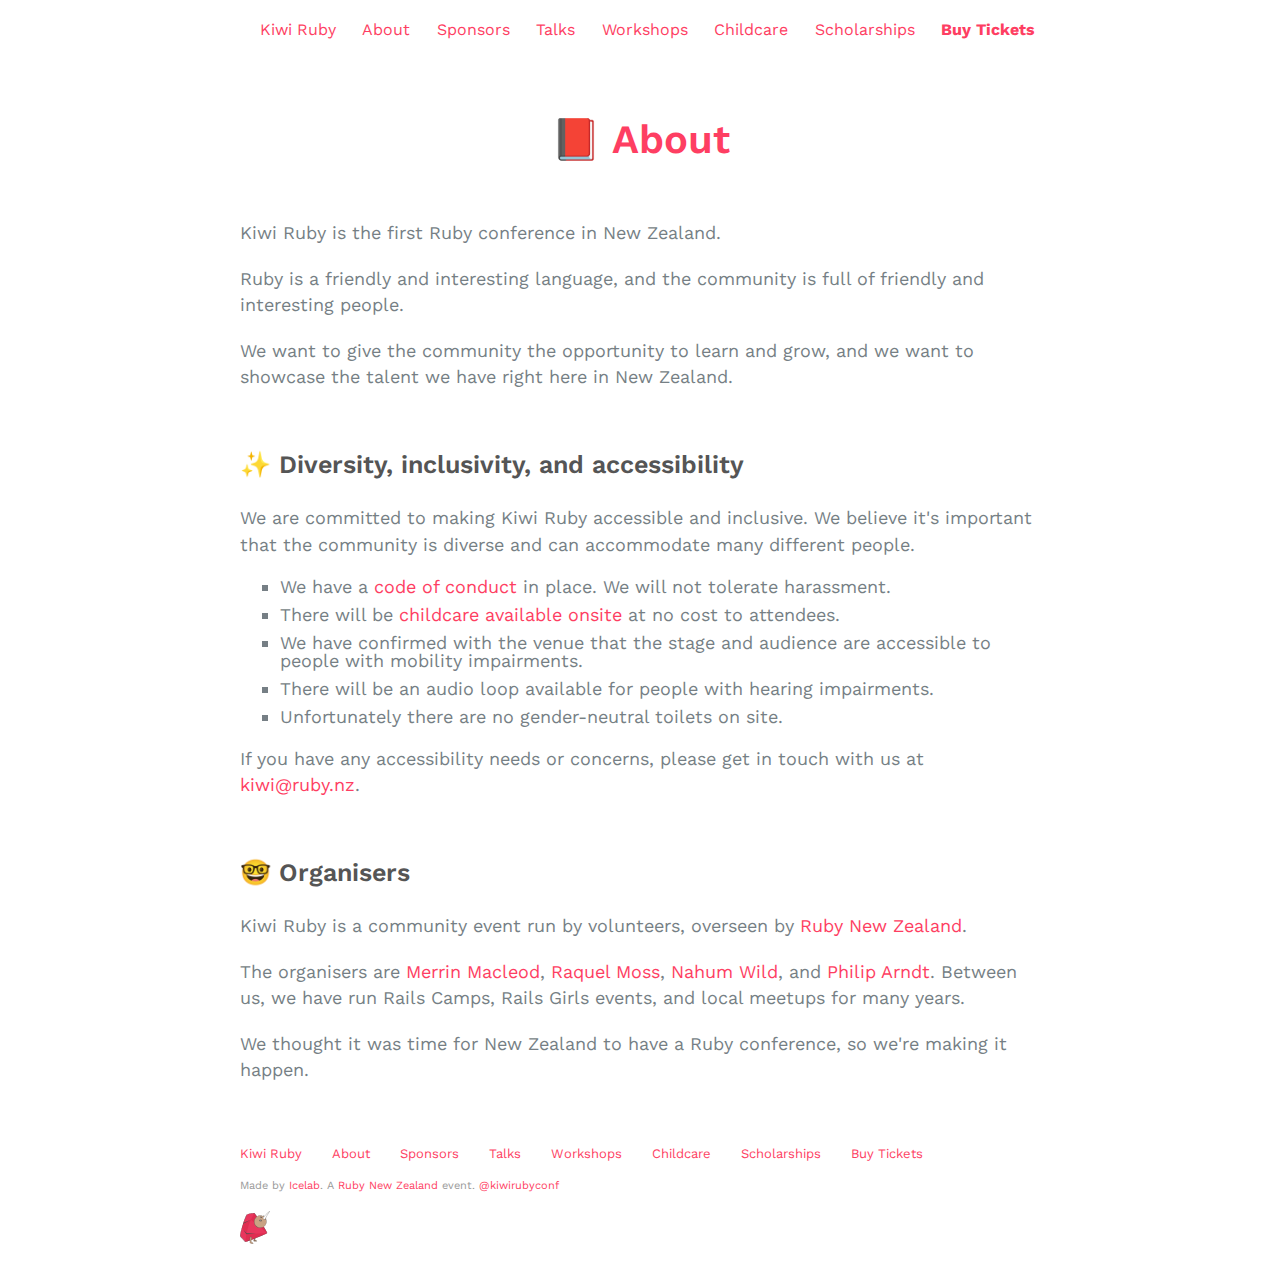
==== commit faf754b9: "Automated commit at 2017-08-09 09:57:32 UTC by middleman-deploy 2.0.0-alpha" ====
--- a/about/index.html
+++ b/about/index.html
@@ -5,4 +5,4 @@
 })(window,document,'script','https://www.google-analytics.com/analytics.js','ga');
 
 ga('create', 'UA-98197426-1', 'auto');
-ga('send', 'pageview');</script><title>About — Kiwi Ruby</title><title>Kiwi Ruby</title><meta content="Kiwi Ruby is a new Ruby conference being held in Wellington, New Zealand in November 2017. It will be very good." name="description" property="og:description" /><meta content="http://kiwi.ruby.nz/images/opengraph-image.png" property="og:image" /><meta content="500" property="og:image:height" /><meta content="955" property="og:image:width" /><link href="/assets/public.css" rel="stylesheet" type="text/css" /><link href="/images/favicon.png" rel="icon" sizes="32x32" type="image/png" /><script src="https://cdnjs.cloudflare.com/ajax/libs/jquery/3.2.1/jquery.min.js" type="text/javascript">></script><script async="" src="/assets/public.js"></script></head><body class="nav__room"><div class="nav--mobile__show"><i aria-hidden="true" class="fa fa-bars"></i><span>Menu</span></div><div class="nav nav--header"><ul class="nav__content"><li class="nav__item"><a href="/">Kiwi&nbsp;Ruby</a></li><li class="nav__item"><a href="/about">About</a></li><li class="nav__item"><a href="/#sponsors">Sponsors</a></li><li class="nav__item"><a href="/talks">Talks</a></li><li class="nav__item"><a href="/speakers">Speakers</a></li><li class="nav__item"><a href="/workshops">Workshops</a></li><li class="nav__item"><a href="/childcare">Childcare</a></li></ul></div><div class="nav nav--mobile"><ul class="nav__content"><li class="nav__item"><a href="/">Kiwi&nbsp;Ruby</a></li><li class="nav__item"><a href="/about">About</a></li><li class="nav__item"><a href="/#sponsors">Sponsors</a></li><li class="nav__item"><a href="/talks">Talks</a></li><li class="nav__item"><a href="/speakers">Speakers</a></li><li class="nav__item"><a href="/workshops">Workshops</a></li><li class="nav__item"><a href="/childcare">Childcare</a></li></ul></div><div class="mw-spacer"><div class="container"><section class="h-lots-of-padding-top"><div class="body-inner-wrapper"><div class="body-inner-wrapper__section" id="about"><h1>📕 About</h1><p>Kiwi Ruby is the first Ruby conference in New Zealand.</p><p>Ruby is a friendly and interesting language, and the community is full of friendly and interesting people.</p><p>We want to give the community the opportunity to learn and grow, and we want to showcase the talent we have right here in New Zealand.</p></div><div class="body-inner-wrapper__section" id="signup"><h2>✨ Diversity, inclusivity, and accessibility</h2><p>We are committed to making Kiwi Ruby accessible and inclusive. We believe it's important that the community is diverse and can accommodate many different people. </p><p>We have a <a href="http://ruby.nz/code-of-conduct">code of conduct</a> in place. We will not tolerate harassment.</p><p>We have confirmed with the venue that the stage and audience are accessible to people with mobility impairments. There will be an audio loop available for people with hearing impairments.</p><p>There will be <a href="/childcare">childcare available onsite</a> at no cost to attendees.</p><p>If you have any accessibility needs or concerns, please get in touch with us at <a href="mailto:kiwi@ruby.nz">kiwi@ruby.nz</a>.</p></div><div class="body-inner-wrapper__section" id="volunteer"><h2>🤓 Organisers</h2><p>Kiwi Ruby is a community event run by volunteers, overseen by <a href="http://www.ruby.nz">Ruby New Zealand</a>.</p><p>The organisers are <a href="https://www.twitter.com/merxplat">Merrin Macleod</a>, <a href="https://www.twitter.com/raquelxmoss">Raquel Moss</a>, <a href="https://www.twitter.com/terrcin">Nahum Wild</a>, and Philip Arndt. Between us, we have run Rails Camps, Rails Girls events, and local meetups for many years.</p><p>We thought it was time for New Zealand to have a Ruby conference, so we're making it happen.</p></div></div></section><section><div class="footer"><div class="footer-nav nav--footer"><ul class="footer-nav__list"><li class="footer-nav__list-item"><a href="/">Kiwi&nbsp;Ruby</a></li><li class="footer-nav__list-item"><a href="/about">About</a></li><li class="footer-nav__list-item"><a href="/#sponsors">Sponsors</a></li><li class="footer-nav__list-item"><a href="/talks">Talks</a></li><li class="footer-nav__list-item"><a href="/speakers">Speakers</a></li><li class="footer-nav__list-item"><a href="/workshops">Workshops</a></li><li class="footer-nav__list-item"><a href="/childcare">Childcare</a></li></ul></div><div class="footer__credit">Made by <a href="http://icelab.com.au">Icelab</a>. A <a href="http://www.ruby.nz">Ruby New Zealand</a>&nbsp;event. <a href="https://twitter.com/KiwiRubyConf">@kiwirubyconf</a></div><a class="footer__birb" href="#top"><img alt="NZ Rubyconf 2017 mascot" src="/images/gembirb-up.svg" width="30" /></a></div></section></div></div></body></html>+ga('send', 'pageview');</script><title>About — Kiwi Ruby</title><title>Kiwi Ruby</title><meta content="Kiwi Ruby is a new Ruby conference being held in Wellington, New Zealand in November 2017. It will be very good." name="description" property="og:description" /><meta content="http://kiwi.ruby.nz/images/opengraph-image.png" property="og:image" /><meta content="500" property="og:image:height" /><meta content="955" property="og:image:width" /><link href="/assets/public.css" rel="stylesheet" type="text/css" /><link href="/images/favicon.png" rel="icon" sizes="32x32" type="image/png" /><script src="https://cdnjs.cloudflare.com/ajax/libs/jquery/3.2.1/jquery.min.js" type="text/javascript">></script><script async="" src="/assets/public.js"></script></head><body class="nav__room"><div class="nav--mobile__show"><i aria-hidden="true" class="fa fa-bars"></i><span>Menu</span></div><div class="nav nav--header"><ul class="nav__content"><li class="nav__item"><a href="/">Kiwi&nbsp;Ruby</a></li><li class="nav__item"><a href="/about">About</a></li><li class="nav__item"><a href="/#sponsors">Sponsors</a></li><li class="nav__item"><a href="/talks">Talks</a></li><li class="nav__item"><a href="/workshops">Workshops</a></li><li class="nav__item"><a href="/childcare">Childcare</a></li><li class="nav__item"><a href="/scholarships">Scholarships</a></li><li class="nav__item nav__item--highlighted"><a href="https://ti.to/kiwi-ruby/kiwi-ruby-2017">Buy Tickets</a></li></ul></div><div class="nav nav--mobile"><ul class="nav__content"><li class="nav__item"><a href="/">Kiwi&nbsp;Ruby</a></li><li class="nav__item"><a href="/about">About</a></li><li class="nav__item"><a href="/#sponsors">Sponsors</a></li><li class="nav__item"><a href="/talks">Talks</a></li><li class="nav__item"><a href="/workshops">Workshops</a></li><li class="nav__item"><a href="/childcare">Childcare</a></li><li class="nav__item"><a href="/scholarships">Scholarships</a></li><li class="nav__item nav__item--highlighted"><a href="https://ti.to/kiwi-ruby/kiwi-ruby-2017">Buy Tickets</a></li></ul></div><div class="mw-spacer"><div class="container"><section class="h-lots-of-padding-top"><div class="body-inner-wrapper"><div class="body-inner-wrapper__section" id="about"><h1>📕 About</h1><p>Kiwi Ruby is the first Ruby conference in New Zealand.</p><p>Ruby is a friendly and interesting language, and the community is full of friendly and interesting people.</p><p>We want to give the community the opportunity to learn and grow, and we want to showcase the talent we have right here in New Zealand.</p></div><div class="body-inner-wrapper__section" id="signup"><h2>✨ Diversity, inclusivity, and accessibility</h2><p>We are committed to making Kiwi Ruby accessible and inclusive. We believe it's important that the community is diverse and can accommodate many different people. </p><ul><li class="square-list">We have a <a href="http://ruby.nz/code-of-conduct">code of conduct</a> in place. We will not tolerate harassment.</li><li class="square-list">There will be <a href="/childcare">childcare available onsite</a> at no cost to attendees.</li><li class="square-list">We have confirmed with the venue that the stage and audience are accessible to people with mobility impairments.</li><li class="square-list">There will be an audio loop available for people with hearing impairments.</li><li class="square-list">Unfortunately there are no gender-neutral toilets on site.</li></ul><p>If you have any accessibility needs or concerns, please get in touch with us at <a href="mailto:kiwi@ruby.nz">kiwi@ruby.nz</a>.</p></div><div class="body-inner-wrapper__section" id="volunteer"><h2>🤓 Organisers</h2><p>Kiwi Ruby is a community event run by volunteers, overseen by <a href="http://www.ruby.nz">Ruby New Zealand</a>.</p><p>The organisers are <a href="https://www.twitter.com/merxplat">Merrin Macleod</a>, <a href="https://www.twitter.com/raquelxmoss">Raquel Moss</a>, <a href="https://www.twitter.com/terrcin">Nahum Wild</a>, and <a href="https://github.com/parndt">Philip Arndt</a>. Between us, we have run Rails Camps, Rails Girls events, and local meetups for many years.</p><p>We thought it was time for New Zealand to have a Ruby conference, so we're making it happen.</p></div></div></section><section><div class="footer"><div class="footer-nav nav--footer"><ul class="footer-nav__list"><li class="footer-nav__list-item"><a href="/">Kiwi&nbsp;Ruby</a></li><li class="footer-nav__list-item"><a href="/about">About</a></li><li class="footer-nav__list-item"><a href="/#sponsors">Sponsors</a></li><li class="footer-nav__list-item"><a href="/talks">Talks</a></li><li class="footer-nav__list-item"><a href="/workshops">Workshops</a></li><li class="footer-nav__list-item"><a href="/childcare">Childcare</a></li><li class="footer-nav__list-item"><a href="/scholarships">Scholarships</a></li><li class="footer-nav__list-item"><a href="https://ti.to/kiwi-ruby/kiwi-ruby-2017">Buy Tickets</a></li></ul></div><div class="footer__credit">Made by <a href="http://icelab.com.au">Icelab</a>. A <a href="http://www.ruby.nz">Ruby New Zealand</a>&nbsp;event. <a href="https://twitter.com/KiwiRubyConf">@kiwirubyconf</a></div><a class="footer__birb" href="#top"><img alt="NZ Rubyconf 2017 mascot" src="/images/gembirb-up.svg" width="30" /></a></div></section></div></div></body></html>--- a/assets/public.css
+++ b/assets/public.css
@@ -2,4 +2,4 @@
 /*!
  *  Font Awesome 4.7.0 by @davegandy - http://fontawesome.io - @fontawesome
  *  License - http://fontawesome.io/license (Font: SIL OFL 1.1, CSS: MIT License)
- */@font-face{font-family:FontAwesome;src:url(public/fonts/fontawesome-webfont.eot);src:url(public/fonts/fontawesome-webfont.eot?#iefix&v=4.7.0) format("embedded-opentype"),url(public/fonts/fontawesome-webfont.woff2) format("woff2"),url(public/fonts/fontawesome-webfont.woff) format("woff"),url(public/fonts/fontawesome-webfont.ttf) format("truetype"),url(public/fonts/fontawesome-webfont.svg#fontawesomeregular) format("svg");font-weight:400;font-style:normal}.fa{display:inline-block;font:normal normal normal 14px/1 FontAwesome;font-size:inherit;text-rendering:auto;-webkit-font-smoothing:antialiased;-moz-osx-font-smoothing:grayscale}.fa-lg{font-size:1.33333333em;line-height:.75em;vertical-align:-15%}.fa-2x{font-size:2em}.fa-3x{font-size:3em}.fa-4x{font-size:4em}.fa-5x{font-size:5em}.fa-fw{width:1.28571429em;text-align:center}.fa-ul{padding-left:0;margin-left:2.14285714em;list-style-type:none}.fa-ul>li{position:relative}.fa-li{position:absolute;left:-2.14285714em;width:2.14285714em;top:.14285714em;text-align:center}.fa-li.fa-lg{left:-1.85714286em}.fa-border{padding:.2em .25em .15em;border:.08em solid #eee;border-radius:.1em}.fa-pull-left{float:left}.fa-pull-right{float:right}.fa.fa-pull-left{margin-right:.3em}.fa.fa-pull-right{margin-left:.3em}.pull-right{float:right}.pull-left{float:left}.fa.pull-left{margin-right:.3em}.fa.pull-right{margin-left:.3em}.fa-spin{-webkit-animation:fa-spin 2s infinite linear;animation:fa-spin 2s infinite linear}.fa-pulse{-webkit-animation:fa-spin 1s infinite steps(8);animation:fa-spin 1s infinite steps(8)}@-webkit-keyframes fa-spin{0%{-webkit-transform:rotate(0deg);transform:rotate(0deg)}to{-webkit-transform:rotate(359deg);transform:rotate(359deg)}}@keyframes fa-spin{0%{-webkit-transform:rotate(0deg);transform:rotate(0deg)}to{-webkit-transform:rotate(359deg);transform:rotate(359deg)}}.fa-rotate-90{-ms-filter:"progid:DXImageTransform.Microsoft.BasicImage(rotation=1)";-webkit-transform:rotate(90deg);transform:rotate(90deg)}.fa-rotate-180{-ms-filter:"progid:DXImageTransform.Microsoft.BasicImage(rotation=2)";-webkit-transform:rotate(180deg);transform:rotate(180deg)}.fa-rotate-270{-ms-filter:"progid:DXImageTransform.Microsoft.BasicImage(rotation=3)";-webkit-transform:rotate(270deg);transform:rotate(270deg)}.fa-flip-horizontal{-ms-filter:"progid:DXImageTransform.Microsoft.BasicImage(rotation=0, mirror=1)";-webkit-transform:scaleX(-1);transform:scaleX(-1)}.fa-flip-vertical{-ms-filter:"progid:DXImageTransform.Microsoft.BasicImage(rotation=2, mirror=1)";-webkit-transform:scaleY(-1);transform:scaleY(-1)}:root .fa-flip-horizontal,:root .fa-flip-vertical,:root .fa-rotate-90,:root .fa-rotate-180,:root .fa-rotate-270{-webkit-filter:none;filter:none}.fa-stack{position:relative;display:inline-block;width:2em;height:2em;line-height:2em;vertical-align:middle}.fa-stack-1x,.fa-stack-2x{position:absolute;left:0;width:100%;text-align:center}.fa-stack-1x{line-height:inherit}.fa-stack-2x{font-size:2em}.fa-inverse{color:#fff}.fa-glass:before{content:"\F000"}.fa-music:before{content:"\F001"}.fa-search:before{content:"\F002"}.fa-envelope-o:before{content:"\F003"}.fa-heart:before{content:"\F004"}.fa-star:before{content:"\F005"}.fa-star-o:before{content:"\F006"}.fa-user:before{content:"\F007"}.fa-film:before{content:"\F008"}.fa-th-large:before{content:"\F009"}.fa-th:before{content:"\F00A"}.fa-th-list:before{content:"\F00B"}.fa-check:before{content:"\F00C"}.fa-close:before,.fa-remove:before,.fa-times:before{content:"\F00D"}.fa-search-plus:before{content:"\F00E"}.fa-search-minus:before{content:"\F010"}.fa-power-off:before{content:"\F011"}.fa-signal:before{content:"\F012"}.fa-cog:before,.fa-gear:before{content:"\F013"}.fa-trash-o:before{content:"\F014"}.fa-home:before{content:"\F015"}.fa-file-o:before{content:"\F016"}.fa-clock-o:before{content:"\F017"}.fa-road:before{content:"\F018"}.fa-download:before{content:"\F019"}.fa-arrow-circle-o-down:before{content:"\F01A"}.fa-arrow-circle-o-up:before{content:"\F01B"}.fa-inbox:before{content:"\F01C"}.fa-play-circle-o:before{content:"\F01D"}.fa-repeat:before,.fa-rotate-right:before{content:"\F01E"}.fa-refresh:before{content:"\F021"}.fa-list-alt:before{content:"\F022"}.fa-lock:before{content:"\F023"}.fa-flag:before{content:"\F024"}.fa-headphones:before{content:"\F025"}.fa-volume-off:before{content:"\F026"}.fa-volume-down:before{content:"\F027"}.fa-volume-up:before{content:"\F028"}.fa-qrcode:before{content:"\F029"}.fa-barcode:before{content:"\F02A"}.fa-tag:before{content:"\F02B"}.fa-tags:before{content:"\F02C"}.fa-book:before{content:"\F02D"}.fa-bookmark:before{content:"\F02E"}.fa-print:before{content:"\F02F"}.fa-camera:before{content:"\F030"}.fa-font:before{content:"\F031"}.fa-bold:before{content:"\F032"}.fa-italic:before{content:"\F033"}.fa-text-height:before{content:"\F034"}.fa-text-width:before{content:"\F035"}.fa-align-left:before{content:"\F036"}.fa-align-center:before{content:"\F037"}.fa-align-right:before{content:"\F038"}.fa-align-justify:before{content:"\F039"}.fa-list:before{content:"\F03A"}.fa-dedent:before,.fa-outdent:before{content:"\F03B"}.fa-indent:before{content:"\F03C"}.fa-video-camera:before{content:"\F03D"}.fa-image:before,.fa-photo:before,.fa-picture-o:before{content:"\F03E"}.fa-pencil:before{content:"\F040"}.fa-map-marker:before{content:"\F041"}.fa-adjust:before{content:"\F042"}.fa-tint:before{content:"\F043"}.fa-edit:before,.fa-pencil-square-o:before{content:"\F044"}.fa-share-square-o:before{content:"\F045"}.fa-check-square-o:before{content:"\F046"}.fa-arrows:before{content:"\F047"}.fa-step-backward:before{content:"\F048"}.fa-fast-backward:before{content:"\F049"}.fa-backward:before{content:"\F04A"}.fa-play:before{content:"\F04B"}.fa-pause:before{content:"\F04C"}.fa-stop:before{content:"\F04D"}.fa-forward:before{content:"\F04E"}.fa-fast-forward:before{content:"\F050"}.fa-step-forward:before{content:"\F051"}.fa-eject:before{content:"\F052"}.fa-chevron-left:before{content:"\F053"}.fa-chevron-right:before{content:"\F054"}.fa-plus-circle:before{content:"\F055"}.fa-minus-circle:before{content:"\F056"}.fa-times-circle:before{content:"\F057"}.fa-check-circle:before{content:"\F058"}.fa-question-circle:before{content:"\F059"}.fa-info-circle:before{content:"\F05A"}.fa-crosshairs:before{content:"\F05B"}.fa-times-circle-o:before{content:"\F05C"}.fa-check-circle-o:before{content:"\F05D"}.fa-ban:before{content:"\F05E"}.fa-arrow-left:before{content:"\F060"}.fa-arrow-right:before{content:"\F061"}.fa-arrow-up:before{content:"\F062"}.fa-arrow-down:before{content:"\F063"}.fa-mail-forward:before,.fa-share:before{content:"\F064"}.fa-expand:before{content:"\F065"}.fa-compress:before{content:"\F066"}.fa-plus:before{content:"\F067"}.fa-minus:before{content:"\F068"}.fa-asterisk:before{content:"\F069"}.fa-exclamation-circle:before{content:"\F06A"}.fa-gift:before{content:"\F06B"}.fa-leaf:before{content:"\F06C"}.fa-fire:before{content:"\F06D"}.fa-eye:before{content:"\F06E"}.fa-eye-slash:before{content:"\F070"}.fa-exclamation-triangle:before,.fa-warning:before{content:"\F071"}.fa-plane:before{content:"\F072"}.fa-calendar:before{content:"\F073"}.fa-random:before{content:"\F074"}.fa-comment:before{content:"\F075"}.fa-magnet:before{content:"\F076"}.fa-chevron-up:before{content:"\F077"}.fa-chevron-down:before{content:"\F078"}.fa-retweet:before{content:"\F079"}.fa-shopping-cart:before{content:"\F07A"}.fa-folder:before{content:"\F07B"}.fa-folder-open:before{content:"\F07C"}.fa-arrows-v:before{content:"\F07D"}.fa-arrows-h:before{content:"\F07E"}.fa-bar-chart-o:before,.fa-bar-chart:before{content:"\F080"}.fa-twitter-square:before{content:"\F081"}.fa-facebook-square:before{content:"\F082"}.fa-camera-retro:before{content:"\F083"}.fa-key:before{content:"\F084"}.fa-cogs:before,.fa-gears:before{content:"\F085"}.fa-comments:before{content:"\F086"}.fa-thumbs-o-up:before{content:"\F087"}.fa-thumbs-o-down:before{content:"\F088"}.fa-star-half:before{content:"\F089"}.fa-heart-o:before{content:"\F08A"}.fa-sign-out:before{content:"\F08B"}.fa-linkedin-square:before{content:"\F08C"}.fa-thumb-tack:before{content:"\F08D"}.fa-external-link:before{content:"\F08E"}.fa-sign-in:before{content:"\F090"}.fa-trophy:before{content:"\F091"}.fa-github-square:before{content:"\F092"}.fa-upload:before{content:"\F093"}.fa-lemon-o:before{content:"\F094"}.fa-phone:before{content:"\F095"}.fa-square-o:before{content:"\F096"}.fa-bookmark-o:before{content:"\F097"}.fa-phone-square:before{content:"\F098"}.fa-twitter:before{content:"\F099"}.fa-facebook-f:before,.fa-facebook:before{content:"\F09A"}.fa-github:before{content:"\F09B"}.fa-unlock:before{content:"\F09C"}.fa-credit-card:before{content:"\F09D"}.fa-feed:before,.fa-rss:before{content:"\F09E"}.fa-hdd-o:before{content:"\F0A0"}.fa-bullhorn:before{content:"\F0A1"}.fa-bell:before{content:"\F0F3"}.fa-certificate:before{content:"\F0A3"}.fa-hand-o-right:before{content:"\F0A4"}.fa-hand-o-left:before{content:"\F0A5"}.fa-hand-o-up:before{content:"\F0A6"}.fa-hand-o-down:before{content:"\F0A7"}.fa-arrow-circle-left:before{content:"\F0A8"}.fa-arrow-circle-right:before{content:"\F0A9"}.fa-arrow-circle-up:before{content:"\F0AA"}.fa-arrow-circle-down:before{content:"\F0AB"}.fa-globe:before{content:"\F0AC"}.fa-wrench:before{content:"\F0AD"}.fa-tasks:before{content:"\F0AE"}.fa-filter:before{content:"\F0B0"}.fa-briefcase:before{content:"\F0B1"}.fa-arrows-alt:before{content:"\F0B2"}.fa-group:before,.fa-users:before{content:"\F0C0"}.fa-chain:before,.fa-link:before{content:"\F0C1"}.fa-cloud:before{content:"\F0C2"}.fa-flask:before{content:"\F0C3"}.fa-cut:before,.fa-scissors:before{content:"\F0C4"}.fa-copy:before,.fa-files-o:before{content:"\F0C5"}.fa-paperclip:before{content:"\F0C6"}.fa-floppy-o:before,.fa-save:before{content:"\F0C7"}.fa-square:before{content:"\F0C8"}.fa-bars:before,.fa-navicon:before,.fa-reorder:before{content:"\F0C9"}.fa-list-ul:before{content:"\F0CA"}.fa-list-ol:before{content:"\F0CB"}.fa-strikethrough:before{content:"\F0CC"}.fa-underline:before{content:"\F0CD"}.fa-table:before{content:"\F0CE"}.fa-magic:before{content:"\F0D0"}.fa-truck:before{content:"\F0D1"}.fa-pinterest:before{content:"\F0D2"}.fa-pinterest-square:before{content:"\F0D3"}.fa-google-plus-square:before{content:"\F0D4"}.fa-google-plus:before{content:"\F0D5"}.fa-money:before{content:"\F0D6"}.fa-caret-down:before{content:"\F0D7"}.fa-caret-up:before{content:"\F0D8"}.fa-caret-left:before{content:"\F0D9"}.fa-caret-right:before{content:"\F0DA"}.fa-columns:before{content:"\F0DB"}.fa-sort:before,.fa-unsorted:before{content:"\F0DC"}.fa-sort-desc:before,.fa-sort-down:before{content:"\F0DD"}.fa-sort-asc:before,.fa-sort-up:before{content:"\F0DE"}.fa-envelope:before{content:"\F0E0"}.fa-linkedin:before{content:"\F0E1"}.fa-rotate-left:before,.fa-undo:before{content:"\F0E2"}.fa-gavel:before,.fa-legal:before{content:"\F0E3"}.fa-dashboard:before,.fa-tachometer:before{content:"\F0E4"}.fa-comment-o:before{content:"\F0E5"}.fa-comments-o:before{content:"\F0E6"}.fa-bolt:before,.fa-flash:before{content:"\F0E7"}.fa-sitemap:before{content:"\F0E8"}.fa-umbrella:before{content:"\F0E9"}.fa-clipboard:before,.fa-paste:before{content:"\F0EA"}.fa-lightbulb-o:before{content:"\F0EB"}.fa-exchange:before{content:"\F0EC"}.fa-cloud-download:before{content:"\F0ED"}.fa-cloud-upload:before{content:"\F0EE"}.fa-user-md:before{content:"\F0F0"}.fa-stethoscope:before{content:"\F0F1"}.fa-suitcase:before{content:"\F0F2"}.fa-bell-o:before{content:"\F0A2"}.fa-coffee:before{content:"\F0F4"}.fa-cutlery:before{content:"\F0F5"}.fa-file-text-o:before{content:"\F0F6"}.fa-building-o:before{content:"\F0F7"}.fa-hospital-o:before{content:"\F0F8"}.fa-ambulance:before{content:"\F0F9"}.fa-medkit:before{content:"\F0FA"}.fa-fighter-jet:before{content:"\F0FB"}.fa-beer:before{content:"\F0FC"}.fa-h-square:before{content:"\F0FD"}.fa-plus-square:before{content:"\F0FE"}.fa-angle-double-left:before{content:"\F100"}.fa-angle-double-right:before{content:"\F101"}.fa-angle-double-up:before{content:"\F102"}.fa-angle-double-down:before{content:"\F103"}.fa-angle-left:before{content:"\F104"}.fa-angle-right:before{content:"\F105"}.fa-angle-up:before{content:"\F106"}.fa-angle-down:before{content:"\F107"}.fa-desktop:before{content:"\F108"}.fa-laptop:before{content:"\F109"}.fa-tablet:before{content:"\F10A"}.fa-mobile-phone:before,.fa-mobile:before{content:"\F10B"}.fa-circle-o:before{content:"\F10C"}.fa-quote-left:before{content:"\F10D"}.fa-quote-right:before{content:"\F10E"}.fa-spinner:before{content:"\F110"}.fa-circle:before{content:"\F111"}.fa-mail-reply:before,.fa-reply:before{content:"\F112"}.fa-github-alt:before{content:"\F113"}.fa-folder-o:before{content:"\F114"}.fa-folder-open-o:before{content:"\F115"}.fa-smile-o:before{content:"\F118"}.fa-frown-o:before{content:"\F119"}.fa-meh-o:before{content:"\F11A"}.fa-gamepad:before{content:"\F11B"}.fa-keyboard-o:before{content:"\F11C"}.fa-flag-o:before{content:"\F11D"}.fa-flag-checkered:before{content:"\F11E"}.fa-terminal:before{content:"\F120"}.fa-code:before{content:"\F121"}.fa-mail-reply-all:before,.fa-reply-all:before{content:"\F122"}.fa-star-half-empty:before,.fa-star-half-full:before,.fa-star-half-o:before{content:"\F123"}.fa-location-arrow:before{content:"\F124"}.fa-crop:before{content:"\F125"}.fa-code-fork:before{content:"\F126"}.fa-chain-broken:before,.fa-unlink:before{content:"\F127"}.fa-question:before{content:"\F128"}.fa-info:before{content:"\F129"}.fa-exclamation:before{content:"\F12A"}.fa-superscript:before{content:"\F12B"}.fa-subscript:before{content:"\F12C"}.fa-eraser:before{content:"\F12D"}.fa-puzzle-piece:before{content:"\F12E"}.fa-microphone:before{content:"\F130"}.fa-microphone-slash:before{content:"\F131"}.fa-shield:before{content:"\F132"}.fa-calendar-o:before{content:"\F133"}.fa-fire-extinguisher:before{content:"\F134"}.fa-rocket:before{content:"\F135"}.fa-maxcdn:before{content:"\F136"}.fa-chevron-circle-left:before{content:"\F137"}.fa-chevron-circle-right:before{content:"\F138"}.fa-chevron-circle-up:before{content:"\F139"}.fa-chevron-circle-down:before{content:"\F13A"}.fa-html5:before{content:"\F13B"}.fa-css3:before{content:"\F13C"}.fa-anchor:before{content:"\F13D"}.fa-unlock-alt:before{content:"\F13E"}.fa-bullseye:before{content:"\F140"}.fa-ellipsis-h:before{content:"\F141"}.fa-ellipsis-v:before{content:"\F142"}.fa-rss-square:before{content:"\F143"}.fa-play-circle:before{content:"\F144"}.fa-ticket:before{content:"\F145"}.fa-minus-square:before{content:"\F146"}.fa-minus-square-o:before{content:"\F147"}.fa-level-up:before{content:"\F148"}.fa-level-down:before{content:"\F149"}.fa-check-square:before{content:"\F14A"}.fa-pencil-square:before{content:"\F14B"}.fa-external-link-square:before{content:"\F14C"}.fa-share-square:before{content:"\F14D"}.fa-compass:before{content:"\F14E"}.fa-caret-square-o-down:before,.fa-toggle-down:before{content:"\F150"}.fa-caret-square-o-up:before,.fa-toggle-up:before{content:"\F151"}.fa-caret-square-o-right:before,.fa-toggle-right:before{content:"\F152"}.fa-eur:before,.fa-euro:before{content:"\F153"}.fa-gbp:before{content:"\F154"}.fa-dollar:before,.fa-usd:before{content:"\F155"}.fa-inr:before,.fa-rupee:before{content:"\F156"}.fa-cny:before,.fa-jpy:before,.fa-rmb:before,.fa-yen:before{content:"\F157"}.fa-rouble:before,.fa-rub:before,.fa-ruble:before{content:"\F158"}.fa-krw:before,.fa-won:before{content:"\F159"}.fa-bitcoin:before,.fa-btc:before{content:"\F15A"}.fa-file:before{content:"\F15B"}.fa-file-text:before{content:"\F15C"}.fa-sort-alpha-asc:before{content:"\F15D"}.fa-sort-alpha-desc:before{content:"\F15E"}.fa-sort-amount-asc:before{content:"\F160"}.fa-sort-amount-desc:before{content:"\F161"}.fa-sort-numeric-asc:before{content:"\F162"}.fa-sort-numeric-desc:before{content:"\F163"}.fa-thumbs-up:before{content:"\F164"}.fa-thumbs-down:before{content:"\F165"}.fa-youtube-square:before{content:"\F166"}.fa-youtube:before{content:"\F167"}.fa-xing:before{content:"\F168"}.fa-xing-square:before{content:"\F169"}.fa-youtube-play:before{content:"\F16A"}.fa-dropbox:before{content:"\F16B"}.fa-stack-overflow:before{content:"\F16C"}.fa-instagram:before{content:"\F16D"}.fa-flickr:before{content:"\F16E"}.fa-adn:before{content:"\F170"}.fa-bitbucket:before{content:"\F171"}.fa-bitbucket-square:before{content:"\F172"}.fa-tumblr:before{content:"\F173"}.fa-tumblr-square:before{content:"\F174"}.fa-long-arrow-down:before{content:"\F175"}.fa-long-arrow-up:before{content:"\F176"}.fa-long-arrow-left:before{content:"\F177"}.fa-long-arrow-right:before{content:"\F178"}.fa-apple:before{content:"\F179"}.fa-windows:before{content:"\F17A"}.fa-android:before{content:"\F17B"}.fa-linux:before{content:"\F17C"}.fa-dribbble:before{content:"\F17D"}.fa-skype:before{content:"\F17E"}.fa-foursquare:before{content:"\F180"}.fa-trello:before{content:"\F181"}.fa-female:before{content:"\F182"}.fa-male:before{content:"\F183"}.fa-gittip:before,.fa-gratipay:before{content:"\F184"}.fa-sun-o:before{content:"\F185"}.fa-moon-o:before{content:"\F186"}.fa-archive:before{content:"\F187"}.fa-bug:before{content:"\F188"}.fa-vk:before{content:"\F189"}.fa-weibo:before{content:"\F18A"}.fa-renren:before{content:"\F18B"}.fa-pagelines:before{content:"\F18C"}.fa-stack-exchange:before{content:"\F18D"}.fa-arrow-circle-o-right:before{content:"\F18E"}.fa-arrow-circle-o-left:before{content:"\F190"}.fa-caret-square-o-left:before,.fa-toggle-left:before{content:"\F191"}.fa-dot-circle-o:before{content:"\F192"}.fa-wheelchair:before{content:"\F193"}.fa-vimeo-square:before{content:"\F194"}.fa-try:before,.fa-turkish-lira:before{content:"\F195"}.fa-plus-square-o:before{content:"\F196"}.fa-space-shuttle:before{content:"\F197"}.fa-slack:before{content:"\F198"}.fa-envelope-square:before{content:"\F199"}.fa-wordpress:before{content:"\F19A"}.fa-openid:before{content:"\F19B"}.fa-bank:before,.fa-institution:before,.fa-university:before{content:"\F19C"}.fa-graduation-cap:before,.fa-mortar-board:before{content:"\F19D"}.fa-yahoo:before{content:"\F19E"}.fa-google:before{content:"\F1A0"}.fa-reddit:before{content:"\F1A1"}.fa-reddit-square:before{content:"\F1A2"}.fa-stumbleupon-circle:before{content:"\F1A3"}.fa-stumbleupon:before{content:"\F1A4"}.fa-delicious:before{content:"\F1A5"}.fa-digg:before{content:"\F1A6"}.fa-pied-piper-pp:before{content:"\F1A7"}.fa-pied-piper-alt:before{content:"\F1A8"}.fa-drupal:before{content:"\F1A9"}.fa-joomla:before{content:"\F1AA"}.fa-language:before{content:"\F1AB"}.fa-fax:before{content:"\F1AC"}.fa-building:before{content:"\F1AD"}.fa-child:before{content:"\F1AE"}.fa-paw:before{content:"\F1B0"}.fa-spoon:before{content:"\F1B1"}.fa-cube:before{content:"\F1B2"}.fa-cubes:before{content:"\F1B3"}.fa-behance:before{content:"\F1B4"}.fa-behance-square:before{content:"\F1B5"}.fa-steam:before{content:"\F1B6"}.fa-steam-square:before{content:"\F1B7"}.fa-recycle:before{content:"\F1B8"}.fa-automobile:before,.fa-car:before{content:"\F1B9"}.fa-cab:before,.fa-taxi:before{content:"\F1BA"}.fa-tree:before{content:"\F1BB"}.fa-spotify:before{content:"\F1BC"}.fa-deviantart:before{content:"\F1BD"}.fa-soundcloud:before{content:"\F1BE"}.fa-database:before{content:"\F1C0"}.fa-file-pdf-o:before{content:"\F1C1"}.fa-file-word-o:before{content:"\F1C2"}.fa-file-excel-o:before{content:"\F1C3"}.fa-file-powerpoint-o:before{content:"\F1C4"}.fa-file-image-o:before,.fa-file-photo-o:before,.fa-file-picture-o:before{content:"\F1C5"}.fa-file-archive-o:before,.fa-file-zip-o:before{content:"\F1C6"}.fa-file-audio-o:before,.fa-file-sound-o:before{content:"\F1C7"}.fa-file-movie-o:before,.fa-file-video-o:before{content:"\F1C8"}.fa-file-code-o:before{content:"\F1C9"}.fa-vine:before{content:"\F1CA"}.fa-codepen:before{content:"\F1CB"}.fa-jsfiddle:before{content:"\F1CC"}.fa-life-bouy:before,.fa-life-buoy:before,.fa-life-ring:before,.fa-life-saver:before,.fa-support:before{content:"\F1CD"}.fa-circle-o-notch:before{content:"\F1CE"}.fa-ra:before,.fa-rebel:before,.fa-resistance:before{content:"\F1D0"}.fa-empire:before,.fa-ge:before{content:"\F1D1"}.fa-git-square:before{content:"\F1D2"}.fa-git:before{content:"\F1D3"}.fa-hacker-news:before,.fa-y-combinator-square:before,.fa-yc-square:before{content:"\F1D4"}.fa-tencent-weibo:before{content:"\F1D5"}.fa-qq:before{content:"\F1D6"}.fa-wechat:before,.fa-weixin:before{content:"\F1D7"}.fa-paper-plane:before,.fa-send:before{content:"\F1D8"}.fa-paper-plane-o:before,.fa-send-o:before{content:"\F1D9"}.fa-history:before{content:"\F1DA"}.fa-circle-thin:before{content:"\F1DB"}.fa-header:before{content:"\F1DC"}.fa-paragraph:before{content:"\F1DD"}.fa-sliders:before{content:"\F1DE"}.fa-share-alt:before{content:"\F1E0"}.fa-share-alt-square:before{content:"\F1E1"}.fa-bomb:before{content:"\F1E2"}.fa-futbol-o:before,.fa-soccer-ball-o:before{content:"\F1E3"}.fa-tty:before{content:"\F1E4"}.fa-binoculars:before{content:"\F1E5"}.fa-plug:before{content:"\F1E6"}.fa-slideshare:before{content:"\F1E7"}.fa-twitch:before{content:"\F1E8"}.fa-yelp:before{content:"\F1E9"}.fa-newspaper-o:before{content:"\F1EA"}.fa-wifi:before{content:"\F1EB"}.fa-calculator:before{content:"\F1EC"}.fa-paypal:before{content:"\F1ED"}.fa-google-wallet:before{content:"\F1EE"}.fa-cc-visa:before{content:"\F1F0"}.fa-cc-mastercard:before{content:"\F1F1"}.fa-cc-discover:before{content:"\F1F2"}.fa-cc-amex:before{content:"\F1F3"}.fa-cc-paypal:before{content:"\F1F4"}.fa-cc-stripe:before{content:"\F1F5"}.fa-bell-slash:before{content:"\F1F6"}.fa-bell-slash-o:before{content:"\F1F7"}.fa-trash:before{content:"\F1F8"}.fa-copyright:before{content:"\F1F9"}.fa-at:before{content:"\F1FA"}.fa-eyedropper:before{content:"\F1FB"}.fa-paint-brush:before{content:"\F1FC"}.fa-birthday-cake:before{content:"\F1FD"}.fa-area-chart:before{content:"\F1FE"}.fa-pie-chart:before{content:"\F200"}.fa-line-chart:before{content:"\F201"}.fa-lastfm:before{content:"\F202"}.fa-lastfm-square:before{content:"\F203"}.fa-toggle-off:before{content:"\F204"}.fa-toggle-on:before{content:"\F205"}.fa-bicycle:before{content:"\F206"}.fa-bus:before{content:"\F207"}.fa-ioxhost:before{content:"\F208"}.fa-angellist:before{content:"\F209"}.fa-cc:before{content:"\F20A"}.fa-ils:before,.fa-shekel:before,.fa-sheqel:before{content:"\F20B"}.fa-meanpath:before{content:"\F20C"}.fa-buysellads:before{content:"\F20D"}.fa-connectdevelop:before{content:"\F20E"}.fa-dashcube:before{content:"\F210"}.fa-forumbee:before{content:"\F211"}.fa-leanpub:before{content:"\F212"}.fa-sellsy:before{content:"\F213"}.fa-shirtsinbulk:before{content:"\F214"}.fa-simplybuilt:before{content:"\F215"}.fa-skyatlas:before{content:"\F216"}.fa-cart-plus:before{content:"\F217"}.fa-cart-arrow-down:before{content:"\F218"}.fa-diamond:before{content:"\F219"}.fa-ship:before{content:"\F21A"}.fa-user-secret:before{content:"\F21B"}.fa-motorcycle:before{content:"\F21C"}.fa-street-view:before{content:"\F21D"}.fa-heartbeat:before{content:"\F21E"}.fa-venus:before{content:"\F221"}.fa-mars:before{content:"\F222"}.fa-mercury:before{content:"\F223"}.fa-intersex:before,.fa-transgender:before{content:"\F224"}.fa-transgender-alt:before{content:"\F225"}.fa-venus-double:before{content:"\F226"}.fa-mars-double:before{content:"\F227"}.fa-venus-mars:before{content:"\F228"}.fa-mars-stroke:before{content:"\F229"}.fa-mars-stroke-v:before{content:"\F22A"}.fa-mars-stroke-h:before{content:"\F22B"}.fa-neuter:before{content:"\F22C"}.fa-genderless:before{content:"\F22D"}.fa-facebook-official:before{content:"\F230"}.fa-pinterest-p:before{content:"\F231"}.fa-whatsapp:before{content:"\F232"}.fa-server:before{content:"\F233"}.fa-user-plus:before{content:"\F234"}.fa-user-times:before{content:"\F235"}.fa-bed:before,.fa-hotel:before{content:"\F236"}.fa-viacoin:before{content:"\F237"}.fa-train:before{content:"\F238"}.fa-subway:before{content:"\F239"}.fa-medium:before{content:"\F23A"}.fa-y-combinator:before,.fa-yc:before{content:"\F23B"}.fa-optin-monster:before{content:"\F23C"}.fa-opencart:before{content:"\F23D"}.fa-expeditedssl:before{content:"\F23E"}.fa-battery-4:before,.fa-battery-full:before,.fa-battery:before{content:"\F240"}.fa-battery-3:before,.fa-battery-three-quarters:before{content:"\F241"}.fa-battery-2:before,.fa-battery-half:before{content:"\F242"}.fa-battery-1:before,.fa-battery-quarter:before{content:"\F243"}.fa-battery-0:before,.fa-battery-empty:before{content:"\F244"}.fa-mouse-pointer:before{content:"\F245"}.fa-i-cursor:before{content:"\F246"}.fa-object-group:before{content:"\F247"}.fa-object-ungroup:before{content:"\F248"}.fa-sticky-note:before{content:"\F249"}.fa-sticky-note-o:before{content:"\F24A"}.fa-cc-jcb:before{content:"\F24B"}.fa-cc-diners-club:before{content:"\F24C"}.fa-clone:before{content:"\F24D"}.fa-balance-scale:before{content:"\F24E"}.fa-hourglass-o:before{content:"\F250"}.fa-hourglass-1:before,.fa-hourglass-start:before{content:"\F251"}.fa-hourglass-2:before,.fa-hourglass-half:before{content:"\F252"}.fa-hourglass-3:before,.fa-hourglass-end:before{content:"\F253"}.fa-hourglass:before{content:"\F254"}.fa-hand-grab-o:before,.fa-hand-rock-o:before{content:"\F255"}.fa-hand-paper-o:before,.fa-hand-stop-o:before{content:"\F256"}.fa-hand-scissors-o:before{content:"\F257"}.fa-hand-lizard-o:before{content:"\F258"}.fa-hand-spock-o:before{content:"\F259"}.fa-hand-pointer-o:before{content:"\F25A"}.fa-hand-peace-o:before{content:"\F25B"}.fa-trademark:before{content:"\F25C"}.fa-registered:before{content:"\F25D"}.fa-creative-commons:before{content:"\F25E"}.fa-gg:before{content:"\F260"}.fa-gg-circle:before{content:"\F261"}.fa-tripadvisor:before{content:"\F262"}.fa-odnoklassniki:before{content:"\F263"}.fa-odnoklassniki-square:before{content:"\F264"}.fa-get-pocket:before{content:"\F265"}.fa-wikipedia-w:before{content:"\F266"}.fa-safari:before{content:"\F267"}.fa-chrome:before{content:"\F268"}.fa-firefox:before{content:"\F269"}.fa-opera:before{content:"\F26A"}.fa-internet-explorer:before{content:"\F26B"}.fa-television:before,.fa-tv:before{content:"\F26C"}.fa-contao:before{content:"\F26D"}.fa-500px:before{content:"\F26E"}.fa-amazon:before{content:"\F270"}.fa-calendar-plus-o:before{content:"\F271"}.fa-calendar-minus-o:before{content:"\F272"}.fa-calendar-times-o:before{content:"\F273"}.fa-calendar-check-o:before{content:"\F274"}.fa-industry:before{content:"\F275"}.fa-map-pin:before{content:"\F276"}.fa-map-signs:before{content:"\F277"}.fa-map-o:before{content:"\F278"}.fa-map:before{content:"\F279"}.fa-commenting:before{content:"\F27A"}.fa-commenting-o:before{content:"\F27B"}.fa-houzz:before{content:"\F27C"}.fa-vimeo:before{content:"\F27D"}.fa-black-tie:before{content:"\F27E"}.fa-fonticons:before{content:"\F280"}.fa-reddit-alien:before{content:"\F281"}.fa-edge:before{content:"\F282"}.fa-credit-card-alt:before{content:"\F283"}.fa-codiepie:before{content:"\F284"}.fa-modx:before{content:"\F285"}.fa-fort-awesome:before{content:"\F286"}.fa-usb:before{content:"\F287"}.fa-product-hunt:before{content:"\F288"}.fa-mixcloud:before{content:"\F289"}.fa-scribd:before{content:"\F28A"}.fa-pause-circle:before{content:"\F28B"}.fa-pause-circle-o:before{content:"\F28C"}.fa-stop-circle:before{content:"\F28D"}.fa-stop-circle-o:before{content:"\F28E"}.fa-shopping-bag:before{content:"\F290"}.fa-shopping-basket:before{content:"\F291"}.fa-hashtag:before{content:"\F292"}.fa-bluetooth:before{content:"\F293"}.fa-bluetooth-b:before{content:"\F294"}.fa-percent:before{content:"\F295"}.fa-gitlab:before{content:"\F296"}.fa-wpbeginner:before{content:"\F297"}.fa-wpforms:before{content:"\F298"}.fa-envira:before{content:"\F299"}.fa-universal-access:before{content:"\F29A"}.fa-wheelchair-alt:before{content:"\F29B"}.fa-question-circle-o:before{content:"\F29C"}.fa-blind:before{content:"\F29D"}.fa-audio-description:before{content:"\F29E"}.fa-volume-control-phone:before{content:"\F2A0"}.fa-braille:before{content:"\F2A1"}.fa-assistive-listening-systems:before{content:"\F2A2"}.fa-american-sign-language-interpreting:before,.fa-asl-interpreting:before{content:"\F2A3"}.fa-deaf:before,.fa-deafness:before,.fa-hard-of-hearing:before{content:"\F2A4"}.fa-glide:before{content:"\F2A5"}.fa-glide-g:before{content:"\F2A6"}.fa-sign-language:before,.fa-signing:before{content:"\F2A7"}.fa-low-vision:before{content:"\F2A8"}.fa-viadeo:before{content:"\F2A9"}.fa-viadeo-square:before{content:"\F2AA"}.fa-snapchat:before{content:"\F2AB"}.fa-snapchat-ghost:before{content:"\F2AC"}.fa-snapchat-square:before{content:"\F2AD"}.fa-pied-piper:before{content:"\F2AE"}.fa-first-order:before{content:"\F2B0"}.fa-yoast:before{content:"\F2B1"}.fa-themeisle:before{content:"\F2B2"}.fa-google-plus-circle:before,.fa-google-plus-official:before{content:"\F2B3"}.fa-fa:before,.fa-font-awesome:before{content:"\F2B4"}.fa-handshake-o:before{content:"\F2B5"}.fa-envelope-open:before{content:"\F2B6"}.fa-envelope-open-o:before{content:"\F2B7"}.fa-linode:before{content:"\F2B8"}.fa-address-book:before{content:"\F2B9"}.fa-address-book-o:before{content:"\F2BA"}.fa-address-card:before,.fa-vcard:before{content:"\F2BB"}.fa-address-card-o:before,.fa-vcard-o:before{content:"\F2BC"}.fa-user-circle:before{content:"\F2BD"}.fa-user-circle-o:before{content:"\F2BE"}.fa-user-o:before{content:"\F2C0"}.fa-id-badge:before{content:"\F2C1"}.fa-drivers-license:before,.fa-id-card:before{content:"\F2C2"}.fa-drivers-license-o:before,.fa-id-card-o:before{content:"\F2C3"}.fa-quora:before{content:"\F2C4"}.fa-free-code-camp:before{content:"\F2C5"}.fa-telegram:before{content:"\F2C6"}.fa-thermometer-4:before,.fa-thermometer-full:before,.fa-thermometer:before{content:"\F2C7"}.fa-thermometer-3:before,.fa-thermometer-three-quarters:before{content:"\F2C8"}.fa-thermometer-2:before,.fa-thermometer-half:before{content:"\F2C9"}.fa-thermometer-1:before,.fa-thermometer-quarter:before{content:"\F2CA"}.fa-thermometer-0:before,.fa-thermometer-empty:before{content:"\F2CB"}.fa-shower:before{content:"\F2CC"}.fa-bath:before,.fa-bathtub:before,.fa-s15:before{content:"\F2CD"}.fa-podcast:before{content:"\F2CE"}.fa-window-maximize:before{content:"\F2D0"}.fa-window-minimize:before{content:"\F2D1"}.fa-window-restore:before{content:"\F2D2"}.fa-times-rectangle:before,.fa-window-close:before{content:"\F2D3"}.fa-times-rectangle-o:before,.fa-window-close-o:before{content:"\F2D4"}.fa-bandcamp:before{content:"\F2D5"}.fa-grav:before{content:"\F2D6"}.fa-etsy:before{content:"\F2D7"}.fa-imdb:before{content:"\F2D8"}.fa-ravelry:before{content:"\F2D9"}.fa-eercast:before{content:"\F2DA"}.fa-microchip:before{content:"\F2DB"}.fa-snowflake-o:before{content:"\F2DC"}.fa-superpowers:before{content:"\F2DD"}.fa-wpexplorer:before{content:"\F2DE"}.fa-meetup:before{content:"\F2E0"}.sr-only{position:absolute;width:1px;height:1px;padding:0;margin:-1px;overflow:hidden;clip:rect(0,0,0,0);border:0}.sr-only-focusable:active,.sr-only-focusable:focus{position:static;width:auto;height:auto;margin:0;overflow:visible;clip:auto}.grid{margin-right:-40px;margin-right:-4rem}.breakpoint-phone .grid{margin-right:-20px;margin-right:-2rem}.row:after{content:"";display:table;clear:both}.breakpoint-phone .c-sponsor-level [class*=col-],.breakpoint-phone [class*=col-]{width:100%}[class*=col-]{padding-right:40px;padding-right:4rem}.breakpoint-phone [class*=col-]{padding-right:20px;padding-right:2rem}.c-sponsor-level--size-1 .col-1{width:50%}.breakpoint-tablet .c-sponsor-level--size-1 .col-1{width:100%}.c-sponsor-level--size-2 .col-1{width:50%}.c-sponsor-level--size-3 .col-1{width:33.33%}.c-sponsor-level--size-4 .col-1{width:25%}.c-sponsor-level--size-5 .col-1{width:20%}.footer{position:relative;margin-bottom:40px;margin-bottom:4rem;padding-right:70px;padding-right:7rem}.footer__credit{color:#999;font-size:11px;font-size:1.1rem;margin-bottom:20px;margin-bottom:2rem}.footer__credit a{color:#fe3e62;text-decoration:none}.footer__birb{width:30px;width:3rem;margin-top:20px;margin-top:2rem}.breakpoint-phone .footer-nav{margin-bottom:10px;margin-bottom:1rem}.footer-nav__list-item{display:inline-block;padding-right:30px;padding-right:3rem;font-size:13px;font-size:1.3rem}.footer-nav__list-item a{display:block;margin-bottom:20px;margin-bottom:2rem}.breakpoint-phone .footer-nav__list-item a{margin-bottom:10px;margin-bottom:1rem}html{font-size:62.5%}.breakpoint-phone{font-size:52.5%}body{font-smoothing:antialiased;text-rendering:optimizeLegibility;font-size:18px;font-size:1.8rem;line-height:1;color:#767f85;font-family:Work sans,Helvetica,Arial,sans-serif}*,:after,:before{box-sizing:border-box}.mw-spacer{padding-left:40px;padding-left:4rem;padding-right:40px;padding-right:4rem}.breakpoint-phone .mw-spacer{padding-left:20px;padding-left:2rem;padding-right:20px;padding-right:2rem}.container{max-width:800px;max-width:80rem;margin:0 auto}.nav{line-height:30px;line-height:3rem;padding:15px 10px 15px 0;padding:1.5rem 1rem 1.5rem 0;text-align:center}.nav__room{padding-top:60px;padding-top:6rem}.breakpoint-phone .nav--header{display:none}.nav--header{position:fixed;background-color:#fff;width:100%;top:0;z-index:5}.nav__content{max-width:800px;max-width:80rem;margin:0 auto;text-align:center}.nav__item{display:inline;font-size:16px;font-size:1.6rem;padding-left:40px;padding-left:4rem;text-decoration:none}.nav__item a:hover{color:#e33558}.breakpoint-desktop-up .nav--mobile__show,.breakpoint-tablet .nav--mobile__show,.nav.nav--mobile{display:none;z-index:5}.breakpoint-phone .nav__room{paddingtop:4em}.nav--mobile__show{position:fixed;background-color:#fff;width:100%;top:0;z-index:6;padding:20px;padding:2rem;font-size:20px;font-size:2rem;border-bottom:1px solid #eee}.nav--mobile__show:hover{cursor:pointer}.nav--mobile__show span{margin-left:10px;margin-left:1rem}.breakpoint-phone .nav--mobile .nav__content{background:#07c199;width:100%;padding-top:60px;padding-top:6rem;padding-bottom:30px;padding-bottom:3rem;z-index:5;text-align:left}.breakpoint-phone .nav.nav--mobile{position:fixed;padding:0;margin:0;top:0;width:100%}.nav--mobile .nav__item{font-size:20px;font-size:2rem;padding:10px 0;padding:1rem 0;display:block;margin-left:40px;margin-left:4rem;margin-right:20px;margin-right:2rem}.nav--mobile .nav__item a{padding:5px;padding:.5rem;padding-left:0;color:#fff}.header{width:100%}.hero{margin-top:50px;margin-top:5rem;margin-bottom:0;width:80%}.hero__logo{display:block;width:100%;max-width:500px;max-width:50rem;height:auto}.hero__hidden{display:none}.hero__slogan{color:#fe3e62;display:block;font-family:YoungSerif,Courier,monospace;font-size:40px;font-size:4rem;line-height:50px;line-height:5rem;margin-bottom:50px;margin-bottom:5rem;max-width:700px;max-width:70rem;margin-top:0}.breakpoint-phone .hero__date{-webkit-transform:none;transform:none}.hero__date{font-family:Source Sans Pro,Helvetica,Arial,sans-serif;text-transform:uppercase;transform:scale(.9);-webkit-transform:scale(.9);-moz-transform:scale(.9);-ms-transform:scale(.9);-o-transform:scale(.9);font-weight:600;font-size:33px;font-size:3.3rem;color:#555;padding-top:8px;padding-top:.8rem;line-height:1;text-align:center;letter-spacing:2px;letter-spacing:.2rem}.breakpoint-phone .hero{width:94%}.breakpoint-phone .hero__logo{max-width:70%;margin-left:auto;margin-right:auto}.breakpoint-phone .hero__slogan{font-size:33px;font-size:3.3rem;line-height:40px;line-height:4rem;text-align:left}.breakpoint-phone .hero__slogan span{font-size:30px;font-size:3rem;line-height:40px;line-height:4rem}.breakpoint-tablet .hero__logo{margin-bottom:-10px;margin-bottom:-1rem;max-width:50%;margin-left:auto;margin-right:auto}.breakpoint-desktop-up .hero__logo-wrapper{display:inline-block;overflow:hidden;vertical-align:middle;padding-top:10px;padding-top:1rem}.breakpoint-desktop-up .hero__logo{margin-left:-380px;margin-left:-38rem;margin-right:0;width:1200px;width:120rem;max-width:600px;max-width:60rem;height:auto;margin-top:20px;margin-top:2rem}.breakpoint-desktop-up .hero__hidden{display:inline;font-size:70px;font-size:7rem;font-family:OleoSwash,Courier,monospace}.breakpoint-desktop-up .hero__slogan{display:inline-block;font-size:50px;font-size:5rem;line-height:55px;line-height:5.5rem;margin-bottom:0;margin-left:30px;margin-left:3rem;margin-right:0;max-width:60%;vertical-align:middle}p{font-size:20px;font-size:2rem;line-height:1.45;margin-bottom:20px;margin-bottom:2rem}p:last-child{margin-bottom:0}.breakpoint-desktop-up p{font-size:18px;font-size:1.8rem}a{color:#fe3e62;text-decoration:none}h1{color:#fe3e62;font-weight:600;font-family:Work sans,Helvetica,Arial,sans-serif;margin-bottom:60px;margin-bottom:6rem;text-align:center}.breakpoint-desktop-up h1,h1{font-size:40px;font-size:4rem}h2{color:#555;font-family:Work sans,Helvetica,Arial,sans-serif;font-size:20px;font-size:2rem;font-weight:600;margin-top:0;margin-bottom:25px;margin-bottom:2.5rem;line-height:1.2}.breakpoint-desktop-up h2{font-size:25px;font-size:2.5rem}h3{color:#555;font-family:Work sans,Helvetica,Arial,sans-serif;text-transform:uppercase;letter-spacing:.1em;font-size:12px;font-size:1.2rem;font-weight:600;margin-top:0;margin-bottom:30px;margin-bottom:3rem}strong{font-weight:700}.t-list{list-style-type:disc;font-size:20px;font-size:2rem;line-height:1.45;margin-bottom:20px;margin-bottom:2rem}.t-list li{margin-bottom:10px;margin-bottom:1rem}.t-small-caps{text-transform:uppercase;color:#fe3e62;font-weight:700;letter-spacing:.5px;letter-spacing:.05rem}.t-small{font-size:.75em!important}.swash{font-family:OleoSwash,Courier,monospace}.body-inner-wrapper__section{margin-bottom:60px;margin-bottom:6rem}.body-inner-wrapper__subtitle{color:#767f85;font-family:Source Code Pro,Courier,monospace;font-size:12px;font-size:1.2rem;margin-left:auto;margin-right:auto}.button{background-color:#07c199;border-radius:4px;color:#fff;padding:10px 15px;padding:1rem 1.5rem;display:inline-block;transition:background .2s linear}.button:hover{background-color:#03a280}.button--inactive{color:#555;border:1px solid #ddd;font-weight:400;opacity:.5}.button--inactive,.button--inactive:hover{background-color:#fff}.c-sponsor-group{margin-bottom:60px;margin-bottom:6rem}.breakpoint-phone .c-sponsor-group{margin-bottom:20px;margin-bottom:2rem}.c-sponsor-level__name{font-family:YoungSerif,Courier,monospace;color:#fe3e62;font-size:30px;font-size:3rem;margin-bottom:40px;margin-bottom:4rem}.breakpoint-phone .c-sponsor-level__name{margin-bottom:30px;margin-bottom:3rem}.breakpoint-phone .c-sponsor{margin-bottom:40px;margin-bottom:4rem}.c-sponsor__name{font-family:Source Code Pro,Courier,monospace;margin-bottom:10px;margin-bottom:1rem;margin-top:10px;margin-top:1rem}.c-sponsor__description p{font-size:13px;font-size:1.3rem;line-height:1.4;margin-bottom:10px;margin-bottom:1rem}.c-sponsor__logo{height:10rem;display:-webkit-box;display:-ms-flexbox;display:flex;-webkit-box-align:center;-ms-flex-align:center;align-items:center;max-width:100%;height:100px;margin-bottom:30px;margin-bottom:3rem}.breakpoint-phone .c-sponsor__logo{height:75px;height:7.5rem;width:auto;max-width:300px;max-width:30rem;margin-bottom:20px;margin-bottom:2rem}.c-sponsor__logo img{max-width:100%;max-height:100%}.c-responsive-map{max-width:850px;max-width:85rem;position:relative;padding-bottom:55%;height:0;overflow:hidden}.c-responsive-map iframe{position:absolute;top:0;left:0;width:100%!important;height:100%!important}.h-lots-of-padding-top{padding-top:60px;padding-top:6rem}.c-speaker:nth-child(odd),.c-workshop:nth-child(odd){clear:left}.c-speaker{margin-bottom:60px;margin-bottom:6rem}.breakpoint-phone .c-speaker{margin-bottom:40px;margin-bottom:4rem}.c-workshop{margin-bottom:30px;margin-bottom:3rem}.c-speaker__avatar{border-radius:50%;display:block;margin-left:auto;margin-right:auto;margin-bottom:20px;margin-bottom:2rem;max-width:160px;max-width:16rem}.breakpoint-phone .c-speaker__avatar{max-width:140px;max-width:14rem}.c-speaker__avatar--small{border-radius:50%;position:absolute;right:0;top:5px;top:.5rem}.breakpoint-phone .c-speaker__avatar--small,.c-speaker__avatar--small{max-width:60px;max-width:6rem}.c-speaker__talk-title{margin-bottom:5px;margin-bottom:.5rem}.c-workshop__detail,.c-workshop__title{margin-bottom:20px;margin-bottom:2rem}h3.c-workshop__detail span{margin-left:10px;margin-left:1rem;font-weight:400}.c-sponsor__title p{font-size:13px;font-size:1.3rem;line-height:1.4;margin-bottom:5px;margin-bottom:.5rem}p.c-speaker__name,p.c-workshop__detail{font-size:15px;font-size:1.5rem;line-height:1.3;margin-bottom:20px;margin-bottom:2rem}.c-workshop__detail span{font-weight:300;text-transform:none;letter-spacing:0;margin-left:5px;margin-left:.5rem;color:#555;font-weight:700;margin-right:10px;margin-right:1rem}.c-speaker__bio p,.c-talk__abstract p,.c-workshop__description p,.c-workshop__detail p,.c-workshop__presenter-bio p{font-size:18px;font-size:1.8rem;line-height:1.3;margin-bottom:10px;margin-bottom:1rem}.c-workshop__description,.c-workshop__presenter-details{margin-bottom:30px;margin-bottom:3rem}.c-workshop__presenter-details{position:relative;padding-right:80px;padding-right:8rem}.c-presenter__title{margin-bottom:10px;margin-bottom:1rem}.c-workshop__presenter-bio p{font-size:13px;font-size:1.3rem;line-height:1.4;margin-bottom:0}.grid{margin-right:-30px;margin-right:-3rem}.grid:after{content:"";display:table;clear:both}.col-1-3{width:33.33%}.col-1-2{width:50%}.col-1-4{width:25%}[class*=col-]{float:left}.breakpoint-phone [class*=col-]{width:100%}[class*=col-]{padding-right:30px;padding-right:3rem}.c-price-list{padding-top:30px;padding-top:3rem}.breakpoint-phone .c-price-list__item{margin-bottom:40px;margin-bottom:4rem}.c-price-list__type{color:#555;display:block;border-bottom:2px solid #ddd;padding-bottom:15px;padding-bottom:1.5rem;margin-bottom:15px;margin-bottom:1.5rem;font-weight:700}p.c-price-list__description{font-size:18px;font-size:1.8rem;line-height:1.3}.c-price-list__rate{margin-bottom:20px;margin-bottom:2rem;display:block;position:relative;padding-right:70px;padding-right:7rem}.c-price-list__rate p{font-size:18px;font-size:1.8rem;line-height:1.3;margin-bottom:0}.c-price-list__rate:last-child{margin-bottom:0}.c-price-list__rate--inactive{color:rgba(0,0,0,.4)}.c-price-list__rate--sold-out,.c-price-list__rate--sold-out span{text-decoration:line-through;color:rgba(0,0,0,.4)}.c-price-list__price{font-size:18px;font-size:1.8rem;line-height:1.3;font-weight:700;display:block;color:#555;position:absolute;right:0;bottom:0}.c-price-list__action-section{padding-top:10px;padding-top:1rem}.c-price-list__action-section p{font-size:18px;font-size:1.8rem;line-height:1.3;font-weight:700;margin-bottom:0}.c-price-list__action{background-color:#07c199;border-radius:4px;color:#fff;padding:10px 15px;padding:1rem 1.5rem;display:inline-block;transition:background .2s linear}.c-price-list__action:hover{background-color:#03a280}.c-price-list__action--inactive{background-color:#fff;color:#555;border:1px solid #ddd;font-weight:400;opacity:.5}.c-price-list__action--inactive:hover{background-color:#fff}.c-short-list__item{margin-bottom:5px;margin-bottom:.5rem}+ */@font-face{font-family:FontAwesome;src:url(public/fonts/fontawesome-webfont.eot);src:url(public/fonts/fontawesome-webfont.eot?#iefix&v=4.7.0) format("embedded-opentype"),url(public/fonts/fontawesome-webfont.woff2) format("woff2"),url(public/fonts/fontawesome-webfont.woff) format("woff"),url(public/fonts/fontawesome-webfont.ttf) format("truetype"),url(public/fonts/fontawesome-webfont.svg#fontawesomeregular) format("svg");font-weight:400;font-style:normal}.fa{display:inline-block;font:normal normal normal 14px/1 FontAwesome;font-size:inherit;text-rendering:auto;-webkit-font-smoothing:antialiased;-moz-osx-font-smoothing:grayscale}.fa-lg{font-size:1.33333333em;line-height:.75em;vertical-align:-15%}.fa-2x{font-size:2em}.fa-3x{font-size:3em}.fa-4x{font-size:4em}.fa-5x{font-size:5em}.fa-fw{width:1.28571429em;text-align:center}.fa-ul{padding-left:0;margin-left:2.14285714em;list-style-type:none}.fa-ul>li{position:relative}.fa-li{position:absolute;left:-2.14285714em;width:2.14285714em;top:.14285714em;text-align:center}.fa-li.fa-lg{left:-1.85714286em}.fa-border{padding:.2em .25em .15em;border:.08em solid #eee;border-radius:.1em}.fa-pull-left{float:left}.fa-pull-right{float:right}.fa.fa-pull-left{margin-right:.3em}.fa.fa-pull-right{margin-left:.3em}.pull-right{float:right}.pull-left{float:left}.fa.pull-left{margin-right:.3em}.fa.pull-right{margin-left:.3em}.fa-spin{-webkit-animation:fa-spin 2s infinite linear;animation:fa-spin 2s infinite linear}.fa-pulse{-webkit-animation:fa-spin 1s infinite steps(8);animation:fa-spin 1s infinite steps(8)}@-webkit-keyframes fa-spin{0%{-webkit-transform:rotate(0deg);transform:rotate(0deg)}to{-webkit-transform:rotate(359deg);transform:rotate(359deg)}}@keyframes fa-spin{0%{-webkit-transform:rotate(0deg);transform:rotate(0deg)}to{-webkit-transform:rotate(359deg);transform:rotate(359deg)}}.fa-rotate-90{-ms-filter:"progid:DXImageTransform.Microsoft.BasicImage(rotation=1)";-webkit-transform:rotate(90deg);transform:rotate(90deg)}.fa-rotate-180{-ms-filter:"progid:DXImageTransform.Microsoft.BasicImage(rotation=2)";-webkit-transform:rotate(180deg);transform:rotate(180deg)}.fa-rotate-270{-ms-filter:"progid:DXImageTransform.Microsoft.BasicImage(rotation=3)";-webkit-transform:rotate(270deg);transform:rotate(270deg)}.fa-flip-horizontal{-ms-filter:"progid:DXImageTransform.Microsoft.BasicImage(rotation=0, mirror=1)";-webkit-transform:scaleX(-1);transform:scaleX(-1)}.fa-flip-vertical{-ms-filter:"progid:DXImageTransform.Microsoft.BasicImage(rotation=2, mirror=1)";-webkit-transform:scaleY(-1);transform:scaleY(-1)}:root .fa-flip-horizontal,:root .fa-flip-vertical,:root .fa-rotate-90,:root .fa-rotate-180,:root .fa-rotate-270{-webkit-filter:none;filter:none}.fa-stack{position:relative;display:inline-block;width:2em;height:2em;line-height:2em;vertical-align:middle}.fa-stack-1x,.fa-stack-2x{position:absolute;left:0;width:100%;text-align:center}.fa-stack-1x{line-height:inherit}.fa-stack-2x{font-size:2em}.fa-inverse{color:#fff}.fa-glass:before{content:"\F000"}.fa-music:before{content:"\F001"}.fa-search:before{content:"\F002"}.fa-envelope-o:before{content:"\F003"}.fa-heart:before{content:"\F004"}.fa-star:before{content:"\F005"}.fa-star-o:before{content:"\F006"}.fa-user:before{content:"\F007"}.fa-film:before{content:"\F008"}.fa-th-large:before{content:"\F009"}.fa-th:before{content:"\F00A"}.fa-th-list:before{content:"\F00B"}.fa-check:before{content:"\F00C"}.fa-close:before,.fa-remove:before,.fa-times:before{content:"\F00D"}.fa-search-plus:before{content:"\F00E"}.fa-search-minus:before{content:"\F010"}.fa-power-off:before{content:"\F011"}.fa-signal:before{content:"\F012"}.fa-cog:before,.fa-gear:before{content:"\F013"}.fa-trash-o:before{content:"\F014"}.fa-home:before{content:"\F015"}.fa-file-o:before{content:"\F016"}.fa-clock-o:before{content:"\F017"}.fa-road:before{content:"\F018"}.fa-download:before{content:"\F019"}.fa-arrow-circle-o-down:before{content:"\F01A"}.fa-arrow-circle-o-up:before{content:"\F01B"}.fa-inbox:before{content:"\F01C"}.fa-play-circle-o:before{content:"\F01D"}.fa-repeat:before,.fa-rotate-right:before{content:"\F01E"}.fa-refresh:before{content:"\F021"}.fa-list-alt:before{content:"\F022"}.fa-lock:before{content:"\F023"}.fa-flag:before{content:"\F024"}.fa-headphones:before{content:"\F025"}.fa-volume-off:before{content:"\F026"}.fa-volume-down:before{content:"\F027"}.fa-volume-up:before{content:"\F028"}.fa-qrcode:before{content:"\F029"}.fa-barcode:before{content:"\F02A"}.fa-tag:before{content:"\F02B"}.fa-tags:before{content:"\F02C"}.fa-book:before{content:"\F02D"}.fa-bookmark:before{content:"\F02E"}.fa-print:before{content:"\F02F"}.fa-camera:before{content:"\F030"}.fa-font:before{content:"\F031"}.fa-bold:before{content:"\F032"}.fa-italic:before{content:"\F033"}.fa-text-height:before{content:"\F034"}.fa-text-width:before{content:"\F035"}.fa-align-left:before{content:"\F036"}.fa-align-center:before{content:"\F037"}.fa-align-right:before{content:"\F038"}.fa-align-justify:before{content:"\F039"}.fa-list:before{content:"\F03A"}.fa-dedent:before,.fa-outdent:before{content:"\F03B"}.fa-indent:before{content:"\F03C"}.fa-video-camera:before{content:"\F03D"}.fa-image:before,.fa-photo:before,.fa-picture-o:before{content:"\F03E"}.fa-pencil:before{content:"\F040"}.fa-map-marker:before{content:"\F041"}.fa-adjust:before{content:"\F042"}.fa-tint:before{content:"\F043"}.fa-edit:before,.fa-pencil-square-o:before{content:"\F044"}.fa-share-square-o:before{content:"\F045"}.fa-check-square-o:before{content:"\F046"}.fa-arrows:before{content:"\F047"}.fa-step-backward:before{content:"\F048"}.fa-fast-backward:before{content:"\F049"}.fa-backward:before{content:"\F04A"}.fa-play:before{content:"\F04B"}.fa-pause:before{content:"\F04C"}.fa-stop:before{content:"\F04D"}.fa-forward:before{content:"\F04E"}.fa-fast-forward:before{content:"\F050"}.fa-step-forward:before{content:"\F051"}.fa-eject:before{content:"\F052"}.fa-chevron-left:before{content:"\F053"}.fa-chevron-right:before{content:"\F054"}.fa-plus-circle:before{content:"\F055"}.fa-minus-circle:before{content:"\F056"}.fa-times-circle:before{content:"\F057"}.fa-check-circle:before{content:"\F058"}.fa-question-circle:before{content:"\F059"}.fa-info-circle:before{content:"\F05A"}.fa-crosshairs:before{content:"\F05B"}.fa-times-circle-o:before{content:"\F05C"}.fa-check-circle-o:before{content:"\F05D"}.fa-ban:before{content:"\F05E"}.fa-arrow-left:before{content:"\F060"}.fa-arrow-right:before{content:"\F061"}.fa-arrow-up:before{content:"\F062"}.fa-arrow-down:before{content:"\F063"}.fa-mail-forward:before,.fa-share:before{content:"\F064"}.fa-expand:before{content:"\F065"}.fa-compress:before{content:"\F066"}.fa-plus:before{content:"\F067"}.fa-minus:before{content:"\F068"}.fa-asterisk:before{content:"\F069"}.fa-exclamation-circle:before{content:"\F06A"}.fa-gift:before{content:"\F06B"}.fa-leaf:before{content:"\F06C"}.fa-fire:before{content:"\F06D"}.fa-eye:before{content:"\F06E"}.fa-eye-slash:before{content:"\F070"}.fa-exclamation-triangle:before,.fa-warning:before{content:"\F071"}.fa-plane:before{content:"\F072"}.fa-calendar:before{content:"\F073"}.fa-random:before{content:"\F074"}.fa-comment:before{content:"\F075"}.fa-magnet:before{content:"\F076"}.fa-chevron-up:before{content:"\F077"}.fa-chevron-down:before{content:"\F078"}.fa-retweet:before{content:"\F079"}.fa-shopping-cart:before{content:"\F07A"}.fa-folder:before{content:"\F07B"}.fa-folder-open:before{content:"\F07C"}.fa-arrows-v:before{content:"\F07D"}.fa-arrows-h:before{content:"\F07E"}.fa-bar-chart-o:before,.fa-bar-chart:before{content:"\F080"}.fa-twitter-square:before{content:"\F081"}.fa-facebook-square:before{content:"\F082"}.fa-camera-retro:before{content:"\F083"}.fa-key:before{content:"\F084"}.fa-cogs:before,.fa-gears:before{content:"\F085"}.fa-comments:before{content:"\F086"}.fa-thumbs-o-up:before{content:"\F087"}.fa-thumbs-o-down:before{content:"\F088"}.fa-star-half:before{content:"\F089"}.fa-heart-o:before{content:"\F08A"}.fa-sign-out:before{content:"\F08B"}.fa-linkedin-square:before{content:"\F08C"}.fa-thumb-tack:before{content:"\F08D"}.fa-external-link:before{content:"\F08E"}.fa-sign-in:before{content:"\F090"}.fa-trophy:before{content:"\F091"}.fa-github-square:before{content:"\F092"}.fa-upload:before{content:"\F093"}.fa-lemon-o:before{content:"\F094"}.fa-phone:before{content:"\F095"}.fa-square-o:before{content:"\F096"}.fa-bookmark-o:before{content:"\F097"}.fa-phone-square:before{content:"\F098"}.fa-twitter:before{content:"\F099"}.fa-facebook-f:before,.fa-facebook:before{content:"\F09A"}.fa-github:before{content:"\F09B"}.fa-unlock:before{content:"\F09C"}.fa-credit-card:before{content:"\F09D"}.fa-feed:before,.fa-rss:before{content:"\F09E"}.fa-hdd-o:before{content:"\F0A0"}.fa-bullhorn:before{content:"\F0A1"}.fa-bell:before{content:"\F0F3"}.fa-certificate:before{content:"\F0A3"}.fa-hand-o-right:before{content:"\F0A4"}.fa-hand-o-left:before{content:"\F0A5"}.fa-hand-o-up:before{content:"\F0A6"}.fa-hand-o-down:before{content:"\F0A7"}.fa-arrow-circle-left:before{content:"\F0A8"}.fa-arrow-circle-right:before{content:"\F0A9"}.fa-arrow-circle-up:before{content:"\F0AA"}.fa-arrow-circle-down:before{content:"\F0AB"}.fa-globe:before{content:"\F0AC"}.fa-wrench:before{content:"\F0AD"}.fa-tasks:before{content:"\F0AE"}.fa-filter:before{content:"\F0B0"}.fa-briefcase:before{content:"\F0B1"}.fa-arrows-alt:before{content:"\F0B2"}.fa-group:before,.fa-users:before{content:"\F0C0"}.fa-chain:before,.fa-link:before{content:"\F0C1"}.fa-cloud:before{content:"\F0C2"}.fa-flask:before{content:"\F0C3"}.fa-cut:before,.fa-scissors:before{content:"\F0C4"}.fa-copy:before,.fa-files-o:before{content:"\F0C5"}.fa-paperclip:before{content:"\F0C6"}.fa-floppy-o:before,.fa-save:before{content:"\F0C7"}.fa-square:before{content:"\F0C8"}.fa-bars:before,.fa-navicon:before,.fa-reorder:before{content:"\F0C9"}.fa-list-ul:before{content:"\F0CA"}.fa-list-ol:before{content:"\F0CB"}.fa-strikethrough:before{content:"\F0CC"}.fa-underline:before{content:"\F0CD"}.fa-table:before{content:"\F0CE"}.fa-magic:before{content:"\F0D0"}.fa-truck:before{content:"\F0D1"}.fa-pinterest:before{content:"\F0D2"}.fa-pinterest-square:before{content:"\F0D3"}.fa-google-plus-square:before{content:"\F0D4"}.fa-google-plus:before{content:"\F0D5"}.fa-money:before{content:"\F0D6"}.fa-caret-down:before{content:"\F0D7"}.fa-caret-up:before{content:"\F0D8"}.fa-caret-left:before{content:"\F0D9"}.fa-caret-right:before{content:"\F0DA"}.fa-columns:before{content:"\F0DB"}.fa-sort:before,.fa-unsorted:before{content:"\F0DC"}.fa-sort-desc:before,.fa-sort-down:before{content:"\F0DD"}.fa-sort-asc:before,.fa-sort-up:before{content:"\F0DE"}.fa-envelope:before{content:"\F0E0"}.fa-linkedin:before{content:"\F0E1"}.fa-rotate-left:before,.fa-undo:before{content:"\F0E2"}.fa-gavel:before,.fa-legal:before{content:"\F0E3"}.fa-dashboard:before,.fa-tachometer:before{content:"\F0E4"}.fa-comment-o:before{content:"\F0E5"}.fa-comments-o:before{content:"\F0E6"}.fa-bolt:before,.fa-flash:before{content:"\F0E7"}.fa-sitemap:before{content:"\F0E8"}.fa-umbrella:before{content:"\F0E9"}.fa-clipboard:before,.fa-paste:before{content:"\F0EA"}.fa-lightbulb-o:before{content:"\F0EB"}.fa-exchange:before{content:"\F0EC"}.fa-cloud-download:before{content:"\F0ED"}.fa-cloud-upload:before{content:"\F0EE"}.fa-user-md:before{content:"\F0F0"}.fa-stethoscope:before{content:"\F0F1"}.fa-suitcase:before{content:"\F0F2"}.fa-bell-o:before{content:"\F0A2"}.fa-coffee:before{content:"\F0F4"}.fa-cutlery:before{content:"\F0F5"}.fa-file-text-o:before{content:"\F0F6"}.fa-building-o:before{content:"\F0F7"}.fa-hospital-o:before{content:"\F0F8"}.fa-ambulance:before{content:"\F0F9"}.fa-medkit:before{content:"\F0FA"}.fa-fighter-jet:before{content:"\F0FB"}.fa-beer:before{content:"\F0FC"}.fa-h-square:before{content:"\F0FD"}.fa-plus-square:before{content:"\F0FE"}.fa-angle-double-left:before{content:"\F100"}.fa-angle-double-right:before{content:"\F101"}.fa-angle-double-up:before{content:"\F102"}.fa-angle-double-down:before{content:"\F103"}.fa-angle-left:before{content:"\F104"}.fa-angle-right:before{content:"\F105"}.fa-angle-up:before{content:"\F106"}.fa-angle-down:before{content:"\F107"}.fa-desktop:before{content:"\F108"}.fa-laptop:before{content:"\F109"}.fa-tablet:before{content:"\F10A"}.fa-mobile-phone:before,.fa-mobile:before{content:"\F10B"}.fa-circle-o:before{content:"\F10C"}.fa-quote-left:before{content:"\F10D"}.fa-quote-right:before{content:"\F10E"}.fa-spinner:before{content:"\F110"}.fa-circle:before{content:"\F111"}.fa-mail-reply:before,.fa-reply:before{content:"\F112"}.fa-github-alt:before{content:"\F113"}.fa-folder-o:before{content:"\F114"}.fa-folder-open-o:before{content:"\F115"}.fa-smile-o:before{content:"\F118"}.fa-frown-o:before{content:"\F119"}.fa-meh-o:before{content:"\F11A"}.fa-gamepad:before{content:"\F11B"}.fa-keyboard-o:before{content:"\F11C"}.fa-flag-o:before{content:"\F11D"}.fa-flag-checkered:before{content:"\F11E"}.fa-terminal:before{content:"\F120"}.fa-code:before{content:"\F121"}.fa-mail-reply-all:before,.fa-reply-all:before{content:"\F122"}.fa-star-half-empty:before,.fa-star-half-full:before,.fa-star-half-o:before{content:"\F123"}.fa-location-arrow:before{content:"\F124"}.fa-crop:before{content:"\F125"}.fa-code-fork:before{content:"\F126"}.fa-chain-broken:before,.fa-unlink:before{content:"\F127"}.fa-question:before{content:"\F128"}.fa-info:before{content:"\F129"}.fa-exclamation:before{content:"\F12A"}.fa-superscript:before{content:"\F12B"}.fa-subscript:before{content:"\F12C"}.fa-eraser:before{content:"\F12D"}.fa-puzzle-piece:before{content:"\F12E"}.fa-microphone:before{content:"\F130"}.fa-microphone-slash:before{content:"\F131"}.fa-shield:before{content:"\F132"}.fa-calendar-o:before{content:"\F133"}.fa-fire-extinguisher:before{content:"\F134"}.fa-rocket:before{content:"\F135"}.fa-maxcdn:before{content:"\F136"}.fa-chevron-circle-left:before{content:"\F137"}.fa-chevron-circle-right:before{content:"\F138"}.fa-chevron-circle-up:before{content:"\F139"}.fa-chevron-circle-down:before{content:"\F13A"}.fa-html5:before{content:"\F13B"}.fa-css3:before{content:"\F13C"}.fa-anchor:before{content:"\F13D"}.fa-unlock-alt:before{content:"\F13E"}.fa-bullseye:before{content:"\F140"}.fa-ellipsis-h:before{content:"\F141"}.fa-ellipsis-v:before{content:"\F142"}.fa-rss-square:before{content:"\F143"}.fa-play-circle:before{content:"\F144"}.fa-ticket:before{content:"\F145"}.fa-minus-square:before{content:"\F146"}.fa-minus-square-o:before{content:"\F147"}.fa-level-up:before{content:"\F148"}.fa-level-down:before{content:"\F149"}.fa-check-square:before{content:"\F14A"}.fa-pencil-square:before{content:"\F14B"}.fa-external-link-square:before{content:"\F14C"}.fa-share-square:before{content:"\F14D"}.fa-compass:before{content:"\F14E"}.fa-caret-square-o-down:before,.fa-toggle-down:before{content:"\F150"}.fa-caret-square-o-up:before,.fa-toggle-up:before{content:"\F151"}.fa-caret-square-o-right:before,.fa-toggle-right:before{content:"\F152"}.fa-eur:before,.fa-euro:before{content:"\F153"}.fa-gbp:before{content:"\F154"}.fa-dollar:before,.fa-usd:before{content:"\F155"}.fa-inr:before,.fa-rupee:before{content:"\F156"}.fa-cny:before,.fa-jpy:before,.fa-rmb:before,.fa-yen:before{content:"\F157"}.fa-rouble:before,.fa-rub:before,.fa-ruble:before{content:"\F158"}.fa-krw:before,.fa-won:before{content:"\F159"}.fa-bitcoin:before,.fa-btc:before{content:"\F15A"}.fa-file:before{content:"\F15B"}.fa-file-text:before{content:"\F15C"}.fa-sort-alpha-asc:before{content:"\F15D"}.fa-sort-alpha-desc:before{content:"\F15E"}.fa-sort-amount-asc:before{content:"\F160"}.fa-sort-amount-desc:before{content:"\F161"}.fa-sort-numeric-asc:before{content:"\F162"}.fa-sort-numeric-desc:before{content:"\F163"}.fa-thumbs-up:before{content:"\F164"}.fa-thumbs-down:before{content:"\F165"}.fa-youtube-square:before{content:"\F166"}.fa-youtube:before{content:"\F167"}.fa-xing:before{content:"\F168"}.fa-xing-square:before{content:"\F169"}.fa-youtube-play:before{content:"\F16A"}.fa-dropbox:before{content:"\F16B"}.fa-stack-overflow:before{content:"\F16C"}.fa-instagram:before{content:"\F16D"}.fa-flickr:before{content:"\F16E"}.fa-adn:before{content:"\F170"}.fa-bitbucket:before{content:"\F171"}.fa-bitbucket-square:before{content:"\F172"}.fa-tumblr:before{content:"\F173"}.fa-tumblr-square:before{content:"\F174"}.fa-long-arrow-down:before{content:"\F175"}.fa-long-arrow-up:before{content:"\F176"}.fa-long-arrow-left:before{content:"\F177"}.fa-long-arrow-right:before{content:"\F178"}.fa-apple:before{content:"\F179"}.fa-windows:before{content:"\F17A"}.fa-android:before{content:"\F17B"}.fa-linux:before{content:"\F17C"}.fa-dribbble:before{content:"\F17D"}.fa-skype:before{content:"\F17E"}.fa-foursquare:before{content:"\F180"}.fa-trello:before{content:"\F181"}.fa-female:before{content:"\F182"}.fa-male:before{content:"\F183"}.fa-gittip:before,.fa-gratipay:before{content:"\F184"}.fa-sun-o:before{content:"\F185"}.fa-moon-o:before{content:"\F186"}.fa-archive:before{content:"\F187"}.fa-bug:before{content:"\F188"}.fa-vk:before{content:"\F189"}.fa-weibo:before{content:"\F18A"}.fa-renren:before{content:"\F18B"}.fa-pagelines:before{content:"\F18C"}.fa-stack-exchange:before{content:"\F18D"}.fa-arrow-circle-o-right:before{content:"\F18E"}.fa-arrow-circle-o-left:before{content:"\F190"}.fa-caret-square-o-left:before,.fa-toggle-left:before{content:"\F191"}.fa-dot-circle-o:before{content:"\F192"}.fa-wheelchair:before{content:"\F193"}.fa-vimeo-square:before{content:"\F194"}.fa-try:before,.fa-turkish-lira:before{content:"\F195"}.fa-plus-square-o:before{content:"\F196"}.fa-space-shuttle:before{content:"\F197"}.fa-slack:before{content:"\F198"}.fa-envelope-square:before{content:"\F199"}.fa-wordpress:before{content:"\F19A"}.fa-openid:before{content:"\F19B"}.fa-bank:before,.fa-institution:before,.fa-university:before{content:"\F19C"}.fa-graduation-cap:before,.fa-mortar-board:before{content:"\F19D"}.fa-yahoo:before{content:"\F19E"}.fa-google:before{content:"\F1A0"}.fa-reddit:before{content:"\F1A1"}.fa-reddit-square:before{content:"\F1A2"}.fa-stumbleupon-circle:before{content:"\F1A3"}.fa-stumbleupon:before{content:"\F1A4"}.fa-delicious:before{content:"\F1A5"}.fa-digg:before{content:"\F1A6"}.fa-pied-piper-pp:before{content:"\F1A7"}.fa-pied-piper-alt:before{content:"\F1A8"}.fa-drupal:before{content:"\F1A9"}.fa-joomla:before{content:"\F1AA"}.fa-language:before{content:"\F1AB"}.fa-fax:before{content:"\F1AC"}.fa-building:before{content:"\F1AD"}.fa-child:before{content:"\F1AE"}.fa-paw:before{content:"\F1B0"}.fa-spoon:before{content:"\F1B1"}.fa-cube:before{content:"\F1B2"}.fa-cubes:before{content:"\F1B3"}.fa-behance:before{content:"\F1B4"}.fa-behance-square:before{content:"\F1B5"}.fa-steam:before{content:"\F1B6"}.fa-steam-square:before{content:"\F1B7"}.fa-recycle:before{content:"\F1B8"}.fa-automobile:before,.fa-car:before{content:"\F1B9"}.fa-cab:before,.fa-taxi:before{content:"\F1BA"}.fa-tree:before{content:"\F1BB"}.fa-spotify:before{content:"\F1BC"}.fa-deviantart:before{content:"\F1BD"}.fa-soundcloud:before{content:"\F1BE"}.fa-database:before{content:"\F1C0"}.fa-file-pdf-o:before{content:"\F1C1"}.fa-file-word-o:before{content:"\F1C2"}.fa-file-excel-o:before{content:"\F1C3"}.fa-file-powerpoint-o:before{content:"\F1C4"}.fa-file-image-o:before,.fa-file-photo-o:before,.fa-file-picture-o:before{content:"\F1C5"}.fa-file-archive-o:before,.fa-file-zip-o:before{content:"\F1C6"}.fa-file-audio-o:before,.fa-file-sound-o:before{content:"\F1C7"}.fa-file-movie-o:before,.fa-file-video-o:before{content:"\F1C8"}.fa-file-code-o:before{content:"\F1C9"}.fa-vine:before{content:"\F1CA"}.fa-codepen:before{content:"\F1CB"}.fa-jsfiddle:before{content:"\F1CC"}.fa-life-bouy:before,.fa-life-buoy:before,.fa-life-ring:before,.fa-life-saver:before,.fa-support:before{content:"\F1CD"}.fa-circle-o-notch:before{content:"\F1CE"}.fa-ra:before,.fa-rebel:before,.fa-resistance:before{content:"\F1D0"}.fa-empire:before,.fa-ge:before{content:"\F1D1"}.fa-git-square:before{content:"\F1D2"}.fa-git:before{content:"\F1D3"}.fa-hacker-news:before,.fa-y-combinator-square:before,.fa-yc-square:before{content:"\F1D4"}.fa-tencent-weibo:before{content:"\F1D5"}.fa-qq:before{content:"\F1D6"}.fa-wechat:before,.fa-weixin:before{content:"\F1D7"}.fa-paper-plane:before,.fa-send:before{content:"\F1D8"}.fa-paper-plane-o:before,.fa-send-o:before{content:"\F1D9"}.fa-history:before{content:"\F1DA"}.fa-circle-thin:before{content:"\F1DB"}.fa-header:before{content:"\F1DC"}.fa-paragraph:before{content:"\F1DD"}.fa-sliders:before{content:"\F1DE"}.fa-share-alt:before{content:"\F1E0"}.fa-share-alt-square:before{content:"\F1E1"}.fa-bomb:before{content:"\F1E2"}.fa-futbol-o:before,.fa-soccer-ball-o:before{content:"\F1E3"}.fa-tty:before{content:"\F1E4"}.fa-binoculars:before{content:"\F1E5"}.fa-plug:before{content:"\F1E6"}.fa-slideshare:before{content:"\F1E7"}.fa-twitch:before{content:"\F1E8"}.fa-yelp:before{content:"\F1E9"}.fa-newspaper-o:before{content:"\F1EA"}.fa-wifi:before{content:"\F1EB"}.fa-calculator:before{content:"\F1EC"}.fa-paypal:before{content:"\F1ED"}.fa-google-wallet:before{content:"\F1EE"}.fa-cc-visa:before{content:"\F1F0"}.fa-cc-mastercard:before{content:"\F1F1"}.fa-cc-discover:before{content:"\F1F2"}.fa-cc-amex:before{content:"\F1F3"}.fa-cc-paypal:before{content:"\F1F4"}.fa-cc-stripe:before{content:"\F1F5"}.fa-bell-slash:before{content:"\F1F6"}.fa-bell-slash-o:before{content:"\F1F7"}.fa-trash:before{content:"\F1F8"}.fa-copyright:before{content:"\F1F9"}.fa-at:before{content:"\F1FA"}.fa-eyedropper:before{content:"\F1FB"}.fa-paint-brush:before{content:"\F1FC"}.fa-birthday-cake:before{content:"\F1FD"}.fa-area-chart:before{content:"\F1FE"}.fa-pie-chart:before{content:"\F200"}.fa-line-chart:before{content:"\F201"}.fa-lastfm:before{content:"\F202"}.fa-lastfm-square:before{content:"\F203"}.fa-toggle-off:before{content:"\F204"}.fa-toggle-on:before{content:"\F205"}.fa-bicycle:before{content:"\F206"}.fa-bus:before{content:"\F207"}.fa-ioxhost:before{content:"\F208"}.fa-angellist:before{content:"\F209"}.fa-cc:before{content:"\F20A"}.fa-ils:before,.fa-shekel:before,.fa-sheqel:before{content:"\F20B"}.fa-meanpath:before{content:"\F20C"}.fa-buysellads:before{content:"\F20D"}.fa-connectdevelop:before{content:"\F20E"}.fa-dashcube:before{content:"\F210"}.fa-forumbee:before{content:"\F211"}.fa-leanpub:before{content:"\F212"}.fa-sellsy:before{content:"\F213"}.fa-shirtsinbulk:before{content:"\F214"}.fa-simplybuilt:before{content:"\F215"}.fa-skyatlas:before{content:"\F216"}.fa-cart-plus:before{content:"\F217"}.fa-cart-arrow-down:before{content:"\F218"}.fa-diamond:before{content:"\F219"}.fa-ship:before{content:"\F21A"}.fa-user-secret:before{content:"\F21B"}.fa-motorcycle:before{content:"\F21C"}.fa-street-view:before{content:"\F21D"}.fa-heartbeat:before{content:"\F21E"}.fa-venus:before{content:"\F221"}.fa-mars:before{content:"\F222"}.fa-mercury:before{content:"\F223"}.fa-intersex:before,.fa-transgender:before{content:"\F224"}.fa-transgender-alt:before{content:"\F225"}.fa-venus-double:before{content:"\F226"}.fa-mars-double:before{content:"\F227"}.fa-venus-mars:before{content:"\F228"}.fa-mars-stroke:before{content:"\F229"}.fa-mars-stroke-v:before{content:"\F22A"}.fa-mars-stroke-h:before{content:"\F22B"}.fa-neuter:before{content:"\F22C"}.fa-genderless:before{content:"\F22D"}.fa-facebook-official:before{content:"\F230"}.fa-pinterest-p:before{content:"\F231"}.fa-whatsapp:before{content:"\F232"}.fa-server:before{content:"\F233"}.fa-user-plus:before{content:"\F234"}.fa-user-times:before{content:"\F235"}.fa-bed:before,.fa-hotel:before{content:"\F236"}.fa-viacoin:before{content:"\F237"}.fa-train:before{content:"\F238"}.fa-subway:before{content:"\F239"}.fa-medium:before{content:"\F23A"}.fa-y-combinator:before,.fa-yc:before{content:"\F23B"}.fa-optin-monster:before{content:"\F23C"}.fa-opencart:before{content:"\F23D"}.fa-expeditedssl:before{content:"\F23E"}.fa-battery-4:before,.fa-battery-full:before,.fa-battery:before{content:"\F240"}.fa-battery-3:before,.fa-battery-three-quarters:before{content:"\F241"}.fa-battery-2:before,.fa-battery-half:before{content:"\F242"}.fa-battery-1:before,.fa-battery-quarter:before{content:"\F243"}.fa-battery-0:before,.fa-battery-empty:before{content:"\F244"}.fa-mouse-pointer:before{content:"\F245"}.fa-i-cursor:before{content:"\F246"}.fa-object-group:before{content:"\F247"}.fa-object-ungroup:before{content:"\F248"}.fa-sticky-note:before{content:"\F249"}.fa-sticky-note-o:before{content:"\F24A"}.fa-cc-jcb:before{content:"\F24B"}.fa-cc-diners-club:before{content:"\F24C"}.fa-clone:before{content:"\F24D"}.fa-balance-scale:before{content:"\F24E"}.fa-hourglass-o:before{content:"\F250"}.fa-hourglass-1:before,.fa-hourglass-start:before{content:"\F251"}.fa-hourglass-2:before,.fa-hourglass-half:before{content:"\F252"}.fa-hourglass-3:before,.fa-hourglass-end:before{content:"\F253"}.fa-hourglass:before{content:"\F254"}.fa-hand-grab-o:before,.fa-hand-rock-o:before{content:"\F255"}.fa-hand-paper-o:before,.fa-hand-stop-o:before{content:"\F256"}.fa-hand-scissors-o:before{content:"\F257"}.fa-hand-lizard-o:before{content:"\F258"}.fa-hand-spock-o:before{content:"\F259"}.fa-hand-pointer-o:before{content:"\F25A"}.fa-hand-peace-o:before{content:"\F25B"}.fa-trademark:before{content:"\F25C"}.fa-registered:before{content:"\F25D"}.fa-creative-commons:before{content:"\F25E"}.fa-gg:before{content:"\F260"}.fa-gg-circle:before{content:"\F261"}.fa-tripadvisor:before{content:"\F262"}.fa-odnoklassniki:before{content:"\F263"}.fa-odnoklassniki-square:before{content:"\F264"}.fa-get-pocket:before{content:"\F265"}.fa-wikipedia-w:before{content:"\F266"}.fa-safari:before{content:"\F267"}.fa-chrome:before{content:"\F268"}.fa-firefox:before{content:"\F269"}.fa-opera:before{content:"\F26A"}.fa-internet-explorer:before{content:"\F26B"}.fa-television:before,.fa-tv:before{content:"\F26C"}.fa-contao:before{content:"\F26D"}.fa-500px:before{content:"\F26E"}.fa-amazon:before{content:"\F270"}.fa-calendar-plus-o:before{content:"\F271"}.fa-calendar-minus-o:before{content:"\F272"}.fa-calendar-times-o:before{content:"\F273"}.fa-calendar-check-o:before{content:"\F274"}.fa-industry:before{content:"\F275"}.fa-map-pin:before{content:"\F276"}.fa-map-signs:before{content:"\F277"}.fa-map-o:before{content:"\F278"}.fa-map:before{content:"\F279"}.fa-commenting:before{content:"\F27A"}.fa-commenting-o:before{content:"\F27B"}.fa-houzz:before{content:"\F27C"}.fa-vimeo:before{content:"\F27D"}.fa-black-tie:before{content:"\F27E"}.fa-fonticons:before{content:"\F280"}.fa-reddit-alien:before{content:"\F281"}.fa-edge:before{content:"\F282"}.fa-credit-card-alt:before{content:"\F283"}.fa-codiepie:before{content:"\F284"}.fa-modx:before{content:"\F285"}.fa-fort-awesome:before{content:"\F286"}.fa-usb:before{content:"\F287"}.fa-product-hunt:before{content:"\F288"}.fa-mixcloud:before{content:"\F289"}.fa-scribd:before{content:"\F28A"}.fa-pause-circle:before{content:"\F28B"}.fa-pause-circle-o:before{content:"\F28C"}.fa-stop-circle:before{content:"\F28D"}.fa-stop-circle-o:before{content:"\F28E"}.fa-shopping-bag:before{content:"\F290"}.fa-shopping-basket:before{content:"\F291"}.fa-hashtag:before{content:"\F292"}.fa-bluetooth:before{content:"\F293"}.fa-bluetooth-b:before{content:"\F294"}.fa-percent:before{content:"\F295"}.fa-gitlab:before{content:"\F296"}.fa-wpbeginner:before{content:"\F297"}.fa-wpforms:before{content:"\F298"}.fa-envira:before{content:"\F299"}.fa-universal-access:before{content:"\F29A"}.fa-wheelchair-alt:before{content:"\F29B"}.fa-question-circle-o:before{content:"\F29C"}.fa-blind:before{content:"\F29D"}.fa-audio-description:before{content:"\F29E"}.fa-volume-control-phone:before{content:"\F2A0"}.fa-braille:before{content:"\F2A1"}.fa-assistive-listening-systems:before{content:"\F2A2"}.fa-american-sign-language-interpreting:before,.fa-asl-interpreting:before{content:"\F2A3"}.fa-deaf:before,.fa-deafness:before,.fa-hard-of-hearing:before{content:"\F2A4"}.fa-glide:before{content:"\F2A5"}.fa-glide-g:before{content:"\F2A6"}.fa-sign-language:before,.fa-signing:before{content:"\F2A7"}.fa-low-vision:before{content:"\F2A8"}.fa-viadeo:before{content:"\F2A9"}.fa-viadeo-square:before{content:"\F2AA"}.fa-snapchat:before{content:"\F2AB"}.fa-snapchat-ghost:before{content:"\F2AC"}.fa-snapchat-square:before{content:"\F2AD"}.fa-pied-piper:before{content:"\F2AE"}.fa-first-order:before{content:"\F2B0"}.fa-yoast:before{content:"\F2B1"}.fa-themeisle:before{content:"\F2B2"}.fa-google-plus-circle:before,.fa-google-plus-official:before{content:"\F2B3"}.fa-fa:before,.fa-font-awesome:before{content:"\F2B4"}.fa-handshake-o:before{content:"\F2B5"}.fa-envelope-open:before{content:"\F2B6"}.fa-envelope-open-o:before{content:"\F2B7"}.fa-linode:before{content:"\F2B8"}.fa-address-book:before{content:"\F2B9"}.fa-address-book-o:before{content:"\F2BA"}.fa-address-card:before,.fa-vcard:before{content:"\F2BB"}.fa-address-card-o:before,.fa-vcard-o:before{content:"\F2BC"}.fa-user-circle:before{content:"\F2BD"}.fa-user-circle-o:before{content:"\F2BE"}.fa-user-o:before{content:"\F2C0"}.fa-id-badge:before{content:"\F2C1"}.fa-drivers-license:before,.fa-id-card:before{content:"\F2C2"}.fa-drivers-license-o:before,.fa-id-card-o:before{content:"\F2C3"}.fa-quora:before{content:"\F2C4"}.fa-free-code-camp:before{content:"\F2C5"}.fa-telegram:before{content:"\F2C6"}.fa-thermometer-4:before,.fa-thermometer-full:before,.fa-thermometer:before{content:"\F2C7"}.fa-thermometer-3:before,.fa-thermometer-three-quarters:before{content:"\F2C8"}.fa-thermometer-2:before,.fa-thermometer-half:before{content:"\F2C9"}.fa-thermometer-1:before,.fa-thermometer-quarter:before{content:"\F2CA"}.fa-thermometer-0:before,.fa-thermometer-empty:before{content:"\F2CB"}.fa-shower:before{content:"\F2CC"}.fa-bath:before,.fa-bathtub:before,.fa-s15:before{content:"\F2CD"}.fa-podcast:before{content:"\F2CE"}.fa-window-maximize:before{content:"\F2D0"}.fa-window-minimize:before{content:"\F2D1"}.fa-window-restore:before{content:"\F2D2"}.fa-times-rectangle:before,.fa-window-close:before{content:"\F2D3"}.fa-times-rectangle-o:before,.fa-window-close-o:before{content:"\F2D4"}.fa-bandcamp:before{content:"\F2D5"}.fa-grav:before{content:"\F2D6"}.fa-etsy:before{content:"\F2D7"}.fa-imdb:before{content:"\F2D8"}.fa-ravelry:before{content:"\F2D9"}.fa-eercast:before{content:"\F2DA"}.fa-microchip:before{content:"\F2DB"}.fa-snowflake-o:before{content:"\F2DC"}.fa-superpowers:before{content:"\F2DD"}.fa-wpexplorer:before{content:"\F2DE"}.fa-meetup:before{content:"\F2E0"}.sr-only{position:absolute;width:1px;height:1px;padding:0;margin:-1px;overflow:hidden;clip:rect(0,0,0,0);border:0}.sr-only-focusable:active,.sr-only-focusable:focus{position:static;width:auto;height:auto;margin:0;overflow:visible;clip:auto}.grid{margin-right:-40px;margin-right:-4rem}.breakpoint-phone .grid{margin-right:-20px;margin-right:-2rem}.row:after{content:"";display:table;clear:both}.breakpoint-phone .c-sponsor-level [class*=col-],.breakpoint-phone [class*=col-]{width:100%}[class*=col-]{padding-right:40px;padding-right:4rem}.breakpoint-phone [class*=col-]{padding-right:20px;padding-right:2rem}.c-sponsor-level--size-1 .col-1{width:50%}.breakpoint-tablet .c-sponsor-level--size-1 .col-1{width:100%}.c-sponsor-level--size-2 .col-1{width:50%}.c-sponsor-level--size-3 .col-1{width:33.33%}.c-sponsor-level--size-4 .col-1{width:25%}.c-sponsor-level--size-5 .col-1{width:20%}.footer{position:relative;margin-bottom:40px;margin-bottom:4rem;padding-right:70px;padding-right:7rem}.footer__credit{color:#999;font-size:11px;font-size:1.1rem;margin-bottom:20px;margin-bottom:2rem}.footer__credit a{color:#fe3e62;text-decoration:none}.footer__birb{width:30px;width:3rem;margin-top:20px;margin-top:2rem}.breakpoint-phone .footer-nav{margin-bottom:10px;margin-bottom:1rem}.footer-nav__list-item{display:inline-block;padding-right:30px;padding-right:3rem;font-size:13px;font-size:1.3rem}.footer-nav__list-item a{display:block;margin-bottom:20px;margin-bottom:2rem}.breakpoint-phone .footer-nav__list-item a{margin-bottom:10px;margin-bottom:1rem}html{font-size:62.5%}.breakpoint-phone{font-size:52.5%}body{font-smoothing:antialiased;text-rendering:optimizeLegibility;font-size:18px;font-size:1.8rem;line-height:1;color:#767f85;font-family:Work sans,Helvetica,Arial,sans-serif}*,:after,:before{box-sizing:border-box}.mw-spacer{padding-left:40px;padding-left:4rem;padding-right:40px;padding-right:4rem}.breakpoint-phone .mw-spacer{padding-left:20px;padding-left:2rem;padding-right:20px;padding-right:2rem}.container{max-width:800px;max-width:80rem;margin:0 auto}.nav{line-height:30px;line-height:3rem;padding:15px 10px 15px 0;padding:1.5rem 1rem 1.5rem 0;text-align:center}.nav__room{padding-top:60px;padding-top:6rem}.breakpoint-phone .nav--header{display:none}.nav--header{position:fixed;background-color:#fff;width:100%;top:0;z-index:5}.nav__content{max-width:800px;max-width:80rem;margin:0 auto;text-align:center;display:-webkit-box;display:-ms-flexbox;display:flex;-ms-flex-wrap:wrap;flex-wrap:wrap;-ms-flex-line-pack:justify;align-content:space-between;-webkit-box-pack:justify;-ms-flex-pack:justify;justify-content:space-between}.nav__item{display:inline;font-size:16px;font-size:1.6rem;padding-left:15px;padding-left:1.5rem;margin-left:10px;margin-left:1rem;text-decoration:none}.nav__item--highlighted{font-weight:700}.nav__item a:hover{color:#e33558}.breakpoint-desktop-up .nav--mobile__show,.breakpoint-tablet .nav--mobile__show,.nav.nav--mobile{display:none;z-index:5}.breakpoint-phone .nav__room{paddingtop:4em}.nav--mobile__show{position:fixed;background-color:#fff;width:100%;top:0;z-index:6;padding:20px;padding:2rem;font-size:20px;font-size:2rem;border-bottom:1px solid #eee}.nav--mobile__show:hover{cursor:pointer}.nav--mobile__show span{margin-left:10px;margin-left:1rem}.breakpoint-phone .nav--mobile .nav__content{background:#07c199;width:100%;padding-top:60px;padding-top:6rem;padding-bottom:30px;padding-bottom:3rem;z-index:5;text-align:left}.breakpoint-phone .nav.nav--mobile{position:fixed;padding:0;margin:0;top:0;width:100%}.nav--mobile .nav__item{font-size:20px;font-size:2rem;padding:10px 0;padding:1rem 0;display:block;margin-left:40px;margin-left:4rem;margin-right:20px;margin-right:2rem}.nav--mobile .nav__item a{padding:5px;padding:.5rem;padding-left:0;color:#fff}.header{width:100%}.hero{margin-top:50px;margin-top:5rem;margin-bottom:0;width:80%}.hero__logo{display:block;width:100%;max-width:500px;max-width:50rem;height:auto}.hero__hidden{display:none}.hero__slogan{color:#fe3e62;display:block;font-family:YoungSerif,Courier,monospace;font-size:40px;font-size:4rem;line-height:50px;line-height:5rem;margin-bottom:50px;margin-bottom:5rem;max-width:700px;max-width:70rem;margin-top:0}.breakpoint-phone .hero__date{-webkit-transform:none;transform:none}.hero__date{font-family:Source Sans Pro,Helvetica,Arial,sans-serif;text-transform:uppercase;transform:scale(.9);-webkit-transform:scale(.9);-moz-transform:scale(.9);-ms-transform:scale(.9);-o-transform:scale(.9);font-weight:600;font-size:33px;font-size:3.3rem;color:#555;padding-top:8px;padding-top:.8rem;line-height:1;text-align:center;letter-spacing:2px;letter-spacing:.2rem}.breakpoint-phone .hero{width:94%}.breakpoint-phone .hero__logo{max-width:70%;margin-left:auto;margin-right:auto}.breakpoint-phone .hero__slogan{font-size:33px;font-size:3.3rem;line-height:40px;line-height:4rem;text-align:left}.breakpoint-phone .hero__slogan span{font-size:30px;font-size:3rem;line-height:40px;line-height:4rem}.breakpoint-tablet .hero__logo{margin-bottom:-10px;margin-bottom:-1rem;max-width:50%;margin-left:auto;margin-right:auto}.breakpoint-desktop-up .hero__logo-wrapper{display:inline-block;overflow:hidden;vertical-align:middle;padding-top:10px;padding-top:1rem}.breakpoint-desktop-up .hero__logo{margin-left:-380px;margin-left:-38rem;margin-right:0;width:1200px;width:120rem;max-width:600px;max-width:60rem;height:auto;margin-top:20px;margin-top:2rem}.breakpoint-desktop-up .hero__hidden{display:inline;font-size:70px;font-size:7rem;font-family:OleoSwash,Courier,monospace}.breakpoint-desktop-up .hero__slogan{display:inline-block;font-size:50px;font-size:5rem;line-height:55px;line-height:5.5rem;margin-bottom:0;margin-left:30px;margin-left:3rem;margin-right:0;max-width:60%;vertical-align:middle}p{font-size:20px;font-size:2rem;line-height:1.45;margin-bottom:20px;margin-bottom:2rem}p:last-child{margin-bottom:0}.square-list{margin-left:40px;margin-left:4rem;list-style-type:square;margin-bottom:10px;margin-bottom:1rem}.square-list:last-child{margin-bottom:20px;margin-bottom:2rem}.breakpoint-desktop-up p{font-size:18px;font-size:1.8rem}a{color:#fe3e62;text-decoration:none}h1{color:#fe3e62;font-weight:600;font-family:Work sans,Helvetica,Arial,sans-serif;margin-bottom:60px;margin-bottom:6rem;text-align:center}.breakpoint-desktop-up h1,h1{font-size:40px;font-size:4rem}h2{color:#555;font-family:Work sans,Helvetica,Arial,sans-serif;font-size:20px;font-size:2rem;font-weight:600;margin-top:0;margin-bottom:25px;margin-bottom:2.5rem;line-height:1.2}.breakpoint-desktop-up h2{font-size:25px;font-size:2.5rem}h3{color:#555;font-family:Work sans,Helvetica,Arial,sans-serif;text-transform:uppercase;letter-spacing:.1em;font-size:12px;font-size:1.2rem;font-weight:600;margin-top:0;margin-bottom:30px;margin-bottom:3rem}strong{font-weight:700}.t-list{list-style-type:disc;font-size:20px;font-size:2rem;line-height:1.45;margin-bottom:20px;margin-bottom:2rem}.t-list li{margin-bottom:10px;margin-bottom:1rem}.t-small-caps{text-transform:uppercase;color:#fe3e62;font-weight:700;letter-spacing:.5px;letter-spacing:.05rem}.t-small{font-size:.75em!important}.swash{font-family:OleoSwash,Courier,monospace}.body-inner-wrapper__section{margin-bottom:60px;margin-bottom:6rem}.body-inner-wrapper__subtitle{color:#767f85;font-family:Source Code Pro,Courier,monospace;font-size:12px;font-size:1.2rem;margin-left:auto;margin-right:auto}.button{background-color:#07c199;border-radius:4px;color:#fff;padding:10px 15px;padding:1rem 1.5rem;display:inline-block;transition:background .2s linear}.button:hover{background-color:#03a280}.button--inactive{color:#555;border:1px solid #ddd;font-weight:400;opacity:.5}.button--inactive,.button--inactive:hover{background-color:#fff}.button--big{font-size:25px;font-size:2.5rem;padding:20px 25px;padding:2rem 2.5rem}.c-sponsor-group{margin-bottom:60px;margin-bottom:6rem}.breakpoint-phone .c-sponsor-group{margin-bottom:20px;margin-bottom:2rem}.c-sponsor-level__name{font-family:YoungSerif,Courier,monospace;color:#fe3e62;font-size:30px;font-size:3rem;margin-bottom:40px;margin-bottom:4rem}.breakpoint-phone .c-sponsor-level__name{margin-bottom:30px;margin-bottom:3rem}.breakpoint-phone .c-sponsor{margin-bottom:40px;margin-bottom:4rem}.c-sponsor__name{font-family:Source Code Pro,Courier,monospace;margin-bottom:10px;margin-bottom:1rem;margin-top:10px;margin-top:1rem}.c-sponsor__description p{font-size:13px;font-size:1.3rem;line-height:1.4;margin-bottom:10px;margin-bottom:1rem}.c-sponsor__logo{height:10rem;display:-webkit-box;display:-ms-flexbox;display:flex;-webkit-box-align:center;-ms-flex-align:center;align-items:center;max-width:100%;height:100px;margin-bottom:30px;margin-bottom:3rem}.breakpoint-phone .c-sponsor__logo{height:75px;height:7.5rem;width:auto;max-width:300px;max-width:30rem;margin-bottom:20px;margin-bottom:2rem}.c-sponsor__logo img{max-width:100%;max-height:100%}.c-responsive-map{max-width:850px;max-width:85rem;position:relative;padding-bottom:55%;height:0;overflow:hidden}.c-responsive-map iframe{position:absolute;top:0;left:0;width:100%!important;height:100%!important}.h-lots-of-padding-top{padding-top:60px;padding-top:6rem}.c-speaker:nth-child(odd),.c-workshop:nth-child(odd){clear:left}.c-speaker{margin-bottom:60px;margin-bottom:6rem}.breakpoint-phone .c-speaker{margin-bottom:40px;margin-bottom:4rem}.c-workshop{margin-bottom:30px;margin-bottom:3rem}.c-speaker__avatar{border-radius:50%;display:block;margin-left:auto;margin-right:auto;margin-bottom:20px;margin-bottom:2rem;max-width:160px;max-width:16rem}.breakpoint-phone .c-speaker__avatar{max-width:140px;max-width:14rem}.c-speaker__avatar--small{border-radius:50%;position:absolute;right:0;top:5px;top:.5rem}.breakpoint-phone .c-speaker__avatar--small,.c-speaker__avatar--small{max-width:60px;max-width:6rem}.c-speaker__talk-title{margin-bottom:5px;margin-bottom:.5rem}.c-workshop__detail,.c-workshop__title{margin-bottom:20px;margin-bottom:2rem}h3.c-workshop__detail span{margin-left:10px;margin-left:1rem;font-weight:400}.c-sponsor__title p{font-size:13px;font-size:1.3rem;line-height:1.4;margin-bottom:5px;margin-bottom:.5rem}p.c-speaker__name,p.c-workshop__detail{font-size:15px;font-size:1.5rem;line-height:1.3;margin-bottom:20px;margin-bottom:2rem}.c-workshop__detail span{font-weight:300;text-transform:none;letter-spacing:0;margin-left:5px;margin-left:.5rem;color:#555;font-weight:700;margin-right:10px;margin-right:1rem}.c-speaker__bio p,.c-talk__abstract p,.c-workshop__description p,.c-workshop__detail p,.c-workshop__presenter-bio p{font-size:18px;font-size:1.8rem;line-height:1.3;margin-bottom:10px;margin-bottom:1rem}.c-workshop__description,.c-workshop__presenter-details{margin-bottom:30px;margin-bottom:3rem}.c-workshop__presenter-details{position:relative;padding-right:80px;padding-right:8rem}.c-presenter__title{margin-bottom:10px;margin-bottom:1rem}.c-workshop__presenter-bio p{font-size:13px;font-size:1.3rem;line-height:1.4;margin-bottom:0}.grid{margin-right:-30px;margin-right:-3rem}.grid:after{content:"";display:table;clear:both}.col-1-3{width:33.33%}.col-1-2{width:50%}.col-1-4{width:25%}[class*=col-]{float:left}.breakpoint-phone [class*=col-]{width:100%}[class*=col-]{padding-right:30px;padding-right:3rem}.c-price-list{padding-top:30px;padding-top:3rem}.breakpoint-phone .c-price-list__item{margin-bottom:40px;margin-bottom:4rem}.c-price-list__type{color:#555;display:block;border-bottom:2px solid #ddd;padding-bottom:15px;padding-bottom:1.5rem;margin-bottom:15px;margin-bottom:1.5rem;font-weight:700}p.c-price-list__description{font-size:18px;font-size:1.8rem;line-height:1.3}.c-price-list__rate{margin-bottom:20px;margin-bottom:2rem;display:block;position:relative;padding-right:70px;padding-right:7rem}.c-price-list__rate p{font-size:18px;font-size:1.8rem;line-height:1.3;margin-bottom:0}.c-price-list__rate:last-child{margin-bottom:0}.c-price-list__rate--inactive{color:rgba(0,0,0,.4)}.c-price-list__rate--sold-out,.c-price-list__rate--sold-out span{text-decoration:line-through;color:rgba(0,0,0,.4)}.c-price-list__price{font-size:18px;font-size:1.8rem;line-height:1.3;font-weight:700;display:block;color:#555;position:absolute;right:0;bottom:0}.c-price-list__action-section{padding-top:10px;padding-top:1rem}.c-price-list__action-section p{font-size:18px;font-size:1.8rem;line-height:1.3;font-weight:700;margin-bottom:0}.c-price-list__action{background-color:#07c199;border-radius:4px;color:#fff;padding:10px 15px;padding:1rem 1.5rem;display:inline-block;transition:background .2s linear}.c-price-list__action:hover{background-color:#03a280}.c-price-list__action--inactive{background-color:#fff;color:#555;border:1px solid #ddd;font-weight:400;opacity:.5}.c-price-list__action--inactive:hover{background-color:#fff}.c-short-list{display:-webkit-box;display:-ms-flexbox;display:flex;-ms-flex-pack:distribute;justify-content:space-around;-ms-flex-wrap:wrap;flex-wrap:wrap}.c-short-list__link{-ms-flex-preferred-size:20%;flex-basis:20%}.c-short-list__avatar{border-radius:50%;padding:5px;padding:.5rem;width:90px;width:9rem;height:90px;height:9rem;margin:10px;margin:1rem;transition:padding .5s ease}.c-short-list__avatar:hover{padding:0}.h-centred{text-align:center}